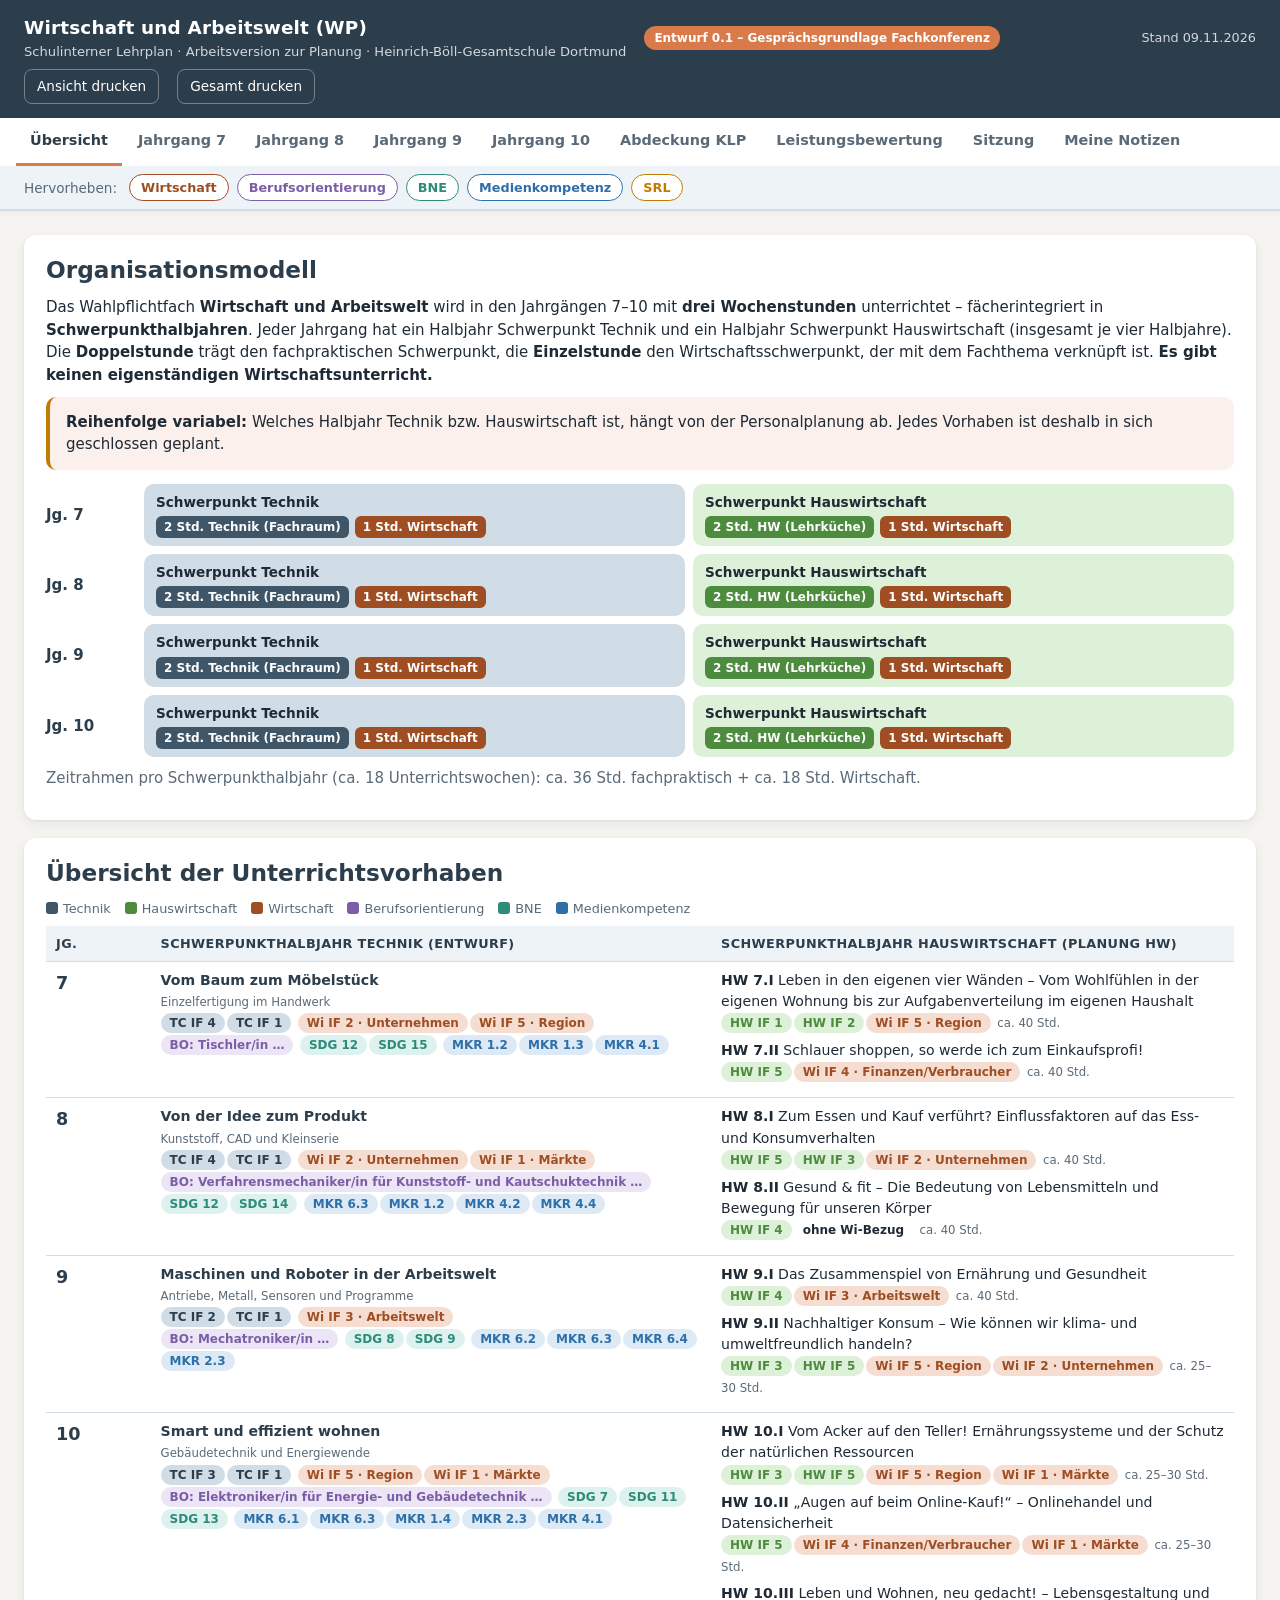
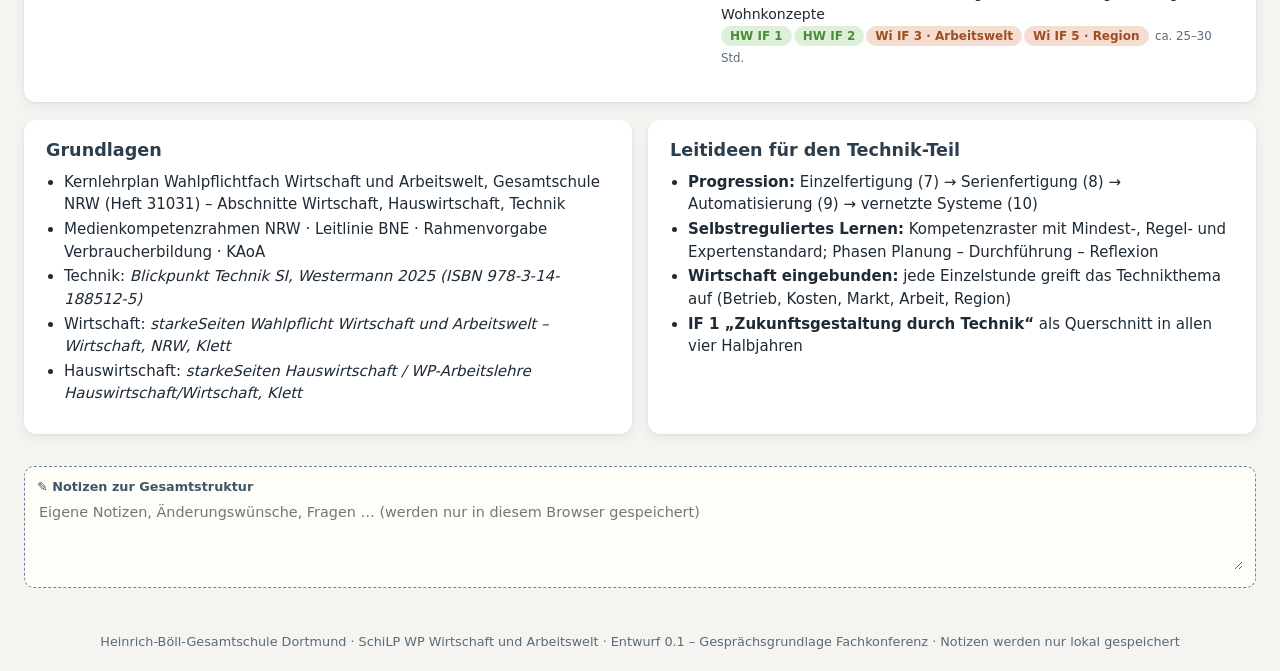
==== index.html @ 0ed5b022 "Arbeitsversion index.html: Technik-Entwurf 7–10, HW-Planung, Abdeckung, Notizen Co-Authored-By: Clau" ====
<!DOCTYPE html>
<html lang="de">
<head>
<meta charset="utf-8">
<meta name="viewport" content="width=device-width, initial-scale=1">
<title>Wirtschaft und Arbeitswelt – SchiLP Arbeitsversion</title>
<meta name="robots" content="noindex">
<style>
:root {
  --slate-dark:#2C3D4C; --slate-base:#3E5668; --slate-mid:#6A8599; --slate-pale:#D0DCE6; --slate-ghost:#EEF3F7;
  --rust-dark:#9E4E22; --rust-base:#D97A4A; --rust-mid:#EBA882; --rust-pale:#F5DDD1; --rust-ghost:#FBF0EB;
  --sage-dark:#4D8B3F; --sage-base:#7DBB6F; --sage-mid:#A8D49D; --sage-pale:#DDF0D8; --sage-ghost:#F0FAF0;
  --color-warning:#C17B00; --color-error:#C0392B;
  --bg:#F5F4F1; --text:#1E2A35; --text-muted:#5A6A78; --white:#fff;
  /* Fachfarben */
  --tc:#3E5668; --tc-pale:#D0DCE6; --hw:#4D8B3F; --hw-pale:#DDF0D8; --wi:#9E4E22; --wi-pale:#F5DDD1;
  /* Querschnitt-Markierungen */
  --bo:#7B5EA7; --bo-pale:#ECE5F5; --bne:#2E8B7A; --bne-pale:#DDF2EE; --mkr:#2F6FA8; --mkr-pale:#DDEAF6; --srl:#C17B00; --srl-pale:#FBF0D9;
  --radius:12px; --shadow:0 1px 3px rgba(30,42,53,.08),0 4px 14px rgba(30,42,53,.06);
}
*{box-sizing:border-box}
html{scroll-behavior:smooth}
body{margin:0;font-family:"Segoe UI",system-ui,-apple-system,Roboto,"Helvetica Neue",Arial,sans-serif;background:var(--bg);color:var(--text);line-height:1.5;font-size:15px}
a{color:var(--slate-base)}
h1,h2,h3,h4{line-height:1.25;margin:0 0 .5em}
h2{font-size:1.45rem;color:var(--slate-dark)}
h3{font-size:1.1rem;color:var(--slate-dark)}
h4{font-size:.95rem;color:var(--slate-dark);text-transform:uppercase;letter-spacing:.04em}
p{margin:.3em 0 .7em}
ul{margin:.2em 0 .6em;padding-left:1.2em}
li{margin:.15em 0}
small,.muted{color:var(--text-muted)}

/* ---------- Header ---------- */
.topbar{background:var(--slate-dark);color:#fff;padding:14px 24px;display:flex;align-items:center;gap:18px;flex-wrap:wrap}
.topbar .brand{display:flex;flex-direction:column}
.topbar .brand b{font-size:1.15rem;letter-spacing:.01em}
.topbar .brand span{font-size:.82rem;opacity:.8}
.topbar{row-gap:8px}
.topbar button{white-space:nowrap}
.topbar .badge-draft{background:var(--rust-base);color:#fff;border-radius:999px;padding:3px 10px;font-size:.75rem;font-weight:600}
.topbar .spacer{flex:1}
.topbar button,.btn{font:inherit;font-size:.85rem;border:1px solid rgba(255,255,255,.35);background:transparent;color:#fff;padding:6px 12px;border-radius:8px;cursor:pointer}
.topbar button:hover{background:rgba(255,255,255,.12)}
.btn{border-color:var(--slate-mid);color:var(--slate-base);background:#fff}
.btn:hover{background:var(--slate-ghost)}
.btn.primary{background:var(--rust-base);border-color:var(--rust-base);color:#fff}
.btn.primary:hover{background:var(--rust-dark)}

/* ---------- Navigation ---------- */
nav.tabs{position:sticky;top:0;z-index:20;background:#fff;border-bottom:1px solid var(--slate-pale);box-shadow:0 2px 6px rgba(0,0,0,.04)}
nav.tabs .inner{display:flex;gap:2px;overflow-x:auto;padding:0 16px}
nav.tabs a{display:block;padding:12px 14px;text-decoration:none;color:var(--text-muted);font-weight:600;font-size:.9rem;border-bottom:3px solid transparent;white-space:nowrap}
nav.tabs a:hover{color:var(--slate-dark)}
nav.tabs a.active{color:var(--slate-dark);border-bottom-color:var(--rust-base)}
.filterbar{display:flex;align-items:center;gap:8px;flex-wrap:wrap;padding:8px 24px;background:var(--slate-ghost);border-bottom:1px solid var(--slate-pale);font-size:.85rem}
.filterbar .lbl{color:var(--text-muted);margin-right:4px}
.fchip{border:1.5px solid currentColor;background:#fff;border-radius:999px;padding:3px 11px;font:inherit;font-size:.8rem;font-weight:600;cursor:pointer}
.fchip[data-f=bo]{color:var(--bo)} .fchip[data-f=bne]{color:var(--bne)} .fchip[data-f=mkr]{color:var(--mkr)} .fchip[data-f=wi]{color:var(--wi)} .fchip[data-f=srl]{color:var(--srl)}
.fchip.on{color:#fff!important}
.fchip.on[data-f=bo]{background:var(--bo);border-color:var(--bo)} .fchip.on[data-f=bne]{background:var(--bne);border-color:var(--bne)} .fchip.on[data-f=mkr]{background:var(--mkr);border-color:var(--mkr)} .fchip.on[data-f=wi]{background:var(--wi);border-color:var(--wi)} .fchip.on[data-f=srl]{background:var(--srl);border-color:var(--srl)}

main{max-width:1280px;margin:0 auto;padding:24px}
section.view{display:none}
section.view.active{display:block}

/* ---------- Karten ---------- */
.card{background:#fff;border-radius:var(--radius);box-shadow:var(--shadow);padding:20px 22px;margin-bottom:18px}
.card.tight{padding:14px 16px}
.grid{display:grid;gap:16px}
.g2{grid-template-columns:repeat(2,minmax(0,1fr))}
.g3{grid-template-columns:repeat(3,minmax(0,1fr))}
.g4{grid-template-columns:repeat(4,minmax(0,1fr))}
@media (max-width:900px){.g2,.g3,.g4{grid-template-columns:1fr}}
.box{border-radius:10px;padding:14px 16px;background:var(--slate-ghost);border-left:4px solid var(--slate-mid)}
.box h4{margin-bottom:.4em}
.box.tc{background:var(--slate-ghost);border-color:var(--tc)}
.box.hw{background:var(--sage-ghost);border-color:var(--hw)}
.box.wi{background:var(--rust-ghost);border-color:var(--wi)}
.box.bo{background:var(--bo-pale);border-color:var(--bo)}
.box.bne{background:var(--bne-pale);border-color:var(--bne)}
.box.mkr{background:var(--mkr-pale);border-color:var(--mkr)}
.box.srl{background:var(--srl-pale);border-color:var(--srl)}
.box.warn{background:var(--rust-ghost);border-color:var(--color-warning)}

/* ---------- Chips ---------- */
.chip{display:inline-block;border-radius:999px;padding:1px 9px;font-size:.75rem;font-weight:600;margin:1px 2px 1px 0;white-space:nowrap;vertical-align:middle}
.chip.tc{background:var(--tc-pale);color:var(--slate-dark)}
.chip.hw{background:var(--hw-pale);color:var(--sage-dark)}
.chip.wi{background:var(--wi-pale);color:var(--wi)}
.chip.bo{background:var(--bo-pale);color:var(--bo)}
.chip.bne{background:var(--bne-pale);color:var(--bne)}
.chip.mkr{background:var(--mkr-pale);color:var(--mkr)}
.chip.srl{background:var(--srl-pale);color:var(--srl)}
.chip.code{background:#fff;border:1px solid var(--slate-pale);color:var(--slate-base);cursor:help}
.chip.time{background:var(--slate-dark);color:#fff}
.chip.time.es{background:var(--wi)}

/* ---------- Hero ---------- */
.hero{display:flex;gap:18px;align-items:flex-start}
.hero .jg{flex:0 0 auto;width:74px;height:74px;border-radius:16px;background:var(--tc);color:#fff;display:flex;flex-direction:column;align-items:center;justify-content:center;font-weight:700}
.hero .jg small{color:#fff;opacity:.8;font-size:.7rem;font-weight:600}
.hero .jg b{font-size:1.8rem;line-height:1}
.hero.hwh .jg{background:var(--hw)}
.hero .ttl{flex:1}
.hero .ttl h2{margin-bottom:2px}
.hero .ttl .sub{color:var(--text-muted);font-weight:600;margin-bottom:8px}
.leitfrage{font-style:italic;background:var(--rust-ghost);border-left:4px solid var(--rust-base);padding:8px 12px;border-radius:8px;margin:8px 0}
.status{font:inherit;font-size:.82rem;padding:5px 8px;border-radius:8px;border:1px solid var(--slate-pale);background:#fff}
.status[data-v=diskutiert]{background:var(--rust-ghost);border-color:var(--rust-mid)}
.status[data-v=beschlossen]{background:var(--sage-pale);border-color:var(--sage-base)}
.status[data-v=zurückgestellt]{background:#eee}

/* ---------- Tabellen ---------- */
table{border-collapse:collapse;width:100%;font-size:.88rem}
th,td{padding:8px 10px;border-bottom:1px solid var(--slate-pale);vertical-align:top;text-align:left}
th{background:var(--slate-ghost);color:var(--slate-dark);font-weight:700;font-size:.8rem;text-transform:uppercase;letter-spacing:.03em}
tr:last-child td{border-bottom:none}
.tablewrap{overflow-x:auto}
.seq td:first-child{font-weight:700;color:var(--slate-dark);width:22%}
.seq .h{font-weight:700;font-size:.78rem;display:block;margin-bottom:2px}
.seq td.wi{background:var(--rust-ghost)}
.seq tfoot td{font-weight:700;background:var(--slate-ghost)}
.raster th.m{background:var(--slate-pale)} .raster th.r{background:var(--rust-pale)} .raster th.e{background:var(--sage-pale)}
.raster td.b{font-weight:700;width:18%}
.raster td.b small{display:block;font-weight:600}
.raster tr.wi td.b{color:var(--wi)} .raster tr.bo td.b{color:var(--bo)} .raster tr.bne td.b{color:var(--bne)}
.matrix td,.matrix th{text-align:center} .matrix td:first-child,.matrix th:first-child{text-align:left}
.dot{display:inline-block;width:14px;height:14px;border-radius:50%;background:var(--tc)}
.dot.q{background:transparent;border:2px solid var(--tc)}
.zero{color:var(--color-error);font-weight:700}

/* ---------- Übersicht ---------- */
.modell{display:grid;grid-template-columns:90px repeat(2,minmax(0,1fr));gap:8px;align-items:stretch}
.modell .jgl{display:flex;align-items:center;font-weight:700;color:var(--slate-dark)}
.hj{border-radius:10px;padding:8px 12px;font-size:.85rem;display:flex;flex-direction:column;gap:4px}
.hj.tc{background:var(--tc-pale)} .hj.hw{background:var(--hw-pale)}
.hj .row{display:flex;gap:6px;align-items:center}
.hj .bar{border-radius:6px;padding:2px 8px;color:#fff;font-weight:600;font-size:.75rem}
.hj .bar.ds.tc{background:var(--tc)} .hj .bar.ds.hw{background:var(--hw)} .hj .bar.es{background:var(--wi)}
.ov td{width:40%} .ov td:first-child{width:8%;font-weight:700;font-size:1.1rem;color:var(--slate-dark)}
.ov .t{font-weight:700;color:var(--slate-dark);text-decoration:none;display:block}
.ov .t:hover{text-decoration:underline}
.ov .hwitem{margin-bottom:6px}

/* ---------- HW-Details ---------- */
details.hwuv{background:#fff;border-radius:var(--radius);box-shadow:var(--shadow);margin-bottom:12px;border-left:5px solid var(--hw)}
details.hwuv summary{cursor:pointer;padding:14px 18px;font-weight:700;color:var(--slate-dark);list-style:none;display:flex;gap:10px;align-items:baseline}
details.hwuv summary::-webkit-details-marker{display:none}
details.hwuv summary:before{content:"▸";color:var(--hw);transition:transform .2s}
details.hwuv[open] summary:before{transform:rotate(90deg)}
details.hwuv .body{padding:0 18px 16px}

/* ---------- Notizen ---------- */
.note{margin-top:14px;border:1.5px dashed var(--slate-mid);border-radius:10px;padding:10px 12px;background:#FFFDF7}
.note label{display:flex;justify-content:space-between;font-size:.8rem;font-weight:700;color:var(--slate-base);margin-bottom:4px}
.note label .saved{font-weight:500;color:var(--sage-dark);opacity:0;transition:opacity .3s}
.note label .saved.show{opacity:1}
.note textarea{width:100%;min-height:70px;font:inherit;font-size:.9rem;border:none;background:transparent;resize:vertical;outline:none;color:var(--text)}
.note.has{border-style:solid;border-color:var(--rust-base);background:var(--rust-ghost)}
.notelist .item{border-bottom:1px solid var(--slate-pale);padding:10px 0}
.notelist .item b{color:var(--slate-dark)}
.notelist pre{white-space:pre-wrap;font:inherit;margin:4px 0 0}

/* ---------- Diskussion ---------- */
.disc{display:grid;grid-template-columns:1fr auto;gap:8px 16px;align-items:start}
.disc .tagline{grid-column:1/-1}

/* ---------- Highlight-Filter ---------- */
.t-bo,.t-bne,.t-mkr,.t-wi,.t-srl{transition:box-shadow .2s,outline .2s}
body.hl-bo .t-bo{outline:3px solid var(--bo);outline-offset:2px;border-radius:8px}
body.hl-bne .t-bne{outline:3px solid var(--bne);outline-offset:2px;border-radius:8px}
body.hl-mkr .t-mkr{outline:3px solid var(--mkr);outline-offset:2px;border-radius:8px}
body.hl-wi .t-wi{outline:3px solid var(--wi);outline-offset:2px;border-radius:8px}
body.hl-srl .t-srl{outline:3px solid var(--srl);outline-offset:2px;border-radius:8px}

.legend{display:flex;gap:14px;flex-wrap:wrap;font-size:.8rem;color:var(--text-muted)}
.legend span{display:inline-flex;align-items:center;gap:5px}
.sw{width:12px;height:12px;border-radius:3px;display:inline-block}
.toast{position:fixed;bottom:20px;right:20px;background:var(--slate-dark);color:#fff;padding:10px 16px;border-radius:10px;box-shadow:var(--shadow);opacity:0;transform:translateY(10px);transition:all .3s;z-index:50;font-size:.9rem}
.toast.show{opacity:1;transform:none}
.foot{text-align:center;color:var(--text-muted);font-size:.8rem;padding:20px}

/* ---------- Druck ---------- */
@media print{
  body{background:#fff;font-size:10.5pt}
  .topbar,nav.tabs,.filterbar,.noprint,.toast{display:none!important}
  main{padding:0;max-width:none}
  .card,details.hwuv{box-shadow:none;border:1px solid #ccc;break-inside:avoid-page}
  section.view{display:none} section.view.active{display:block}
  body.printall section.view{display:block;break-before:page}
  details.hwuv .body{display:block!important}
  .note textarea{min-height:0}
  .note:not(.has){display:none}
  table{font-size:9pt} tr{break-inside:avoid}
  a{text-decoration:none;color:inherit}
}

</style>
</head>
<body>
<div id="app"></div>
<script>
/* =========================================================================
   SchiLP WP Wirtschaft und Arbeitswelt – HBG Dortmund
   Datenbasis der Arbeitsversion (Technik-Entwurf + HW-Planung)
   Hier werden Inhalte gepflegt; app.js rendert daraus die Seite.
   ========================================================================= */

const META = {
  titel: "Wirtschaft und Arbeitswelt (WP)",
  untertitel: "Schulinterner Lehrplan · Arbeitsversion zur Planung",
  schule: "Heinrich-Böll-Gesamtschule Dortmund",
  stand: "09.11.2026",
  version: "Entwurf 0.1 – Gesprächsgrundlage Fachkonferenz",
  lehrwerkTC: "Blickpunkt Technik SI, Westermann 2025 (ISBN 978-3-14-188512-5)",
  lehrwerkWI: "starkeSeiten Wahlpflicht Wirtschaft und Arbeitswelt – Wirtschaft, NRW, Klett",
  lehrwerkHW: "starkeSeiten Hauswirtschaft / WP-Arbeitslehre Hauswirtschaft/Wirtschaft, Klett",
};

/* ---------- Kernlehrplan: Technik-Kompetenzen (Kurzfassung, Wortlaut s. KLP) ---------- */
const KLP_TC = {
  SK1: "Sachverhalte unter Verwendung zentraler Fachbegriffe bildungssprachlich korrekt darstellen",
  SK2: "Elemente und Funktionen technischer Systeme beschreiben",
  SK3: "technische Prozesse und Strukturen analysieren, auch mit digitalen Werkzeugen",
  SK4: "technische Sachverhalte in übergreifende Zusammenhänge einordnen",
  SK5: "technische Berufe beschreiben",
  MK1: "Einzelmaterialien Informationen entnehmen, gliedern und in Beziehung setzen",
  MK2: "Recherchen mit digitalen Medien durchführen",
  MK3: "Daten durch Beobachtung, Erkundung und Messverfahren erheben",
  MK4: "Eigenschaften von Materialien und technischen Systemen identifizieren",
  MK5: "technische Darstellungen, Schaltpläne und Diagramme interpretieren",
  MK6: "Fragestellungen/Hypothesen durch Experimente, Erkundungen und Analysen überprüfen",
  MK7: "Kriterien für die Qualität von Werkstücken, Systemen und Verfahren entwickeln",
  MK8: "technische Skizzen, Zeichnungen und Dokumentationen – auch digital – erstellen",
  MK9: "Arbeitsergebnisse adressatengerecht nach Kriterien präsentieren",
  UK1: "technische Sachverhalte, Systeme und Verfahren kriteriengeleitet beurteilen",
  UK2: "einen eigenen Standpunkt unter Berücksichtigung soziotechnischer Aspekte begründen",
  UK3: "Möglichkeiten, Grenzen und Folgen technischen Handelns erörtern",
  UK4: "Konsumentscheidungen hinsichtlich Motiven, Bedürfnissen und Interessen analysieren",
  UK5: "in technischen Handlungssituationen eigenständig entscheiden und begründen",
  UK6: "technische Berufe auch im Hinblick auf Digitalisierung analysieren",
  HK1: "Werkstoffe nach vorgegebenen Verfahren verarbeiten",
  HK2: "Werkzeuge, Messgeräte und Maschinen sachgerecht und sicher bedienen",
  HK3: "Lösungen und Lösungswege (u. a. algorithmische Sequenzen) entwickeln",
  HK4: "Werkstücke, technische Systeme oder Teilsysteme erstellen",
  HK5: "Hard- und Software bedienen und konfigurieren",
  HK6: "Arbeitsabläufe technischer Berufe simulieren",
};

/* ---------- HW-Kompetenzcodes (Wortlaut aus SchiLP Hauswirtschaft) ---------- */
const KLP_HW = {
  SK1: "stellen fachbezogene Sachverhalte unter Verwendung zentraler Fachbegriffe bildungssprachlich korrekt dar",
  SK2: "beschreiben Elemente und Funktionen von Haushaltssystemen",
  SK4: "ordnen fachbezogene Sachverhalte in übergreifende Zusammenhänge ein",
  MK1: "entnehmen Einzelmaterialien thematisch relevante Informationen, gliedern und setzen sie in Beziehung",
  MK2: "führen Recherchen auch mit digitalen Medien durch",
  MK3: "erheben Daten u. a. durch Beobachtungen, Erkundungen und Umfragen",
  MK6: "interpretieren diskontinuierliche Texte wie Grafiken, Rezepte, Bilder und Diagramme",
  MK7: "überprüfen Fragestellungen und Hypothesen durch Testverfahren, Experimente, Erkundungen, Befragungen",
  MK8: "identifizieren unterschiedliche Standpunkte und analysieren diese anhand von Fallbeispielen",
  MK10: "erstellen und gestalten fachbezogene Medienprodukte nach vorgegebenen Kriterien",
  MK11: "präsentieren Arbeitsergebnisse auch digital nach formulierten Kriterien",
  UK1: "beurteilen kriteriengeleitet fachbezogene Sachverhalte, Systeme und Verfahren",
  UK2: "begründen einen eigenen Standpunkt unter Berücksichtigung fachbezogener Aspekte",
  UK3: "erörtern Möglichkeiten, Grenzen und Folgen haushaltsbezogenen Handelns",
  UK4: "analysieren Konsumentscheidungen hinsichtlich Motiven, Bedürfnissen und Interessen",
  HK1: "verarbeiten Lebensmittel nach vorgegebenen Verfahren",
  HK3: "entwickeln Lösungen und Lösungswege, auch algorithmische Sequenzen",
  HK5: "planen und realisieren fachbezogene Vorhaben anhand vorgegebener Kriterien",
};

/* ---------- Inhaltsfelder ---------- */
const IF_TC = {
  1: { name: "Zukunftsgestaltung durch Technik", sp: ["Energieeffizienz und regenerative Energieträger", "kreislauforientierte Wertschöpfung", "Technik im Alltag"], hinweis: "wird mit den Inhaltsfeldern 2–4 kombiniert (Querschnitt)" },
  2: { name: "Maschinen und Roboter in der Arbeitswelt", sp: ["Eingabe – Verarbeitung – Ausgabe", "sichere Nutzung von Maschinen und Robotern", "Antriebe und Kraftübertragung", "Wartung"] },
  3: { name: "Gebäudetechnik", sp: ["Stoff-, Energie- und Informationsflüsse in Gebäuden", "Stromkreise und Schutzeinrichtungen", "automatisierte Gebäudetechnik"] },
  4: { name: "Produktionsprozessgestaltung", sp: ["klassische und moderne Fertigungsverfahren", "Produktentwicklung mit digitalen Werkzeugen", "Einzel- und Serienfertigung"] },
};
const IF_WI = {
  1: { name: "Grundprinzipien, Funktionen und Versagen von Märkten", kurz: "Märkte" },
  2: { name: "Wirtschaftliches Handeln in Unternehmen", kurz: "Unternehmen" },
  3: { name: "Wandel in der Arbeitswelt", kurz: "Arbeitswelt" },
  4: { name: "Verantwortliches finanzielles Handeln als Verbraucherinnen und Verbraucher", kurz: "Finanzen/Verbraucher" },
  5: { name: "Nachhaltiges wirtschaftliches Handeln in der Region", kurz: "Region" },
};
const IF_HW = {
  1: "Haushaltsmanagement",
  2: "Leben im Haushalt",
  3: "Haushalt und Globalisierung",
  4: "Gesundheit und Ernährung",
  5: "Konsum und Verantwortung",
};

/* ---------- Medienkompetenzrahmen NRW ---------- */
const MKR = {
  "1": "Bedienen und Anwenden", "1.1": "Medienausstattung", "1.2": "Digitale Werkzeuge", "1.3": "Datenorganisation", "1.4": "Datenschutz und Informationssicherheit",
  "2": "Informieren und Recherchieren", "2.1": "Informationsrecherche", "2.2": "Informationsauswertung", "2.3": "Informationsbewertung", "2.4": "Informationskritik",
  "3": "Kommunizieren und Kooperieren", "3.1": "Kommunikations- und Kooperationsprozesse", "3.2": "Kommunikations- und Kooperationsregeln", "3.3": "Kommunikation und Kooperation in der Gesellschaft", "3.4": "Cybergewalt und -kriminalität",
  "4": "Produzieren und Präsentieren", "4.1": "Medienproduktion und Präsentation", "4.2": "Gestaltungsmittel", "4.3": "Quellendokumentation", "4.4": "Rechtliche Grundlagen",
  "5": "Analysieren und Reflektieren", "5.1": "Medienanalyse", "5.2": "Meinungsbildung", "5.3": "Identitätsbildung", "5.4": "Selbstregulierte Mediennutzung",
  "6": "Problemlösen und Modellieren", "6.1": "Prinzipien der digitalen Welt", "6.2": "Algorithmen erkennen", "6.3": "Modellieren und Programmieren", "6.4": "Bedeutung von Algorithmen",
};

const SDG = {
  2: "Kein Hunger", 3: "Gesundheit und Wohlergehen", 4: "Hochwertige Bildung", 5: "Geschlechtergleichheit", 6: "Sauberes Wasser und Sanitäreinrichtungen", 7: "Bezahlbare und saubere Energie", 8: "Menschenwürdige Arbeit und Wirtschaftswachstum",
  9: "Industrie, Innovation und Infrastruktur", 11: "Nachhaltige Städte und Gemeinden", 12: "Nachhaltiger Konsum und Produktion",
  13: "Maßnahmen zum Klimaschutz", 14: "Leben unter Wasser", 15: "Leben an Land",
};

/* =========================================================================
   TECHNIK – ein Schwerpunkthalbjahr pro Jahrgang
   Zeitrahmen: ca. 36 Std. Doppelstunde (Technik) + ca. 18 Std. Einzelstunde (Wirtschaft)
   BP = Blickpunkt Technik SI (Westermann 2025) · SS = starkeSeiten WAW Wirtschaft (Klett, Seiten laut HW-Plan)
   ========================================================================= */
const TC = [
  {
    jg: 7, id: "tc7",
    titel: "Vom Baum zum Möbelstück",
    untertitel: "Einzelfertigung im Handwerk",
    leitfrage: "Wie wird aus einem Baum ein Möbelstück – und was kostet das?",
    tcIF: [4, 1], wiIF: [2, 5],
    tcSP: ["klassische Fertigungsverfahren (Trennen, Fügen, Oberflächen)", "Einzelfertigung nach eigenem Plan", "kreislauforientierte Wertschöpfung: Holz als nachwachsender Rohstoff"],
    wiSP: ["Kleine und mittlere Unternehmen und Handwerk", "Grundentscheidungen eines Betriebs (Material, Personal, Preis)", "regionale Betriebe und Produkte"],
    kompetenzen: ["SK1", "SK2", "SK5", "MK4", "MK5", "MK7", "MK8", "UK1", "UK5", "HK1", "HK2", "HK4"],
    wiKompetenzen: [
      "beschreiben Aufbau und Aufgaben eines Handwerksbetriebs in der Region (SK)",
      "erläutern, wie sich der Preis eines Produkts aus Material-, Arbeits- und Gemeinkosten sowie Gewinn zusammensetzt (SK)",
      "beurteilen Einzelfertigung im Handwerk und Massenfertigung im Möbelhandel aus Sicht von Kundschaft und Betrieb (UK)",
    ],
    sequenzen: [
      { titel: "Sicher starten im Technikraum", ds: 4, es: 2,
        praxis: ["Werkraumregeln, Einrichtung des Technikraums", "Lehrgang Tischbohrmaschine („Bohrmaschinenschein“)"],
        wirtschaft: ["Was ist ein Betrieb? Handwerk in unserer Umgebung (Mindmap, Branchen)"],
        bp: "S. 8–11, 40–43", ss: "" },
      { titel: "Vom Baum zum Brett", ds: 6, es: 4,
        praxis: ["Rohstoff Holz, Baumarten, Tropenholz", "Werkstoff Holz und Handelsformen (Baumscheibe-App)"],
        wirtschaft: ["Wertschöpfungskette Forst – Sägewerk – Tischlerei: Wer verdient am Holz?", "Siegel FSC/PEFC, regionale Holzwirtschaft"],
        bp: "S. 12–19", ss: "S. 58–59 „Gut für die Region“" },
      { titel: "Planen wie Profis", ds: 6, es: 4,
        praxis: ["Skizze, technische Zeichnung, räumliche Darstellung", "Stückliste und Fertigungsplan, Schnittplan-Simulator"],
        wirtschaft: ["Was kostet mein Möbelstück? Material- und Arbeitskosten, Stundensatz, Preis", "Geht es nur um Gewinn? Ziele eines Betriebs"],
        bp: "S. 64–67, 70–76", ss: "S. 52–53 „Geht es nur um Gewinn?“" },
      { titel: "Möbelbau-Projekt", ds: 20, es: 6,
        praxis: ["Weg A: Modellbau (Eisstiele) · Weg B: Originalmöbel (Dachlatte)", "Holz trennen und fügen, Messen und Anreißen, Oberflächenschutz", "buchbare Kurz-Lehrgänge als Voraussetzung für Maschinen"],
        wirtschaft: ["Ein Handwerksbetrieb von innen: Betriebserkundung oder Expertenbesuch Tischlerei", "Berufe rund um Holz und Konstruieren (Steckbriefe)", "Ein Unternehmen gründen? Was braucht eine Tischlerei?"],
        bp: "S. 30–39, 48–55, 77, 87", ss: "S. 50–51 „Ein Unternehmen gründen?“" },
      { titel: "Ausstellung und Reflexion", ds: 0, es: 2,
        praxis: ["Beurteilungsbogen, Abgleich mit dem Kompetenzraster"],
        wirtschaft: ["Preisschild für das eigene Werkstück: Kalkulation präsentieren"],
        bp: "S. 67", ss: "" },
    ],
    produkte: ["Werkstück (Modell oder Originalmöbel)", "digitale Projektdokumentation (TaskCards: Skizze, Lehrgänge, Protokoll)", "Lernerfolgskontrolle Holz (Open Book, 30 Min.)", "Kalkulation des eigenen Werkstücks"],
    leistung: "Werkstück + Dokumentation als Projektarbeit (bisherige Praxis: 60 % Werkstück / 40 % Dokumentation) und eine schriftliche Lernerfolgskontrolle.",
    bo: { berufe: ["Tischler/in", "Holzmechaniker/in", "Forstwirt/in", "Technische/r Produktdesigner/in"], elemente: ["Betriebserkundung oder Expertenbesuch Tischlerei", "Berufesteckbriefe (BP S. 77)", "Arbeitsplanung wie im Handwerk (Fertigungsplan)"] },
    bne: { sdg: [12, 15], punkte: ["Holz als nachwachsender Rohstoff, Tropenholz-Problematik", "Zertifikate FSC/PEFC beurteilen", "Verschnitt minimieren (Schnittplan), Reste sinnvoll nutzen"] },
    mkr: [
      { code: "1.2", text: "digitale Werkzeuge: Baumscheibe-App, Schnittplan-Simulator" },
      { code: "1.3", text: "Datenorganisation: eigene Projektliste in TaskCards führen" },
      { code: "4.1", text: "Arbeitsprozess mit Fotos und Kurztexten dokumentieren" },
    ],
    srl: {
      planung: ["Selbsteinschätzung im Kompetenzraster zu Beginn", "Projektwahl: Weg A (Modell) oder Weg B (Original), allein oder im Team (max. 3)", "Stückliste und Fertigungsplan als eigener Plan"],
      durchfuehrung: ["Arbeitspakete im eigenen Tempo", "buchbare Kurz-Lehrgänge bei der Lehrkraft", "Lösungsleiter bei Problemen", "Stundenprotokoll in TaskCards"],
      reflexion: ["Beurteilungsbogen (BP S. 67)", "erneute Selbsteinschätzung im Kompetenzraster", "kurzes Lerngespräch zum Werkstück"],
    },
    raster: [
      { bereich: "Werkstoff Holz", codes: "SK1 · MK4",
        m: "Ich kann Laub- und Nadelholz unterscheiden und drei Handelsformen nennen.",
        r: "Ich kann Eigenschaften von Holzarten beschreiben und begründet ein Holz für mein Werkstück auswählen.",
        e: "Ich kann Holzwerkstoffe vergleichen und meine Wahl unter Nachhaltigkeitsaspekten (Tropenholz, Siegel) beurteilen." },
      { bereich: "Planen und Zeichnen", codes: "MK5 · MK8",
        m: "Ich kann eine beschriftete Skizze meines Werkstücks anfertigen.",
        r: "Ich kann eine Stückliste und einen Fertigungsplan erstellen.",
        e: "Ich kann eine maßstäbliche technische Zeichnung erstellen und den Verschnitt optimieren." },
      { bereich: "Sicher arbeiten", codes: "HK2",
        m: "Ich halte die Werkraumregeln ein und nutze Handwerkzeuge unter Anleitung.",
        r: "Ich bediene Werkzeuge und die Tischbohrmaschine nach dem Lehrgang selbstständig und sicher.",
        e: "Ich erkenne Gefahren selbst und kann anderen die sichere Bedienung erklären." },
      { bereich: "Fertigen", codes: "HK1 · HK4",
        m: "Ich kann Holz nach Anleitung sägen, feilen und verbinden.",
        r: "Ich fertige mein Werkstück nach eigenem Plan maßgenau.",
        e: "Ich erkenne Fertigungsfehler, korrigiere sie und verbessere mein Vorgehen." },
      { bereich: "Qualität beurteilen", codes: "MK7 · UK1 · UK5",
        m: "Ich bewerte mein Werkstück mit dem Beurteilungsbogen.",
        r: "Ich stelle Qualitätskriterien selbst auf und wende sie begründet an.",
        e: "Ich leite aus meiner Bewertung Verbesserungen für eine zweite Fertigung ab." },
      { bereich: "Wirtschaft: Betrieb und Preis", codes: "Wi IF 2 · IF 5", wi: true,
        m: "Ich kann die Materialkosten meines Werkstücks berechnen.",
        r: "Ich kann einen Verkaufspreis aus Material-, Arbeitskosten und Gewinn kalkulieren.",
        e: "Ich kann erklären, warum ein Handwerksbetrieb andere Preise verlangen muss als ein Möbelhaus." },
      { bereich: "Berufe", codes: "SK5", bo: true,
        m: "Ich kann zwei Berufe rund um Holz nennen.",
        r: "Ich kann Tätigkeiten und Anforderungen dieser Berufe beschreiben.",
        e: "Ich kann die Anforderungen mit meinen eigenen Stärken vergleichen." },
    ],
    lernorte: ["Tischlerei/Schreinerei in Lütgendortmund und Umgebung", "Revierförsterei / Stadtwald", "ggf. Freilichtmuseum Hagen (bisherige Kooperation)"],
    hwBezug: "HW 7.I (Wohnen, Wohnraumgestaltung, Standortfaktoren) und HW 7.II (Preise, Bezahlung): Kalkulation im Technik-Halbjahr baut nicht auf HW auf, ergänzt sie aber.",
    bisher: "Ersetzt WP 7 „Werkstofftechnik I: Holz“; bestehende SRL-Reihe „Vom Baum zum fertigen Möbelstück“ (Repo wp7ur1-holz) wird übernommen und um die Wirtschafts-Einzelstunde ergänzt.",
  },

  {
    jg: 8, id: "tc8",
    titel: "Von der Idee zum Produkt",
    untertitel: "Kunststoff, CAD und Kleinserie",
    leitfrage: "Wie wird aus einer Idee ein Produkt, das wir in Serie herstellen und verkaufen können?",
    tcIF: [4, 1], wiIF: [2, 1],
    tcSP: ["Produktentwicklung mit digitalen Werkzeugen (CAD, 3D-Druck)", "Einzel- und Serienfertigung, Vorrichtungsbau", "moderne Fertigungsverfahren (Warmumformen, Spritzguss, Rapid Prototyping)", "kreislauforientierte Wertschöpfung: Produktlebenszyklus, Kunststoffrecycling"],
    wiSP: ["Unternehmensziele und Grundentscheidungen (Idee, Produktion, Marketing)", "Businessplan (vereinfacht)", "Markt: Angebot, Nachfrage, Preisbildung", "nachhaltiges Wirtschaften in Unternehmen"],
    kompetenzen: ["SK3", "SK4", "MK2", "MK6", "MK8", "MK9", "UK3", "UK4", "HK3", "HK4", "HK5"],
    wiKompetenzen: [
      "beschreiben Grundentscheidungen bei der Gründung eines (Schüler-)Unternehmens (SK)",
      "erläutern den Zusammenhang von Fixkosten, variablen Kosten, Stückzahl und Preis (SK)",
      "erklären die Preisbildung durch Angebot und Nachfrage an einem selbst erlebten Beispiel (SK)",
      "beurteilen eine Geschäftsidee unter ökonomischen und ökologischen Kriterien (UK)",
    ],
    sequenzen: [
      { titel: "Kunststoffe – Alleskönner mit Folgen", ds: 6, es: 4,
        praxis: ["Kunststoffarten durch Versuche unterscheiden (Thermoplast, Duroplast, Elastomer)", "Recyclingcodes, Kunststoffe recyceln"],
        wirtschaft: ["Wirtschaftskreisläufe und Produktlebenszyklus", "Nachhaltig wirtschaften: Was tun Unternehmen gegen Plastikmüll?"],
        bp: "S. 26–29, 90–93", ss: "S. 60–61 „Nachhaltig wirtschaften“" },
      { titel: "Vom Entwurf zum Prototyp", ds: 10, es: 4,
        praxis: ["räumliche Darstellung", "CAD-Lernpfad (z. B. Tinkercad) mit drei Niveaus", "3D-Druck und Rapid Prototyping: Prototyp drucken und testen"],
        wirtschaft: ["Geschäftsidee und Zielgruppe finden", "Businessplan light: Produkt, Kundschaft, Kosten, Preis"],
        bp: "S. 74–76, 80–83, 95", ss: "S. 50–51, 54–55 „Businessplan entwickeln“" },
      { titel: "Wir fertigen in Serie", ds: 16, es: 6,
        praxis: ["Einzel- und Mehrfachfertigung vergleichen", "Vorrichtung bauen (vgl. Projekt Sägevorrichtung)", "Acrylglas warmumformen (vgl. Projekt Gewächshaus), Spritzguss als Industrieverfahren", "arbeitsteilige Kleinserie mit Qualitätskontrolle"],
        wirtschaft: ["Was kostet ein Stück? Fixe und variable Kosten, Stückkosten bei steigender Menge", "Am Markt treffen Angebot und Nachfrage aufeinander – Preisfindung für unser Produkt"],
        bp: "S. 68, 84–86, 94, 98–99", ss: "S. 10–13 (Markt, Preise)" },
      { titel: "Markttag und Auswertung", ds: 4, es: 4,
        praxis: ["Qualitätsprüfung der Serie", "Produktpräsentation (Pitch)"],
        wirtschaft: ["Verkauf am Markttag/Schulfest", "Auswertung: Gewinn? Nachhaltig? Was würden wir ändern?"],
        bp: "S. 88–89", ss: "S. 52–53" },
    ],
    produkte: ["CAD-Modell und 3D-gedruckter Prototyp", "Kleinserie eines Gruppenprodukts", "Produktsteckbrief / Businessplan light", "Klassenarbeit: Kunststoffe und Fertigungsverfahren"],
    leistung: "Eine Klassenarbeit (Kunststoffe, Fertigungsverfahren, Stückkosten) und eine Projektarbeit (Prototyp + Serienanteil + Produktsteckbrief).",
    bo: { berufe: ["Verfahrensmechaniker/in für Kunststoff- und Kautschuktechnik", "Technische/r Produktdesigner/in", "Industriekaufmann/-frau", "Mediengestalter/in"], elemente: ["Bezug zur KAoA-Berufsfelderkundung in Jg. 8", "Rollen in der Serienfertigung (Planung, Fertigung, Qualität, Vertrieb)", "Berufe im Wandel der Zeit (BP S. 88)"] },
    bne: { sdg: [12, 14], punkte: ["Plastikmüll und Meere", "Produktlebenszyklus und Design for Recycling", "Ressourcenverbrauch Einzel- vs. Serienfertigung"] },
    mkr: [
      { code: "6.3", text: "Modellieren: Bauteile im CAD konstruieren" },
      { code: "1.2", text: "Slicer-Software und 3D-Drucker bedienen" },
      { code: "4.2", text: "Produktflyer/Pitch gestalten" },
      { code: "4.4", text: "Lizenzen fremder 3D-Modelle (Creative Commons) beachten" },
    ],
    srl: {
      planung: ["Anforderungsliste für das eigene Produkt", "CAD-Lernpfad mit Niveauwahl (Mindest-, Regel-, Expertenpfad)", "Rollenverteilung für die Serie"],
      durchfuehrung: ["Arbeitspakete mit Checkpunkten", "Lösungsleiter für CAD-Probleme", "Qualitätsprüfung im Team nach selbst aufgestellten Kriterien"],
      reflexion: ["Stückzeiten messen und Ablauf optimieren", "Team-Rückblick nach dem Markttag", "Selbsteinschätzung im Kompetenzraster"],
    },
    raster: [
      { bereich: "Werkstoff Kunststoff", codes: "SK1 · MK6",
        m: "Ich erkenne Kunststoffe im Alltag und nenne zwei Eigenschaften.",
        r: "Ich unterscheide Thermoplaste, Duroplaste und Elastomere durch Versuche.",
        e: "Ich bewerte Recyclingwege und schlage Alternativen vor." },
      { bereich: "Digitale Produktentwicklung", codes: "MK8 · HK5",
        m: "Ich erstelle ein einfaches Objekt im CAD aus Grundkörpern.",
        r: "Ich konstruiere ein maßgenaues Bauteil und bereite es für den 3D-Druck vor.",
        e: "Ich verbessere meinen Entwurf nach Tests und wähle Druckeinstellungen begründet." },
      { bereich: "Einzel- und Serienfertigung", codes: "SK3 · SK4",
        m: "Ich kann Einzel- und Serienfertigung unterscheiden.",
        r: "Ich beschreibe Vor- und Nachteile und nutze eine Vorrichtung für die Serie.",
        e: "Ich analysiere einen Fertigungsablauf und optimiere ihn nach Zeit und Qualität." },
      { bereich: "Fertigen im Team", codes: "HK3 · HK4",
        m: "Ich führe einen Arbeitsschritt der Serie nach Anleitung aus.",
        r: "Ich führe meinen Arbeitsschritt in gleichbleibender Qualität aus und prüfe ihn.",
        e: "Ich koordiniere den Ablauf und löse Qualitätsprobleme." },
      { bereich: "Wirtschaft: Kosten und Preis", codes: "Wi IF 2 · IF 1", wi: true,
        m: "Ich liste die Kosten für ein Produkt auf.",
        r: "Ich berechne Stückkosten und begründe einen Verkaufspreis.",
        e: "Ich erkläre, wie Angebot, Nachfrage und Stückzahl den Preis beeinflussen." },
      { bereich: "Nachhaltigkeit beurteilen", codes: "UK3 · UK4", bne: true,
        m: "Ich kann sagen, was mit einem Produkt am Ende passiert.",
        r: "Ich beschreibe und bewerte den Lebenszyklus unseres Produkts.",
        e: "Ich verbessere unser Produkt nach Kriterien der Kreislaufwirtschaft." },
      { bereich: "Präsentieren", codes: "MK9",
        m: "Ich stelle unser Produkt mit Hilfe eines Steckbriefs vor.",
        r: "Ich präsentiere Produkt, Kosten und Preis nach Kriterien.",
        e: "Ich überzeuge im Pitch adressatengerecht und reagiere auf Rückfragen." },
    ],
    lernorte: ["kunststoffverarbeitender Betrieb in der Region", "FabLab / Makerspace", "Schulfest oder Weihnachtsmarkt als Markttag"],
    hwBezug: "HW 8.I behandelt ebenfalls Wirtschaft IF 2 (Unternehmensziele, Marketing, Werbung). Absprache: Technik = Produktion, Kosten, Preis; HW = Marketing, Werbung, Verbraucherschutz.",
    bisher: "Ersetzt WP 8 „Werkstofftechnik II: Kunststoff“; Elemente aus „Fertigungstechnik III“ (Projektarbeit) und 3D-Druck-Arbeitsbereich.",
  },

  {
    jg: 9, id: "tc9",
    titel: "Maschinen und Roboter in der Arbeitswelt",
    untertitel: "Antriebe, Metall, Sensoren und Programme",
    leitfrage: "Wie verändern Maschinen und Roboter die Arbeit – und welchen Platz haben wir Menschen darin?",
    tcIF: [2, 1], wiIF: [3],
    tcSP: ["Eingabe – Verarbeitung – Ausgabe, Sensoren und Aktoren", "Antriebe, Getriebe und Kraftübertragung", "sichere Nutzung von Maschinen und Robotern, Wartung", "Technik im Alltag: Reparieren und Instandhalten"],
    wiSP: ["Arbeits- und Erwerbsformen in der digitalen Wirtschaft", "Arbeitszeitmodelle, mobiles Arbeiten", "Chancen und Herausforderungen flexibler Arbeit, Work-Life-Balance"],
    kompetenzen: ["SK2", "SK3", "SK5", "MK3", "MK5", "MK6", "UK2", "UK6", "HK2", "HK3", "HK5", "HK6"],
    wiKompetenzen: [
      "unterscheiden Erwerbsarbeit, Hausarbeit und ehrenamtliche Arbeit (SK)",
      "erläutern Veränderungen der Arbeitswelt durch Automatisierung und Digitalisierung (SK)",
      "beschreiben Arbeitszeitmodelle und Formen mobiler Arbeit (SK)",
      "beurteilen Chancen und Risiken der Automatisierung für Beschäftigte, auch am Beispiel des eigenen Praktikumsbetriebs (UK)",
    ],
    sequenzen: [
      { titel: "Was steckt in einer Maschine?", ds: 8, es: 4,
        praxis: ["Maschinenbegriff, Demontieren und Remontieren (z. B. Akkuschrauber, Handrührgerät)", "Getriebe und Übersetzung, Riemenantrieb", "Funktionsmodell eines Getriebes"],
        wirtschaft: ["Arbeit ist nicht gleich Arbeit: Erwerbsarbeit, Hausarbeit, Ehrenamt"],
        bp: "S. 106–115", ss: "S. 78–79 „Arbeit ist nicht gleich Arbeit“" },
      { titel: "Metall bearbeiten – ein Bauteil für unsere Maschine", ds: 10, es: 4,
        praxis: ["Werkstoff Metall, Metalle recyceln", "Anreißen, Sägen, Feilen, Bohren, Gewinde; Messschieber", "Metallschutz, Entsorgung von Problemstoffen", "Werkstück: Bauteil/Halterung für das Getriebe oder Schlüsselanhänger"],
        wirtschaft: ["Die Arbeitswelt der Zukunft: Digitalisierung verändert", "Industrie 4.0"],
        bp: "S. 20–25, 33, 56–63, 100–101, 305", ss: "S. 80–83" },
      { titel: "Maschinen lernen fühlen: Sensoren, Aktoren, Programme", ds: 14, es: 6,
        praxis: ["Regelkreise, EVA-Prinzip, Sensor-Aktor-Systeme", "Roboter in der Arbeitswelt", "Calliope mini / Open Roberta: Steuerung programmieren (z. B. Förderband mit Lichtschranke, Greifer)", "ergänzend: SPS-Werkstatt"],
        wirtschaft: ["Mensch und Roboter: Wer macht welche Arbeit?", "New Work, Arbeitszeitmodelle, Schichtarbeit", "Praktikum: Erkundungsauftrag „Automatisierung in meinem Betrieb“"],
        bp: "S. 244–273", ss: "S. 84–85 „New Work“" },
      { titel: "Sicher und gerecht arbeiten", ds: 4, es: 4,
        praxis: ["Arbeitsschutz an Maschinen, Wartung und Instandhaltung", "ergonomische und gendergerechte Arbeitsplätze"],
        wirtschaft: ["Berufe im Wandel: Steckbrief zum Praktikumsberuf", "Präsentation der Praktikumserkundung"],
        bp: "S. 10–11, 88–89", ss: "" },
    ],
    produkte: ["Getriebemodell mit selbst gefertigtem Metallbauteil", "programmiertes Sensor-Aktor-System", "Steckbrief „Mein Praktikumsberuf und die Automatisierung“", "Klassenarbeit: Maschinen, Getriebe, EVA"],
    leistung: "Eine Klassenarbeit (Maschinen, Getriebe, EVA, Wandel der Arbeit) und eine Projektarbeit (Metallbauteil + programmiertes System mit Dokumentation).",
    bo: { berufe: ["Mechatroniker/in", "Industriemechaniker/in", "Elektroniker/in für Automatisierungstechnik", "Fachkraft für Lagerlogistik"], elemente: ["Vor- und Nachbereitung des dreiwöchigen Betriebspraktikums", "Erkundungsauftrag Automatisierung im Praktikumsbetrieb", "DASA-Besuch (Arbeitswelt-Ausstellung)"] },
    bne: { sdg: [8, 9], punkte: ["menschenwürdige Arbeit, Arbeitsschutz", "Reparieren und Warten statt Wegwerfen", "Metallrecycling"] },
    mkr: [
      { code: "6.2", text: "Algorithmen in Steuerungen erkennen und als Ablaufplan darstellen" },
      { code: "6.3", text: "Calliope/Open Roberta programmieren" },
      { code: "6.4", text: "Bedeutung von Algorithmen und Automatisierung für Arbeit beurteilen" },
      { code: "2.3", text: "Prognosen zur „Zukunft der Arbeit“ bewerten" },
    ],
    srl: {
      planung: ["Programmier-Lernpfad mit Niveauwahl", "Erkundungsauftrag für das Praktikum selbst planen", "Fertigungsplan für das Metallbauteil"],
      durchfuehrung: ["Stationen Demontage/Getriebe", "Code-Challenges mit Lösungsleiter", "Lehrgänge Metallbearbeitung"],
      reflexion: ["Praktikumsreflexion mit Bezug zum Wandel der Arbeit", "Selbsteinschätzung im Kompetenzraster", "Lerngespräch zur Berufswahl"],
    },
    raster: [
      { bereich: "Aufbau von Maschinen", codes: "SK2",
        m: "Ich kann Bauteile einer Maschine benennen.",
        r: "Ich beschreibe das Zusammenwirken von Antrieb, Getriebe und Arbeitsteil.",
        e: "Ich berechne Übersetzungen und wähle ein passendes Getriebe für eine Aufgabe." },
      { bereich: "Metall bearbeiten", codes: "HK2 · MK3",
        m: "Ich kann Metall nach Anleitung anreißen, sägen und feilen.",
        r: "Ich fertige ein Bauteil mit dem Messschieber maßgenau (± 0,5 mm).",
        e: "Ich wähle Fertigungsverfahren begründet und schütze Oberflächen fachgerecht." },
      { bereich: "EVA und Sensoren", codes: "SK3 · MK5",
        m: "Ich zeige Eingabe, Verarbeitung und Ausgabe an einem Beispiel.",
        r: "Ich beschreibe ein Sensor-Aktor-System und stelle es als Ablaufplan dar.",
        e: "Ich unterscheide Steuerung und Regelung und erkläre einen Regelkreis." },
      { bereich: "Programmieren", codes: "HK3 · HK5 · MK6",
        m: "Ich übertrage ein vorgegebenes Programm und verändere es.",
        r: "Ich schreibe mit Verzweigungen und Variablen ein Programm für eine Steuerung.",
        e: "Ich plane, programmiere und teste ein eigenes automatisiertes System." },
      { bereich: "Wirtschaft: Wandel der Arbeit", codes: "Wi IF 3 · UK6", wi: true,
        m: "Ich nenne Beispiele, wo Maschinen und Roboter Arbeit übernehmen.",
        r: "Ich beschreibe Chancen und Risiken der Automatisierung für Beschäftigte.",
        e: "Ich beurteile die Zukunft eines Berufs unter dem Aspekt der Digitalisierung." },
      { bereich: "Sicher und gerecht arbeiten", codes: "UK2 · HK6",
        m: "Ich nenne Schutzvorrichtungen an Maschinen.",
        r: "Ich beurteile einen Arbeitsplatz nach Sicherheit und Ergonomie.",
        e: "Ich schlage Verbesserungen für einen sicheren, gendergerechten Arbeitsplatz vor." },
      { bereich: "Berufe", codes: "SK5", bo: true,
        m: "Ich nenne Berufe, in denen mit Maschinen gearbeitet wird.",
        r: "Ich beschreibe Tätigkeiten meines Praktikumsberufs und den Einsatz von Technik.",
        e: "Ich vergleiche Anforderungen verschiedener technischer Berufe mit meinen Stärken." },
    ],
    lernorte: ["DASA Arbeitswelt Ausstellung Dortmund", "Industriebetrieb (z. B. bisherige Kooperation wilo)", "Praktikumsbetriebe"],
    hwBezug: "HW 9.I behandelt Wirtschaft IF 3 am Beispiel Gesundheits- und Ernährungsberufe. Gemeinsame Praktikumsreflexion möglich; Technik-Perspektive: Automatisierung und Industrie.",
    bisher: "Ersetzt WP 9 „Werkstofftechnik III: Metall“ und „Fahrzeugtechnik“; nimmt Teile aus WP 10 „Digitaltechnik“ auf. Fahrzeugantriebe (BP S. 116–131) ggf. als Expertenmodul.",
  },

  {
    jg: 10, id: "tc10",
    titel: "Smart und effizient wohnen",
    untertitel: "Gebäudetechnik und Energiewende",
    leitfrage: "Wie planen und steuern wir Gebäude, die wenig Energie brauchen – und was bedeutet die Energiewende für unsere Region?",
    tcIF: [3, 1], wiIF: [5, 1],
    tcSP: ["Stoff-, Energie- und Informationsflüsse in Gebäuden", "Stromkreise und Schutzeinrichtungen, Elektroinstallation", "automatisierte Gebäudetechnik (Smart Home)", "Energieeffizienz, regenerative Energieträger und Speicher"],
    wiSP: ["Strukturwandel und nachhaltige Entwicklung im Ruhrgebiet", "regionale Wirtschaftsförderung und Unternehmen der Energiewende", "Marktversagen: externe Effekte, CO₂-Preis, Rolle des Staates"],
    kompetenzen: ["SK1", "SK4", "SK5", "MK1", "MK2", "MK3", "MK9", "UK1", "UK2", "UK3", "UK4", "HK3", "HK4", "HK5"],
    wiKompetenzen: [
      "beschreiben den Strukturwandel im Ruhrgebiet vom Kohlebergbau zur Energiewende (SK)",
      "erläutern, wie regionale Unternehmen und Arbeitsplätze von der Energiewende betroffen sind (SK)",
      "erklären Umweltbelastungen als Marktversagen und staatliche Eingriffe wie CO₂-Preis und Förderprogramme (SK)",
      "beurteilen die Wirtschaftlichkeit einer Energiesparmaßnahme für einen Haushalt (UK)",
    ],
    sequenzen: [
      { titel: "Was ein Haus zum Leben braucht", ds: 6, es: 4,
        praxis: ["Phasen des Hausbaus, Anschlüsse am Haus", "Zentralheizung, Wärmepumpe, Energieeffizienz von Häusern", "Wärmeverluste messen (Temperaturlogger, Wärmebild)"],
        wirtschaft: ["Vom Kohlenpott zur Energiewende: Strukturwandel im Ruhrgebiet", "Wo wohnst du? Standortfaktoren"],
        bp: "S. 192–217", ss: "S. 124–127, 130–131" },
      { titel: "Strom im Haus – sicher installieren", ds: 10, es: 4,
        praxis: ["Stromkreis, Spannung, Stromstärke, Widerstand, Leistung", "Schaltpläne lesen, Aus-, Wechsel- und Kreuzschaltung", "Schutzeinrichtungen, Elektroinstallation am Hausmodell (Kleinspannung)"],
        wirtschaft: ["Was kostet Energie? Strompreis im Haushalt", "Wenn Märkte versagen: Wer zahlt für CO₂?"],
        bp: "S. 136–161, 232–235, 238–239", ss: "S. 16–17 „Wenn Märkte versagen“" },
      { titel: "Energie von morgen", ds: 8, es: 4,
        praxis: ["Energiespeicherung, Kraftwerke, fossile und nachhaltige Energie", "Experimente und Schaltung mit Solarzellen", "Wasser- und Windkraft"],
        wirtschaft: ["Gute Aussichten für meine Region? Unternehmen der Energiewende", "Förderung der heimischen Wirtschaft, Standorte untersuchen"],
        bp: "S. 218–237", ss: "S. 128–129, 134–137" },
      { titel: "Smart Home: Das Haus denkt mit", ds: 12, es: 6,
        praxis: ["Sensoren, Internet of Things", "Hausmodell automatisieren: Licht, Lüftung, Heizung mit Calliope", "Datenschutz im Smart Home"],
        wirtschaft: ["Projekt Energieberatung: Wir beraten einen Haushalt (Kosten, Einsparung, Amortisation)", "Berufe der Energie- und Gebäudetechnik"],
        bp: "S. 161, 172–173, 246–249, 270–273, 304", ss: "" },
    ],
    produkte: ["Hausmodell mit Elektroinstallation (inkl. Wechselschaltung) und Smart-Home-Steuerung", "Präsentation „Energieberatung“", "Klassenarbeit: Elektro- und Energietechnik"],
    leistung: "Eine Klassenarbeit (Stromkreise, Schutzeinrichtungen, Energie) und eine Projektarbeit (Hausmodell + Energieberatung mit Präsentation).",
    bo: { berufe: ["Elektroniker/in für Energie- und Gebäudetechnik", "Anlagenmechaniker/in SHK", "Gebäudeenergieberater/in", "Bauzeichner/in"], elemente: ["Anschlussperspektiven nach Klasse 10 (Ausbildung, Berufskolleg)", "Expertenbesuch Elektro-/SHK-Handwerk", "Berufe rund um den Strom (BP S. 161)"] },
    bne: { sdg: [7, 11, 13], punkte: ["Energiewende im Gebäudesektor", "Energiesparen und Suffizienz im Haushalt", "fossile und erneuerbare Energieträger abwägen"] },
    mkr: [
      { code: "6.1", text: "Prinzipien vernetzter Systeme (IoT, Smart Home) verstehen" },
      { code: "6.3", text: "Gebäudesteuerung programmieren" },
      { code: "1.4", text: "Datenschutz und Informationssicherheit im Smart Home" },
      { code: "2.3", text: "Energiedaten und Interessen von Quellen bewerten" },
      { code: "4.1", text: "Energieberatung präsentieren" },
    ],
    srl: {
      planung: ["Projektauftrag Energieberatung mit Zeitplan und Rollen", "Auswahl der Smart-Home-Funktionen nach Niveau", "Selbsteinschätzung im Kompetenzraster"],
      durchfuehrung: ["Lehrgänge Elektroinstallation", "Experimentierstationen Solar/Speicher", "Lösungsleiter bei Schaltungsfehlern (BP S. 187)"],
      reflexion: ["Peer-Feedback zur Präsentation", "Abschlussreflexion: Was nehme ich aus vier Technik-Halbjahren mit?", "Blick auf die eigene Anschlussperspektive"],
    },
    raster: [
      { bereich: "Gebäude und Versorgung", codes: "SK1 · SK4",
        m: "Ich nenne die Anschlüsse eines Hauses.",
        r: "Ich beschreibe Energieflüsse in einem Haus und erkläre Wärmeverluste.",
        e: "Ich vergleiche Maßnahmen zur Energieeffizienz und empfehle sie begründet." },
      { bereich: "Elektroinstallation", codes: "HK4 · MK1",
        m: "Ich baue einen einfachen Stromkreis nach Schaltplan auf.",
        r: "Ich plane und baue eine Wechselschaltung und erkläre Schutzeinrichtungen.",
        e: "Ich finde Fehler in Schaltungen systematisch und behebe sie." },
      { bereich: "Messen und Experimentieren", codes: "MK3",
        m: "Ich messe Spannung und Stromstärke mit dem Multimeter.",
        r: "Ich führe Experimente zu Solarzellen durch und werte sie aus.",
        e: "Ich prüfe eigene Fragestellungen experimentell und diskutiere die Ergebnisse." },
      { bereich: "Gebäudeautomation", codes: "HK3 · HK5",
        m: "Ich programmiere ein sensorgesteuertes Licht.",
        r: "Ich automatisiere mehrere Funktionen am Hausmodell.",
        e: "Ich entwickle ein Smart-Home-Konzept und bewerte Datenschutzfragen." },
      { bereich: "Wirtschaft: Region und Energiewende", codes: "Wi IF 5 · IF 1", wi: true,
        m: "Ich nenne Beispiele für den Strukturwandel im Ruhrgebiet.",
        r: "Ich erkläre, wie die Energiewende Unternehmen und Arbeitsplätze in der Region verändert.",
        e: "Ich beurteile, warum der Staat mit Preisen und Förderung in den Energiemarkt eingreift." },
      { bereich: "Beurteilen und präsentieren", codes: "UK1 · UK2 · UK3 · MK9", bne: true,
        m: "Ich nenne Vor- und Nachteile einer Energieform.",
        r: "Ich präsentiere eine Energieberatung kriteriengeleitet.",
        e: "Ich wäge ökologische, ökonomische und soziale Folgen ab und vertrete einen begründeten Standpunkt." },
      { bereich: "Berufe", codes: "SK5", bo: true,
        m: "Ich nenne Berufe der Energie- und Gebäudetechnik.",
        r: "Ich beschreibe Ausbildungswege in diesen Berufen.",
        e: "Ich prüfe, ob ein solcher Beruf zu meiner Anschlussplanung passt." },
    ],
    lernorte: ["LWL-Museum Zeche Zollern (Strukturwandel)", "Stadtwerke / Energieberatung der Verbraucherzentrale", "Elektro- oder SHK-Handwerksbetrieb", "DASA"],
    hwBezug: "HW 10.III (Leben und Wohnen, neu gedacht; Wi IF 5) und HW 10.I (Marktversagen, Wi IF 1). Absprache: Technik = Energie und Gebäude; HW = Ernährungssysteme, Wohnkonzepte.",
    bisher: "Ersetzt WP 10 „Digitaltechnik“ (teilweise) und nimmt Energietechnik (WP 8) sowie Haustechnik (Jg. 10.2) auf. Statik ggf. als Expertenaufgabe (Papierbrücke, BP S. 69, 202).",
  },
];

/* =========================================================================
   HAUSWIRTSCHAFT – Planung der Fachschaft HW (SchiLP, Stand 31.08.2026)
   ========================================================================= */
const HW = [
  { jg: 7, nr: "I", id: "hw7-1", titel: "Leben in den eigenen vier Wänden – Vom Wohlfühlen in der eigenen Wohnung bis zur Aufgabenverteilung im eigenen Haushalt",
    hwIF: [1, 2], wiIF: [5], zeit: "ca. 40 Std.",
    kompetenzen: ["SK2", "MK1", "MK6", "MK8", "UK1", "UK3"],
    wi: ["beschreiben Veränderungen im Bereich Wohnen und Haushaltsführung im Kontext gesellschaftlicher und technologischer Entwicklungen (SK)", "erläutern Ansätze nachhaltiger Entwicklung im privaten Haushalt, z. B. Energieeinsparung und Ressourcenschonung (SK)", "beurteilen Wohn- und Haushaltsformen im Hinblick auf ökologische und ökonomische Auswirkungen (UK)"],
    inhalteHW: ["Haushaltsführung: Aufgaben zur Bewältigung des Alltags", "Lebensgestaltung der Mitglieder im privaten Haushalt", "Lebensqualität und Wohnen"],
    inhalteWi: ["Strukturwandel und nachhaltige Entwicklung: Wirtschaftssektoren, Beschäftigungsstruktur, Infrastruktur"],
    mkrText: ["Erklärvideo „Richtig lüften“", "Erklärvideo zum Einsatz von Haushaltsgeräten"], mkr: ["4.1", "4.2"],
    sequenzen: [{ titel: "Zuhause ist’s am schönsten! Wohlfühlen in den eigenen vier Wänden", std: "16–20" }, { titel: "Haushalt leicht gemacht! Arten und Verteilung von Haushaltsaufgaben", std: "18–22" }],
    bo: "Berufsbilder rund um Haushalt, Dienstleistung und Care-Arbeit", bne: "Energieeinsparung und Ressourcenschonung im Haushalt", sdg: [11, 12] },
  { jg: 7, nr: "II", id: "hw7-2", titel: "Schlauer shoppen, so werde ich zum Einkaufsprofi!",
    hwIF: [5], wiIF: [4], zeit: "ca. 40 Std.",
    kompetenzen: ["SK1", "SK4", "MK1", "MK3", "MK6", "MK7", "MK11", "UK1", "UK4", "HK5"],
    wi: ["beschreiben Formen der Bezahlung (bar, bargeldlos, digital) (SK)", "erläutern Zusammenhänge zwischen Konsumentscheidungen und verfügbaren finanziellen Mitteln (SK)", "analysieren Kaufentscheidungen unter finanziellen Rahmenbedingungen (UK)", "beurteilen einen verantwortungsvollen und nachhaltigen Umgang mit Geld (UK)"],
    inhalteHW: ["Individuelle und gemeinschaftliche Konsumentscheidungen", "Zielgruppenorientiertes Marketing für Lebensmittel und Artikel des täglichen Bedarfs"],
    inhalteWi: ["Formen der Bezahlung", "Girokonto als Grundlage des Zahlungsverkehrs", "Konsum, Bedürfnisse und finanzielle Möglichkeiten", "Sparen, Ausgaben planen"],
    mkrText: ["Apps als elektronische Einkaufszettel erproben", "Supermarkterkundung digital auswerten"], mkr: ["1.2", "2.2"],
    sequenzen: [{ titel: "Einkaufsprofi werden!", std: "10–15" }, { titel: "Lebensmittelverpackungen unter der Lupe!", std: "10–12" }, { titel: "Wir gehen in den Supermarkt! Eine Erkundung durchführen", std: "10–15" }],
    bo: "Erkundung Verbrauchermarkt (Einzelhandel)", bne: "nachhaltiger Umgang mit Geld, Verpackungen", sdg: [12] },
  { jg: 8, nr: "I", id: "hw8-1", titel: "Zum Essen und Kauf verführt? Einflussfaktoren auf das Ess- und Konsumverhalten",
    hwIF: [5, 3], wiIF: [2], zeit: "ca. 40 Std.",
    kompetenzen: ["SK1", "MK1", "MK6", "MK10", "MK11", "UK4", "HK5"],
    wi: ["stellen Zielsetzungen unternehmerischen Handelns dar (SK)", "erläutern, wie Unternehmen durch Produktgestaltung, Werbung und Marketing Kaufentscheidungen beeinflussen (SK)", "beurteilen unternehmerische Entscheidungen zwischen Gewinn, Verbraucherinteressen und Nachhaltigkeit (UK)"],
    inhalteHW: ["Konsumentscheidungen im privaten Haushalt", "Zielgruppenorientiertes Marketing", "Verbraucherschutz und Datensicherheit", "Gütesiegel", "Lebensmittelsicherheit und -qualität"],
    inhalteWi: ["Unternehmerische Zielsetzungen und Marketingentscheidungen", "Produktgestaltung und Zielgruppenorientierung", "Werbung", "Nachhaltiges Handeln in Unternehmen", "Verantwortung von Unternehmen"],
    mkrText: ["Werbespot zu einem Produkt gestalten", "Internetrecherche zu Lebensmittelsiegeln, Warnungen und Rückrufen"], mkr: ["4.1", "4.2", "2.1", "2.3"],
    sequenzen: [{ titel: "Wer oder was hat Einfluss auf mein Essverhalten?", std: "8–10" }, { titel: "Zum Kauf verführt durch Werbung?", std: "16–18" }, { titel: "Lebensmittelqualität und Durchblick im Siegel-Dschungel", std: "12–14" }],
    bo: "Berufe in Marketing und Lebensmittelproduktion (implizit)", bne: "Gütesiegel, nachhaltiges Handeln in Unternehmen", sdg: [12] },
  { jg: 8, nr: "II", id: "hw8-2", titel: "Gesund & fit – Die Bedeutung von Lebensmitteln und Bewegung für unseren Körper",
    hwIF: [4], wiIF: [], zeit: "ca. 40 Std.",
    kompetenzen: ["SK1", "MK1", "MK6", "UK2"],
    wi: [],
    inhalteHW: ["Gesundheitsförderliche Lebensweise", "Lebensmittel und ihre Inhaltsstoffe", "Energiebedarf und Bewegung", "Ernährungsempfehlungen und -modelle", "Qualitätsstandards für Schulverpflegung"],
    inhalteWi: [],
    mkrText: ["Internetrecherche „Qualitätsstandards für die Schulverpflegung“"], mkr: ["2.1"],
    sequenzen: [{ titel: "Was ist Gesundheit und wie halte ich mich gesund?", std: "10–15" }, { titel: "Was steckt in unserer Nahrung? Lebensmittel und ihre Inhaltsstoffe", std: "20" }, { titel: "Ohne Energie geht nichts! Energiebedarf und Ernährung", std: "5–10" }],
    bo: "", bne: "Gesundheit und Wohlergehen", sdg: [3] },
  { jg: 9, nr: "I", id: "hw9-1", titel: "Das Zusammenspiel von Ernährung und Gesundheit",
    hwIF: [4], wiIF: [3], zeit: "ca. 40 Std.",
    kompetenzen: ["SK1", "MK1", "MK2", "MK6", "MK11", "UK2"],
    wi: ["beschreiben Berufsfelder im Bereich Gesundheit, Ernährung und Pflege (SK)", "erläutern Veränderungen der Arbeitswelt in diesem Bereich, auch durch Digitalisierung (SK)", "beurteilen Anforderungen und Entwicklungsmöglichkeiten ausgewählter Berufe (UK)"],
    inhalteHW: ["Gesundheitsförderliche Lebensweise", "Lebensmittel und ihre Inhaltsstoffe", "Ernährungsmitbedingte Krankheiten und Essstörungen", "Ernährung in unterschiedlichen Lebenssituationen", "Berufe im Bereich Gesundheit und Ernährung"],
    inhalteWi: ["Wandel der Arbeitswelt im Gesundheits- und Ernährungsbereich", "Berufsbilder, Tätigkeiten, Anforderungen", "Digitalisierung und veränderte Arbeitsprozesse", "Vereinbarkeit von Arbeit, Gesundheit und Lebensgestaltung"],
    mkrText: ["Online-Recherche zu Ernährungstrends, Erkrankungen, Berufen in der Rehaklinik", "digitale Präsentation", "Meinungsbildung „Gesundheit per App“", "digitale Pinnwand zu Essstörungen"], mkr: ["2.1", "4.1", "5.2", "3.1"],
    sequenzen: [{ titel: "Jeder Mensch is(st) anders", std: "10–15" }, { titel: "Ernährungsmitbedingte Krankheiten und Essstörungen", std: "15–20" }, { titel: "Berufe im Bereich Gesundheit und Ernährung", std: "5–10" }],
    bo: "Berufe in Gesundheit, Ernährung und Pflege (Rehaklinik)", bne: "Gesundheit und Wohlergehen", sdg: [3, 8] },
  { jg: 9, nr: "II", id: "hw9-2", titel: "Nachhaltiger Konsum – Wie können wir klima- und umweltfreundlich handeln?",
    hwIF: [3, 5], wiIF: [5, 2], zeit: "ca. 25–30 Std.",
    kompetenzen: ["SK1", "MK1", "MK2", "MK3", "MK6", "MK7", "UK1", "HK1"],
    wi: ["beschreiben Merkmale nachhaltigen wirtschaftlichen Handelns in der Region (SK)", "erläutern Zusammenhänge zwischen regionalen Produkten, Direktvermarktung, globalen Lieferketten und nachhaltigem Konsum (SK)", "stellen Ziele und Handlungsmöglichkeiten von Unternehmen bei nachhaltiger Produktion dar (SK)", "beurteilen nachhaltige Konsum- und Unternehmensentscheidungen (UK)"],
    inhalteHW: ["Ernährungssysteme und planetare Grenzen", "Nachhaltige Ernährung", "Gütesiegel", "Nachhaltiges Handeln in privaten Haushalten", "Fairer Handel und globale Ernährungswelten", "Ernährung außer Haus"],
    inhalteWi: ["Nachhaltiges wirtschaftliches Handeln in der Region", "Regionale Produkte und Direktvermarktung", "Globale Lieferketten und fairer Handel", "Nachhaltiges Handeln in Unternehmen"],
    mkrText: ["Internetrecherche zu Fair-Trade-Produkten", "digitale Informationen zu regionalen und globalen Lebensmitteln vergleichen", "Erkundung (Wochenmarkt) dokumentieren und präsentieren"], mkr: ["2.1", "2.3", "4.1"],
    sequenzen: [{ titel: "Nachhaltigkeit – Was bedeutet der Begriff und welche Ziele werden verfolgt?", std: "2–5" }, { titel: "So geht’s nachhaltig! Von der Ernährung bis zum fairen Handel", std: "25–30" }],
    bo: "Erkundung Wochenmarkt/Verkaufsstelle, regionale Erzeuger", bne: "planetare Grenzen, fairer Handel, regionale Produkte", sdg: [2, 12, 13] },
  { jg: 10, nr: "I", id: "hw10-1", titel: "Vom Acker auf den Teller! Ernährungssysteme und der Schutz der natürlichen Ressourcen",
    hwIF: [3, 5], wiIF: [5, 1], zeit: "ca. 25–30 Std.",
    kompetenzen: ["SK1", "SK4", "MK1", "MK6", "UK1", "UK3", "HK1", "HK5"],
    wi: ["beschreiben regionale Ernährungssysteme und ihre Bedeutung für nachhaltiges Wirtschaften (SK)", "erläutern Zusammenhänge zwischen Lieferketten, Direktvermarktung, Ressourcenverbrauch und Konsum (SK)", "erklären Fälle von Marktversagen, z. B. Umweltbelastungen (SK)", "beurteilen nachhaltige Konsumentscheidungen und regionale Wirtschaftsstrukturen (UK)"],
    inhalteHW: ["Ernährungssysteme und planetare Grenzen", "Gütesiegel", "Nachhaltiges Handeln in privaten Haushalten", "Konsumentscheidungen", "Wasserverbrauch und Schutz natürlicher Ressourcen"],
    inhalteWi: ["Regionale Ernährungssysteme und Direktvermarktung", "Globale Lieferketten", "Marktversagen am Beispiel von Umwelt- und Ressourcenbelastungen", "Verantwortung von Konsumierenden, Betrieben und Staat"],
    mkrText: ["Informationsvideo „Wasserverbrauch und Tipps zum Wassersparen“", "Online-Recherche zu Tafel, Containern, Sattmacher-Rezepten", "digitale Informationen zu Ernährungssystemen vergleichen"], mkr: ["4.1", "2.1", "2.3"],
    sequenzen: [{ titel: "Ernährungssysteme gegen Ausfälle stärken", std: "5–10" }, { titel: "Internationaler Lebensmittelhandel", std: "5–10" }, { titel: "Zugang zu sauberem Wasser – ein Menschenrecht", std: "5–10" }, { titel: "Ernährungsarmut und ein Rezept gegen den Welthunger", std: "5–10" }],
    bo: "", bne: "Ressourcenschutz, Wasser, Welthunger", sdg: [2, 6, 12] },
  { jg: 10, nr: "II", id: "hw10-2", titel: "„Augen auf beim Online-Kauf!“ – Onlinehandel und Datensicherheit",
    hwIF: [5], wiIF: [4, 1], zeit: "ca. 25–30 Std.",
    kompetenzen: ["SK1", "MK1", "MK2", "MK3", "MK7", "UK1", "HK3"],
    wi: ["beschreiben digitale Zahlungsformen und Finanzdienstleistungen (SK)", "erläutern Chancen und Risiken digitaler Konsum- und Zahlungsformen (SK)", "erklären Auswirkungen digitaler Märkte, Plattformen und Algorithmen auf Preise und Werbung (SK)", "beurteilen Online-Kaufentscheidungen und Schutzmaßnahmen (UK)"],
    inhalteHW: ["Konsumentscheidungen", "Verbraucherschutz und Datensicherheit", "Onlinehandel und Kundenkarten", "Datenschutz, Cookies, digitale Datenspuren", "Marketing im Onlinehandel"],
    inhalteWi: ["Finanzielles Handeln beim Onlinekauf", "Digitale Zahlungsformen", "Digitale Märkte, Plattformen und Preisbildung", "Algorithmen und personalisierte Angebote", "Marktmacht und Verbraucherschutz"],
    mkrText: ["Algorithmen und deren Funktion erkennen", "Recherche „Cookie-Einstellungen verändern“", "Preisentwicklung und Werbung über längeren Zeitraum beobachten"], mkr: ["6.2", "6.4", "1.4", "5.1"],
    sequenzen: [{ titel: "Augen auf beim Online-Kauf!", std: "–" }, { titel: "Datenspuren im Netz und wie man sich schützen kann!", std: "–" }],
    bo: "", bne: "Verbraucherschutz, verantwortlicher Konsum", sdg: [12] },
  { jg: 10, nr: "III", id: "hw10-3", titel: "Leben und Wohnen, neu gedacht! – Lebensgestaltung und Wohnkonzepte",
    hwIF: [1, 2], wiIF: [3, 5], zeit: "ca. 25–30 Std.",
    kompetenzen: ["SK1", "SK2", "MK1", "MK6", "UK2"],
    wi: ["beschreiben Veränderungen der Arbeitswelt durch Digitalisierung und flexible Arbeitsorte (SK)", "erläutern Zusammenhänge zwischen neuen Arbeitsformen, Lebensgestaltung und Wohnkonzepten (SK)", "beurteilen neue Wohn- und Arbeitsformen für Haushalte, Gemeinschaft und Region (UK)", "beurteilen Möglichkeiten nachhaltiger Gestaltung des Wohnumfelds (UK)"],
    inhalteHW: ["Gender-Care-Gap", "Lebensgestaltung im privaten Haushalt", "Lebensqualität und Wohnen", "Care-Arbeit und Aufgabenverteilung", "Neue Wohnkonzepte"],
    inhalteWi: ["Wandel der Arbeitswelt und neue Arbeitsformen", "Homeoffice und Co-Working", "Vereinbarkeit von Arbeit, Haushalt und Lebensgestaltung", "Wohnort, Infrastruktur und regionale Entwicklung", "Nachhaltige Wohn- und Lebenskonzepte"],
    mkrText: ["digitales Vision Board „Mein Leben in 5 Jahren“", "Recherche zu neuen Wohn- und Arbeitskonzepten", "Co-Living und Co-Working digital vergleichen"], mkr: ["4.1", "5.3", "2.1", "2.3"],
    sequenzen: [{ titel: "Wie gestalte ich mein Leben?", std: "–" }, { titel: "Care-Arbeit und Gender Care Gap", std: "–" }, { titel: "Co-Living und Co-Working – neue Wohn- und Arbeitskonzepte", std: "–" }],
    bo: "Lebens- und Berufsplanung, neue Arbeitsformen", bne: "nachhaltige Wohn- und Lebenskonzepte", sdg: [5, 11] },
];

/* =========================================================================
   Diskussionspunkte für die Fachkonferenz
   ========================================================================= */
const DISKUSSION = [
  { id: "d1", titel: "Stundenmodell im HW-Plan anpassen",
    text: "Der SchiLP Hauswirtschaft beschreibt noch eine „durchgehende Wochenstunde Wirtschaft“. Beschlossenes Modell: Einzelstunde mit Wirtschaftsschwerpunkt innerhalb des jeweiligen Schwerpunkthalbjahres, kein eigenständiger Wirtschaftsunterricht. Kapitel 1 des HW-Plans sollte angeglichen werden.", tag: "organisation" },
  { id: "d2", titel: "Zeitbedarf Hauswirtschaft",
    text: "Der HW-Plan sieht pro Jahrgang ca. 80 Std. (7–9: zwei Vorhaben à 40 Std.; 10: drei Vorhaben à 25–30 Std.) vor. Ein Schwerpunkthalbjahr umfasst ca. 54 Std. (36 Doppelstunde + 18 Einzelstunde). Kürzung oder Priorisierung in HW nötig.", tag: "organisation" },
  { id: "d3", titel: "Halbjahre müssen unabhängig funktionieren",
    text: "Welches Halbjahr Technik bzw. HW ist, hängt von der Personalplanung ab. Vorhaben eines Jahrgangs dürfen daher nicht aufeinander aufbauen; Querbezüge nur als Option („wenn HW schon war …“).", tag: "organisation" },
  { id: "d4", titel: "Verteilung der Wirtschafts-Inhaltsfelder",
    text: "Vorschlag: IF 4 (Finanzen/Verbraucher) bleibt bei HW. Doppelungen sind gewollt, aber mit verschiedener Perspektive: IF 2 (TC 7/8 Produktion & Kosten – HW 8 Marketing), IF 3 (TC 9 Automatisierung – HW 9/10 Gesundheitsberufe, neue Arbeitsformen), IF 5 (TC 7/10 Handwerk, Energiewende – HW 7/9/10 Wohnen, Ernährung), IF 1 (TC 8 Preisbildung, TC 10 CO₂ – HW 10 Ernährungssysteme, Onlinehandel).", tag: "wirtschaft" },
  { id: "d5", titel: "Wirtschafts-Lehrwerk: Seitenüberschneidungen",
    text: "starkeSeiten WAW Wirtschaft S. 124–129 werden in HW 7.I und TC 10 genutzt. Seitenverweise im Technik-Teil sind aus dem HW-Plan übernommen und noch am Buch zu prüfen.", tag: "wirtschaft" },
  { id: "d6", titel: "Wegfall Statik und Fahrzeugtechnik",
    text: "Durch die Halbierung der Technikzeit entfallen Statik (WP 8) und Fahrzeugtechnik (WP 9) als eigene Vorhaben. Optionen: Statik als Expertenaufgabe in Jg. 10 (Papierbrücke, BP S. 69/202), Antriebe/Mobilität als Expertenmodul in Jg. 9 (BP S. 116–131).", tag: "technik" },
  { id: "d7", titel: "Kompetenzcodes prüfen",
    text: "Technik-Codes (SK1–5, MK1–9, UK1–6, HK1–6) nach KLP WAW Abschnitt Technik; vor Beschluss gegen die Gesamtschul-Fassung (Heft 31031) abgleichen. HW nutzt eigene HW-Codes (z. B. MK 11) – im Gesamtdokument getrennt ausgewiesen.", tag: "technik" },
  { id: "d8", titel: "Leistungsbewertung angleichen",
    text: "HW: 50 % schriftliche Arbeiten / 50 % sonstige Leistungen, vier Klassenarbeiten pro Schuljahr → zwei pro Schwerpunkthalbjahr. Technik-Vorschlag: eine Klassenarbeit + eine Projektarbeit (Werkstück + Dokumentation). Zu klären: Zulässigkeit des Ersatzes einer Klassenarbeit gem. APO-S I, Zusammensetzung der Zeugnisnote aus Doppel- und Einzelstunde.", tag: "leistung" },
  { id: "d9", titel: "Personal: Doppel- und Einzelstunde in einer Hand",
    text: "Empfehlung: Die Lehrkraft der Doppelstunde unterrichtet auch die Einzelstunde, damit Wirtschaft wirklich mit dem Fachthema verknüpft ist.", tag: "organisation" },
  { id: "d10", titel: "KAoA und außerschulische Partner",
    text: "Abstimmung mit der Berufsorientierung: Berufsfelderkundung Jg. 8 (TC 8), Praktikum Jg. 9 (TC 9, HW 9.I), Anschlussplanung Jg. 10 (TC 10, HW 10.III). Partner: DASA, wilo, Handwerksbetriebe, Freilichtmuseum Hagen.", tag: "bo" },
];

/* =========================================================================
   Leistungsbewertung (gemeinsame Grundsätze laut HW-Plan + Technik-Ergänzung)
   ========================================================================= */
const LEISTUNG = {
  gewichtung: "Schriftliche Arbeiten 50 % · Sonstige Leistungen 50 %",
  schluessel: [["100–87 %", "1"], ["86–73 %", "2"], ["72–59 %", "3"], ["58–45 %", "4"], ["44–18 %", "5"], ["17–0 %", "6"]],
  schriftlich: ["Klassenarbeiten (in der Regel vier pro Schuljahr)", "materialgebundene Aufgaben, Darstellungs-, Analyse-, Erörterungs- und Gestaltungsaufgaben", "handlungsorientierte Aufgaben mit schriftlicher Reflexion"],
  sonstigeTC: ["fachpraktische Leistungen: Werkstück, technisches System", "Projektdokumentation (digital, z. B. TaskCards), Skizzen, Stücklisten, Fertigungspläne", "Einhaltung der Sicherheitsregeln, Umgang mit Werkzeugen und Maschinen", "Lehrgangsnachweise (z. B. Bohrmaschinenschein)", "Präsentationen, Pitch, Energieberatung", "Erkundungsberichte (Betrieb, Praktikum)", "Selbsteinschätzung und Reflexion im Kompetenzraster (nicht benotet, aber Grundlage für Lerngespräche)"],
  kriterienPraxisTC: ["Planung und Arbeitsvorbereitung", "Maßhaltigkeit und Qualität des Werkstücks", "sicherer und sachgerechter Umgang mit Werkzeugen und Maschinen", "Selbstständigkeit und Zeitmanagement", "Ordnung am Arbeitsplatz, Hinterlassen des Fachraums", "Zusammenarbeit im Team", "Reflexion des Arbeitsprozesses"],
};

</script>
<script>
/* =========================================================================
   SchiLP WAW – Rendering, Navigation, Filter, Notizen (localStorage)
   ========================================================================= */
(function () {
  "use strict";

  /* ---------- Speicher (localStorage mit Fallback) ---------- */
  const PREFIX = "schilp-waw:";
  const mem = {};
  const store = {
    get(k) { try { const v = localStorage.getItem(PREFIX + k); return v === null ? (mem[k] ?? "") : v; } catch (e) { return mem[k] ?? ""; } },
    set(k, v) { mem[k] = v; try { if (v === "" || v == null) localStorage.removeItem(PREFIX + k); else localStorage.setItem(PREFIX + k, v); } catch (e) { /* privat/gesperrt */ } },
    all() {
      const out = {};
      try { for (let i = 0; i < localStorage.length; i++) { const k = localStorage.key(i); if (k && k.startsWith(PREFIX)) out[k.slice(PREFIX.length)] = localStorage.getItem(k); } } catch (e) { Object.assign(out, mem); }
      return out;
    },
  };

  /* ---------- Hilfen ---------- */
  const esc = (s) => String(s ?? "").replace(/[&<>"']/g, (c) => ({ "&": "&amp;", "<": "&lt;", ">": "&gt;", '"': "&quot;", "'": "&#39;" }[c]));
  const ul = (arr, cls = "") => arr && arr.length ? `<ul class="${cls}">${arr.map((x) => `<li>${esc(x)}</li>`).join("")}</ul>` : `<p class="muted">–</p>`;
  const sum = (arr, k) => arr.reduce((a, x) => a + (x[k] || 0), 0);
  const chipTC = (n) => `<span class="chip tc" title="${esc(IF_TC[n].name)}">TC IF ${n} · ${esc(IF_TC[n].name)}</span>`;
  const chipWI = (n, short) => `<span class="chip wi t-wi" title="${esc(IF_WI[n].name)}">Wi IF ${n}${short ? " · " + esc(IF_WI[n].kurz) : " · " + esc(IF_WI[n].name)}</span>`;
  const chipHW = (n) => `<span class="chip hw" title="${esc(IF_HW[n])}">HW IF ${n} · ${esc(IF_HW[n])}</span>`;
  const chipCode = (c, dict) => `<span class="chip code" title="${esc(dict[c] || "")}">${c.replace(/(\D+)(\d+)/, "$1 $2")}</span>`;
  const chipMKR = (c) => `<span class="chip mkr t-mkr" title="${esc(MKR[c] || "")}">MKR ${c}</span>`;
  const chipSDG = (n) => `<span class="chip bne" title="${esc(SDG[n] || "")}">SDG ${n}${SDG[n] ? " · " + esc(SDG[n]) : ""}</span>`;
  const hwLabel = (h) => `HW ${h.jg}.${h.nr}`;

  const STATI = ["offen", "diskutiert", "beschlossen", "zurückgestellt"];
  function statusSelect(key) {
    const v = store.get("status:" + key) || "offen";
    return `<select class="status noprint-ok" data-status="${key}" data-v="${v}" title="Bearbeitungsstand (lokal gespeichert)">${STATI.map((s) => `<option ${s === v ? "selected" : ""}>${s}</option>`).join("")}</select>`;
  }
  function noteBox(key, label) {
    const v = store.get("note:" + key);
    return `<div class="note ${v ? "has" : ""}"><label><span>✎ ${esc(label || "Notizen")}</span><span class="saved">gespeichert ✓</span></label><textarea data-note="${key}" data-label="${esc(label || "")}" placeholder="Eigene Notizen, Änderungswünsche, Fragen … (werden nur in diesem Browser gespeichert)">${esc(v)}</textarea></div>`;
  }

  /* ---------- Ansichten ---------- */
  function viewUebersicht() {
    const modell = [7, 8, 9, 10].map((jg) => `
      <div class="jgl">Jg. ${jg}</div>
      <div class="hj tc"><b>Schwerpunkt Technik</b><div class="row"><span class="bar ds tc">2 Std. Technik (Fachraum)</span><span class="bar es">1 Std. Wirtschaft</span></div></div>
      <div class="hj hw"><b>Schwerpunkt Hauswirtschaft</b><div class="row"><span class="bar ds hw">2 Std. HW (Lehrküche)</span><span class="bar es">1 Std. Wirtschaft</span></div></div>`).join("");

    const rows = [7, 8, 9, 10].map((jg) => {
      const t = TC.find((x) => x.jg === jg);
      const hws = HW.filter((x) => x.jg === jg);
      return `<tr>
        <td>${jg}</td>
        <td>
          <a class="t" href="#jg${jg}">${esc(t.titel)}</a><small>${esc(t.untertitel)}</small><br>
          ${t.tcIF.map((n) => `<span class="chip tc">TC IF ${n}</span>`).join("")}
          ${t.wiIF.map((n) => chipWI(n, true)).join("")}<br>
          <span class="chip bo t-bo">BO: ${esc(t.bo.berufe[0])} …</span>
          ${t.bne.sdg.map((n) => `<span class="chip bne t-bne">SDG ${n}</span>`).join("")}
          ${t.mkr.map((m) => chipMKR(m.code)).join("")}
        </td>
        <td>${hws.map((h) => `<div class="hwitem"><b>${hwLabel(h)}</b> ${esc(h.titel)}<br>${h.hwIF.map((n) => `<span class="chip hw">HW IF ${n}</span>`).join("")}${h.wiIF.map((n) => chipWI(n, true)).join("") || '<span class="chip">ohne Wi-Bezug</span>'} <small>${esc(h.zeit)}</small></div>`).join("")}</td>
      </tr>`;
    }).join("");

    return `
    <div class="card">
      <h2>Organisationsmodell</h2>
      <p>Das Wahlpflichtfach <b>Wirtschaft und Arbeitswelt</b> wird in den Jahrgängen 7–10 mit <b>drei Wochenstunden</b> unterrichtet – fächerintegriert in <b>Schwerpunkthalbjahren</b>. Jeder Jahrgang hat ein Halbjahr Schwerpunkt Technik und ein Halbjahr Schwerpunkt Hauswirtschaft (insgesamt je vier Halbjahre). Die <b>Doppelstunde</b> trägt den fachpraktischen Schwerpunkt, die <b>Einzelstunde</b> den Wirtschaftsschwerpunkt, der mit dem Fachthema verknüpft ist. <b>Es gibt keinen eigenständigen Wirtschaftsunterricht.</b></p>
      <div class="box warn"><b>Reihenfolge variabel:</b> Welches Halbjahr Technik bzw. Hauswirtschaft ist, hängt von der Personalplanung ab. Jedes Vorhaben ist deshalb in sich geschlossen geplant.</div>
      <div class="modell" style="margin-top:14px">${modell}</div>
      <p class="muted" style="margin-top:10px">Zeitrahmen pro Schwerpunkthalbjahr (ca. 18 Unterrichtswochen): ca. 36 Std. fachpraktisch + ca. 18 Std. Wirtschaft.</p>
    </div>

    <div class="card">
      <h2>Übersicht der Unterrichtsvorhaben</h2>
      <div class="legend" style="margin-bottom:8px"><span><i class="sw" style="background:var(--tc)"></i>Technik</span><span><i class="sw" style="background:var(--hw)"></i>Hauswirtschaft</span><span><i class="sw" style="background:var(--wi)"></i>Wirtschaft</span><span><i class="sw" style="background:var(--bo)"></i>Berufsorientierung</span><span><i class="sw" style="background:var(--bne)"></i>BNE</span><span><i class="sw" style="background:var(--mkr)"></i>Medienkompetenz</span></div>
      <div class="tablewrap"><table class="ov">
        <thead><tr><th>Jg.</th><th>Schwerpunkthalbjahr Technik (Entwurf)</th><th>Schwerpunkthalbjahr Hauswirtschaft (Planung HW)</th></tr></thead>
        <tbody>${rows}</tbody>
      </table></div>
    </div>

    <div class="grid g2">
      <div class="card">
        <h3>Grundlagen</h3>
        <ul>
          <li>Kernlehrplan Wahlpflichtfach Wirtschaft und Arbeitswelt, Gesamtschule NRW (Heft 31031) – Abschnitte Wirtschaft, Hauswirtschaft, Technik</li>
          <li>Medienkompetenzrahmen NRW · Leitlinie BNE · Rahmenvorgabe Verbraucherbildung · KAoA</li>
          <li>Technik: <i>${esc(META.lehrwerkTC)}</i></li>
          <li>Wirtschaft: <i>${esc(META.lehrwerkWI)}</i></li>
          <li>Hauswirtschaft: <i>${esc(META.lehrwerkHW)}</i></li>
        </ul>
      </div>
      <div class="card">
        <h3>Leitideen für den Technik-Teil</h3>
        <ul>
          <li><b>Progression:</b> Einzelfertigung (7) → Serienfertigung (8) → Automatisierung (9) → vernetzte Systeme (10)</li>
          <li><b>Selbstreguliertes Lernen:</b> Kompetenzraster mit Mindest-, Regel- und Expertenstandard; Phasen Planung – Durchführung – Reflexion</li>
          <li><b>Wirtschaft eingebunden:</b> jede Einzelstunde greift das Technikthema auf (Betrieb, Kosten, Markt, Arbeit, Region)</li>
          <li><b>IF 1 „Zukunftsgestaltung durch Technik“</b> als Querschnitt in allen vier Halbjahren</li>
        </ul>
      </div>
    </div>
    ${noteBox("uebersicht", "Notizen zur Gesamtstruktur")}`;
  }

  function viewTC(t) {
    const ds = sum(t.sequenzen, "ds"), es = sum(t.sequenzen, "es");
    const seqRows = t.sequenzen.map((s, i) => `<tr>
        <td>${i + 1}. ${esc(s.titel)}</td>
        <td>${s.ds ? `<span class="chip time">${s.ds} Std.</span>` : '<span class="muted">–</span>'}${ul(s.praxis)}</td>
        <td class="wi t-wi">${s.es ? `<span class="chip time es">${s.es} Std.</span>` : ""}${ul(s.wirtschaft)}</td>
        <td>${s.bp ? `<span class="h">Blickpunkt Technik</span>${esc(s.bp)}` : ""}${s.ss ? `<span class="h" style="margin-top:6px">starkeSeiten Wirtschaft</span>${esc(s.ss)}` : ""}</td>
      </tr>`).join("");

    const raster = t.raster.map((r) => `<tr class="${r.wi ? "wi t-wi" : ""}${r.bo ? " bo t-bo" : ""}${r.bne ? " bne t-bne" : ""}">
        <td class="b">${esc(r.bereich)}<small>${esc(r.codes)}</small></td><td>${esc(r.m)}</td><td>${esc(r.r)}</td><td>${esc(r.e)}</td></tr>`).join("");

    const hws = HW.filter((h) => h.jg === t.jg);

    return `
    <div class="card">
      <div class="hero">
        <div class="jg"><small>Jg.</small><b>${t.jg}</b></div>
        <div class="ttl">
          <h2>${esc(t.titel)}</h2>
          <div class="sub">Schwerpunkthalbjahr Technik · ${esc(t.untertitel)}</div>
          <div><span class="chip time">${ds} Std. Doppelstunde Technik</span> <span class="chip time es">${es} Std. Einzelstunde Wirtschaft</span></div>
          <div class="leitfrage">Leitfrage: ${esc(t.leitfrage)}</div>
        </div>
        <div class="noprint">${statusSelect(t.id)}</div>
      </div>
    </div>

    <div class="grid g2">
      <div class="box tc"><h4>Inhaltsfelder Technik</h4>
        ${t.tcIF.map(chipTC).join("<br>")}
        <p style="margin-top:8px"><b>Inhaltliche Schwerpunkte</b></p>${ul(t.tcSP)}
        <p><b>Schwerpunkte der Kompetenzentwicklung</b></p>
        <div>${t.kompetenzen.map((c) => chipCode(c, KLP_TC)).join("")}</div>
        <details class="noprint" style="margin-top:6px"><summary class="muted" style="cursor:pointer">Kompetenzen ausformuliert</summary>
          <ul>${t.kompetenzen.map((c) => `<li><b>${c}</b> – ${esc(KLP_TC[c])}</li>`).join("")}</ul></details>
      </div>
      <div class="box wi t-wi"><h4>Ergänzend Wirtschaft (Einzelstunde)</h4>
        ${t.wiIF.map((n) => chipWI(n)).join("<br>")}
        <p style="margin-top:8px"><b>Inhaltliche Schwerpunkte</b></p>${ul(t.wiSP)}
        <p><b>Die Lernenden …</b></p>${ul(t.wiKompetenzen)}
      </div>
    </div>

    <div class="card" style="margin-top:18px">
      <h3>Sequenzplanung</h3>
      <div class="tablewrap"><table class="seq">
        <thead><tr><th>Sequenz</th><th>Doppelstunde: Technik</th><th>Einzelstunde: Wirtschaft</th><th>Lehrwerk</th></tr></thead>
        <tbody>${seqRows}</tbody>
        <tfoot><tr><td>Summe</td><td>${ds} Std.</td><td>${es} Std.</td><td></td></tr></tfoot>
      </table></div>
    </div>

    <div class="grid g3">
      <div class="box bo t-bo"><h4>Berufsorientierung</h4>
        <p><b>Berufe</b></p>${ul(t.bo.berufe)}<p><b>Elemente</b></p>${ul(t.bo.elemente)}</div>
      <div class="box bne t-bne"><h4>Bildung für nachhaltige Entwicklung</h4>
        <div>${t.bne.sdg.map(chipSDG).join("<br>")}</div>${ul(t.bne.punkte)}</div>
      <div class="box mkr t-mkr"><h4>Medienkompetenzrahmen</h4>
        <ul>${t.mkr.map((m) => `<li><b>${m.code} ${esc(MKR[m.code])}</b><br><small>${esc(m.text)}</small></li>`).join("")}</ul></div>
    </div>

    <div class="card t-srl" style="margin-top:18px">
      <h3>Selbstreguliertes Lernen</h3>
      <div class="grid g3">
        <div class="box srl"><h4>Planung</h4>${ul(t.srl.planung)}</div>
        <div class="box srl"><h4>Durchführung</h4>${ul(t.srl.durchfuehrung)}</div>
        <div class="box srl"><h4>Reflexion</h4>${ul(t.srl.reflexion)}</div>
      </div>
    </div>

    <div class="card t-srl">
      <h3>Kompetenzraster <small class="muted">– „Ich kann …“ für Selbsteinschätzung und Lerngespräche</small></h3>
      <div class="tablewrap"><table class="raster">
        <thead><tr><th>Bereich</th><th class="m">Mindeststandard</th><th class="r">Regelstandard</th><th class="e">Expertenstandard</th></tr></thead>
        <tbody>${raster}</tbody>
      </table></div>
    </div>

    <div class="grid g2">
      <div class="card tight"><h3>Produkte und Leistungsnachweise</h3>${ul(t.produkte)}<p class="muted">${esc(t.leistung)}</p></div>
      <div class="card tight"><h3>Außerschulische Lernorte</h3>${ul(t.lernorte)}</div>
    </div>
    <div class="grid g2">
      <div class="box hw"><h4>Bezug zur Hauswirtschaft</h4><p>${esc(t.hwBezug)}</p></div>
      <div class="box"><h4>Bezug zum bisherigen Plan</h4><p>${esc(t.bisher)}</p></div>
    </div>
    ${noteBox(t.id, `Notizen Technik Jg. ${t.jg}`)}

    <h2 style="margin-top:34px">Schwerpunkthalbjahr Hauswirtschaft · Jg. ${t.jg}</h2>
    <p class="muted">Planung der Fachschaft Hauswirtschaft (SchiLP, Stand 31.08.2026), hier zusammengefasst. Kompetenzcodes = HW-Codes.</p>
    ${hws.map(viewHW).join("")}`;
  }

  function viewHW(h) {
    return `<details class="hwuv" id="${h.id}">
      <summary><span class="chip hw">${hwLabel(h)}</span> ${esc(h.titel)} <small class="muted">${esc(h.zeit)}</small></summary>
      <div class="body">
        <div class="grid g2">
          <div class="box hw"><h4>Inhaltsfelder Hauswirtschaft</h4>${h.hwIF.map(chipHW).join("<br>")}
            <p style="margin-top:8px"><b>Inhaltliche Schwerpunkte</b></p>${ul(h.inhalteHW)}
            <p><b>Kompetenzschwerpunkte</b></p><div>${h.kompetenzen.map((c) => chipCode(c, KLP_HW)).join("")}</div></div>
          <div class="box wi t-wi"><h4>Ergänzend Wirtschaft</h4>${h.wiIF.length ? h.wiIF.map((n) => chipWI(n)).join("<br>") : '<p class="muted">kein Wirtschaftsbezug ausgewiesen</p>'}
            ${h.inhalteWi.length ? `<p style="margin-top:8px"><b>Inhaltliche Schwerpunkte</b></p>${ul(h.inhalteWi)}` : ""}
            ${h.wi.length ? `<p><b>Die Lernenden …</b></p>${ul(h.wi)}` : ""}</div>
        </div>
        <div class="grid g3" style="margin-top:12px">
          <div class="box"><h4>Sequenzen</h4><ul>${h.sequenzen.map((s) => `<li>${esc(s.titel)} <small class="muted">${s.std !== "–" ? "(" + esc(s.std) + " Std.)" : ""}</small></li>`).join("")}</ul></div>
          <div class="box mkr t-mkr"><h4>Medienkompetenz</h4>${ul(h.mkrText)}<div>${h.mkr.map(chipMKR).join("")}</div><small class="muted">Codes: Zuordnung als Vorschlag</small></div>
          <div class="box bne"><h4>BO · BNE</h4>
            <div class="t-bo"><b>BO:</b> ${h.bo ? esc(h.bo) : '<span class="muted">nicht explizit</span>'}</div>
            <div class="t-bne" style="margin-top:6px"><b>BNE:</b> ${esc(h.bne)}<br>${h.sdg.map((n) => `<span class="chip bne">SDG ${n}</span>`).join("")}</div>
            <small class="muted">abgeleitet aus dem HW-Plan</small></div>
        </div>
        ${noteBox(h.id, `Notizen ${hwLabel(h)}`)}
      </div></details>`;
  }

  function viewAbdeckung() {
    const jgs = [7, 8, 9, 10];
    // Technik-Kompetenzen
    const kRows = Object.keys(KLP_TC).map((c) => {
      const hits = jgs.map((jg) => TC.find((t) => t.jg === jg).kompetenzen.includes(c));
      const n = hits.filter(Boolean).length;
      return `<tr><td><b>${c}</b> <small>${esc(KLP_TC[c])}</small></td>${hits.map((h) => `<td>${h ? '<span class="dot"></span>' : ""}</td>`).join("")}<td class="${n ? "" : "zero"}">${n}</td></tr>`;
    }).join("");
    // Technik-IF
    const ifRows = Object.keys(IF_TC).map((k) => {
      const n = +k;
      return `<tr><td><b>IF ${n}</b> ${esc(IF_TC[n].name)}</td>${jgs.map((jg) => { const t = TC.find((x) => x.jg === jg); const i = t.tcIF.indexOf(n); return `<td>${i === 0 ? '<span class="dot" title="Schwerpunkt"></span>' : i > 0 ? '<span class="dot q" title="Querschnitt"></span>' : ""}</td>`; }).join("")}</tr>`;
    }).join("");
    // Wirtschaft-IF
    const wiRows = Object.keys(IF_WI).map((k) => {
      const n = +k;
      const cells = jgs.map((jg) => {
        const t = TC.find((x) => x.jg === jg);
        const tc = t.wiIF.includes(n) ? `<span class="chip tc">TC ${jg}</span>` : "";
        const hw = HW.filter((h) => h.jg === jg && h.wiIF.includes(n)).map((h) => `<span class="chip hw">${hwLabel(h)}</span>`).join("");
        return `<td>${tc}${hw}</td>`;
      }).join("");
      return `<tr><td><b>IF ${n}</b> ${esc(IF_WI[n].name)}</td>${cells}</tr>`;
    }).join("");
    // MKR
    const mkrCodes = Object.keys(MKR).filter((c) => c.includes("."));
    const mkrRows = mkrCodes.map((c) => {
      const cells = jgs.map((jg) => {
        const t = TC.find((x) => x.jg === jg);
        const tc = t.mkr.some((m) => m.code === c) ? `<span class="chip tc">TC</span>` : "";
        const hw = HW.filter((h) => h.jg === jg && h.mkr.includes(c)).map((h) => `<span class="chip hw">${h.jg}.${h.nr}</span>`).join("");
        return `<td>${tc}${hw}</td>`;
      }).join("");
      const any = /chip/.test(cells);
      return `<tr><td><b>${c}</b> ${esc(MKR[c])}</td>${cells}<td class="${any ? "" : "muted"}">${any ? "✓" : "–"}</td></tr>`;
    }).join("");
    // Stundenbilanz
    const bil = jgs.map((jg) => {
      const t = TC.find((x) => x.jg === jg);
      const hws = HW.filter((h) => h.jg === jg);
      const hwStd = hws.map((h) => h.zeit.replace("ca. ", "")).join(" + ");
      return `<tr><td><b>${jg}</b></td><td>${sum(t.sequenzen, "ds")} + ${sum(t.sequenzen, "es")} = <b>${sum(t.sequenzen, "ds") + sum(t.sequenzen, "es")} Std.</b></td><td>${esc(hwStd)}</td><td>ca. 54 Std.</td></tr>`;
    }).join("");
    // BO/BNE
    const bobne = jgs.map((jg) => {
      const t = TC.find((x) => x.jg === jg);
      const hws = HW.filter((h) => h.jg === jg);
      return `<tr><td><b>${jg}</b></td>
        <td class="t-bo">${esc(t.bo.berufe.join(", "))}<br><small>${esc(t.bo.elemente[0])}</small></td>
        <td class="t-bo">${hws.map((h) => h.bo ? `<b>${hwLabel(h)}:</b> ${esc(h.bo)}` : "").filter(Boolean).join("<br>") || '<span class="muted">–</span>'}</td>
        <td class="t-bne">${t.bne.sdg.map((n) => `<span class="chip tc">SDG ${n}</span>`).join("")} ${hws.flatMap((h) => h.sdg).filter((v, i, a) => a.indexOf(v) === i).map((n) => `<span class="chip hw">SDG ${n}</span>`).join("")}</td></tr>`;
    }).join("");

    return `
    <div class="card"><h2>Abdeckung des Kernlehrplans</h2>
      <p class="muted">Wird automatisch aus den Planungsdaten berechnet. Rote „0“ = Kompetenz in keinem Technik-Halbjahr ausgewiesen.</p></div>
    <div class="grid g2">
      <div class="card"><h3>Technik: übergeordnete Kompetenzen</h3><div class="tablewrap"><table class="matrix">
        <thead><tr><th>Kompetenz</th>${jgs.map((j) => `<th>Jg. ${j}</th>`).join("")}<th>Σ</th></tr></thead><tbody>${kRows}</tbody></table></div>
        <small class="muted">Kurzfassungen; Wortlaut und Nummerierung gegen KLP Gesamtschule prüfen.</small></div>
      <div>
        <div class="card"><h3>Technik: Inhaltsfelder</h3><div class="tablewrap"><table class="matrix">
          <thead><tr><th>Inhaltsfeld</th>${jgs.map((j) => `<th>Jg. ${j}</th>`).join("")}</tr></thead><tbody>${ifRows}</tbody></table></div>
          <div class="legend" style="margin-top:6px"><span><span class="dot"></span> Schwerpunkt</span><span><span class="dot q"></span> Querschnitt</span></div></div>
        <div class="card"><h3>Stundenbilanz pro Schwerpunkthalbjahr</h3><div class="tablewrap"><table>
          <thead><tr><th>Jg.</th><th>Technik (DS + ES)</th><th>HW geplant</th><th>verfügbar</th></tr></thead><tbody>${bil}</tbody></table></div>
          <small class="muted">HW-Planung übersteigt den Zeitrahmen eines Halbjahres → siehe Sitzung, Punkt 2.</small></div>
      </div>
    </div>
    <div class="card t-wi"><h3>Wirtschaft: Inhaltsfelder nach Jahrgang und Fach</h3><div class="tablewrap"><table class="matrix">
      <thead><tr><th>Inhaltsfeld Wirtschaft</th>${jgs.map((j) => `<th>Jg. ${j}</th>`).join("")}</tr></thead><tbody>${wiRows}</tbody></table></div></div>
    <div class="card t-mkr"><h3>Medienkompetenzrahmen nach Jahrgang und Fach</h3><div class="tablewrap"><table class="matrix">
      <thead><tr><th>Teilkompetenz</th>${jgs.map((j) => `<th>Jg. ${j}</th>`).join("")}<th></th></tr></thead><tbody>${mkrRows}</tbody></table></div></div>
    <div class="card"><h3>Berufsorientierung und BNE</h3><div class="tablewrap"><table>
      <thead><tr><th>Jg.</th><th>BO Technik</th><th>BO Hauswirtschaft</th><th>BNE (SDG) – <span class="chip tc">TC</span><span class="chip hw">HW</span></th></tr></thead><tbody>${bobne}</tbody></table></div></div>
    ${noteBox("abdeckung", "Notizen zur Abdeckung")}`;
  }

  function viewLeistung() {
    return `
    <div class="card"><h2>Grundsätze der Leistungsbewertung</h2>
      <p>Gemeinsame Grundsätze für den Wahlpflichtbereich Wirtschaft und Arbeitswelt (aus dem SchiLP Hauswirtschaft übernommen), ergänzt um technikspezifische Formen.</p>
      <div class="box wi"><b>Gewichtung:</b> ${esc(LEISTUNG.gewichtung)}</div></div>
    <div class="grid g3">
      <div class="card"><h3>Schriftliche Arbeiten</h3>${ul(LEISTUNG.schriftlich)}
        <div class="box warn"><b>Vorschlag Technik:</b> pro Schwerpunkthalbjahr eine Klassenarbeit und eine Projektarbeit (Werkstück + Dokumentation). Rechtliche Prüfung des Ersatzes nötig.</div></div>
      <div class="card"><h3>Sonstige Leistungen Technik</h3>${ul(LEISTUNG.sonstigeTC)}</div>
      <div class="card"><h3>Kriterien fachpraktischer Arbeit</h3>${ul(LEISTUNG.kriterienPraxisTC)}</div>
    </div>
    <div class="grid g2">
      <div class="card"><h3>Notenschlüssel</h3><table><thead><tr><th>Prozent</th><th>Note</th></tr></thead>
        <tbody>${LEISTUNG.schluessel.map(([p, n]) => `<tr><td>${p}</td><td>${n}</td></tr>`).join("")}</tbody></table></div>
      <div class="card"><h3>Leistungsnachweise je Technik-Halbjahr</h3>
        <table><tbody>${TC.map((t) => `<tr><td><b>Jg. ${t.jg}</b></td><td>${esc(t.leistung)}</td></tr>`).join("")}</tbody></table></div>
    </div>
    ${noteBox("leistung", "Notizen zur Leistungsbewertung")}`;
  }

  function viewSitzung() {
    const tags = { organisation: ["Organisation", "tc"], wirtschaft: ["Wirtschaft", "wi"], technik: ["Technik", "tc"], leistung: ["Leistung", "srl"], bo: ["Berufsorientierung", "bo"] };
    return `
    <div class="card"><h2>Gesprächsgrundlage für die Sitzung</h2>
      <p>Offene Punkte, die sich aus dem Abgleich von Technik-Entwurf und HW-Planung ergeben. Status und Notizen werden lokal in diesem Browser gespeichert – vor der Sitzung ggf. exportieren.</p></div>
    ${DISKUSSION.map((d, i) => `<div class="card tight disc">
        <div><h3>${i + 1}. ${esc(d.titel)} <span class="chip ${tags[d.tag][1]}">${tags[d.tag][0]}</span></h3><p>${esc(d.text)}</p></div>
        <div class="noprint">${statusSelect(d.id)}</div>
        <div class="tagline">${noteBox(d.id, "Ergebnis / Notiz")}</div>
      </div>`).join("")}
    <div class="card">${noteBox("protokoll", "Protokoll / weitere Punkte")}</div>`;
  }

  function collectNotes() {
    const all = store.all();
    const labels = {};
    document.querySelectorAll("textarea[data-note]").forEach((t) => { labels[t.dataset.note] = t.dataset.label; });
    return Object.keys(all).filter((k) => k.startsWith("note:") && all[k]).map((k) => {
      const id = k.slice(5);
      return { id, label: labels[id] || id, text: all[k], status: all["status:" + id] || "" };
    });
  }

  function viewNotizen() {
    return `
    <div class="card"><h2>Meine Notizen</h2>
      <p>Alle Notizen und Bearbeitungsstände werden <b>nur lokal in diesem Browser</b> gespeichert (localStorage). Sie gehen verloren, wenn der Browserspeicher gelöscht wird. Zum Teilen oder Sichern exportieren.</p>
      <div class="noprint" style="display:flex;gap:8px;flex-wrap:wrap">
        <button class="btn primary" data-act="export-md">Notizen als Markdown herunterladen</button>
        <button class="btn" data-act="export-json">Sicherung (JSON) herunterladen</button>
        <button class="btn" data-act="import-json">Sicherung einlesen</button>
        <button class="btn" data-act="clear" style="border-color:var(--color-error);color:var(--color-error)">Alle Notizen löschen</button>
      </div></div>
    <div class="card notelist" id="notelist"></div>`;
  }
  function fillNotelist() {
    const el = document.getElementById("notelist");
    if (!el) return;
    const notes = collectNotes();
    el.innerHTML = notes.length ? notes.map((n) => `<div class="item"><b>${esc(n.label)}</b> ${n.status ? `<span class="chip srl">${esc(n.status)}</span>` : ""}<pre>${esc(n.text)}</pre></div>`).join("") : `<p class="muted">Noch keine Notizen. Notizfelder gibt es in jedem Abschnitt.</p>`;
  }

  /* ---------- Aufbau ---------- */
  const VIEWS = [
    { id: "uebersicht", label: "Übersicht", render: viewUebersicht },
    ...TC.map((t) => ({ id: "jg" + t.jg, label: "Jahrgang " + t.jg, render: () => viewTC(t) })),
    { id: "abdeckung", label: "Abdeckung KLP", render: viewAbdeckung },
    { id: "leistung", label: "Leistungsbewertung", render: viewLeistung },
    { id: "sitzung", label: "Sitzung", render: viewSitzung },
    { id: "notizen", label: "Meine Notizen", render: viewNotizen },
  ];

  function build() {
    document.title = `${META.titel} – SchiLP Arbeitsversion`;
    document.getElementById("app").innerHTML = `
      <header class="topbar">
        <div class="brand"><b>${esc(META.titel)}</b><span>${esc(META.untertitel)} · ${esc(META.schule)}</span></div>
        <span class="badge-draft">${esc(META.version)}</span>
        <span class="spacer"></span>
        <span style="font-size:.8rem;opacity:.8">Stand ${esc(META.stand)}</span>
        <button data-act="print">Ansicht drucken</button>
        <button data-act="printall">Gesamt drucken</button>
      </header>
      <nav class="tabs"><div class="inner">${VIEWS.map((v) => `<a href="#${v.id}" data-view="${v.id}">${v.label}</a>`).join("")}</div>
        <div class="filterbar"><span class="lbl">Hervorheben:</span>
          <button class="fchip" data-f="wi">Wirtschaft</button>
          <button class="fchip" data-f="bo">Berufsorientierung</button>
          <button class="fchip" data-f="bne">BNE</button>
          <button class="fchip" data-f="mkr">Medienkompetenz</button>
          <button class="fchip" data-f="srl">SRL</button>
        </div></nav>
      <main>${VIEWS.map((v) => `<section class="view" id="view-${v.id}">${v.render()}</section>`).join("")}</main>
      <div class="foot">${esc(META.schule)} · SchiLP WP Wirtschaft und Arbeitswelt · ${esc(META.version)} · Notizen werden nur lokal gespeichert</div>
      <div class="toast" id="toast"></div>
      <input type="file" id="importfile" accept="application/json" hidden>`;
  }

  function show(id) {
    if (!VIEWS.some((v) => v.id === id)) id = "uebersicht";
    document.querySelectorAll("section.view").forEach((s) => s.classList.toggle("active", s.id === "view-" + id));
    document.querySelectorAll("nav.tabs a").forEach((a) => a.classList.toggle("active", a.dataset.view === id));
    if (id === "notizen") fillNotelist();
    store.set("ui:view", id);
  }

  function toast(msg) {
    const t = document.getElementById("toast"); t.textContent = msg; t.classList.add("show");
    clearTimeout(toast._t); toast._t = setTimeout(() => t.classList.remove("show"), 2200);
  }
  function download(name, text, type) {
    const blob = new Blob([text], { type }); const a = document.createElement("a");
    a.href = URL.createObjectURL(blob); a.download = name; document.body.appendChild(a); a.click();
    setTimeout(() => { URL.revokeObjectURL(a.href); a.remove(); }, 500);
  }

  function bind() {
    const timers = {};
    document.addEventListener("input", (e) => {
      const ta = e.target.closest("textarea[data-note]");
      if (!ta) return;
      const key = ta.dataset.note;
      clearTimeout(timers[key]);
      timers[key] = setTimeout(() => {
        store.set("note:" + key, ta.value);
        const box = ta.closest(".note"); box.classList.toggle("has", !!ta.value);
        const s = box.querySelector(".saved"); s.classList.add("show"); setTimeout(() => s.classList.remove("show"), 1200);
        // gleiche Notiz an anderer Stelle (Druckansicht) synchron halten
        document.querySelectorAll(`textarea[data-note="${key}"]`).forEach((o) => { if (o !== ta) o.value = ta.value; });
      }, 400);
    });
    document.addEventListener("change", (e) => {
      const sel = e.target.closest("select[data-status]");
      if (sel) { store.set("status:" + sel.dataset.status, sel.value === "offen" ? "" : sel.value); sel.dataset.v = sel.value; toast("Status gespeichert"); }
    });
    document.addEventListener("click", (e) => {
      const f = e.target.closest(".fchip");
      if (f) {
        f.classList.toggle("on"); document.body.classList.toggle("hl-" + f.dataset.f, f.classList.contains("on"));
        const on = [...document.querySelectorAll(".fchip.on")].map((x) => x.dataset.f).join(",");
        store.set("ui:filter", on); return;
      }
      const b = e.target.closest("[data-act]");
      if (!b) return;
      const act = b.dataset.act;
      if (act === "print") { document.body.classList.remove("printall"); document.querySelectorAll("section.view.active details.hwuv").forEach((d) => d.open = true); window.print(); }
      if (act === "printall") { document.body.classList.add("printall"); document.querySelectorAll("details.hwuv").forEach((d) => d.open = true); window.print(); setTimeout(() => document.body.classList.remove("printall"), 500); }
      if (act === "export-md") {
        const notes = collectNotes();
        const md = `# Notizen SchiLP WAW (${new Date().toLocaleDateString("de-DE")})\n\n` + (notes.map((n) => `## ${n.label}${n.status ? ` _(Status: ${n.status})_` : ""}\n\n${n.text}\n`).join("\n") || "_keine Notizen_\n");
        download(`schilp-waw-notizen-${new Date().toISOString().slice(0, 10)}.md`, md, "text/markdown");
      }
      if (act === "export-json") download(`schilp-waw-sicherung-${new Date().toISOString().slice(0, 10)}.json`, JSON.stringify(store.all(), null, 2), "application/json");
      if (act === "import-json") document.getElementById("importfile").click();
      if (act === "clear" && confirmClear()) {
        Object.keys(store.all()).forEach((k) => { if (k.startsWith("note:") || k.startsWith("status:")) store.set(k, ""); });
        rerender(); toast("Notizen gelöscht");
      }
    });
    document.getElementById("importfile").addEventListener("change", (e) => {
      const file = e.target.files[0]; if (!file) return;
      const r = new FileReader();
      r.onload = () => {
        try { const data = JSON.parse(r.result); Object.entries(data).forEach(([k, v]) => { if (/^(note|status|ui):/.test(k)) store.set(k, v); }); rerender(); toast("Sicherung eingelesen"); }
        catch (err) { toast("Datei konnte nicht gelesen werden"); }
      };
      r.readAsText(file); e.target.value = "";
    });
    window.addEventListener("hashchange", () => show(location.hash.slice(1)));
  }
  // Sicherheitsabfrage ohne blockierenden Browser-Dialog: zweimal klicken
  let clearArmed = 0;
  function confirmClear() {
    if (Date.now() - clearArmed < 4000) { clearArmed = 0; return true; }
    clearArmed = Date.now(); toast("Zum Löschen innerhalb von 4 Sekunden erneut klicken"); return false;
  }
  function rerender() {
    const cur = location.hash.slice(1) || store.get("ui:view") || "uebersicht";
    VIEWS.forEach((v) => { document.getElementById("view-" + v.id).innerHTML = v.render(); });
    show(cur);
  }
  function restoreFilters() {
    (store.get("ui:filter") || "").split(",").filter(Boolean).forEach((f) => {
      const b = document.querySelector(`.fchip[data-f="${f}"]`); if (b) { b.classList.add("on"); document.body.classList.add("hl-" + f); }
    });
  }

  build(); bind(); restoreFilters();
  show(location.hash.slice(1) || store.get("ui:view") || "uebersicht");
})();

</script>
</body>
</html>
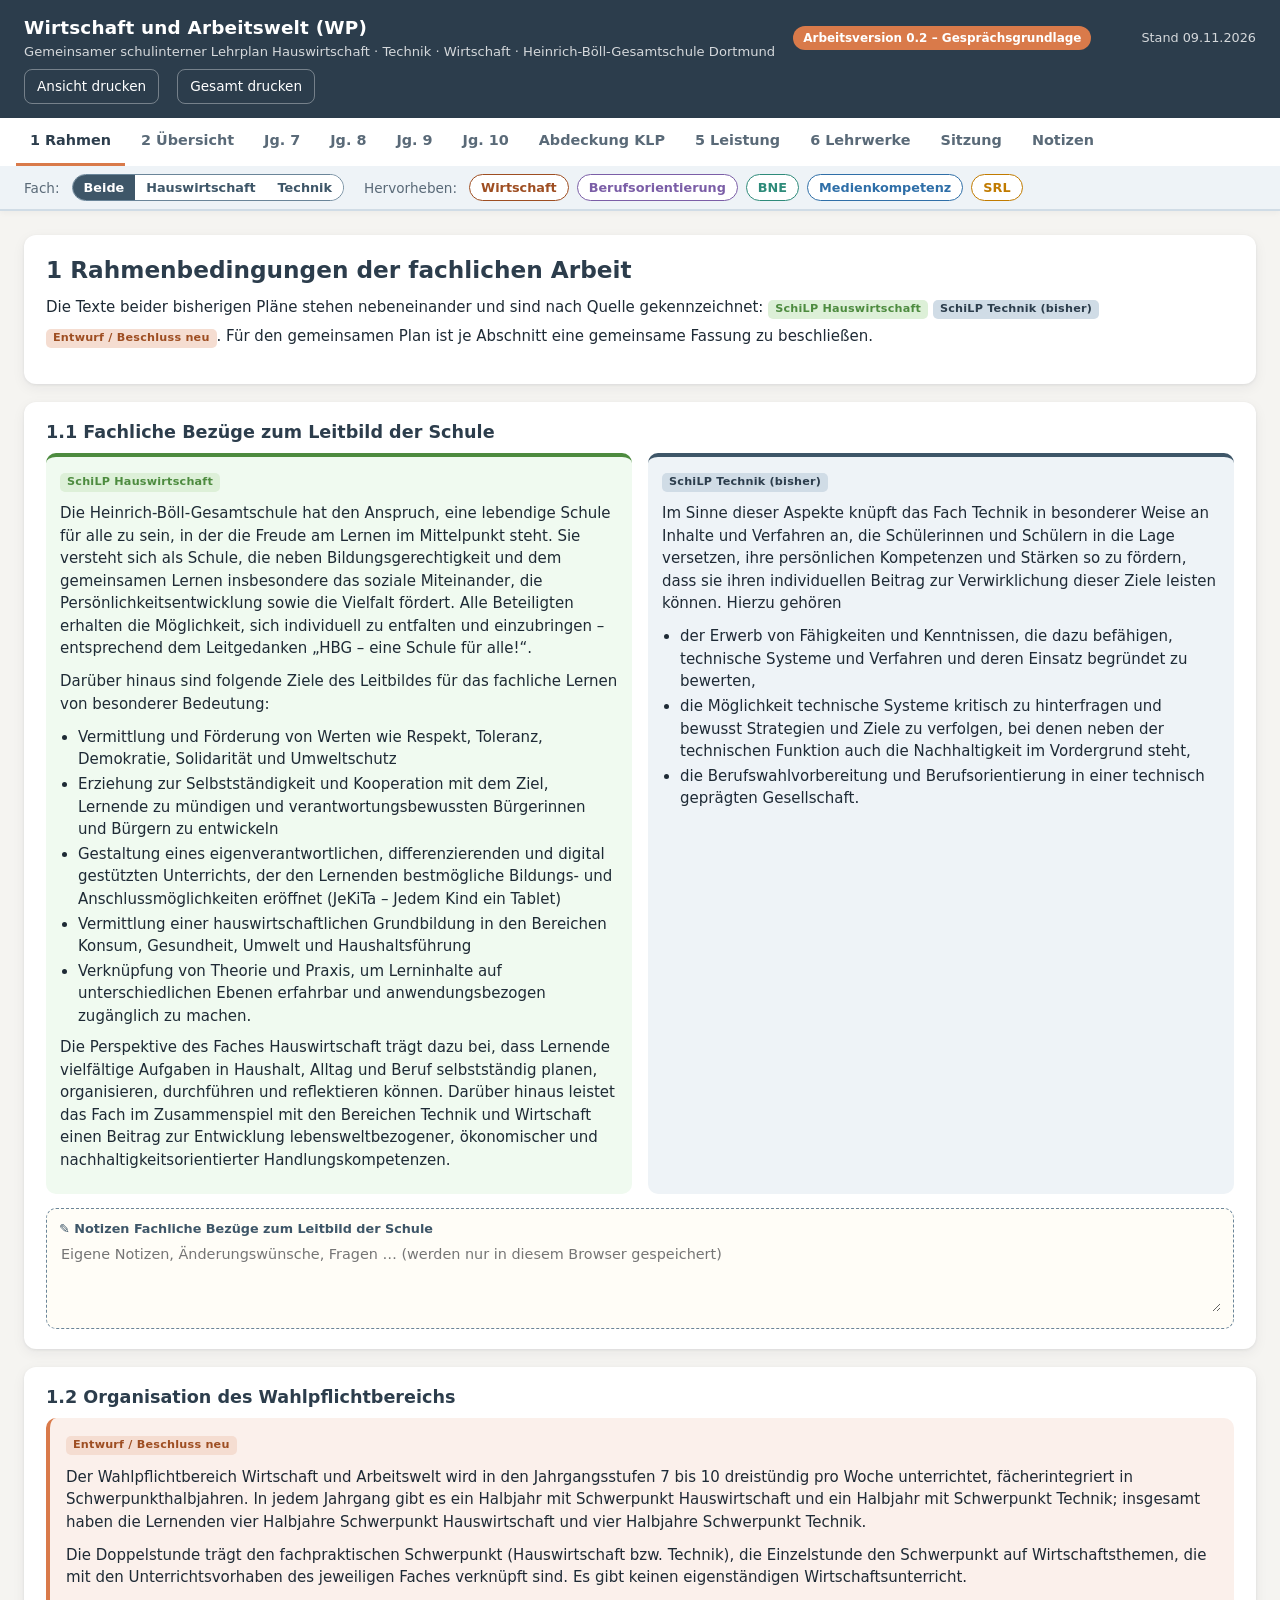
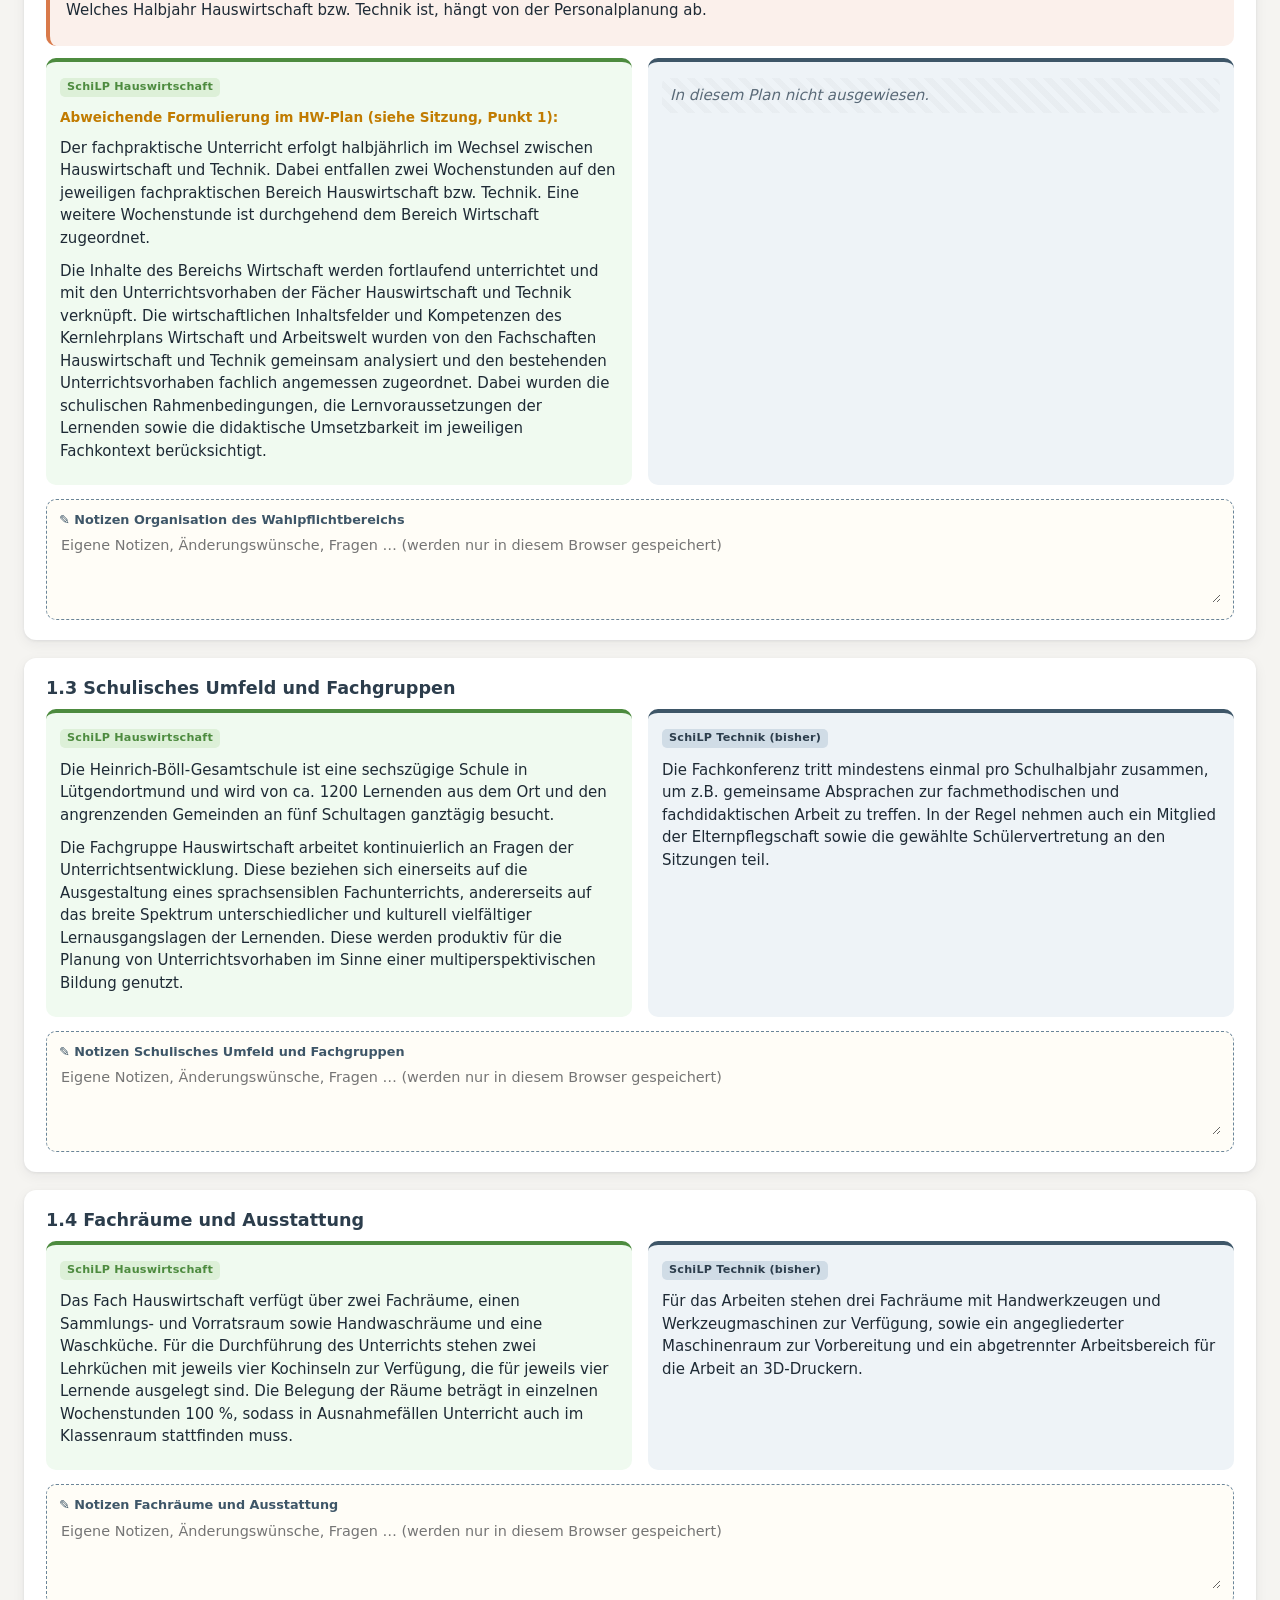
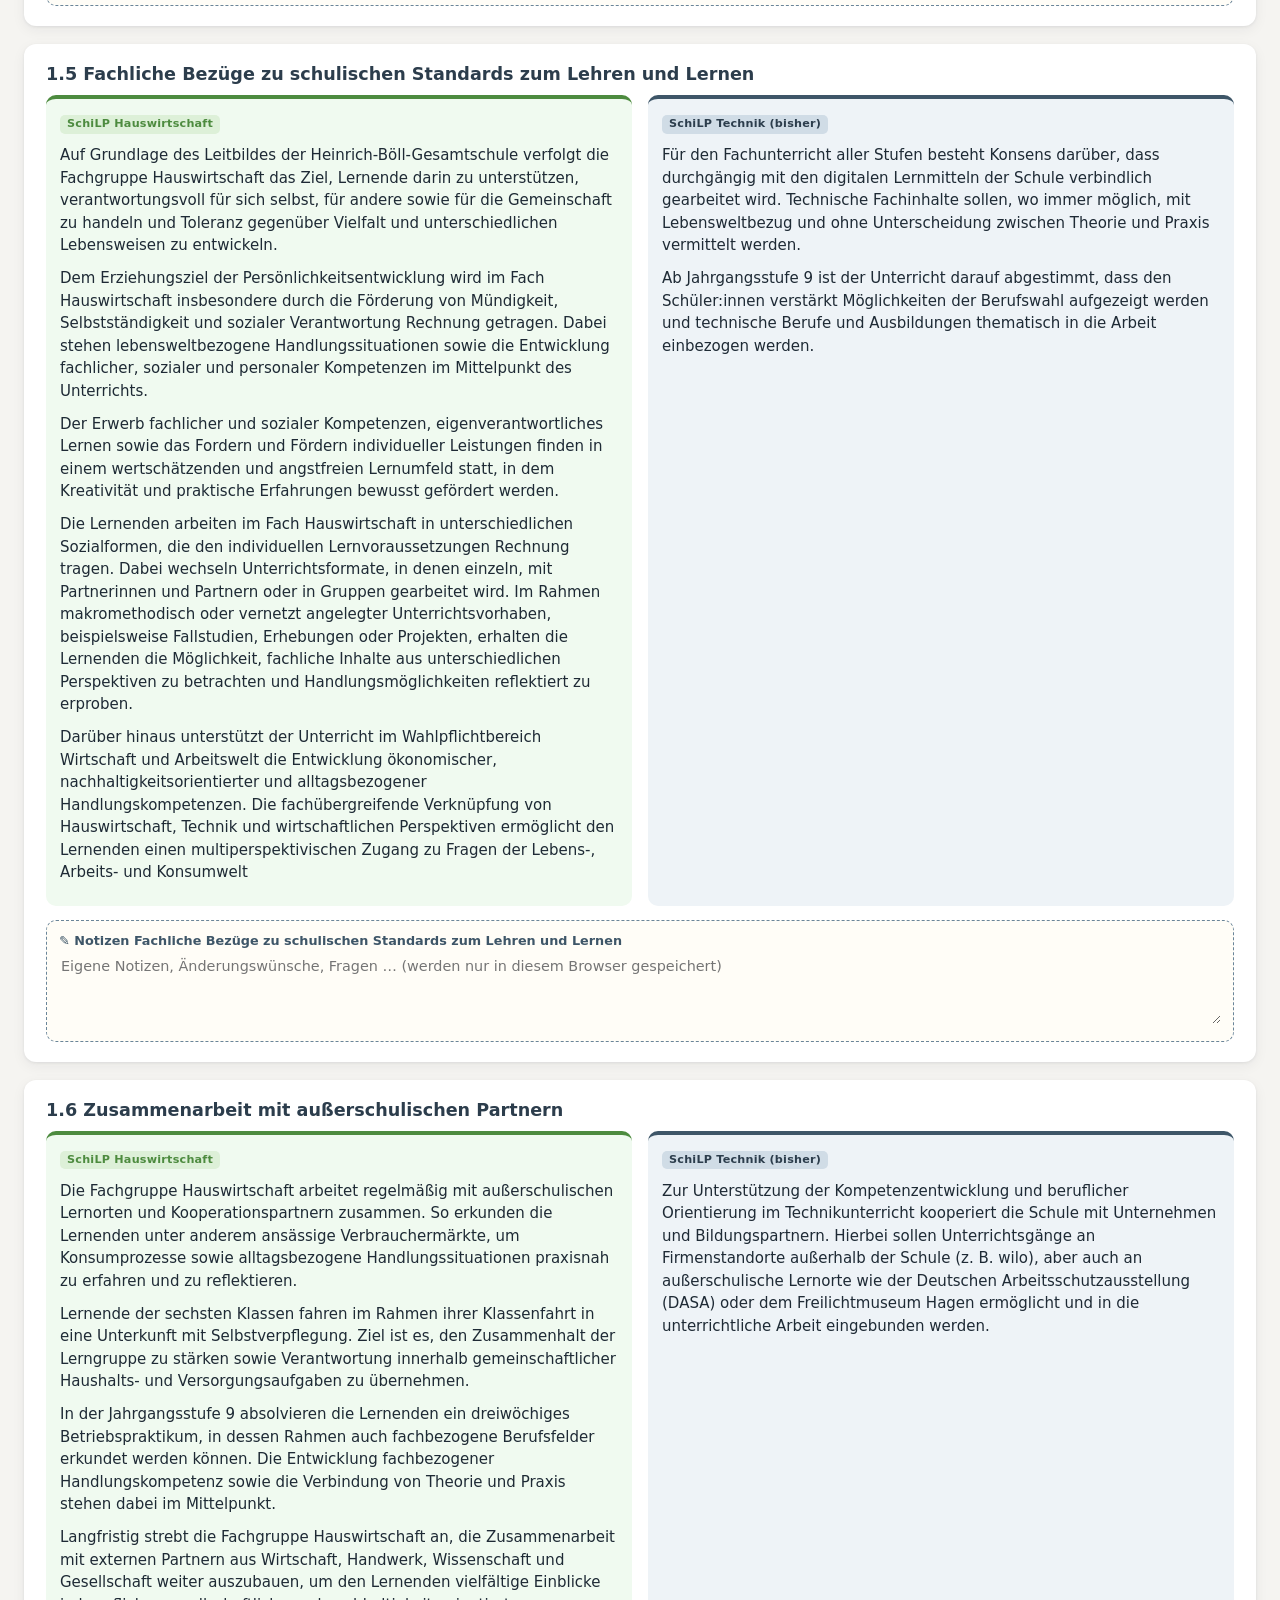
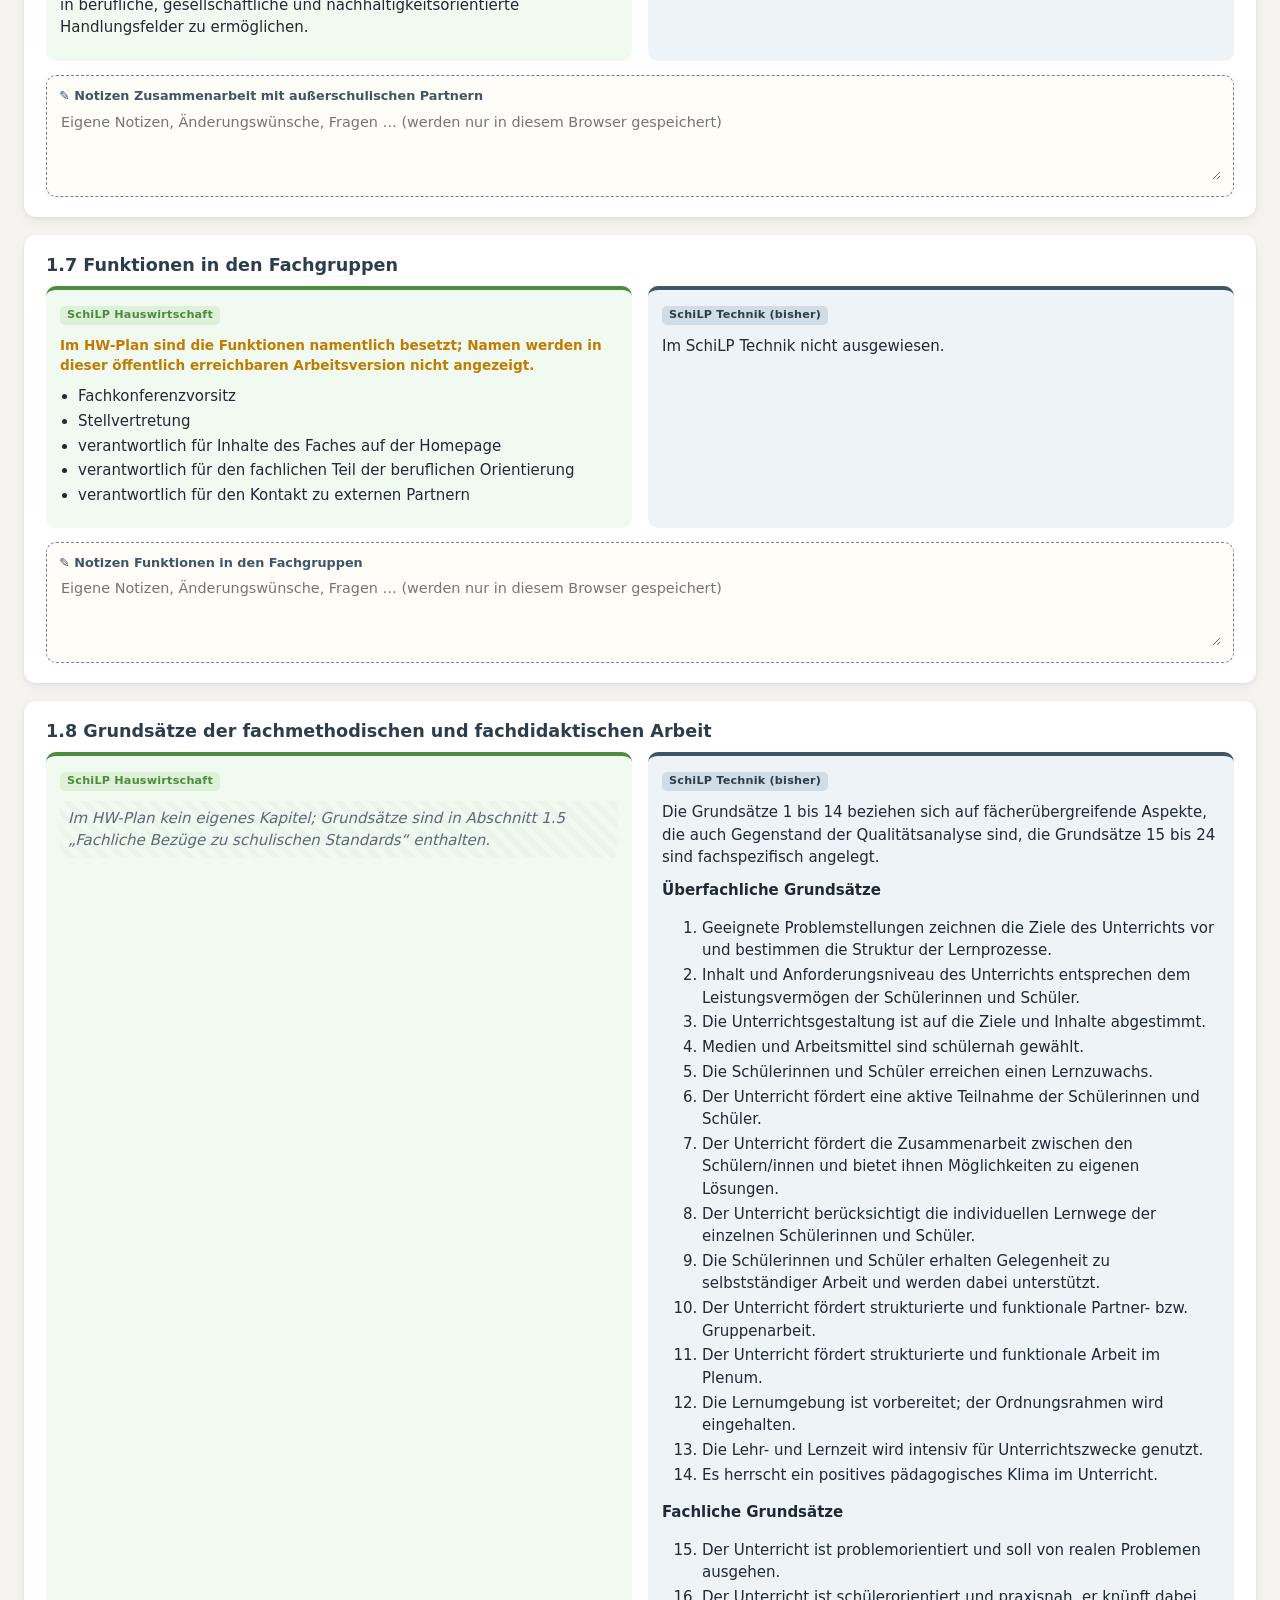
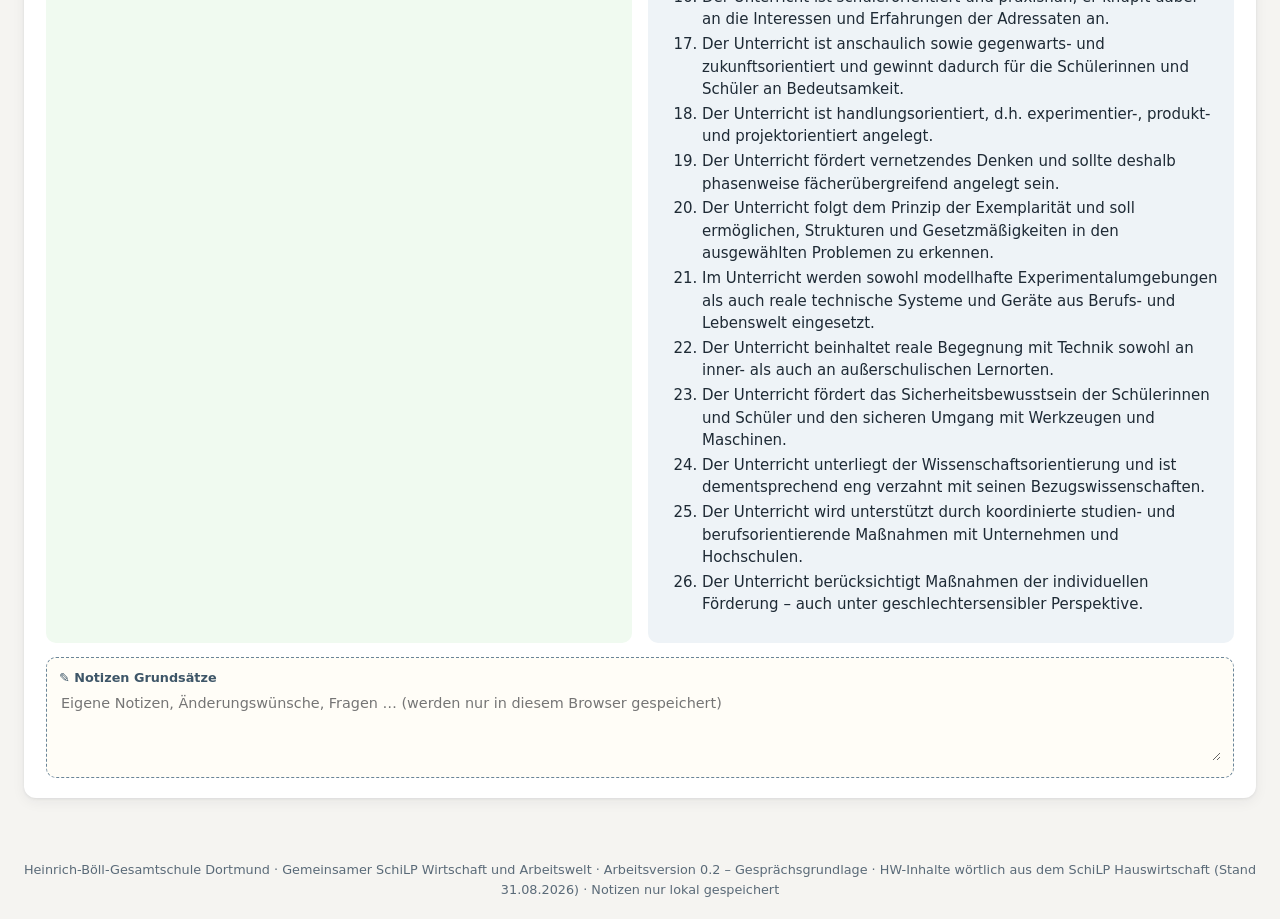
==== commit fa17e54a: "Gemeinsamer Lehrplan: HW gleichrangig und wörtlich aus dem PDF - HW-Vorhaben inkl. Sequenzen, Kompet" ====
--- a/index.html
+++ b/index.html
@@ -196,10 +196,1553 @@
   a{text-decoration:none;color:inherit}
 }
 
+/* ===== Gemeinsamer Plan: gleichrangige Fächer ===== */
+h5{font-size:.85rem;color:var(--slate-dark);text-transform:uppercase;letter-spacing:.04em;margin:0 0 .4em}
+h4.sec{margin:20px 0 8px;color:var(--slate-dark)}
+.grid.tight{gap:8px}
+.grid + .grid{margin-top:12px}
+.src{display:inline-block;font-size:.7rem;font-weight:700;border-radius:5px;padding:1px 7px;margin-bottom:6px;letter-spacing:.02em}
+.src.hw{background:var(--hw-pale);color:var(--sage-dark)}
+.src.tc{background:var(--tc-pale);color:var(--slate-dark)}
+.src.neu{background:var(--rust-pale);color:var(--rust-dark)}
+.col{border-radius:10px;padding:12px 14px}
+.col.hw{background:var(--sage-ghost);border-top:4px solid var(--hw)}
+.col.tc{background:var(--slate-ghost);border-top:4px solid var(--tc)}
+.box.neu{background:var(--rust-ghost);border-color:var(--rust-base)}
+.box.hw{background:var(--sage-ghost);border-color:var(--hw)}
+.nicht{color:var(--text-muted);font-style:italic;background:repeating-linear-gradient(45deg,transparent,transparent 6px,rgba(0,0,0,.025) 6px,rgba(0,0,0,.025) 12px);border-radius:6px;padding:6px 8px;margin:4px 0}
+.hinweis{font-size:.85rem;color:var(--color-warning);font-weight:600}
+.btn.danger{border-color:var(--color-error);color:var(--color-error)}
+.card.inner{box-shadow:none;border:1px solid var(--slate-pale);margin-top:12px}
+
+/* Fachkennzeichnung */
+.fbadge{display:inline-block;border-radius:6px;padding:2px 9px;font-size:.75rem;font-weight:700;color:#fff;white-space:nowrap}
+.fbadge.hw{background:var(--hw)} .fbadge.tc{background:var(--tc)}
+.chip.time.hw{background:var(--hw)} .chip.time.tc{background:var(--tc)}
+.h{display:block;font-weight:700;font-size:.72rem;text-transform:uppercase;letter-spacing:.04em;margin:4px 0 2px;color:var(--text-muted)}
+.h.hw{color:var(--sage-dark)} .h.tc{color:var(--slate-base)} .h.wi{color:var(--wi)}
+th.hw{background:var(--sage-pale)} th.tc{background:var(--tc-pale)}
+td.fcol.hw{background:var(--sage-ghost)} td.fcol.tc{background:var(--slate-ghost)}
+.dot.hw{background:var(--hw)} .dot.tc{background:var(--tc)}
+div.wi{background:var(--rust-ghost);border-radius:6px;padding:2px 8px;margin-top:6px}
+
+/* Jahrgangskopf */
+.jgcard{border-radius:12px;padding:14px 16px}
+.jgcard.hw{background:var(--sage-ghost);border:2px solid var(--hw-pale)}
+.jgcard.tc{background:var(--slate-ghost);border:2px solid var(--tc-pale)}
+.jgct{font-weight:700;color:var(--slate-dark);margin-bottom:8px}
+.jgitem{display:block;text-decoration:none;color:var(--text);padding:5px 0;border-bottom:1px dashed var(--slate-pale)}
+.jgitem:hover{color:var(--rust-dark)}
+.fachblock{margin-top:24px}
+.fh{padding:8px 14px;border-radius:10px;color:#fff}
+.fh.hw{background:var(--hw)} .fh.tc{background:var(--tc)}
+
+/* Unterrichtsvorhaben */
+details.uv{background:#fff;border-radius:var(--radius);box-shadow:var(--shadow);margin-bottom:12px}
+details.uv.hw{border-left:6px solid var(--hw)} details.uv.tc{border-left:6px solid var(--tc)}
+details.uv summary{cursor:pointer;padding:14px 18px;list-style:none;display:flex;gap:10px;align-items:center;flex-wrap:wrap}
+details.uv summary::-webkit-details-marker{display:none}
+details.uv summary:before{content:"▸";color:var(--slate-mid);transition:transform .2s;font-size:1.1rem}
+details.uv[open] summary:before{transform:rotate(90deg)}
+details.uv .sumt{flex:1 1 380px;color:var(--slate-dark)}
+details.uv .sumchips{display:flex;flex-wrap:wrap;gap:2px}
+details.uv .body{padding:0 18px 18px}
+.uvhead{display:flex;justify-content:space-between;align-items:flex-start;gap:12px;margin-bottom:10px}
+table.seq td.s1{width:20%} .stitle{font-weight:600;color:var(--slate-dark);margin:2px 0 4px}
+table.seq.hw th{background:var(--sage-pale)} table.seq.tc th{background:var(--tc-pale)}
+table.seq td{font-size:.85rem}
+table.seq ul{padding-left:1.05em}
+.ovitem{margin-bottom:8px}
+.ov td{width:46%} .ov td:first-child{width:8%}
+
+/* Fachfilter */
+.seg{display:inline-flex;border:1.5px solid var(--slate-mid);border-radius:999px;overflow:hidden}
+.seg button{font:inherit;font-size:.8rem;font-weight:600;border:none;background:#fff;color:var(--slate-base);padding:3px 11px;cursor:pointer}
+.seg button.on{background:var(--slate-base);color:#fff}
+body.only-hw .fachblock.tc, body.only-hw details.uv.tc, body.only-hw .col.tc, body.only-hw .jgcard.tc{display:none}
+body.only-tc .fachblock.hw, body.only-tc details.uv.hw, body.only-tc .col.hw, body.only-tc .jgcard.hw{display:none}
+
+@media print{
+  details.uv{box-shadow:none;border:1px solid #ccc}
+  details.uv .body{display:block!important}
+  details.uv summary:before{display:none}
+  .seg,.fchip{display:none}
+}
+
+table.seq td.s1{font-weight:400;color:var(--text)}
+
 </style>
 </head>
 <body>
 <div id="app"></div>
+<script>
+/* AUTOMATISCH ERZEUGT aus dem SchiLP Hauswirtschaft (Stand 31.08.2026) mit tools/extract_hw.py.
+   Wörtliche Übernahme – bitte nicht von Hand ändern, sondern das PDF aktualisieren und neu erzeugen. */
+const HW = [
+ {
+  "id": "hw7-1",
+  "jg": 7,
+  "nr": "I",
+  "titel": "Leben in den eigenen vier Wänden – Vom Wohlfühlen in der eigenen Wohnung bis zur Aufgabenverteilung im eigenen Haushalt",
+  "inhaltsfelder": [
+   "Hauswirtschaft: IF 1 Haushaltsmanagement",
+   "Hauswirtschaft: IF 2 Leben im Haushalt",
+   "Wirtschaft: IF 5 Nachhaltiges wirtschaftliches Handeln in der Region"
+  ],
+  "kompetenzen": [
+   "beschreiben Elemente und Funktionen von Haushaltssystemen (SK 2).",
+   "entnehmen Einzelmaterialien thematisch relevante Informationen, gliedern diese und setzen sie zueinander in Beziehung (MK 1).",
+   "interpretieren diskontinuierliche Texte wie Grafiken, Rezepte, Bilder und Diagramme sowie weitere Medien (MK 6).",
+   "identifizieren unterschiedliche Standpunkte im eigenen Erfahrungsbereich und analysieren diese auch anhand von Fallbeispielen (MK 8).",
+   "beurteilen kriteriengeleitet fachbezogene Sachverhalte, Systeme und Verfahren (UK 1).",
+   "erörtern Möglichkeiten, Grenzen und Folgen haushaltsbezogenen Handelns (UK 3)."
+  ],
+  "wirtschaft": [
+   "beschreiben Veränderungen im Bereich Wohnen und Haushaltsführung im Kontext gesellschaftlicher und technologischer Entwicklungen (SK).",
+   "erläutern Ansätze nachhaltiger Entwicklung im privaten Haushalt, z. B. Energieeinsparung und Ressourcenschonung (SK).",
+   "beurteilen unterschiedliche Wohn- und Haushaltsformen im Hinblick auf ökologische und ökonomische Auswirkungen (UK)."
+  ],
+  "inhalteHW": [
+   "Haushaltsführung: Aufgaben zur Bewältigung des Alltags",
+   "Lebensgestaltung der Mitglieder im privaten Haushalt",
+   "Lebensqualität und Wohnen"
+  ],
+  "inhalteWi": [
+   "Strukturwandel und nachhaltige Entwicklung: Wirtschaftssektoren, Beschäftigungsstruktur, Infrastruktur, steuerliche Entwicklung"
+  ],
+  "mkr": [
+   "Lernende gestalten ein Erklärvideo zum Thema „Richtig lüften“ und präsentieren ihre Ergebnisse",
+   "Lernende gestalten ein Erklärvideo zum Einsatz von Haushaltsgeräten und präsentieren ihre Ergebnisse"
+  ],
+  "zeit": "ca. 40 Std",
+  "sequenzen": [
+   {
+    "nr": 1,
+    "titel": "Zuhause ist’s am schönsten! Wohlfühlen in den eigenen vier Wänden",
+    "themen": [
+     "Was ist Lebensqualität?",
+     "Leben auf dem Land vs. in der Stadt",
+     "Alleine oder zusammen leben? Wohnformen",
+     "Wohnung einrichten/gestalten",
+     "Smart-Home",
+     "Innovation: Intelligenter Kühlschrank",
+     "Wohnort, Infrastruktur und Lebensqualität",
+     "Standortfaktoren im eigenen Lebensumfeld"
+    ],
+    "zeit": "ca. 16-20 Stunden",
+    "ideen": [
+     "Den Zusammenhang zwischen Lebensqualität und Wohnen erläutern",
+     "Vor- und Nachteile zwischen Wohnen in der Stadt und auf dem Land benennen",
+     "Unterschiedliche Wohnformen benennen sowie Vor- und Nachteile aufzeigen",
+     "Das eigene Traumzimmer planen und gestalterische Entscheidungen begründen",
+     "Smart-Home-Anwendungen und digitale Innovationen im Haushalt untersuchen",
+     "Chancen und Grenzen technischer Innovationen für Wohnen, Alltag und Nachhaltigkeit diskutieren",
+     "Den eigenen Wohnort im Hinblick auf Infrastruktur, Versorgung, Mobilität und Lebensqualität betrachten",
+     "Standortfaktoren für Wohnen und Leben in der Region untersuchen",
+     "Erklärvideo: Regeln zum richtigen Lüften"
+    ],
+    "kompHW": [
+     "erläutern unterschiedliche Möglichkeiten der Lebensgestaltung im privaten Haushalt (SK).",
+     "erläutern den Zusammenhang von Lebensqualität und Wohnen (SK).",
+     "diskutieren unterschiedliche Möglichkeiten der Lebensgestaltung (UK).",
+     "erörtern die Einflüsse von Innovationen, unter anderem Digitalität, im Bereich des Wohnens (UK)."
+    ],
+    "kompWI": [
+     "beschreiben Merkmale einer Wirtschaftsregion im Hinblick auf Wohnen, Infrastruktur und Versorgung (SK).",
+     "erläutern Zusammenhänge zwischen Standortfaktoren, Infrastruktur und Lebensqualität in der eigenen Region (SK).",
+     "erklären, wie regionale Entwicklungen das Wohnen und Leben von privaten Haushalten beeinflussen können (SK).",
+     "beurteilen individuelle Möglichkeiten bei der nachhaltigen Gestaltung des eigenen Wohn- und Lebensumfeldes (UK)."
+    ],
+    "matHW": [
+     "S. 10–11: „Wohlfühlen in den eigenen vier Wänden“",
+     "S. 16–17: „Innovation: intelligenter Kühlschrank“"
+    ],
+    "matWI": [
+     "S. 124–125: „Wo wohnst du, wie lebst du?“",
+     "S. 126–127: „Welcher Standort ist der richtige?“",
+     "S. 128–129: „Gute Aussichten für meine Region“",
+     "ggf. S. 136–137: „Standorte untersuchen“"
+    ]
+   },
+   {
+    "nr": 2,
+    "titel": "Haushalt leicht gemacht! Arten und Verteilung von Haushaltsaufgaben",
+    "themen": [
+     "Haushaltsmanagement",
+     "Arten von Haushaltsaufgaben",
+     "Gerechte Aufgabenverteilung im Haushalt",
+     "Care-Arbeit",
+     "Dienstleistungen für den Haushalt",
+     "Trendgeräte im Haushalt",
+     "Arbeitspläne",
+     "Resilienz im privaten Haushalt",
+     "Berufsbilder rund um Haushalt, Dienstleistung und Care-Arbeit",
+     "Digitalisierung und Wandel von Arbeit im Alltag"
+    ],
+    "zeit": "ca. 18-22 Stunden",
+    "ideen": [
+     "Arbeitspläne nach gerechter Aufgabenverteilung im Haushalt untersuchen",
+     "Eigene Arbeitspläne erstellen",
+     "Arten von Haushaltsaufgaben beschreiben und ordnen",
+     "Haushaltsaufgaben unter dem Aspekt von Care-Arbeit und Geschlechterrollen reflektieren",
+     "Einsatz elektrischer Haushaltsgeräte untersuchen",
+     "Erklärvideo: Einsatz von Haushaltsgeräten, z. B. Staubsauger oder Handrührgerät",
+     "Arten von Dienstleistungen für den Haushalt benennen",
+     "Steckbriefe erstellen: Berufe im Dienstleistungsbereich",
+     "Veränderungen von Arbeit durch Digitalisierung und neue Arbeitsformen untersuchen",
+     "Den Zusammenhang zwischen Haushalt, Arbeitsteilung und Resilienz erarbeiten",
+     "Klassenspaziergang zum Thema „Resilienz“"
+    ],
+    "kompHW": [
+     "beschreiben Art und Umfang von Haushaltsaufgaben (SK).",
+     "untersuchen, auch unter Genderaspekten, Möglichkeiten der internen Verteilung von Haushaltsaufgaben oder deren externe Vergabe (SK).",
+     "beschreiben Berufsbilder rund um den Haushalt, auch unter Genderaspekten (SK).",
+     "erläutern die Bedeutung von Resilienz für das Individuum und Faktoren, die zu ihrer Entwicklung führen (SK).",
+     "bewerten Möglichkeiten der internen oder externen Bewältigung von Haushaltsaufgaben kriterienorientiert, auch unter Genderaspekten (UK).",
+     "entscheiden über den zielorientierten Einsatz der Haushaltsmittel zur Bewältigung der Haushaltsaufgaben (UK).",
+     "erörtern die Rolle des privaten Haushalts für die Entstehung von Resilienz (UK)."
+    ],
+    "kompWI": [
+     "beschreiben unterschiedliche Formen von Arbeit im privaten Haushalt, im Dienstleistungsbereich und in der Erwerbsarbeit (SK).",
+     "erläutern Veränderungen der Arbeitswelt durch Digitalisierung, neue Arbeitsformen und veränderte Anforderungen an Berufsbilder (SK).",
+     "stellen Zusammenhänge zwischen haushaltsnahen Dienstleistungen, Care-Arbeit und dem Wandel der Arbeitswelt dar (SK).",
+     "beurteilen Chancen und Herausforderungen digitaler und technischer Entwicklungen für private Haushalte und Arbeitsprozesse (UK).",
+     "diskutieren Möglichkeiten einer gerechten Aufgabenverteilung im Haushalt unter sozialen, ökonomischen und geschlechterbezogenen Gesichtspunkten (UK)."
+    ],
+    "matHW": [
+     "S. 12–13: „Haushaltsmanagement“",
+     "S. 14–15: „Dienstleistungen für den Haushalt“",
+     "S. 16–17: „Innovation: intelligenter Kühlschrank“",
+     "S. 18–19: „Mit Belastungen umgehen“",
+     "S. 24–25: „Care-Arbeit“",
+     "ggf. S. 28–29: „Co-Working und Co-Living“"
+    ],
+    "matWI": [
+     "S. 78–79: „Arbeit ist nicht gleich Arbeit“",
+     "S. 80–81: „Die Arbeitswelt der Zukunft“",
+     "S. 82–83: „Digitalisierung verändert“",
+     "S. 84–85: „New Work“"
+    ]
+   }
+  ]
+ },
+ {
+  "id": "hw7-2",
+  "jg": 7,
+  "nr": "II",
+  "titel": "Schlauer shoppen, so werde ich zum Einkaufsprofi!",
+  "inhaltsfelder": [
+   "Hauswirtschaft: IF 5 Konsum und Verantwortung",
+   "Wirtschaft: IF 4 Verantwortliches finanzielles Handeln als Verbraucherinnen und Verbraucher"
+  ],
+  "kompetenzen": [
+   "stellen fachbezogene Sachverhalte und Problemstellungen unter Verwendung zentraler Fachbegriffe bildungssprachlich korrekt dar (SK 1).",
+   "ordnen fachbezogene Sachverhalte in übergreifende Zusammenhänge ein (SK 4).",
+   "entnehmen Einzelmaterialien thematisch relevante Informationen, gliedern diese und setzen sie zueinander in Beziehung (MK 1).",
+   "erheben Daten u. a. durch Beobachtungen, Erkundungen und Umfragen (MK 3).",
+   "interpretieren diskontinuierliche Texte wie Grafiken, Rezepte, Bilder und Diagramme sowie weitere Medien (MK 6).",
+   "überprüfen Fragestellungen und Hypothesen qualitativ und quantitativ durch Testverfahren, Experimente, Erkundungen und Befragungen (MK 7).",
+   "präsentieren Arbeitsergebnisse auch unter Nutzung digitaler Medien nach formulierten Kriterien (MK 11).",
+   "beurteilen kriteriengeleitet fachbezogene Sachverhalte, Systeme und Verfahren (UK 1).",
+   "analysieren Konsumentscheidungen aus verschiedenen Perspektiven hinsichtlich zugrunde liegender Motive, Bedürfnisse und Interessen (UK 4).",
+   "planen und realisieren fachbezogene Vorhaben anhand vorgegebener Kriterien (HK 5)."
+  ],
+  "wirtschaft": [
+   "beschreiben grundlegende Formen der Bezahlung, zum Beispiel bar, bargeldlos und digital, und deren Einsatzmöglichkeiten (SK).",
+   "erläutern Zusammenhänge zwischen Konsumentscheidungen und verfügbaren finanziellen Mitteln (SK).",
+   "analysieren Kaufentscheidungen unter Berücksichtigung finanzieller Rahmenbedingungen (UK).",
+   "beurteilen Möglichkeiten eines verantwortungsvollen und nachhaltigen Umgangs mit Geld im Alltag (UK)."
+  ],
+  "inhalteHW": [
+   "Individuelle und gemeinschaftliche Konsumentscheidungen im privaten Haushalt",
+   "Zielgruppenorientiertes Marketing: Haushalts-, Gender-, Kinder-, Jugend- und Familienmarketing für Lebensmittel und Artikel des täglichen Bedarfs"
+  ],
+  "inhalteWi": [
+   "Formen der Bezahlung im Alltag, z. B. Bargeld, EC-Karte, Online-Zahlung",
+   "Einfache Finanzdienstleistungen im Alltag, z. B. Girokonto als Grundlage des Zahlungsverkehrs",
+   "Zusammenhang von Konsum, Bedürfnissen und finanziellen Möglichkeiten",
+   "Grundlagen eines verantwortungsvollen Umgangs mit Geld, z. B. Sparen, Planen von Ausgaben"
+  ],
+  "mkr": [
+   "Lernende bedienen und erproben Apps als elektronische Einkaufszettel",
+   "Lernende werten ihre Ergebnisse im Rahmen der Supermarkterkundung digital aus"
+  ],
+  "zeit": "ca. 40 Stunden",
+  "sequenzen": [
+   {
+    "nr": 1,
+    "titel": "Einkaufsprofi werden!",
+    "themen": [
+     "Einkaufsplanung",
+     "Einkaufslisten",
+     "Elektronische Einkaufszettel",
+     "Plankauf, Gewohnheitskauf, Spontankauf",
+     "Bedürfnisse und Kaufentscheidungen",
+     "Geld bewusst ausgeben"
+    ],
+    "zeit": "ca. 10-15 Stunden",
+    "ideen": [
+     "Eigene Einkaufsgewohnheiten sammeln und reflektieren",
+     "Einkaufslisten analog und digital erstellen",
+     "Apps als elektronische Einkaufszettel erproben",
+     "Bedürfnisse, Wünsche und Kaufentscheidungen unterscheiden",
+     "Die Begriffe Plankauf, Gewohnheitskauf und Spontankauf tabellarisch gegenüberstellen",
+     "Ein einfaches Einkaufsbudget planen und begründen",
+     "Kaufentscheidungen unter dem Aspekt „brauche ich das – kann ich mir das leisten – ist es sinnvoll?“ reflektieren"
+    ],
+    "kompHW": [
+     "erläutern den Einfluss der im Haushalt lebenden Individuen auf Konsumentscheidungen privater Haushalte (SK).",
+     "analysieren Konsumentscheidungen aus verschiedenen Perspektiven hinsichtlich zugrunde liegender Motive, Bedürfnisse und Interessen (UK).",
+     "planen und realisieren fachbezogene Vorhaben anhand vorgegebener Kriterien (HK 5)."
+    ],
+    "kompWI": [
+     "beschreiben grundlegende Formen der Bezahlung sowie einfache Möglichkeiten des Sparens im Alltag (SK).",
+     "erläutern Zusammenhänge zwischen Konsumentscheidungen, verfügbaren finanziellen Mitteln und persönlichen Bedürfnissen (SK).",
+     "beurteilen Kaufentscheidungen unter Berücksichtigung finanzieller Rahmenbedingungen (UK)."
+    ],
+    "matHW": [
+     "S. 36–37: „Fair denken, fair kaufen“",
+     "ggf. S. 44–45: „Lokale und globale Ernährungswelten“"
+    ],
+    "matWI": [
+     "S. 104–105: „Geld geben und Geld nehmen – Wie lege ich Vermögen an? (I)“",
+     "S. 106–107: „Geld geben und Geld nehmen – Wie lege ich Vermögen an? (II)“",
+     "ggf. S. 110–111: „Kredite“"
+    ]
+   },
+   {
+    "nr": 2,
+    "titel": "Lebensmittelverpackungen unter der Lupe!",
+    "themen": [
+     "Pflichtangaben",
+     "Freiwillige Angaben",
+     "MHD und Verbrauchsdatum",
+     "Mogelpackungen",
+     "Betrug und Täuschung",
+     "Siegel und Verbraucherinformation"
+    ],
+    "zeit": "ca. 10-12 Stunden",
+    "ideen": [
+     "Lebensmittelverpackungen untersuchen",
+     "Lebensmittelverpackungen miteinander vergleichen",
+     "Pflichtangaben und freiwillige Angaben unterscheiden",
+     "Unterschied zwischen MHD und Verbrauchsdatum erklären",
+     "Mogelpackungen und irreführende Produktinformationen erkennen",
+     "Fallbeispiele zu Betrug und Täuschung auswerten",
+     "Verbraucherinformationen und Siegel als Orientierungshilfe prüfen"
+    ],
+    "kompHW": [
+     "analysieren aspektgeleitet Ziele und Motive zielgruppenspezifischer Marketingstrategien im Hinblick auf die Bedeutung für individuelle Kaufentscheidungen (SK).",
+     "diskutieren die Verantwortung und Möglichkeiten der Einflussnahme der Konsumierenden und Anbietenden unter sozialen, ökologischen und ökonomischen Gesichtspunkten (UK)."
+    ],
+    "kompWI": [
+     "beschreiben grundlegende Funktionen von Märkten im Hinblick auf Angebot, Nachfrage und Preisbildung (SK).",
+     "erläutern, dass unvollständige oder irreführende Informationen zu Nachteilen für Verbraucherinnen und Verbraucher führen können (SK).",
+     "beurteilen ausgewählte Fälle von Marktversagen im Hinblick auf Verbraucherinteressen und staatliche Schutzmöglichkeiten (UK)."
+    ],
+    "matHW": [
+     "S. 34–35: „Nachhaltigkeit in der Ernährung“",
+     "S. 36–37: „Fair denken, fair kaufen“",
+     "ggf. S. 122–123: „Verbraucherstudien“"
+    ],
+    "matWI": [
+     "S. 14–15: „Machtspiele am Markt“",
+     "S. 16–17: „Wenn Märkte versagen“"
+    ]
+   },
+   {
+    "nr": 3,
+    "titel": "Wir gehen in den Supermarkt! Eine Erkundung durchführen",
+    "themen": [
+     "Supermarkterkundung",
+     "Preisvergleiche von Produkten",
+     "Produktplatzierung",
+     "Sonderangebote",
+     "Verkaufsstrategien",
+     "Onlinehandel und Kundenkarten",
+     "digitale Datenerhebung"
+    ],
+    "zeit": "ca. 10-15 Stunden",
+    "ideen": [
+     "Eine Supermarkterkundung planen",
+     "Beobachtungs- und Fragebögen erstellen",
+     "Verkaufsstrategien im Supermarkt untersuchen",
+     "Produktplatzierungen und Sonderangebote analysieren",
+     "Preisvergleiche ausgewählter Produkte durchführen",
+     "Ergebnisse digital erfassen und auswerten",
+     "Ergebnisse adressatengerecht präsentieren",
+     "Einkauf vor Ort und Onlinehandel vergleichend betrachten"
+    ],
+    "kompHW": [
+     "erklären Veränderungen von Konsumprozessen durch Digitalität, auch im Hinblick auf nachhaltiges Handeln (SK).",
+     "analysieren aspektgeleitet Ziele und Motive zielgruppenspezifischer Marketingstrategien im Hinblick auf die Bedeutung für individuelle Kaufentscheidungen (SK).",
+     "setzen sich kritisch mit zielgruppenspezifischem Marketing als Instrument zur Bedürfnisgenese im Onlinehandel und in sozialen Medien auseinander (UK)."
+    ],
+    "kompWI": [
+     "erläutern das Zusammenspiel von Angebot, Nachfrage und Preisbildung an alltagsnahen Beispielen (SK).",
+     "beschreiben Auswirkungen digitaler Märkte auf Konsum- und Kaufentscheidungen (SK).",
+     "beurteilen Chancen und Risiken digitaler Konsumformen für Verbraucherinnen und Verbraucher (UK)."
+    ],
+    "matHW": [
+     "S. 42–43: „METHODE Erkundung durchführen“",
+     "S. 36–37: „Fair denken, fair kaufen“",
+     "S. 44–45: „Lokale und globale Ernährungswelten“",
+     "ggf. S. 122–123: „Verbraucherstudien“"
+    ],
+    "matWI": [
+     "S. 10–11: „Am Markt trifft Angebot auf Nachfrage“",
+     "S. 12–13: „Preise: Ein Mix aus Angebot und Nachfrage“",
+     "S. 14–15: „Machtspiele am Markt“",
+     "S. 16–17: „Wenn Märkte versagen“"
+    ]
+   }
+  ]
+ },
+ {
+  "id": "hw8-1",
+  "jg": 8,
+  "nr": "I",
+  "titel": "Zum Essen und Kauf verführt? Einflussfaktoren auf das Ess- und Konsumverhalten",
+  "inhaltsfelder": [
+   "Hauswirtschaft: IF 5 Konsum und Verantwortung",
+   "Hauswirtschaft: IF 3 Haushalt und Globalisierung",
+   "Wirtschaft: IF 2 Wirtschaftliches Handeln in Unternehmen"
+  ],
+  "kompetenzen": [
+   "stellen fachbezogene Sachverhalte und Problemstellungen unter Verwendung zentraler Fachbegriffe bildungssprachlich korrekt dar (SK 1).",
+   "entnehmen Einzelmaterialien thematisch relevante Informationen, gliedern diese und setzen sie zueinander in Beziehung (MK 1).",
+   "interpretieren diskontinuierliche Texte wie Grafiken, Rezepte, Bilder und Diagramme sowie weitere Medien (MK 6).",
+   "erstellen und gestalten auch unter Nutzung digitaler Medien fachbezogene Medienprodukte nach vorgegebenen Kriterien (MK 10).",
+   "präsentieren Arbeitsergebnisse auch unter Nutzung digitaler Medien nach formulierten Kriterien (MK 11).",
+   "analysieren Konsumentscheidungen aus verschiedenen Perspektiven hinsichtlich zugrunde liegender Motive, Bedürfnisse und Interessen (UK 4).",
+   "planen und realisieren fachbezogene Vorhaben anhand vorgegebener Kriterien (HK 5)."
+  ],
+  "wirtschaft": [
+   "stellen grundlegende Zielsetzungen unternehmerischen Handelns dar (SK).",
+   "erläutern, wie Unternehmen durch Produktgestaltung, Werbung und Marketing Kaufentscheidungen beeinflussen (SK).",
+   "beurteilen unternehmerische Entscheidungen im Spannungsfeld von Gewinnorientierung, Verbraucherinteressen und Nachhaltigkeit (UK)."
+  ],
+  "inhalteHW": [
+   "Individuelle und gemeinschaftliche Konsumentscheidungen im privaten Haushalt",
+   "Zielgruppenorientiertes Marketing: Haushalts-, Gender-, Kinder-, Jugend- und Familienmarketing für Lebensmittel und Artikel des täglichen Bedarfs",
+   "Verbraucherschutz und Datensicherheit",
+   "Gütesiegel",
+   "Lebensmittelsicherheit und Lebensmittelqualität"
+  ],
+  "inhalteWi": [
+   "Unternehmerische Zielsetzungen und Marketingentscheidungen",
+   "Produktgestaltung und Zielgruppenorientierung",
+   "Werbung als Instrument unternehmerischen Handelns",
+   "Nachhaltiges Handeln in Unternehmen",
+   "Verantwortung von Unternehmen gegenüber Verbraucherinnen und Verbrauchern"
+  ],
+  "mkr": [
+   "Lernende gestalten einen Werbespot zu einem ausgewählten Produkt",
+   "Lernende recherchieren im Internet zum Thema „Lebensmittelsiegel“ sowie „Lebensmittelwarnungen und Rückrufaktionen“"
+  ],
+  "zeit": "ca. 40 Stunden",
+  "sequenzen": [
+   {
+    "nr": 1,
+    "titel": "Wer oder was hat Einfluss auf mein Essverhalten?",
+    "themen": [
+     "Das 3-Kompetenzmodell des Essverhaltens",
+     "Innere Signale und äußere Einflüsse auf das Essverhalten",
+     "Essgewohnheiten und Essbiografie",
+     "Ernährungstrends in sozialen Medien",
+     "Bedürfnisse und Konsumentscheidungen"
+    ],
+    "zeit": "ca. 8–10 Stunden",
+    "ideen": [
+     "Das 3-Kompetenzmodell des Essverhaltens anhand einer Grafik beschreiben",
+     "Innere und äußere Einflussfaktoren auf das Essverhalten sammeln und ordnen",
+     "Mit Fallbeispielen zu unterschiedlichen Essgewohnheiten arbeiten",
+     "Eigene Essgewohnheiten reflektieren",
+     "Ernährungstrends in sozialen Medien untersuchen",
+     "Ein Rollenspiel durchführen: Eine Familie überlegt, was am Wochenende gegessen werden soll",
+     "Erste Zusammenhänge zwischen Bedürfnissen, Trends und Konsumentscheidungen herstellen"
+    ],
+    "kompHW": [
+     "erläutern den Einfluss der im Haushalt lebenden Individuen auf Konsumentscheidungen privater Haushalte (SK).",
+     "analysieren Konsumentscheidungen aus verschiedenen Perspektiven hinsichtlich zugrunde liegender Motive, Bedürfnisse und Interessen (UK).",
+     "interpretieren diskontinuierliche Texte wie Grafiken, Rezepte, Bilder und Diagramme sowie weitere Medien (MK 6)."
+    ],
+    "kompWI": [
+     "erläutern, dass Unternehmen Bedürfnisse, Trends und Zielgruppen bei der Entwicklung und Vermarktung von Produkten berücksichtigen (SK).",
+     "beschreiben Zusammenhänge zwischen Konsumtrends und unternehmerischen Entscheidungen im Lebensmittelbereich (SK)."
+    ],
+    "matHW": [
+     "S. 96–97: „Ernährung muss sich anpassen“",
+     "S. 98–99: „Ernährungstrends in Sozialen Medien“",
+     "S. 106–107: „Essbiografie erstellen“"
+    ],
+    "matWI": [
+     "S. 50–51: „Ein Unternehmen gründen?“",
+     "S. 52–53: „Geht es nur um Gewinn?“"
+    ]
+   },
+   {
+    "nr": 2,
+    "titel": "Zum Kauf verführt durch Werbung?",
+    "themen": [
+     "Zielgruppen",
+     "Wirkung der Werbung",
+     "Werbung für Kinder und Jugendliche",
+     "Informierende Werbung und emotionale Werbung",
+     "Deutschlands Werbemarkt",
+     "Produktgestaltung und Markenbildung",
+     "Werbung als Instrument unternehmerischen Handelns"
+    ],
+    "zeit": "ca. 16-18 Stunden",
+    "ideen": [
+     "Werbeanzeigen untersuchen",
+     "Die Grafik „Deutschlands Werbemarkt“ analysieren",
+     "Produkte und deren Marken nennen und vergleichen",
+     "Bedürfnisse und Sehnsüchte von Kindern und Jugendlichen benennen",
+     "Informierende und emotionale Werbung unterscheiden",
+     "Zielgruppen und Werbestrategien ausgewählter Lebensmittelprodukte analysieren",
+     "Produktgestaltung, Verpackung und Markenwirkung untersuchen",
+     "Ein Produkt in einem Werbespot darstellen",
+     "Ein Werbeplakat erstellen und präsentieren",
+     "Unternehmerische Ziele von Werbung reflektieren"
+    ],
+    "kompHW": [
+     "analysieren aspektgeleitet Ziele und Motive zielgruppenspezifischer Marketingstrategien im Hinblick auf die Bedeutung für individuelle Kaufentscheidungen (SK).",
+     "setzen sich kritisch mit zielgruppenspezifischem Marketing als Instrument zur Bedürfnisgenese im Onlinehandel und in sozialen Medien auseinander (UK).",
+     "erstellen und gestalten auch unter Nutzung digitaler Medien fachbezogene Medienprodukte nach vorgegebenen Kriterien (MK 10).",
+     "präsentieren Arbeitsergebnisse auch unter Nutzung digitaler Medien nach formulierten Kriterien (MK 11)."
+    ],
+    "kompWI": [
+     "stellen grundlegende Zielsetzungen unternehmerischen Handelns dar (SK).",
+     "erläutern Marketing, Werbung und Produktgestaltung als Mittel unternehmerischer Entscheidungen (SK).",
+     "beurteilen unternehmerische Marketingentscheidungen im Spannungsfeld von Gewinnorientierung, Verbraucherinteressen und Verantwortung (UK)."
+    ],
+    "matHW": [
+     "S. 98–99: „Ernährungstrends in Sozialen Medien“",
+     "S. 122–123: „Verbraucherstudien“",
+     "ggf. S. 36–37: „Fair denken, fair kaufen“"
+    ],
+    "matWI": [
+     "S. 52–53: „Geht es nur um Gewinn?“",
+     "S. 54–55: „Businessplan entwickeln“",
+     "S. 60–61: „Nachhaltig wirtschaften“"
+    ]
+   },
+   {
+    "nr": 3,
+    "titel": "Lebensmittelqualität und Durchblick im Siegel-Dschungel",
+    "themen": [
+     "Lebensmittelqualität",
+     "Qualitätsfaktoren",
+     "Gütesiegel",
+     "Lebensmittelsicherheit",
+     "Tests und Überwachung",
+     "Geruch, Geschmack und Gefühle",
+     "Duftmarketing",
+     "Nachhaltigkeit und unternehmerische Verantwortung"
+    ],
+    "zeit": "ca. 12-14 Stunden",
+    "ideen": [
+     "Erklären, was Lebensmittelqualität ist",
+     "Qualitätsfaktoren von Lebensmitteln sammeln und ordnen",
+     "Lebensmittelsiegel im Internet recherchieren und Kriterien nennen",
+     "Gründe für Rückrufaktionen und Lebensmittelwarnungen recherchieren",
+     "Lebensmittelsicherheit als Aufgabe von Unternehmen, Kontrolleinrichtungen und Verbraucherinnen und Verbrauchern betrachten",
+     "Verbraucherinformationen und Gütesiegel kritisch prüfen",
+     "Geruch und Geschmack als Einflussfaktoren auf Kaufentscheidungen untersuchen",
+     "Duftmarketing an Beispielen beschreiben",
+     "Nachhaltiges Wirtschaften im Lebensmittelbereich reflektieren"
+    ],
+    "kompHW": [
+     "beschreiben Kriterien für Gütesiegel, auch aus der Perspektive des Trägers (SK).",
+     "bewerten kriteriengeleitet die Intention und Aussagekraft von Gütesiegeln aus unterschiedlichen Perspektiven (UK).",
+     "setzen sich kritisch mit zielgruppenspezifischem Marketing als Instrument zur Bedürfnisgenese im Onlinehandel und in sozialen Medien auseinander (UK)."
+    ],
+    "kompWI": [
+     "erläutern Merkmale nachhaltigen Handelns in Unternehmen am Beispiel von Lebensmittelproduktion und Lebensmittelvermarktung (SK).",
+     "stellen Verantwortung von Unternehmen gegenüber Verbraucherinnen und Verbrauchern dar (SK).",
+     "beurteilen unternehmerische Entscheidungen unter sozialen, ökologischen und ökonomischen Gesichtspunkten (UK)."
+    ],
+    "matHW": [
+     "S. 34–35: „Nachhaltigkeit in der Ernährung“",
+     "S. 36–37: „Fair denken, fair kaufen“",
+     "S. 42–43: „METHODE Erkundung durchführen“",
+     "S. 122–123: „Verbraucherstudien“"
+    ],
+    "matWI": [
+     "S. 52–53: „Geht es nur um Gewinn?“",
+     "S. 58–59: „Gut für die Region“",
+     "S. 60–61: „Nachhaltig wirtschaften“"
+    ]
+   }
+  ]
+ },
+ {
+  "id": "hw8-2",
+  "jg": 8,
+  "nr": "II",
+  "titel": "Gesund & fit – Die Bedeutung von Lebensmitteln und Bewegung für unseren Körper",
+  "inhaltsfelder": [
+   "Hauswirtschaft: IF 4 Gesundheit und Ernährung"
+  ],
+  "kompetenzen": [
+   "stellen fachbezogene Sachverhalte und Problemstellungen unter Verwendung zentraler Fachbegriffe bildungssprachlich korrekt dar (SK 1).",
+   "entnehmen Einzelmaterialien thematisch relevante Informationen, gliedern diese und setzen sie zueinander in Beziehung (MK 1).",
+   "interpretieren diskontinuierliche Texte wie Grafiken, Rezepte, Bilder und Diagramme sowie weitere Medien (MK 6).",
+   "begründen einen eigenen Standpunkt unter Berücksichtigung fachbezogener Aspekte (UK 2)."
+  ],
+  "wirtschaft": [],
+  "inhalteHW": [
+   "Gesundheitsförderliche Lebensweise",
+   "Lebensmittel und ihre Inhaltsstoffe",
+   "Energiebedarf und Bewegung",
+   "Ernährungsempfehlungen und Ernährungsmodelle",
+   "Qualitätsstandards für Schulverpflegung"
+  ],
+  "inhalteWi": [],
+  "mkr": [
+   "Lernende recherchieren im Internet zum Thema „Qualitätsstandards für die Schulverpflegung“"
+  ],
+  "zeit": "ca. 40 Stunden",
+  "sequenzen": [
+   {
+    "nr": 1,
+    "titel": "Was ist Gesundheit und wie halte ich mich gesund?",
+    "themen": [
+     "Definition „Gesundheit“",
+     "Ernährungsmodelle",
+     "Gesundheit durch Bewegung",
+     "Qualitätsstandards für Schulverpflegung",
+     "Gesundheitsförderliche Lebensweise"
+    ],
+    "zeit": "ca. 10-15 Stunden",
+    "ideen": [
+     "Ernährungsmodelle, z. B. 10 Regeln der DGE, Ernährungspyramide und „5 am Tag“, erklären",
+     "Die 10 Regeln der DGE kennenlernen",
+     "Eigenes Ernährungsverhalten anhand der Regeln bewerten",
+     "Vor- und Nachteile der 10 Regeln der DGE beschreiben",
+     "Die Regeln in eine ausgewogene Ernährung einordnen",
+     "Recherche: Was sind Qualitätsstandards für die Schulverpflegung?",
+     "Grafiken zu Bewegung und Ernährung analysieren",
+     "Zusammenhänge zwischen Gesundheit, Ernährung und Bewegung erarbeiten"
+    ],
+    "kompHW": [
+     "analysieren in Ansätzen Zusammenhänge zwischen Essbiografie und Gesundheit (SK).",
+     "erläutern gesundheitsförderliche Ernährung und Lebensweisen in verschiedenen Altersstufen und Lebenssituationen (SK).",
+     "bewerten Ernährungssituationen von Menschen in verschiedenen Lebensphasen (UK)."
+    ],
+    "kompWI": [],
+    "matHW": [
+     "S. 68–69: „Gesundheit – wie bleibe ich fit“",
+     "S. 70–71: „Referenzwerte für die Nährstoffzufuhr“"
+    ],
+    "matWI": []
+   },
+   {
+    "nr": 2,
+    "titel": "Was steckt in unserer Nahrung? Lebensmittel und ihre Inhaltsstoffe",
+    "themen": [
+     "Kleine Ernährungslehre",
+     "Nährstoffe",
+     "Kohlenhydrate",
+     "Eiweiße",
+     "Fette",
+     "Vitamine",
+     "Mineralstoffe",
+     "Wasser"
+    ],
+    "zeit": "ca. 20 Stunden",
+    "ideen": [
+     "Nährstoffe in Lebensmitteln benennen",
+     "Die Funktion und Wirkung der Nährstoffe in unserem Körper erklären",
+     "Mit der Nährwerttabelle arbeiten",
+     "Lebensmittel mithilfe von Nährwertangaben vergleichen",
+     "Experimente durchführen, z. B. Fett-Fleck-Probe oder Stärkenachweis",
+     "Ergebnisse dokumentieren und auswerten",
+     "Flipbook zu Nährstoffen erstellen"
+    ],
+    "kompHW": [
+     "erklären die Bedeutung von Energiebilanz und Lebensmittelinhaltsstoffen für eine gesundheitsförderliche Lebensweise (SK).",
+     "stellen fachbezogene Sachverhalte und Problemstellungen unter Verwendung zentraler Fachbegriffe bildungssprachlich korrekt dar (SK 1).",
+     "interpretieren diskontinuierliche Texte wie Grafiken, Rezepte, Bilder und Diagramme sowie weitere Medien (MK 6)."
+    ],
+    "kompWI": [],
+    "matHW": [
+     "S. 70–71: „Referenzwerte für die Nährstoffzufuhr“",
+     "S. 72–73: „Kleine Ernährungslehre: Kohlenhydrate“",
+     "S. 74–75: „Kleine Ernährungslehre: Eiweiße“",
+     "S. 76–77: „Kleine Ernährungslehre: Fette“",
+     "S. 78–79: „METHODE Fette nachweisen“",
+     "S. 80–81: „Kleine Ernährungslehre: Vitamine“",
+     "S. 82–83: „Kleine Ernährungslehre: Mineralstoffe“",
+     "S. 84–85: „Kleine Ernährungslehre: Wasser“"
+    ],
+    "matWI": []
+   },
+   {
+    "nr": 3,
+    "titel": "Ohne Energie geht nichts! Energiebedarf und Ernährung",
+    "themen": [
+     "Energieliefernde Nährstoffe",
+     "Energiebedarf",
+     "Grundumsatz",
+     "Leistungsumsatz und PAL-Wert",
+     "Bewegungsempfehlungen",
+     "Energiebilanz"
+    ],
+    "zeit": "ca. 5-10 Stunden",
+    "ideen": [
+     "Energieliefernde Nährstoffe nennen",
+     "Beschreiben, wie sich der Gesamtenergiebedarf zusammensetzt",
+     "Den Begriff „PAL-Wert“ erklären",
+     "Bewegungsempfehlungen für Kinder und Jugendliche nennen",
+     "Den eigenen Energiebedarf in Ansätzen berechnen und reflektieren",
+     "Fallbeispiele zu Bewegungsmangel und unausgewogener Ernährung auswerten",
+     "Möglichkeiten für eine gesundheitsförderliche Alltagsgestaltung entwickeln"
+    ],
+    "kompHW": [
+     "erklären die Bedeutung von Energiebilanz und Lebensmittelinhaltsstoffen für eine gesundheitsförderliche Lebensweise (SK).",
+     "erläutern gesundheitsförderliche Ernährung und Lebensweisen in verschiedenen Altersstufen und Lebenssituationen (SK).",
+     "bewerten Ernährungssituationen von Menschen in verschiedenen Lebensphasen (UK)."
+    ],
+    "kompWI": [],
+    "matHW": [
+     "S. 86–87: „Wie viel Energie braucht der Mensch?“",
+     "ggf. S. 68–69: „Gesundheit – wie bleibe ich fit“"
+    ],
+    "matWI": []
+   }
+  ]
+ },
+ {
+  "id": "hw9-1",
+  "jg": 9,
+  "nr": "I",
+  "titel": "Das Zusammenspiel von Ernährung und Gesundheit",
+  "inhaltsfelder": [
+   "Hauswirtschaft: IF 4 Gesundheit und Ernährung",
+   "Wirtschaft: IF 3 Wandel in der Arbeitswelt"
+  ],
+  "kompetenzen": [
+   "stellen fachbezogene Sachverhalte und Problemstellungen unter Verwendung zentraler Fachbegriffe bildungssprachlich korrekt dar (SK 1).",
+   "entnehmen Einzelmaterialien thematisch relevante Informationen, gliedern diese und setzen sie zueinander in Beziehung (MK 1).",
+   "führen Recherchen auch mit digitalen Medien durch (MK 2).",
+   "interpretieren diskontinuierliche Texte wie Grafiken, Rezepte, Bilder und Diagramme sowie weitere Medien (MK 6).",
+   "präsentieren Arbeitsergebnisse auch unter Nutzung digitaler Medien nach formulierten Kriterien (MK 11).",
+   "begründen einen eigenen Standpunkt unter Berücksichtigung fachbezogener Aspekte (UK 2)."
+  ],
+  "wirtschaft": [
+   "beschreiben Berufsfelder und Tätigkeiten im Bereich Gesundheit, Ernährung und Pflege (SK).",
+   "erläutern Veränderungen der Arbeitswelt im Gesundheits- und Ernährungsbereich, auch im Hinblick auf Digitalisierung und neue Anforderungen (SK).",
+   "beurteilen Anforderungen und Entwicklungsmöglichkeiten ausgewählter Berufe im Bereich Gesundheit und Ernährung (UK)."
+  ],
+  "inhalteHW": [
+   "Gesundheitsförderliche Lebensweise",
+   "Lebensmittel und ihre Inhaltsstoffe",
+   "Ernährungsmitbedingte Krankheiten und Essstörungen",
+   "Gesundheitsförderliche Ernährung in unterschiedlichen Lebenssituationen",
+   "Berufe im Bereich Gesundheit und Ernährung"
+  ],
+  "inhalteWi": [
+   "Wandel der Arbeitswelt im Gesundheits- und Ernährungsbereich",
+   "Berufsbilder, Tätigkeiten und Anforderungen",
+   "Digitalisierung und veränderte Arbeitsprozesse",
+   "Vereinbarkeit von Arbeit, Gesundheit und Lebensgestaltung"
+  ],
+  "mkr": [
+   "Lernende recherchieren online zu den Themen „Ernährungstrends“, „ernährungsmitbedingte Erkrankungen“ und „Berufe in der Rehaklinik“",
+   "Lernende präsentieren ihre Arbeitsergebnisse unter Nutzung digitaler Medien",
+   "Lernende bilden sich eine Meinung zum Thema „Gesundheit per App“",
+   "Lernende gestalten eine digitale Pinnwand zum Thema „Ursachen und Folgen von Essstörungen“"
+  ],
+  "zeit": "ca. 40 Stunden",
+  "sequenzen": [
+   {
+    "nr": 1,
+    "titel": "Jeder Mensch is(st) anders",
+    "themen": [
+     "Ernährung muss sich anpassen",
+     "Ernährungstrends in den sozialen Medien",
+     "Gesundheit per App",
+     "Ich esse vegetarisch, weil ...",
+     "Essbiografie"
+    ],
+    "zeit": "ca. 10-15 Stunden",
+    "ideen": [
+     "Ernährung in unterschiedlichen Lebensphasen kennen und erläutern",
+     "Einfluss sozialer Medien auf Ernährungstrends herausstellen",
+     "Digitale Pinnwand zum Thema „Ernährungstrends“ entwickeln",
+     "Nutzen von Gesundheits-Apps erläutern",
+     "Diskussion zum Thema „Gesundheit per App“ durchführen",
+     "Gruppenpuzzle: Vegetarische Ernährung",
+     "Eine Essbiografie erstellen"
+    ],
+    "kompHW": [
+     "analysieren in Ansätzen Zusammenhänge zwischen Essbiografie und Gesundheit (SK).",
+     "erläutern gesundheitsförderliche Ernährung und Lebensweisen in verschiedenen Altersstufen und Lebenssituationen (SK).",
+     "beurteilen den Nutzen digitaler Werkzeuge im Gesundheits- und Ernährungsbereich (UK).",
+     "diskutieren Ernährungstrends, die auch über soziale Netzwerke verbreitet werden (UK).",
+     "bewerten Ernährungssituationen von Menschen in verschiedenen Lebensphasen (UK)."
+    ],
+    "kompWI": [
+     "beschreiben Veränderungen von Konsum- und Gesundheitsverhalten durch digitale Angebote (SK).",
+     "erläutern Chancen und Herausforderungen digitaler Angebote im Gesundheits- und Ernährungsbereich (SK)."
+    ],
+    "matHW": [
+     "S. 96–97: „Ernährung muss sich anpassen“",
+     "S. 98–99: „Ernährungstrends in Sozialen Medien“",
+     "S. 100–101: „Ernährungsberatung per App“",
+     "S. 104–105: „Ich esse vegetarisch, weil ...“",
+     "S. 106–107: „Essbiografie erstellen“"
+    ],
+    "matWI": [
+     "S. 84–85: „Digitalisierung verändert“",
+     "ggf. S. 86–87: „New Work“"
+    ]
+   },
+   {
+    "nr": 2,
+    "titel": "Ernährungsmitbedingte Krankheiten und Essstörungen",
+    "themen": [
+     "Ernährungsmitbedingte Erkrankungen",
+     "Nahrungsmittelallergien",
+     "Nahrungsmittelunverträglichkeiten",
+     "Essstörungen",
+     "Ursachen und Folgen"
+    ],
+    "zeit": "ca. 15-20 Stunden",
+    "ideen": [
+     "Wie entstehen ernährungsmitbedingte Erkrankungen?",
+     "Internetrecherche zu ernährungsmitbedingten Erkrankungen und ihren Ursachen",
+     "Folgen von Übergewicht und Adipositas sowie Therapiemaßnahmen erläutern",
+     "Arbeit mit Fallbeispielen",
+     "Wie entstehen Zivilisationskrankheiten?",
+     "Die Entstehung einer allergischen Reaktion erklären",
+     "14 Hauptallergene benennen",
+     "Mit einer Nahrungsmittelallergie leben",
+     "Zusammenhang zwischen Nahrungsmittelallergie und Nahrungsmittelunverträglichkeit herausstellen",
+     "Formen von Essstörungen unterscheiden",
+     "Erstellung einer digitalen Pinnwand zum Thema „Ursachen und Folgen von Essstörungen“"
+    ],
+    "kompHW": [
+     "erklären Merkmale und Auswirkungen von Nahrungsmittelunverträglichkeiten (SK).",
+     "erläutern die Bedeutung von Körperwahrnehmungen in Bezug auf Essstörungen (SK).",
+     "erklären mögliche Ursachen und Folgen von Essstörungen (SK).",
+     "bewerten die Bedeutung von Nahrungsmittelunverträglichkeiten für die tägliche Nahrungsaufnahme (UK)."
+    ],
+    "kompWI": [
+     "beschreiben Auswirkungen von Gesundheit, Ernährung und Erkrankungen auf Alltag, Schule und Arbeitsleben (SK).",
+     "erläutern die Bedeutung gesundheitsförderlicher Lebensweisen für gesellschaftliche und berufliche Teilhabe (SK"
+    ],
+    "matHW": [
+     "S. 110–111: „Ernährungsmitbedingte Krankheiten“",
+     "S. 112–113: „Nahrungsmittelallergie“",
+     "S. 114–115: „Nahrungsmittelintoleranz“",
+     "S. 116–117: „REHA-Klinik“"
+    ],
+    "matWI": []
+   },
+   {
+    "nr": 3,
+    "titel": "Berufe im Bereich Gesundheit und Ernährung",
+    "themen": [
+     "Berufe in der Rehaklinik",
+     "Weitere Berufe im Bereich „Gesundheit und Ernährung“",
+     "Anforderungen an Berufe",
+     "Praktikum und Berufswahl",
+     "Wandel der Arbeitswelt im Gesundheitsbereich"
+    ],
+    "zeit": "ca. 5-10 Stunden",
+    "ideen": [
+     "Lexikonartikel verfassen: Was ist eine Rehaklinik?",
+     "Internetrecherche: Berufe in der Rehaklinik und ihre Anforderungen",
+     "Vorstellung der Berufe in einem Steckbrief",
+     "Weitere Berufe im Bereich Gesundheit und Ernährung recherchieren",
+     "Anforderungen, Tätigkeiten und Entwicklungsmöglichkeiten ausgewählter Berufe vergleichen",
+     "Diskussion: In welchem Beruf im Gesundheitswesen würdest du ein Praktikum absolvieren?",
+     "Veränderungen der Arbeitswelt im Gesundheitsbereich beschreiben"
+    ],
+    "kompHW": [
+     "beschreiben Berufsbilder im Bereich Gesundheit und Ernährung, auch unter Genderaspekten (SK).",
+     "erörtern die Anforderungen zur Ausübung eines Berufs im Bereich Gesundheit und Ernährung (UK)."
+    ],
+    "kompWI": [
+     "beschreiben unterschiedliche Formen von Arbeit und Berufsfelder im Gesundheits- und Ernährungsbereich (SK).",
+     "erläutern Veränderungen der Arbeitswelt durch Digitalisierung, neue Arbeitsformen und veränderte Anforderungen an Berufsbilder (SK).",
+     "beurteilen Anforderungen und Entwicklungsmöglichkeiten ausgewählter Berufe im Bereich Gesundheit und Ernährung (UK)."
+    ],
+    "matHW": [
+     "S. 116–117: „REHA-Klinik“",
+     "ggf. S. 118–119: „TRAINING“"
+    ],
+    "matWI": [
+     "S. 80–81: „Arbeit ist nicht gleich Arbeit“",
+     "S. 82–83: „Die Arbeitswelt der Zukunft“",
+     "S. 84–85: „Digitalisierung verändert“",
+     "ggf. S. 86–87: „New Work“"
+    ]
+   }
+  ]
+ },
+ {
+  "id": "hw9-2",
+  "jg": 9,
+  "nr": "II",
+  "titel": "Nachhaltiger Konsum – Wie können wir klima- und umweltfreundlich handeln?",
+  "inhaltsfelder": [
+   "Hauswirtschaft: IF 3 Haushalt und Globalisierung",
+   "Hauswirtschaft: IF 5 Konsum und Verantwortung",
+   "Wirtschaft: IF 5 Nachhaltiges wirtschaftliches Handeln in der Region",
+   "(Wirtschaft: IF 2 Wirtschaftliches Handeln in Unternehmen)"
+  ],
+  "kompetenzen": [
+   "stellen fachbezogene Sachverhalte und Problemstellungen unter Verwendung zentraler Fachbegriffe bildungssprachlich korrekt dar (SK 1).",
+   "entnehmen Einzelmaterialien thematisch relevante Informationen, gliedern diese und setzen sie zueinander in Beziehung (MK 1).",
+   "führen Recherchen auch mit digitalen Medien durch (MK 2).",
+   "erheben Daten u. a. durch Beobachtungen, Erkundungen und Umfragen (MK 3).",
+   "interpretieren diskontinuierliche Texte wie Grafiken, Rezepte, Bilder und Diagramme sowie weitere Medien (MK 6).",
+   "überprüfen Fragestellungen und Hypothesen qualitativ und quantitativ durch Testverfahren, Experimente, Erkundungen und Befragungen (MK 7).",
+   "beurteilen kriteriengeleitet fachbezogene Sachverhalte, Systeme und Verfahren (UK 1).",
+   "verarbeiten Lebensmittel nach vorgegebenen Verfahren (HK 1)."
+  ],
+  "wirtschaft": [
+   "beschreiben Merkmale nachhaltigen wirtschaftlichen Handelns in der Region (SK).",
+   "erläutern Zusammenhänge zwischen regionalen Produkten, Direktvermarktung, globalen Lieferketten und nachhaltigem Konsum (SK).",
+   "stellen Zielsetzungen und Handlungsmöglichkeiten von Unternehmen im Kontext nachhaltiger Produktion und Vermarktung dar (SK).",
+   "beurteilen Möglichkeiten und Grenzen nachhaltiger Konsumentscheidungen unter ökologischen, sozialen und ökonomischen Gesichtspunkten (UK).",
+   "beurteilen unternehmerische Entscheidungen im Spannungsfeld von Wirtschaftlichkeit, sozialer Verantwortung und ökologischer Nachhaltigkeit (UK)."
+  ],
+  "inhalteHW": [
+   "Ernährungssysteme und planetare Grenzen",
+   "Nachhaltige Ernährung",
+   "Gütesiegel",
+   "Nachhaltiges Handeln in privaten Haushalten",
+   "Fairer Handel und globale Ernährungswelten",
+   "Ernährung außer Haus"
+  ],
+  "inhalteWi": [
+   "Nachhaltiges wirtschaftliches Handeln in der Region",
+   "Regionale Produkte und Direktvermarktung",
+   "Globale Lieferketten und fairer Handel",
+   "Unternehmerische Zielsetzungen und nachhaltiges Handeln in Unternehmen",
+   "Verantwortung von Unternehmen gegenüber Konsumierenden, Produzierenden und Umwelt",
+   "Nachhaltige Unternehmens- und Konsumentscheidungen"
+  ],
+  "mkr": [
+   "Lernende recherchieren im Internet zu „Fair-Trade-Produkten“",
+   "Lernende vergleichen digitale Informationen zu regionalen, fair gehandelten und global erzeugten Lebensmitteln",
+   "Lernende dokumentieren und präsentieren Ergebnisse einer Erkundung, z. B. Wochenmarkt oder Verkaufsstelle"
+  ],
+  "zeit": "ca. 25-30 Stunden",
+  "sequenzen": [
+   {
+    "nr": 1,
+    "titel": "Nachhaltigkeit – Was bedeutet der Begriff und welche Ziele werden verfolgt?",
+    "themen": [
+     "Der Begriff der Nachhaltigkeit",
+     "Das Dreieck der Nachhaltigkeit",
+     "Global Goals",
+     "Planetare Grenzen",
+     "Nachhaltiges Handeln im Alltag"
+    ],
+    "zeit": "ca. 2-5 Stunden",
+    "ideen": [
+     "Den Begriff „Nachhaltigkeit“ erklären",
+     "Das Dreieck der Nachhaltigkeit beschreiben",
+     "Ökologische, soziale und ökonomische Aspekte von Nachhaltigkeit unterscheiden",
+     "Die Global Goals kennenlernen",
+     "Möglichkeiten nennen, wie die Global Goals erreicht werden können",
+     "Ideen sammeln, um im Alltag einen Beitrag zur Nachhaltigkeit zu leisten"
+    ],
+    "kompHW": [
+     "erläutern ernährungsspezifische Herausforderungen und Chancen im Kontext von Gesundheit, Ökonomie und nachhaltiger Entwicklung (SK)."
+    ],
+    "kompWI": [
+     "beschreiben ökologische, soziale und ökonomische Dimensionen nachhaltigen wirtschaftlichen Handelns (SK).",
+     "erläutern die Bedeutung nachhaltigen Handelns für private Haushalte, Unternehmen und Regionen (SK)."
+    ],
+    "matHW": [
+     "S. 32–33: „Global Goals“",
+     "S. 34–35: „Nachhaltigkeit in der Ernährung“"
+    ],
+    "matWI": [
+     "S. 58–59: „Gut für die Region“",
+     "S. 60–61: „Nachhaltig wirtschaften“"
+    ]
+   },
+   {
+    "nr": 2,
+    "titel": "Von der Ernährung bis zum fairen Handel! So geht’s nachhaltig!",
+    "themen": [
+     "Nachhaltige Ernährung",
+     "Planetary Health Diet",
+     "Ziele des Fair-Trade-Handels",
+     "Gütesiegel und Siegelbewertung",
+     "Regionale Produkte und Wochenmarkt",
+     "Globaler Lebensmittelhandel",
+     "Ernährung außer Haus",
+     "Gesund und klimafreundlich essen"
+    ],
+    "zeit": "ca. 25-30 Stunden",
+    "ideen": [
+     "Vier Aspekte einer nachhaltigen Ernährung beschreiben",
+     "Planetary Health Diet erklären",
+     "Fair-Trade-Produkte recherchieren",
+     "Fair-Trade-Siegel benennen und untersuchen",
+     "Gütesiegel nach Kriterien bewerten",
+     "Einen Wochenmarkt oder eine Verkaufsstelle erkunden",
+     "Regionale, faire und globale Produkte vergleichen",
+     "Chancen und Grenzen regionaler Produkte diskutieren",
+     "Ernährung außer Haus unter Nachhaltigkeitsaspekten betrachten",
+     "Probleme und Ursachen im Hinblick auf Lebensmittelfälle nennen",
+     "Umsetzung eines gesunden und klimafreundlichen Gerichts planen und durchführen"
+    ],
+    "kompHW": [
+     "erläutern ernährungsspezifische Herausforderungen und Chancen im Kontext von Gesundheit, Ökonomie und nachhaltiger Entwicklung (SK).",
+     "beschreiben Kriterien für Gütesiegel, auch aus der Perspektive des Trägers (SK).",
+     "erläutern unterschiedliche Handlungsoptionen privater Haushalte bei der Beschaffung und Verwendung von Lebensmitteln und Artikeln des täglichen Bedarfs (SK).",
+     "bewerten kriteriengeleitet die Intention und Aussagekraft von Gütesiegeln unterschiedlicher Urheber (UK).",
+     "bewerten in Ansätzen die Wirksamkeit und Realisierbarkeit von individuellen Handlungsoptionen im Hinblick auf nachhaltige Entwicklung bei der Beschaffung und Verwendung von Lebensmitteln und Artikeln des täglichen Bedarfs (UK)."
+    ],
+    "kompWI": [
+     "erläutern Zusammenhänge zwischen regionalen Produkten, Direktvermarktung, globalen Lieferketten und nachhaltigem Konsum (SK).",
+     "beschreiben Möglichkeiten nachhaltigen wirtschaftlichen Handelns von Betrieben und Konsumierenden in der Region (SK).",
+     "stellen Zielsetzungen und Handlungsmöglichkeiten von Unternehmen im Kontext nachhaltiger Produktion, Vermarktung und Beschaffung dar (SK).",
+     "beurteilen regionale, faire und globale Produkte unter ökologischen, sozialen und ökonomischen Gesichtspunkten (UK).",
+     "beurteilen unternehmerische Entscheidungen im Spannungsfeld von Wirtschaftlichkeit, sozialer Verantwortung und ökologischer Nachhaltigkeit (UK)."
+    ],
+    "matHW": [
+     "S. 34–35: „Nachhaltigkeit in der Ernährung“",
+     "S. 36–37: „Fair denken, fair kaufen“",
+     "S. 38–39: „Ernährungsstile und Kostformen“",
+     "S. 40–41: „Ernährung außer Haus“",
+     "S. 42–43: „METHODE Erkundung durchführen“",
+     "S. 44–45: „Lokale und globale Ernährungswelten“",
+     "S. 46–47: „Internationaler Lebensmittelhandel“"
+    ],
+    "matWI": [
+     "S. 58–59: „Gut für die Region“",
+     "S. 60–61: „Nachhaltig wirtschaften“",
+     "ggf. S. 68–69: „Internationale Handelsströme und -abkommen“",
+     "ggf. S. 72–73: „Globalisierung: Was ist das?“"
+    ]
+   }
+  ]
+ },
+ {
+  "id": "hw10-1",
+  "jg": 10,
+  "nr": "I",
+  "titel": "Vom Acker auf den Teller! Ernährungssysteme und der Schutz der natürlichen Ressourcen",
+  "inhaltsfelder": [
+   "Hauswirtschaft: IF 3 Haushalt und Globalisierung",
+   "Hauswirtschaft: IF 5 Konsum und Verantwortung",
+   "Wirtschaft: IF 5 Nachhaltiges wirtschaftliches Handeln in der Region",
+   "Wirtschaft: IF 1 Grundprinzipien, Funktionen und Versagen von Märkten"
+  ],
+  "kompetenzen": [
+   "stellen fachbezogene Sachverhalte und Problemstellungen unter Verwendung zentraler Fachbegriffe bildungssprachlich korrekt dar (SK 1).",
+   "ordnen fachbezogene Sachverhalte in übergreifende Zusammenhänge ein (SK 4).",
+   "entnehmen Einzelmaterialien thematisch relevante Informationen, gliedern diese und setzen sie zueinander in Beziehung (MK 1).",
+   "interpretieren diskontinuierliche Texte wie Grafiken, Rezepte, Bilder und Diagramme sowie weitere Medien (MK 6).",
+   "beurteilen kriteriengeleitet fachbezogene Sachverhalte, Systeme und Verfahren (UK 1).",
+   "erörtern Möglichkeiten, Grenzen und Folgen haushaltsbezogenen Handelns (UK 3).",
+   "verarbeiten Lebensmittel nach vorgegebenen Verfahren (HK 1).",
+   "planen und realisieren fachbezogene Vorhaben anhand vorgegebener Kriterien (HK 5)."
+  ],
+  "wirtschaft": [
+   "beschreiben Merkmale und Entwicklungen regionaler Ernährungssysteme sowie deren Bedeutung für nachhaltiges wirtschaftliches Handeln (SK).",
+   "erläutern Zusammenhänge zwischen globalen Lieferketten, regionaler Direktvermarktung, Ressourcenverbrauch und nachhaltigem Konsum (SK).",
+   "erklären ausgewählte Fälle von Marktversagen, zum Beispiel Umweltbelastungen oder Ressourcenverbrauch, im Zusammenhang mit Ernährungssystemen (SK).",
+   "beurteilen Möglichkeiten und Grenzen nachhaltiger Konsumentscheidungen und regionaler Wirtschaftsstrukturen unter ökologischen, sozialen und ökonomischen Gesichtspunkten (UK)."
+  ],
+  "inhalteHW": [
+   "Ernährungssysteme und planetare Grenzen",
+   "Gütesiegel",
+   "Nachhaltiges Handeln in privaten Haushalten",
+   "Individuelle und gemeinschaftliche Konsumentscheidungen im privaten Haushalt",
+   "Wasserverbrauch und Schutz natürlicher Ressourcen"
+  ],
+  "inhalteWi": [
+   "Regionale Ernährungssysteme und Direktvermarktung",
+   "Globale Lieferketten und internationaler Lebensmittelhandel",
+   "Marktversagen am Beispiel von Umwelt- und Ressourcenbelastungen",
+   "Nachhaltiges wirtschaftliches Handeln in der Region",
+   "Verantwortung von Konsumierenden, Betrieben und Staat"
+  ],
+  "mkr": [
+   "Lernende gestalten ein Informationsvideo zum Thema „Wasserverbrauch und Tipps zum Wasser sparen“",
+   "Lernende recherchieren online zu den Themen „Die Tafel“, „Containern“ und „Sattmacher-Rezepte“",
+   "Lernende vergleichen digitale Informationen zu regionalen und globalen Ernährungssystemen"
+  ],
+  "zeit": "ca. 25-30 Stunden",
+  "sequenzen": [
+   {
+    "nr": 1,
+    "titel": "Ernährungssysteme gegen Ausfälle stärken",
+    "themen": [
+     "Was ist eine Lieferkette?",
+     "Zusammenwirken der Bereiche des Ernährungssystems",
+     "Auswirkungen von Naturkatastrophen und Ernteausfällen",
+     "Resiliente Ernährungssysteme",
+     "Regionale Versorgung und Direktvermarktung"
+    ],
+    "zeit": "ca. 5-10 Stunden",
+    "ideen": [
+     "Den Begriff „Lieferkette“ beschreiben",
+     "Das Zusammenwirken der verschiedenen Bereiche eines Ernährungssystems erläutern",
+     "Auswirkungen von Naturkatastrophen und Ernteausfällen beschreiben",
+     "Diskussion zum Thema „Ernährungssysteme künftig regionaler gestalten?“ durchführen",
+     "Möglichkeiten regionaler Versorgung und Direktvermarktung untersuchen",
+     "Chancen und Grenzen resilienter Ernährungssysteme diskutieren"
+    ],
+    "kompHW": [
+     "beschreiben die Merkmale und Auswirkungen von Ernährungssystemen (SK).",
+     "beurteilen Empfehlungen für zukünftige Ernährungssysteme im Hinblick auf Gesundheit, Ökonomie, nachhaltige Entwicklung und die individuelle Umsetzbarkeit (UK)."
+    ],
+    "kompWI": [
+     "beschreiben Merkmale nachhaltigen wirtschaftlichen Handelns in der Region am Beispiel regionaler Ernährungssysteme (SK).",
+     "erläutern Zusammenhänge zwischen regionaler Versorgung, Direktvermarktung und nachhaltigem Konsum (SK).",
+     "beurteilen Chancen und Grenzen regionaler Ernährungssysteme unter ökologischen, sozialen und ökonomischen Gesichtspunkten (UK)."
+    ],
+    "matHW": [
+     "S. 44–45: „Lokale und globale Ernährungswelten“",
+     "ggf. S. 48–49: „METHODE Mystery entschlüsseln“"
+    ],
+    "matWI": [
+     "S. 130–131: „Regionen entwickeln sich“",
+     "S. 132–133: „Direktvermarktung“",
+     "S. 134–135: „Förderung der heimischen Wirtschaft“"
+    ]
+   },
+   {
+    "nr": 2,
+    "titel": "Internationaler Lebensmittelhandel",
+    "themen": [
+     "Bedeutung des globalen Handels",
+     "Veränderte Nachfrage",
+     "Herkunft und Produktion von Lebensmitteln",
+     "Globale Lieferketten",
+     "Beispiel Schokolade",
+     "Verantwortung in globalen Ernährungssystemen"
+    ],
+    "zeit": "ca. 5-10 Stunden",
+    "ideen": [
+     "Lebensmittelherkunft vor ca. 70 Jahren beschreiben",
+     "Die Bedeutung des globalen Handels erklären",
+     "Ursachen veränderter Nachfrage untersuchen",
+     "Projektarbeit: Herkunft, Produktion und Konsum eines bestimmten Lebensmittels, z. B. Schokolade",
+     "Globale Lieferketten exemplarisch darstellen",
+     "Soziale, ökologische und ökonomische Auswirkungen des internationalen Lebensmittelhandels diskutieren"
+    ],
+    "kompHW": [
+     "erläutern ernährungsspezifische Herausforderungen und Chancen im Kontext von Gesundheit, Ökonomie und nachhaltiger Entwicklung (SK).",
+     "bewerten in Ansätzen die Wirksamkeit und Realisierbarkeit von individuellen Handlungsoptionen im Hinblick auf nachhaltige Entwicklung bei der Beschaffung und Verwendung von Lebensmitteln und Artikeln des täglichen Bedarfs (UK)."
+    ],
+    "kompWI": [
+     "erläutern Zusammenhänge zwischen globalen Lieferketten, internationalem Handel und Konsumentscheidungen privater Haushalte (SK).",
+     "beschreiben Auswirkungen globaler Handelsstrukturen auf Produzierende, Unternehmen und Konsumierende (SK).",
+     "beurteilen globale Lebensmittelprodukte im Hinblick auf Preis, Herkunft, Produktionsbedingungen und Nachhaltigkeit (UK)."
+    ],
+    "matHW": [
+     "S. 46–47: „Internationaler Lebensmittelhandel“",
+     "ggf. S. 36–37: „Fair denken, fair kaufen“"
+    ],
+    "matWI": [
+     "S. 68–69: „Internationale Handelsströme und",
+     "abkommen“",
+     "S. 72–73: „Globalisierung: Was ist das?“",
+     "ggf. S. 74–75: „Globale Wertschöpfungsprozesse“"
+    ]
+   },
+   {
+    "nr": 3,
+    "titel": "Zugang zu sauberem Wasser – ein Menschenrecht",
+    "themen": [
+     "„Sicheres“ Wasser",
+     "Trinkwasserverbrauch",
+     "Virtuelles Wasser",
+     "Wasserfußabdruck",
+     "Wasserverbrauch in Ernährungssystemen",
+     "Marktversagen und Ressourcenverbrauch"
+    ],
+    "zeit": "ca. 5-10 Stunden",
+    "ideen": [
+     "Wasserverbrauch in deutschen Haushalten untersuchen",
+     "Virtuelles Wasser für die Erzeugung einzelner Produkte aufzeigen",
+     "Den Wasserfußabdruck erklären",
+     "Tipps zum Thema „Wasser sparen“ zusammenstellen",
+     "Informationsflyer oder Informationsvideo erstellen",
+     "Wasserverbrauch und Ressourcenbelastung als Beispiel für Marktversagen untersuchen",
+     "Verantwortung von Konsumierenden, Unternehmen und Staat diskutieren"
+    ],
+    "kompHW": [
+     "erläutern ernährungsspezifische Herausforderungen und Chancen im Kontext von Gesundheit, Ökonomie und nachhaltiger Entwicklung (SK).",
+     "erläutern unterschiedliche Handlungsoptionen privater Haushalte bei der Beschaffung und Verwendung von Lebensmitteln und Artikeln des täglichen Bedarfs (UK).",
+     "diskutieren die Verantwortung und Möglichkeiten der Einflussnahme der Konsumierenden und Anbietenden unter sozialen, ökologischen und ökonomischen Gesichtspunkten (UK)."
+    ],
+    "kompWI": [
+     "erklären ausgewählte Fälle von Marktversagen am Beispiel von Umweltbelastungen und Ressourcenverbrauch (SK).",
+     "erläutern die Rolle des Staates und der Konsumierenden bei der Begrenzung ökologischer Folgekosten (SK).",
+     "beurteilen Möglichkeiten und Grenzen eines verantwortungsvollen Umgangs mit natürlichen Ressourcen (UK)."
+    ],
+    "matHW": [
+     "S. 50–51: „Sauberes Trinkwasser“"
+    ],
+    "matWI": [
+     "S. 16–17: „Wenn Märkte versagen“",
+     "ggf. S. 60–61: „Nachhaltig wirtschaften“"
+    ]
+   },
+   {
+    "nr": 4,
+    "titel": "Ernährungsarmut und ein Rezept gegen den Welthunger",
+    "themen": [
+     "Ausgewogene Ernährung mit wenig Geld",
+     "Hunger und Ernährungsarmut",
+     "Die Tafel",
+     "Saisonkalender",
+     "Containern",
+     "Sattmacher-Rezepte",
+     "Lebensmittelverschwendung"
+    ],
+    "zeit": "ca. 5-10 Stunden",
+    "ideen": [
+     "Grafiken analysieren: Ernährungsarmut in Deutschland",
+     "Internetrecherche: Berechtigung zur Teilnahme an einer Tafel",
+     "Möglichkeiten für eine ausgewogene Ernährung mit wenig Geld nennen",
+     "Mit dem Saisonkalender arbeiten",
+     "Internetrecherche: Was bedeutet „Containern“?",
+     "„Sattmacher-Rezepte“ recherchieren und in der Praxis umsetzen",
+     "Lebensmittelverschwendung und soziale Folgen diskutieren",
+     "Handlungsmöglichkeiten privater Haushalte entwickeln"
+    ],
+    "kompHW": [
+     "erläutern ernährungsspezifische Herausforderungen und Chancen im Kontext von Gesundheit, Ökonomie und nachhaltiger Entwicklung (SK).",
+     "beschreiben die Merkmale und Auswirkungen von Ernährungssystemen (SK).",
+     "beurteilen Empfehlungen für zukünftige Ernährungssysteme im Hinblick auf Gesundheit, Ökonomie, nachhaltige Entwicklung und die individuelle Umsetzbarkeit (UK)."
+    ],
+    "kompWI": [
+     "erläutern Zusammenhänge zwischen Einkommen, Konsummöglichkeiten und Ernährungsteilhabe (SK).",
+     "beschreiben Möglichkeiten nachhaltigen wirtschaftlichen Handelns in der Region, zum Beispiel Direktvermarktung, Tafeln oder Vermeidung von Lebensmittelverschwendung (SK).",
+     "beurteilen Maßnahmen gegen Ernährungsarmut und Lebensmittelverschwendung unter sozialen, ökologischen und ökonomischen Gesichtspunkten (UK)."
+    ],
+    "matHW": [
+     "S. 52–53: „Hunger“",
+     "ggf. S. 54–55: „Entomophagie – eine Alternative“",
+     "ggf. S. 60–61: „Bedeutung des Ackers“",
+     "ggf. S. 62–63: „Urban gardening, Mietacker, Crowdgardening“"
+    ],
+    "matWI": [
+     "S. 58–59: „Gut für die Region“",
+     "S. 60–61: „Nachhaltig wirtschaften“",
+     "S. 132–133: „Direktvermarktung“"
+    ]
+   }
+  ]
+ },
+ {
+  "id": "hw10-2",
+  "jg": 10,
+  "nr": "II",
+  "titel": "„Augen auf beim Online-Kauf!“ – Onlinehandel und Datensicherheit",
+  "inhaltsfelder": [
+   "Hauswirtschaft: IF 5 Konsum und Verantwortung",
+   "Wirtschaft: IF 4 Verantwortliches finanzielles Handeln als Verbraucherinnen und Verbraucher",
+   "Wirtschaft: IF 1 Grundprinzipien, Funktionen und Versagen von Märkten"
+  ],
+  "kompetenzen": [
+   "stellen fachbezogene Sachverhalte und Problemstellungen unter Verwendung zentraler Fachbegriffe bildungssprachlich korrekt dar (SK 1).",
+   "entnehmen Einzelmaterialien thematisch relevante Informationen, gliedern diese und setzen sie zueinander in Beziehung (MK 1).",
+   "führen Recherchen auch mit digitalen Medien durch (MK 2).",
+   "erheben Daten u. a. durch Beobachtungen, Erkundungen und Umfragen (MK 3).",
+   "überprüfen Fragestellungen und Hypothesen qualitativ und quantitativ durch Testverfahren, Experimente, Erkundungen und Befragungen (MK 7).",
+   "beurteilen kriteriengeleitet fachbezogene Sachverhalte, Systeme und Verfahren (UK 1).",
+   "entwickeln Lösungen und Lösungswege, auch algorithmische Sequenzen, fachbezogener Probleme (HK 3)."
+  ],
+  "wirtschaft": [
+   "beschreiben Formen der Bezahlung und Finanzdienstleistungen im digitalen Alltag, z. B. Online-Zahlung, Kauf auf Rechnung und Zahlungsdienstleister (SK).",
+   "erläutern Chancen und Risiken digitaler Konsum- und Zahlungsformen für Verbraucherinnen und Verbraucher (SK).",
+   "erklären Auswirkungen digitaler Märkte, Plattformen und Algorithmen auf Preise, Werbung und Kaufentscheidungen (SK).",
+   "beurteilen Online-Kaufentscheidungen unter Berücksichtigung von Preis, Datenschutz, Verbraucherschutz und finanziellen Risiken (UK).",
+   "beurteilen Chancen und Grenzen staatlicher und verbraucherbezogener Schutzmaßnahmen im Onlinehandel (UK)."
+  ],
+  "inhalteHW": [
+   "Individuelle und gemeinschaftliche Konsumentscheidungen im privaten Haushalt",
+   "Verbraucherschutz und Datensicherheit",
+   "Onlinehandel und Kundenkarten",
+   "Datenschutz, Cookies und digitale Datenspuren",
+   "Zielgruppenorientiertes Marketing im Onlinehandel"
+  ],
+  "inhalteWi": [
+   "Verantwortliches finanzielles Handeln beim Onlinekauf",
+   "Digitale Zahlungsformen und Finanzdienstleistungen",
+   "Digitale Märkte, Plattformen und Preisbildung",
+   "Algorithmen, Werbung und personalisierte Angebote",
+   "Marktmacht, Verbraucherrechte und Verbraucherschutz"
+  ],
+  "mkr": [
+   "Lernende erkennen Algorithmen und deren Funktion.",
+   "Lernende recherchieren im Internet zum Thema „Cookies-Einstellungen verändern“",
+   "Lernende analysieren und reflektieren die Preisentwicklung eines Produktes und Schaltung von Werbung über einen längeren Beobachtungszeitraum"
+  ],
+  "zeit": "ca. 25-30 Stunden",
+  "sequenzen": [
+   {
+    "nr": 1,
+    "titel": "Augen auf beim Online-Kauf!",
+    "themen": [
+     "Fake-Shops",
+     "Rechte und Pflichten der Verbraucherinnen und Verbraucher",
+     "Widerrufsrecht",
+     "Auf und Ab der Preise",
+     "Kundenkarte mit Bonussystem",
+     "Zahlungsformen im Onlinehandel",
+     "Kauf auf Rechnung und Ratenzahlung"
+    ],
+    "zeit": "ca. 10-15 Stunden",
+    "ideen": [
+     "Verkaufsstrategien im Onlinehandel analysieren",
+     "Fake-Shops untersuchen und erkennen",
+     "Traditionellen Einzelhandel und Onlinekauf vergleichen",
+     "Chancen und Risiken des Online-Einkaufs erarbeiten",
+     "Online-Einkaufsmöglichkeiten hinsichtlich rechtlicher Grundlagen bewerten",
+     "Eigene Erfahrungen mit dem Online-Kauf reflektieren",
+     "Kundenkarten, Apps und Newsletter hinsichtlich Datenschutz und Sicherheit bewerten",
+     "Zahlungsarten im Onlinehandel vergleichen",
+     "Risiken von Kauf auf Rechnung, Ratenzahlung und spontanen Onlinekäufen diskutieren"
+    ],
+    "kompHW": [
+     "erklären Veränderungen von Konsumprozessen durch Digitalität, auch im Hinblick auf nachhaltiges Handeln (SK).",
+     "analysieren aspektgeleitet Ziele und Motive zielgruppenspezifischer Marketingstrategien im Hinblick auf die Bedeutung für individuelle Kaufentscheidungen (SK).",
+     "stellen grundlegende Verbraucherrechte und Aspekte des Datenschutzes bei der Nutzung von Kundenkarten und Bonussystemen sowie beim Onlinekauf dar (SK)."
+    ],
+    "kompWI": [
+     "beschreiben Formen der Bezahlung und Finanzdienstleistungen im digitalen Alltag (SK).",
+     "erläutern Chancen und Risiken von Online-Zahlungen, Kauf auf Rechnung und Ratenzahlung (SK).",
+     "beurteilen Online-Kaufentscheidungen unter Berücksichtigung finanzieller Rahmenbedingungen und möglicher Risiken (UK)."
+    ],
+    "matHW": [
+     "S. 140–141: „Onlinehandel und Kundenkarten“",
+     "ggf. S. 160–173"
+    ],
+    "matWI": [
+     "S. 104–105: „Geld geben und Geld nehmen – Wie lege ich Vermögen an? (I)“",
+     "S. 106–107: „Geld geben und Geld nehmen – Wie lege ich Vermögen an? (II)“",
+     "S. 110–111: „Kredite“"
+    ]
+   },
+   {
+    "nr": 2,
+    "titel": "Datenspuren im Netz und wie man sich schützen kann!",
+    "themen": [
+     "Big Data und Datenspuren",
+     "Cookies und Algorithmen",
+     "Datenspuren in sozialen Netzwerken",
+     "Influencer-Marketing",
+     "Datenschutz",
+     "personalisierte Werbung",
+     "dynamische Preise"
+    ],
+    "zeit": "ca. 5-10 Stunden",
+    "ideen": [
+     "Kundenkarten und Daten, die erfasst werden, nennen",
+     "Die Funktion von Algorithmen erklären",
+     "Internetrecherche: Cookies-Einstellungen verändern",
+     "Finanzierungsmöglichkeiten auf dem Influencer-Markt beschreiben",
+     "Versuch: Produktrecherche zu festgelegten Zeitpunkten und Beobachtung der Preisentwicklung und Werbeschaltung",
+     "Personalisierte Werbung und dynamische Preise untersuchen",
+     "Den Zusammenhang von Daten, Werbung, Konsum und Marktmechanismen erläutern"
+    ],
+    "kompHW": [
+     "erklären Veränderungen von Konsumprozessen durch Digitalität, auch im Hinblick auf nachhaltiges Handeln (SK).",
+     "stellen grundlegende Verbraucherrechte und Aspekte des Datenschutzes bei der Nutzung von Kundenkarten und Bonussystemen sowie beim Onlinekauf dar (SK).",
+     "bewerten Chancen und Risiken nachhaltigen Handelns durch Digitalität (UK).",
+     "setzen sich kritisch mit zielgruppenspezifischem Marketing als Instrument zur Bedürfnisgenese im Onlinehandel und in sozialen Medien auseinander (UK).",
+     "beurteilen den Umgang mit persönlichen Daten in fachbezogenen Kontexten (UK)."
+    ],
+    "kompWI": [
+     "erklären Auswirkungen digitaler Märkte, Plattformen und Algorithmen auf Preise, Werbung und Kaufentscheidungen (SK).",
+     "beschreiben die Bedeutung von Daten für Unternehmen im Onlinehandel (SK).",
+     "beurteilen Chancen und Risiken digitaler Märkte für Verbraucherinnen und Verbraucher (UK)."
+    ],
+    "matHW": [
+     "S. 132–133: „Datenspuren für die Werbung nutzen“",
+     "ggf. S. 170–171"
+    ],
+    "matWI": [
+     "S. 10–11: „Am Markt trifft Angebot auf Nachfrage“",
+     "S. 12–13: „Preise: Ein Mix aus Angebot und Nachfrage“",
+     "S. 14–15: „Machtspiele am Markt“",
+     "S. 16–17: „Wenn Märkte versagen“"
+    ]
+   }
+  ]
+ },
+ {
+  "id": "hw10-3",
+  "jg": 10,
+  "nr": "III",
+  "titel": "Leben und Wohnen, neu gedacht! - Lebensgestaltung und Wohnkonzepte",
+  "inhaltsfelder": [
+   "Hauswirtschaft: IF 1 Haushaltsmanagement",
+   "Hauswirtschaft: IF 2 Leben im Haushalt",
+   "Wirtschaft: IF 3 Wandel in der Arbeitswelt",
+   "Wirtschaft: IF 5 Nachhaltiges wirtschaftliches Handeln in der Region"
+  ],
+  "kompetenzen": [
+   "stellen fachbezogene Sachverhalte und Problemstellungen unter Verwendung zentraler Fachbegriffe bildungssprachlich korrekt dar (SK 1).",
+   "beschreiben Elemente und Funktionen von Haushaltssystemen (SK 2).",
+   "entnehmen Einzelmaterialien thematisch relevante Informationen, gliedern diese und setzen sie zueinander in Beziehung (MK 1).",
+   "interpretieren diskontinuierliche Texte wie Grafiken, Rezepte, Bilder und Diagramme sowie weitere Medien (MK 6).",
+   "begründen einen eigenen Standpunkt unter Berücksichtigung fachbezogener Aspekte (UK 2)."
+  ],
+  "wirtschaft": [
+   "beschreiben Veränderungen der Arbeitswelt im Hinblick auf Digitalisierung, flexible Arbeitsorte und neue Formen der Zusammenarbeit (SK).",
+   "erläutern Zusammenhänge zwischen neuen Arbeitsformen, Lebensgestaltung und Wohnkonzepten (SK).",
+   "beurteilen Chancen und Herausforderungen neuer Wohn- und Arbeitsformen für private Haushalte, Gemeinschaft und Region (UK).",
+   "beurteilen individuelle Möglichkeiten bei der nachhaltigen Gestaltung des eigenen Wohn- und Lebensumfeldes (UK)."
+  ],
+  "inhalteHW": [
+   "Gender-Care-Gap im privaten Haushalt",
+   "Lebensgestaltung der Mitglieder im privaten Haushalt",
+   "Lebensqualität und Wohnen",
+   "Care-Arbeit und Aufgabenverteilung",
+   "Neue Wohnkonzepte und gemeinschaftliches Leben"
+  ],
+  "inhalteWi": [
+   "Wandel der Arbeitswelt und neue Arbeitsformen",
+   "Digitalisierung, Homeoffice und Co-Working",
+   "Vereinbarkeit von Arbeit, Haushalt und Lebensgestaltung",
+   "Wohnort, Infrastruktur und regionale Entwicklung",
+   "Nachhaltige Wohn- und Lebenskonzepte"
+  ],
+  "mkr": [
+   "SuS gestalten ein digitales Vision Board zu ihrer eigenen Lebensgestaltung (in 5 Jahren).",
+   "Lernende recherchieren digitale Informationen zu neuen Wohn- und Arbeitskonzepten",
+   "Lernende vergleichen Co-Living- und Co-Working-Konzepte anhand digitaler Quellen"
+  ],
+  "zeit": "ca. 25-30 Stunden",
+  "sequenzen": [
+   {
+    "nr": 1,
+    "titel": "Wie gestalte ich mein Leben?",
+    "themen": [
+     "Möglichkeiten der Lebensgestaltung",
+     "Einfluss des Haushalts auf die Lebensgestaltung",
+     "Eigene Zukunftsvorstellungen",
+     "Wohnen, Arbeiten und Leben in fünf Jahren"
+    ],
+    "zeit": "ca. 5-10 Stunden",
+    "ideen": [
+     "Eigene Lebensgestaltung analysieren und untereinander diskutieren",
+     "Einfluss von Haushalt, Wohnform, Beruf und Familie auf die Lebensgestaltung herausarbeiten",
+     "Vision Board zur Lebensgestaltung in fünf Jahren erstellen und präsentieren",
+     "Zukunftsvorstellungen im Hinblick auf Wohnen, Arbeit, Freizeit und Verantwortung reflektieren"
+    ],
+    "kompHW": [
+     "erläutern unterschiedliche Möglichkeiten der Lebensgestaltung im privaten Haushalt (SK).",
+     "erläutern den Zusammenhang von Lebensqualität und Wohnen (SK).",
+     "diskutieren unterschiedliche Möglichkeiten der Lebensgestaltung (UK)."
+    ],
+    "kompWI": [
+     "beschreiben Zusammenhänge zwischen Lebensgestaltung, Berufswahl, Einkommen und Wohnform (SK).",
+     "erläutern, wie Veränderungen der Arbeitswelt individuelle Lebensentwürfe beeinflussen können (SK).",
+     "beurteilen Chancen und Herausforderungen unterschiedlicher Lebensentwürfe im Hinblick auf Arbeit, Wohnen und Alltag (UK)."
+    ],
+    "matHW": [
+     "S. 22–23: „Wie gestalte ich meinen Alltag“"
+    ],
+    "matWI": [
+     "S. 78–79: „Arbeit ist nicht gleich Arbeit“",
+     "S. 80–81: „Die Arbeitswelt der Zukunft“"
+    ]
+   },
+   {
+    "nr": 2,
+    "titel": "Care-Arbeit und Gender Care Gap – ein wichtiger Teil der Lebensgestaltung?",
+    "themen": [
+     "Ehrenamtliche Tätigkeiten",
+     "Arten von Care-Arbeit",
+     "Ursachen und Folgen des Gender-Care-Gaps",
+     "Maßnahmen zur Reduzierung des Gender-Care-Gaps",
+     "Pflegearbeit und gesellschaftliche Verantwortung"
+    ],
+    "zeit": "ca. 5-10 Stunden",
+    "ideen": [
+     "Den Begriff „Care-Arbeit“ erklären",
+     "Ursachen und Folgen des Gender-Care-Gaps erklären",
+     "Maßnahmen zur Reduzierung des Gender-Care-Gaps erläutern",
+     "Arbeit mit Fallbeispielen",
+     "Internetrecherche: Bedingungen für die Anstellung einer ausländischen Pflegekraft",
+     "Care-Arbeit im Spannungsfeld von Haushalt, Familie, Beruf und Gesellschaft diskutieren"
+    ],
+    "kompHW": [
+     "erläutern unterschiedliche Arten von Care-Arbeit (SK).",
+     "erläutern Ursachen und Folgen des Gender-Care-Gaps (SK).",
+     "erörtern die Anforderungen zur Ausübung eines Berufs rund um den Haushalt, auch unter Genderaspekten (UK).",
+     "bewerten Möglichkeiten der internen oder externen Bewältigung von Haushaltsaufgaben kriterienorientiert, auch unter Genderaspekten (UK).",
+     "erörtern Maßnahmen und Optionen zur Reduzierung des Gender-Care-Gaps (UK)."
+    ],
+    "kompWI": [
+     "beschreiben Care-Arbeit als Teil gesellschaftlicher und wirtschaftlicher Arbeitsteilung (SK).",
+     "erläutern Zusammenhänge zwischen unbezahlter Care-Arbeit, Erwerbsarbeit und geschlechterbezogenen Ungleichheiten (SK).",
+     "beurteilen Auswirkungen des Gender-Care-Gaps auf Lebensgestaltung, Erwerbsbiografien und soziale Teilhabe (UK)."
+    ],
+    "matHW": [
+     "S. 24–25: „Care-Arbeit“"
+    ],
+    "matWI": [
+     "S. 78–79: „Arbeit ist nicht gleich Arbeit“",
+     "ggf. S. 92–93: „Einkommensarten unter der Lupe“",
+     "ggf. S. 94–95: „Brutto- und Nettoeinkommen“"
+    ]
+   },
+   {
+    "nr": 3,
+    "titel": "Co-Living und Co-Working – neue Wohn- und Arbeitskonzepte",
+    "themen": [
+     "Co-Working-Büros",
+     "Co-Living-Konzepte",
+     "Homeoffice und flexible Arbeitsorte",
+     "Wohnen und Arbeiten an einem Ort",
+     "Infrastruktur und Standortfaktoren",
+     "Chancen und Grenzen neuer Wohn- und Arbeitsformen"
+    ],
+    "zeit": "ca. 5-10 Stunden",
+    "ideen": [
+     "Vorteile von Co-Working-Büros benennen",
+     "Konflikte beschreiben, die in Co-Working-Büros entstehen können",
+     "Co-Living-Konzepte erläutern",
+     "Neue Wohn- und Arbeitskonzepte recherchieren und vergleichen",
+     "Informationsflyer über neue Wohn- und Arbeitskonzepte erstellen",
+     "Standortfaktoren für neue Wohn- und Arbeitsformen untersuchen",
+     "Chancen und Grenzen von Co-Living und Co-Working diskutieren"
+    ],
+    "kompHW": [
+     "erläutern den Zusammenhang von Lebensqualität und Wohnen (SK).",
+     "erörtern die Einflüsse von Innovationen, unter anderem Digitalität, im Bereich des Wohnens (UK)."
+    ],
+    "kompWI": [
+     "erläutern Veränderungen der Arbeitswelt durch Digitalisierung, mobile Arbeit und neue Arbeitsformen (SK).",
+     "beschreiben Zusammenhänge zwischen Co-Working, Co-Living, Infrastruktur und Standortfaktoren (SK).",
+     "beurteilen Chancen und Herausforderungen neuer Wohn- und Arbeitsformen für private Haushalte und Regionen (UK)"
+    ],
+    "matHW": [
+     "S. 28–29: „Co-Working und Co-Living“"
+    ],
+    "matWI": [
+     "S. 82–83: „Digitalisierung verändert“",
+     "S. 84–85: „New Work“",
+     "S. 124–125: „Wo wohnst du, wie lebst du?“",
+     "S. 126–127: „Welcher Standort ist der richtige?“"
+    ]
+   }
+  ]
+ }
+];
+
+</script>
 <script>
 /* =========================================================================
    SchiLP WP Wirtschaft und Arbeitswelt – HBG Dortmund
@@ -209,10 +1752,10 @@
 
 const META = {
   titel: "Wirtschaft und Arbeitswelt (WP)",
-  untertitel: "Schulinterner Lehrplan · Arbeitsversion zur Planung",
+  untertitel: "Gemeinsamer schulinterner Lehrplan Hauswirtschaft · Technik · Wirtschaft",
   schule: "Heinrich-Böll-Gesamtschule Dortmund",
   stand: "09.11.2026",
-  version: "Entwurf 0.1 – Gesprächsgrundlage Fachkonferenz",
+  version: "Arbeitsversion 0.2 – Gesprächsgrundlage",
   lehrwerkTC: "Blickpunkt Technik SI, Westermann 2025 (ISBN 978-3-14-188512-5)",
   lehrwerkWI: "starkeSeiten Wahlpflicht Wirtschaft und Arbeitswelt – Wirtschaft, NRW, Klett",
   lehrwerkHW: "starkeSeiten Hauswirtschaft / WP-Arbeitslehre Hauswirtschaft/Wirtschaft, Klett",
@@ -248,28 +1791,6 @@
   HK6: "Arbeitsabläufe technischer Berufe simulieren",
 };
 
-/* ---------- HW-Kompetenzcodes (Wortlaut aus SchiLP Hauswirtschaft) ---------- */
-const KLP_HW = {
-  SK1: "stellen fachbezogene Sachverhalte unter Verwendung zentraler Fachbegriffe bildungssprachlich korrekt dar",
-  SK2: "beschreiben Elemente und Funktionen von Haushaltssystemen",
-  SK4: "ordnen fachbezogene Sachverhalte in übergreifende Zusammenhänge ein",
-  MK1: "entnehmen Einzelmaterialien thematisch relevante Informationen, gliedern und setzen sie in Beziehung",
-  MK2: "führen Recherchen auch mit digitalen Medien durch",
-  MK3: "erheben Daten u. a. durch Beobachtungen, Erkundungen und Umfragen",
-  MK6: "interpretieren diskontinuierliche Texte wie Grafiken, Rezepte, Bilder und Diagramme",
-  MK7: "überprüfen Fragestellungen und Hypothesen durch Testverfahren, Experimente, Erkundungen, Befragungen",
-  MK8: "identifizieren unterschiedliche Standpunkte und analysieren diese anhand von Fallbeispielen",
-  MK10: "erstellen und gestalten fachbezogene Medienprodukte nach vorgegebenen Kriterien",
-  MK11: "präsentieren Arbeitsergebnisse auch digital nach formulierten Kriterien",
-  UK1: "beurteilen kriteriengeleitet fachbezogene Sachverhalte, Systeme und Verfahren",
-  UK2: "begründen einen eigenen Standpunkt unter Berücksichtigung fachbezogener Aspekte",
-  UK3: "erörtern Möglichkeiten, Grenzen und Folgen haushaltsbezogenen Handelns",
-  UK4: "analysieren Konsumentscheidungen hinsichtlich Motiven, Bedürfnissen und Interessen",
-  HK1: "verarbeiten Lebensmittel nach vorgegebenen Verfahren",
-  HK3: "entwickeln Lösungen und Lösungswege, auch algorithmische Sequenzen",
-  HK5: "planen und realisieren fachbezogene Vorhaben anhand vorgegebener Kriterien",
-};
-
 /* ---------- Inhaltsfelder ---------- */
 const IF_TC = {
   1: { name: "Zukunftsgestaltung durch Technik", sp: ["Energieeffizienz und regenerative Energieträger", "kreislauforientierte Wertschöpfung", "Technik im Alltag"], hinweis: "wird mit den Inhaltsfeldern 2–4 kombiniert (Querschnitt)" },
@@ -329,23 +1850,23 @@
       "beurteilen Einzelfertigung im Handwerk und Massenfertigung im Möbelhandel aus Sicht von Kundschaft und Betrieb (UK)",
     ],
     sequenzen: [
-      { titel: "Sicher starten im Technikraum", ds: 4, es: 2,
+      { titel: "Sicher starten im Technikraum", k: ['SK2', 'HK2'], wk: [0], ds: 4, es: 2,
         praxis: ["Werkraumregeln, Einrichtung des Technikraums", "Lehrgang Tischbohrmaschine („Bohrmaschinenschein“)"],
         wirtschaft: ["Was ist ein Betrieb? Handwerk in unserer Umgebung (Mindmap, Branchen)"],
         bp: "S. 8–11, 40–43", ss: "" },
-      { titel: "Vom Baum zum Brett", ds: 6, es: 4,
+      { titel: "Vom Baum zum Brett", k: ['SK1', 'MK4', 'UK1'], wk: [0], ds: 6, es: 4,
         praxis: ["Rohstoff Holz, Baumarten, Tropenholz", "Werkstoff Holz und Handelsformen (Baumscheibe-App)"],
         wirtschaft: ["Wertschöpfungskette Forst – Sägewerk – Tischlerei: Wer verdient am Holz?", "Siegel FSC/PEFC, regionale Holzwirtschaft"],
         bp: "S. 12–19", ss: "S. 58–59 „Gut für die Region“" },
-      { titel: "Planen wie Profis", ds: 6, es: 4,
+      { titel: "Planen wie Profis", k: ['MK5', 'MK8'], wk: [1], ds: 6, es: 4,
         praxis: ["Skizze, technische Zeichnung, räumliche Darstellung", "Stückliste und Fertigungsplan, Schnittplan-Simulator"],
         wirtschaft: ["Was kostet mein Möbelstück? Material- und Arbeitskosten, Stundensatz, Preis", "Geht es nur um Gewinn? Ziele eines Betriebs"],
         bp: "S. 64–67, 70–76", ss: "S. 52–53 „Geht es nur um Gewinn?“" },
-      { titel: "Möbelbau-Projekt", ds: 20, es: 6,
+      { titel: "Möbelbau-Projekt", k: ['HK1', 'HK2', 'HK4', 'UK5', 'SK5'], wk: [0, 2], ds: 20, es: 6,
         praxis: ["Weg A: Modellbau (Eisstiele) · Weg B: Originalmöbel (Dachlatte)", "Holz trennen und fügen, Messen und Anreißen, Oberflächenschutz", "buchbare Kurz-Lehrgänge als Voraussetzung für Maschinen"],
         wirtschaft: ["Ein Handwerksbetrieb von innen: Betriebserkundung oder Expertenbesuch Tischlerei", "Berufe rund um Holz und Konstruieren (Steckbriefe)", "Ein Unternehmen gründen? Was braucht eine Tischlerei?"],
         bp: "S. 30–39, 48–55, 77, 87", ss: "S. 50–51 „Ein Unternehmen gründen?“" },
-      { titel: "Ausstellung und Reflexion", ds: 0, es: 2,
+      { titel: "Ausstellung und Reflexion", k: ['MK7', 'UK1'], wk: [1], ds: 0, es: 2,
         praxis: ["Beurteilungsbogen, Abgleich mit dem Kompetenzraster"],
         wirtschaft: ["Preisschild für das eigene Werkstück: Kalkulation präsentieren"],
         bp: "S. 67", ss: "" },
@@ -415,19 +1936,19 @@
       "beurteilen eine Geschäftsidee unter ökonomischen und ökologischen Kriterien (UK)",
     ],
     sequenzen: [
-      { titel: "Kunststoffe – Alleskönner mit Folgen", ds: 6, es: 4,
+      { titel: "Kunststoffe – Alleskönner mit Folgen", k: ['MK6', 'UK3', 'UK4'], wk: [3], ds: 6, es: 4,
         praxis: ["Kunststoffarten durch Versuche unterscheiden (Thermoplast, Duroplast, Elastomer)", "Recyclingcodes, Kunststoffe recyceln"],
         wirtschaft: ["Wirtschaftskreisläufe und Produktlebenszyklus", "Nachhaltig wirtschaften: Was tun Unternehmen gegen Plastikmüll?"],
         bp: "S. 26–29, 90–93", ss: "S. 60–61 „Nachhaltig wirtschaften“" },
-      { titel: "Vom Entwurf zum Prototyp", ds: 10, es: 4,
+      { titel: "Vom Entwurf zum Prototyp", k: ['MK2', 'MK8', 'HK3', 'HK5'], wk: [0], ds: 10, es: 4,
         praxis: ["räumliche Darstellung", "CAD-Lernpfad (z. B. Tinkercad) mit drei Niveaus", "3D-Druck und Rapid Prototyping: Prototyp drucken und testen"],
         wirtschaft: ["Geschäftsidee und Zielgruppe finden", "Businessplan light: Produkt, Kundschaft, Kosten, Preis"],
         bp: "S. 74–76, 80–83, 95", ss: "S. 50–51, 54–55 „Businessplan entwickeln“" },
-      { titel: "Wir fertigen in Serie", ds: 16, es: 6,
+      { titel: "Wir fertigen in Serie", k: ['SK3', 'SK4', 'HK4'], wk: [1, 2], ds: 16, es: 6,
         praxis: ["Einzel- und Mehrfachfertigung vergleichen", "Vorrichtung bauen (vgl. Projekt Sägevorrichtung)", "Acrylglas warmumformen (vgl. Projekt Gewächshaus), Spritzguss als Industrieverfahren", "arbeitsteilige Kleinserie mit Qualitätskontrolle"],
         wirtschaft: ["Was kostet ein Stück? Fixe und variable Kosten, Stückkosten bei steigender Menge", "Am Markt treffen Angebot und Nachfrage aufeinander – Preisfindung für unser Produkt"],
         bp: "S. 68, 84–86, 94, 98–99", ss: "S. 10–13 (Markt, Preise)" },
-      { titel: "Markttag und Auswertung", ds: 4, es: 4,
+      { titel: "Markttag und Auswertung", k: ['MK9', 'UK3'], wk: [2, 3], ds: 4, es: 4,
         praxis: ["Qualitätsprüfung der Serie", "Produktpräsentation (Pitch)"],
         wirtschaft: ["Verkauf am Markttag/Schulfest", "Auswertung: Gewinn? Nachhaltig? Was würden wir ändern?"],
         bp: "S. 88–89", ss: "S. 52–53" },
@@ -498,19 +2019,19 @@
       "beurteilen Chancen und Risiken der Automatisierung für Beschäftigte, auch am Beispiel des eigenen Praktikumsbetriebs (UK)",
     ],
     sequenzen: [
-      { titel: "Was steckt in einer Maschine?", ds: 8, es: 4,
+      { titel: "Was steckt in einer Maschine?", k: ['SK2', 'MK5', 'MK6'], wk: [0], ds: 8, es: 4,
         praxis: ["Maschinenbegriff, Demontieren und Remontieren (z. B. Akkuschrauber, Handrührgerät)", "Getriebe und Übersetzung, Riemenantrieb", "Funktionsmodell eines Getriebes"],
         wirtschaft: ["Arbeit ist nicht gleich Arbeit: Erwerbsarbeit, Hausarbeit, Ehrenamt"],
         bp: "S. 106–115", ss: "S. 78–79 „Arbeit ist nicht gleich Arbeit“" },
-      { titel: "Metall bearbeiten – ein Bauteil für unsere Maschine", ds: 10, es: 4,
+      { titel: "Metall bearbeiten – ein Bauteil für unsere Maschine", k: ['HK2', 'MK3'], wk: [1], ds: 10, es: 4,
         praxis: ["Werkstoff Metall, Metalle recyceln", "Anreißen, Sägen, Feilen, Bohren, Gewinde; Messschieber", "Metallschutz, Entsorgung von Problemstoffen", "Werkstück: Bauteil/Halterung für das Getriebe oder Schlüsselanhänger"],
         wirtschaft: ["Die Arbeitswelt der Zukunft: Digitalisierung verändert", "Industrie 4.0"],
         bp: "S. 20–25, 33, 56–63, 100–101, 305", ss: "S. 80–83" },
-      { titel: "Maschinen lernen fühlen: Sensoren, Aktoren, Programme", ds: 14, es: 6,
+      { titel: "Maschinen lernen fühlen: Sensoren, Aktoren, Programme", k: ['SK3', 'HK3', 'HK5'], wk: [2, 3], ds: 14, es: 6,
         praxis: ["Regelkreise, EVA-Prinzip, Sensor-Aktor-Systeme", "Roboter in der Arbeitswelt", "Calliope mini / Open Roberta: Steuerung programmieren (z. B. Förderband mit Lichtschranke, Greifer)", "ergänzend: SPS-Werkstatt"],
         wirtschaft: ["Mensch und Roboter: Wer macht welche Arbeit?", "New Work, Arbeitszeitmodelle, Schichtarbeit", "Praktikum: Erkundungsauftrag „Automatisierung in meinem Betrieb“"],
         bp: "S. 244–273", ss: "S. 84–85 „New Work“" },
-      { titel: "Sicher und gerecht arbeiten", ds: 4, es: 4,
+      { titel: "Sicher und gerecht arbeiten", k: ['UK2', 'UK6', 'HK6', 'SK5'], wk: [3], ds: 4, es: 4,
         praxis: ["Arbeitsschutz an Maschinen, Wartung und Instandhaltung", "ergonomische und gendergerechte Arbeitsplätze"],
         wirtschaft: ["Berufe im Wandel: Steckbrief zum Praktikumsberuf", "Präsentation der Praktikumserkundung"],
         bp: "S. 10–11, 88–89", ss: "" },
@@ -581,19 +2102,19 @@
       "beurteilen die Wirtschaftlichkeit einer Energiesparmaßnahme für einen Haushalt (UK)",
     ],
     sequenzen: [
-      { titel: "Was ein Haus zum Leben braucht", ds: 6, es: 4,
+      { titel: "Was ein Haus zum Leben braucht", k: ['SK1', 'SK4', 'MK3'], wk: [0], ds: 6, es: 4,
         praxis: ["Phasen des Hausbaus, Anschlüsse am Haus", "Zentralheizung, Wärmepumpe, Energieeffizienz von Häusern", "Wärmeverluste messen (Temperaturlogger, Wärmebild)"],
         wirtschaft: ["Vom Kohlenpott zur Energiewende: Strukturwandel im Ruhrgebiet", "Wo wohnst du? Standortfaktoren"],
         bp: "S. 192–217", ss: "S. 124–127, 130–131" },
-      { titel: "Strom im Haus – sicher installieren", ds: 10, es: 4,
+      { titel: "Strom im Haus – sicher installieren", k: ['HK4', 'MK1'], wk: [2], ds: 10, es: 4,
         praxis: ["Stromkreis, Spannung, Stromstärke, Widerstand, Leistung", "Schaltpläne lesen, Aus-, Wechsel- und Kreuzschaltung", "Schutzeinrichtungen, Elektroinstallation am Hausmodell (Kleinspannung)"],
         wirtschaft: ["Was kostet Energie? Strompreis im Haushalt", "Wenn Märkte versagen: Wer zahlt für CO₂?"],
         bp: "S. 136–161, 232–235, 238–239", ss: "S. 16–17 „Wenn Märkte versagen“" },
-      { titel: "Energie von morgen", ds: 8, es: 4,
+      { titel: "Energie von morgen", k: ['MK2', 'MK3', 'UK3'], wk: [1], ds: 8, es: 4,
         praxis: ["Energiespeicherung, Kraftwerke, fossile und nachhaltige Energie", "Experimente und Schaltung mit Solarzellen", "Wasser- und Windkraft"],
         wirtschaft: ["Gute Aussichten für meine Region? Unternehmen der Energiewende", "Förderung der heimischen Wirtschaft, Standorte untersuchen"],
         bp: "S. 218–237", ss: "S. 128–129, 134–137" },
-      { titel: "Smart Home: Das Haus denkt mit", ds: 12, es: 6,
+      { titel: "Smart Home: Das Haus denkt mit", k: ['HK3', 'HK5', 'MK9', 'UK1', 'UK2', 'UK4', 'SK5'], wk: [3], ds: 12, es: 6,
         praxis: ["Sensoren, Internet of Things", "Hausmodell automatisieren: Licht, Lüftung, Heizung mit Calliope", "Datenschutz im Smart Home"],
         wirtschaft: ["Projekt Energieberatung: Wir beraten einen Haushalt (Kosten, Einsparung, Amortisation)", "Berufe der Energie- und Gebäudetechnik"],
         bp: "S. 161, 172–173, 246–249, 270–273, 304", ss: "" },
@@ -651,133 +2172,119 @@
 ];
 
 /* =========================================================================
-   HAUSWIRTSCHAFT – Planung der Fachschaft HW (SchiLP, Stand 31.08.2026)
+   Kapitel 1: Rahmenbedingungen – Quellen: SchiLP HW (Stand 31.08.2026), SchiLP Technik (bisher)
+   q: "hw" = wörtlich aus SchiLP Hauswirtschaft, "tc" = wörtlich aus SchiLP Technik (bisher),
+      "neu" = Beschluss/Entwurf für den gemeinsamen Plan
    ========================================================================= */
-const HW = [
-  { jg: 7, nr: "I", id: "hw7-1", titel: "Leben in den eigenen vier Wänden – Vom Wohlfühlen in der eigenen Wohnung bis zur Aufgabenverteilung im eigenen Haushalt",
-    hwIF: [1, 2], wiIF: [5], zeit: "ca. 40 Std.",
-    kompetenzen: ["SK2", "MK1", "MK6", "MK8", "UK1", "UK3"],
-    wi: ["beschreiben Veränderungen im Bereich Wohnen und Haushaltsführung im Kontext gesellschaftlicher und technologischer Entwicklungen (SK)", "erläutern Ansätze nachhaltiger Entwicklung im privaten Haushalt, z. B. Energieeinsparung und Ressourcenschonung (SK)", "beurteilen Wohn- und Haushaltsformen im Hinblick auf ökologische und ökonomische Auswirkungen (UK)"],
-    inhalteHW: ["Haushaltsführung: Aufgaben zur Bewältigung des Alltags", "Lebensgestaltung der Mitglieder im privaten Haushalt", "Lebensqualität und Wohnen"],
-    inhalteWi: ["Strukturwandel und nachhaltige Entwicklung: Wirtschaftssektoren, Beschäftigungsstruktur, Infrastruktur"],
-    mkrText: ["Erklärvideo „Richtig lüften“", "Erklärvideo zum Einsatz von Haushaltsgeräten"], mkr: ["4.1", "4.2"],
-    sequenzen: [{ titel: "Zuhause ist’s am schönsten! Wohlfühlen in den eigenen vier Wänden", std: "16–20" }, { titel: "Haushalt leicht gemacht! Arten und Verteilung von Haushaltsaufgaben", std: "18–22" }],
-    bo: "Berufsbilder rund um Haushalt, Dienstleistung und Care-Arbeit", bne: "Energieeinsparung und Ressourcenschonung im Haushalt", sdg: [11, 12] },
-  { jg: 7, nr: "II", id: "hw7-2", titel: "Schlauer shoppen, so werde ich zum Einkaufsprofi!",
-    hwIF: [5], wiIF: [4], zeit: "ca. 40 Std.",
-    kompetenzen: ["SK1", "SK4", "MK1", "MK3", "MK6", "MK7", "MK11", "UK1", "UK4", "HK5"],
-    wi: ["beschreiben Formen der Bezahlung (bar, bargeldlos, digital) (SK)", "erläutern Zusammenhänge zwischen Konsumentscheidungen und verfügbaren finanziellen Mitteln (SK)", "analysieren Kaufentscheidungen unter finanziellen Rahmenbedingungen (UK)", "beurteilen einen verantwortungsvollen und nachhaltigen Umgang mit Geld (UK)"],
-    inhalteHW: ["Individuelle und gemeinschaftliche Konsumentscheidungen", "Zielgruppenorientiertes Marketing für Lebensmittel und Artikel des täglichen Bedarfs"],
-    inhalteWi: ["Formen der Bezahlung", "Girokonto als Grundlage des Zahlungsverkehrs", "Konsum, Bedürfnisse und finanzielle Möglichkeiten", "Sparen, Ausgaben planen"],
-    mkrText: ["Apps als elektronische Einkaufszettel erproben", "Supermarkterkundung digital auswerten"], mkr: ["1.2", "2.2"],
-    sequenzen: [{ titel: "Einkaufsprofi werden!", std: "10–15" }, { titel: "Lebensmittelverpackungen unter der Lupe!", std: "10–12" }, { titel: "Wir gehen in den Supermarkt! Eine Erkundung durchführen", std: "10–15" }],
-    bo: "Erkundung Verbrauchermarkt (Einzelhandel)", bne: "nachhaltiger Umgang mit Geld, Verpackungen", sdg: [12] },
-  { jg: 8, nr: "I", id: "hw8-1", titel: "Zum Essen und Kauf verführt? Einflussfaktoren auf das Ess- und Konsumverhalten",
-    hwIF: [5, 3], wiIF: [2], zeit: "ca. 40 Std.",
-    kompetenzen: ["SK1", "MK1", "MK6", "MK10", "MK11", "UK4", "HK5"],
-    wi: ["stellen Zielsetzungen unternehmerischen Handelns dar (SK)", "erläutern, wie Unternehmen durch Produktgestaltung, Werbung und Marketing Kaufentscheidungen beeinflussen (SK)", "beurteilen unternehmerische Entscheidungen zwischen Gewinn, Verbraucherinteressen und Nachhaltigkeit (UK)"],
-    inhalteHW: ["Konsumentscheidungen im privaten Haushalt", "Zielgruppenorientiertes Marketing", "Verbraucherschutz und Datensicherheit", "Gütesiegel", "Lebensmittelsicherheit und -qualität"],
-    inhalteWi: ["Unternehmerische Zielsetzungen und Marketingentscheidungen", "Produktgestaltung und Zielgruppenorientierung", "Werbung", "Nachhaltiges Handeln in Unternehmen", "Verantwortung von Unternehmen"],
-    mkrText: ["Werbespot zu einem Produkt gestalten", "Internetrecherche zu Lebensmittelsiegeln, Warnungen und Rückrufen"], mkr: ["4.1", "4.2", "2.1", "2.3"],
-    sequenzen: [{ titel: "Wer oder was hat Einfluss auf mein Essverhalten?", std: "8–10" }, { titel: "Zum Kauf verführt durch Werbung?", std: "16–18" }, { titel: "Lebensmittelqualität und Durchblick im Siegel-Dschungel", std: "12–14" }],
-    bo: "Berufe in Marketing und Lebensmittelproduktion (implizit)", bne: "Gütesiegel, nachhaltiges Handeln in Unternehmen", sdg: [12] },
-  { jg: 8, nr: "II", id: "hw8-2", titel: "Gesund & fit – Die Bedeutung von Lebensmitteln und Bewegung für unseren Körper",
-    hwIF: [4], wiIF: [], zeit: "ca. 40 Std.",
-    kompetenzen: ["SK1", "MK1", "MK6", "UK2"],
-    wi: [],
-    inhalteHW: ["Gesundheitsförderliche Lebensweise", "Lebensmittel und ihre Inhaltsstoffe", "Energiebedarf und Bewegung", "Ernährungsempfehlungen und -modelle", "Qualitätsstandards für Schulverpflegung"],
-    inhalteWi: [],
-    mkrText: ["Internetrecherche „Qualitätsstandards für die Schulverpflegung“"], mkr: ["2.1"],
-    sequenzen: [{ titel: "Was ist Gesundheit und wie halte ich mich gesund?", std: "10–15" }, { titel: "Was steckt in unserer Nahrung? Lebensmittel und ihre Inhaltsstoffe", std: "20" }, { titel: "Ohne Energie geht nichts! Energiebedarf und Ernährung", std: "5–10" }],
-    bo: "", bne: "Gesundheit und Wohlergehen", sdg: [3] },
-  { jg: 9, nr: "I", id: "hw9-1", titel: "Das Zusammenspiel von Ernährung und Gesundheit",
-    hwIF: [4], wiIF: [3], zeit: "ca. 40 Std.",
-    kompetenzen: ["SK1", "MK1", "MK2", "MK6", "MK11", "UK2"],
-    wi: ["beschreiben Berufsfelder im Bereich Gesundheit, Ernährung und Pflege (SK)", "erläutern Veränderungen der Arbeitswelt in diesem Bereich, auch durch Digitalisierung (SK)", "beurteilen Anforderungen und Entwicklungsmöglichkeiten ausgewählter Berufe (UK)"],
-    inhalteHW: ["Gesundheitsförderliche Lebensweise", "Lebensmittel und ihre Inhaltsstoffe", "Ernährungsmitbedingte Krankheiten und Essstörungen", "Ernährung in unterschiedlichen Lebenssituationen", "Berufe im Bereich Gesundheit und Ernährung"],
-    inhalteWi: ["Wandel der Arbeitswelt im Gesundheits- und Ernährungsbereich", "Berufsbilder, Tätigkeiten, Anforderungen", "Digitalisierung und veränderte Arbeitsprozesse", "Vereinbarkeit von Arbeit, Gesundheit und Lebensgestaltung"],
-    mkrText: ["Online-Recherche zu Ernährungstrends, Erkrankungen, Berufen in der Rehaklinik", "digitale Präsentation", "Meinungsbildung „Gesundheit per App“", "digitale Pinnwand zu Essstörungen"], mkr: ["2.1", "4.1", "5.2", "3.1"],
-    sequenzen: [{ titel: "Jeder Mensch is(st) anders", std: "10–15" }, { titel: "Ernährungsmitbedingte Krankheiten und Essstörungen", std: "15–20" }, { titel: "Berufe im Bereich Gesundheit und Ernährung", std: "5–10" }],
-    bo: "Berufe in Gesundheit, Ernährung und Pflege (Rehaklinik)", bne: "Gesundheit und Wohlergehen", sdg: [3, 8] },
-  { jg: 9, nr: "II", id: "hw9-2", titel: "Nachhaltiger Konsum – Wie können wir klima- und umweltfreundlich handeln?",
-    hwIF: [3, 5], wiIF: [5, 2], zeit: "ca. 25–30 Std.",
-    kompetenzen: ["SK1", "MK1", "MK2", "MK3", "MK6", "MK7", "UK1", "HK1"],
-    wi: ["beschreiben Merkmale nachhaltigen wirtschaftlichen Handelns in der Region (SK)", "erläutern Zusammenhänge zwischen regionalen Produkten, Direktvermarktung, globalen Lieferketten und nachhaltigem Konsum (SK)", "stellen Ziele und Handlungsmöglichkeiten von Unternehmen bei nachhaltiger Produktion dar (SK)", "beurteilen nachhaltige Konsum- und Unternehmensentscheidungen (UK)"],
-    inhalteHW: ["Ernährungssysteme und planetare Grenzen", "Nachhaltige Ernährung", "Gütesiegel", "Nachhaltiges Handeln in privaten Haushalten", "Fairer Handel und globale Ernährungswelten", "Ernährung außer Haus"],
-    inhalteWi: ["Nachhaltiges wirtschaftliches Handeln in der Region", "Regionale Produkte und Direktvermarktung", "Globale Lieferketten und fairer Handel", "Nachhaltiges Handeln in Unternehmen"],
-    mkrText: ["Internetrecherche zu Fair-Trade-Produkten", "digitale Informationen zu regionalen und globalen Lebensmitteln vergleichen", "Erkundung (Wochenmarkt) dokumentieren und präsentieren"], mkr: ["2.1", "2.3", "4.1"],
-    sequenzen: [{ titel: "Nachhaltigkeit – Was bedeutet der Begriff und welche Ziele werden verfolgt?", std: "2–5" }, { titel: "So geht’s nachhaltig! Von der Ernährung bis zum fairen Handel", std: "25–30" }],
-    bo: "Erkundung Wochenmarkt/Verkaufsstelle, regionale Erzeuger", bne: "planetare Grenzen, fairer Handel, regionale Produkte", sdg: [2, 12, 13] },
-  { jg: 10, nr: "I", id: "hw10-1", titel: "Vom Acker auf den Teller! Ernährungssysteme und der Schutz der natürlichen Ressourcen",
-    hwIF: [3, 5], wiIF: [5, 1], zeit: "ca. 25–30 Std.",
-    kompetenzen: ["SK1", "SK4", "MK1", "MK6", "UK1", "UK3", "HK1", "HK5"],
-    wi: ["beschreiben regionale Ernährungssysteme und ihre Bedeutung für nachhaltiges Wirtschaften (SK)", "erläutern Zusammenhänge zwischen Lieferketten, Direktvermarktung, Ressourcenverbrauch und Konsum (SK)", "erklären Fälle von Marktversagen, z. B. Umweltbelastungen (SK)", "beurteilen nachhaltige Konsumentscheidungen und regionale Wirtschaftsstrukturen (UK)"],
-    inhalteHW: ["Ernährungssysteme und planetare Grenzen", "Gütesiegel", "Nachhaltiges Handeln in privaten Haushalten", "Konsumentscheidungen", "Wasserverbrauch und Schutz natürlicher Ressourcen"],
-    inhalteWi: ["Regionale Ernährungssysteme und Direktvermarktung", "Globale Lieferketten", "Marktversagen am Beispiel von Umwelt- und Ressourcenbelastungen", "Verantwortung von Konsumierenden, Betrieben und Staat"],
-    mkrText: ["Informationsvideo „Wasserverbrauch und Tipps zum Wassersparen“", "Online-Recherche zu Tafel, Containern, Sattmacher-Rezepten", "digitale Informationen zu Ernährungssystemen vergleichen"], mkr: ["4.1", "2.1", "2.3"],
-    sequenzen: [{ titel: "Ernährungssysteme gegen Ausfälle stärken", std: "5–10" }, { titel: "Internationaler Lebensmittelhandel", std: "5–10" }, { titel: "Zugang zu sauberem Wasser – ein Menschenrecht", std: "5–10" }, { titel: "Ernährungsarmut und ein Rezept gegen den Welthunger", std: "5–10" }],
-    bo: "", bne: "Ressourcenschutz, Wasser, Welthunger", sdg: [2, 6, 12] },
-  { jg: 10, nr: "II", id: "hw10-2", titel: "„Augen auf beim Online-Kauf!“ – Onlinehandel und Datensicherheit",
-    hwIF: [5], wiIF: [4, 1], zeit: "ca. 25–30 Std.",
-    kompetenzen: ["SK1", "MK1", "MK2", "MK3", "MK7", "UK1", "HK3"],
-    wi: ["beschreiben digitale Zahlungsformen und Finanzdienstleistungen (SK)", "erläutern Chancen und Risiken digitaler Konsum- und Zahlungsformen (SK)", "erklären Auswirkungen digitaler Märkte, Plattformen und Algorithmen auf Preise und Werbung (SK)", "beurteilen Online-Kaufentscheidungen und Schutzmaßnahmen (UK)"],
-    inhalteHW: ["Konsumentscheidungen", "Verbraucherschutz und Datensicherheit", "Onlinehandel und Kundenkarten", "Datenschutz, Cookies, digitale Datenspuren", "Marketing im Onlinehandel"],
-    inhalteWi: ["Finanzielles Handeln beim Onlinekauf", "Digitale Zahlungsformen", "Digitale Märkte, Plattformen und Preisbildung", "Algorithmen und personalisierte Angebote", "Marktmacht und Verbraucherschutz"],
-    mkrText: ["Algorithmen und deren Funktion erkennen", "Recherche „Cookie-Einstellungen verändern“", "Preisentwicklung und Werbung über längeren Zeitraum beobachten"], mkr: ["6.2", "6.4", "1.4", "5.1"],
-    sequenzen: [{ titel: "Augen auf beim Online-Kauf!", std: "–" }, { titel: "Datenspuren im Netz und wie man sich schützen kann!", std: "–" }],
-    bo: "", bne: "Verbraucherschutz, verantwortlicher Konsum", sdg: [12] },
-  { jg: 10, nr: "III", id: "hw10-3", titel: "Leben und Wohnen, neu gedacht! – Lebensgestaltung und Wohnkonzepte",
-    hwIF: [1, 2], wiIF: [3, 5], zeit: "ca. 25–30 Std.",
-    kompetenzen: ["SK1", "SK2", "MK1", "MK6", "UK2"],
-    wi: ["beschreiben Veränderungen der Arbeitswelt durch Digitalisierung und flexible Arbeitsorte (SK)", "erläutern Zusammenhänge zwischen neuen Arbeitsformen, Lebensgestaltung und Wohnkonzepten (SK)", "beurteilen neue Wohn- und Arbeitsformen für Haushalte, Gemeinschaft und Region (UK)", "beurteilen Möglichkeiten nachhaltiger Gestaltung des Wohnumfelds (UK)"],
-    inhalteHW: ["Gender-Care-Gap", "Lebensgestaltung im privaten Haushalt", "Lebensqualität und Wohnen", "Care-Arbeit und Aufgabenverteilung", "Neue Wohnkonzepte"],
-    inhalteWi: ["Wandel der Arbeitswelt und neue Arbeitsformen", "Homeoffice und Co-Working", "Vereinbarkeit von Arbeit, Haushalt und Lebensgestaltung", "Wohnort, Infrastruktur und regionale Entwicklung", "Nachhaltige Wohn- und Lebenskonzepte"],
-    mkrText: ["digitales Vision Board „Mein Leben in 5 Jahren“", "Recherche zu neuen Wohn- und Arbeitskonzepten", "Co-Living und Co-Working digital vergleichen"], mkr: ["4.1", "5.3", "2.1", "2.3"],
-    sequenzen: [{ titel: "Wie gestalte ich mein Leben?", std: "–" }, { titel: "Care-Arbeit und Gender Care Gap", std: "–" }, { titel: "Co-Living und Co-Working – neue Wohn- und Arbeitskonzepte", std: "–" }],
-    bo: "Lebens- und Berufsplanung, neue Arbeitsformen", bne: "nachhaltige Wohn- und Lebenskonzepte", sdg: [5, 11] },
+const RAHMEN = [
+  { titel: "Fachliche Bezüge zum Leitbild der Schule", teile: [
+    { q: "hw", absaetze: ["Die Heinrich-Böll-Gesamtschule hat den Anspruch, eine lebendige Schule für alle zu sein, in der die Freude am Lernen im Mittelpunkt steht. Sie versteht sich als Schule, die neben Bildungsgerechtigkeit und dem gemeinsamen Lernen insbesondere das soziale Miteinander, die Persönlichkeitsentwicklung sowie die Vielfalt fördert. Alle Beteiligten erhalten die Möglichkeit, sich individuell zu entfalten und einzubringen – entsprechend dem Leitgedanken „HBG – eine Schule für alle!“.", "Darüber hinaus sind folgende Ziele des Leitbildes für das fachliche Lernen von besonderer Bedeutung:"],
+      liste: ["Vermittlung und Förderung von Werten wie Respekt, Toleranz, Demokratie, Solidarität und Umweltschutz", "Erziehung zur Selbstständigkeit und Kooperation mit dem Ziel, Lernende zu mündigen und verantwortungsbewussten Bürgerinnen und Bürgern zu entwickeln", "Gestaltung eines eigenverantwortlichen, differenzierenden und digital gestützten Unterrichts, der den Lernenden bestmögliche Bildungs- und Anschlussmöglichkeiten eröffnet (JeKiTa – Jedem Kind ein Tablet)", "Vermittlung einer hauswirtschaftlichen Grundbildung in den Bereichen Konsum, Gesundheit, Umwelt und Haushaltsführung", "Verknüpfung von Theorie und Praxis, um Lerninhalte auf unterschiedlichen Ebenen erfahrbar und anwendungsbezogen zugänglich zu machen."],
+      nach: ["Die Perspektive des Faches Hauswirtschaft trägt dazu bei, dass Lernende vielfältige Aufgaben in Haushalt, Alltag und Beruf selbstständig planen, organisieren, durchführen und reflektieren können. Darüber hinaus leistet das Fach im Zusammenspiel mit den Bereichen Technik und Wirtschaft einen Beitrag zur Entwicklung lebensweltbezogener, ökonomischer und nachhaltigkeitsorientierter Handlungskompetenzen."] },
+    { q: "tc", absaetze: ["Im Sinne dieser Aspekte knüpft das Fach Technik in besonderer Weise an Inhalte und Verfahren an, die Schülerinnen und Schülern in die Lage versetzen, ihre persönlichen Kompetenzen und Stärken so zu fördern, dass sie ihren individuellen Beitrag zur Verwirklichung dieser Ziele leisten können. Hierzu gehören"],
+      liste: ["der Erwerb von Fähigkeiten und Kenntnissen, die dazu befähigen, technische Systeme und Verfahren und deren Einsatz begründet zu bewerten,", "die Möglichkeit technische Systeme kritisch zu hinterfragen und bewusst Strategien und Ziele zu verfolgen, bei denen neben der technischen Funktion auch die Nachhaltigkeit im Vordergrund steht,", "die Berufswahlvorbereitung und Berufsorientierung in einer technisch geprägten Gesellschaft."] },
+  ]},
+  { titel: "Organisation des Wahlpflichtbereichs", teile: [
+    { q: "neu", absaetze: ["Der Wahlpflichtbereich Wirtschaft und Arbeitswelt wird in den Jahrgangsstufen 7 bis 10 dreistündig pro Woche unterrichtet, fächerintegriert in Schwerpunkthalbjahren. In jedem Jahrgang gibt es ein Halbjahr mit Schwerpunkt Hauswirtschaft und ein Halbjahr mit Schwerpunkt Technik; insgesamt haben die Lernenden vier Halbjahre Schwerpunkt Hauswirtschaft und vier Halbjahre Schwerpunkt Technik.", "Die Doppelstunde trägt den fachpraktischen Schwerpunkt (Hauswirtschaft bzw. Technik), die Einzelstunde den Schwerpunkt auf Wirtschaftsthemen, die mit den Unterrichtsvorhaben des jeweiligen Faches verknüpft sind. Es gibt keinen eigenständigen Wirtschaftsunterricht.", "Welches Halbjahr Hauswirtschaft bzw. Technik ist, hängt von der Personalplanung ab."] },
+    { q: "hw", hinweis: "Abweichende Formulierung im HW-Plan (siehe Sitzung, Punkt 1):", absaetze: ["Der fachpraktische Unterricht erfolgt halbjährlich im Wechsel zwischen Hauswirtschaft und Technik. Dabei entfallen zwei Wochenstunden auf den jeweiligen fachpraktischen Bereich Hauswirtschaft bzw. Technik. Eine weitere Wochenstunde ist durchgehend dem Bereich Wirtschaft zugeordnet.", "Die Inhalte des Bereichs Wirtschaft werden fortlaufend unterrichtet und mit den Unterrichtsvorhaben der Fächer Hauswirtschaft und Technik verknüpft. Die wirtschaftlichen Inhaltsfelder und Kompetenzen des Kernlehrplans Wirtschaft und Arbeitswelt wurden von den Fachschaften Hauswirtschaft und Technik gemeinsam analysiert und den bestehenden Unterrichtsvorhaben fachlich angemessen zugeordnet. Dabei wurden die schulischen Rahmenbedingungen, die Lernvoraussetzungen der Lernenden sowie die didaktische Umsetzbarkeit im jeweiligen Fachkontext berücksichtigt."] },
+  ]},
+  { titel: "Schulisches Umfeld und Fachgruppen", teile: [
+    { q: "hw", absaetze: ["Die Heinrich-Böll-Gesamtschule ist eine sechszügige Schule in Lütgendortmund und wird von ca. 1200 Lernenden aus dem Ort und den angrenzenden Gemeinden an fünf Schultagen ganztägig besucht.", "Die Fachgruppe Hauswirtschaft arbeitet kontinuierlich an Fragen der Unterrichtsentwicklung. Diese beziehen sich einerseits auf die Ausgestaltung eines sprachsensiblen Fachunterrichts, andererseits auf das breite Spektrum unterschiedlicher und kulturell vielfältiger Lernausgangslagen der Lernenden. Diese werden produktiv für die Planung von Unterrichtsvorhaben im Sinne einer multiperspektivischen Bildung genutzt."] },
+    { q: "tc", absaetze: ["Die Fachkonferenz tritt mindestens einmal pro Schulhalbjahr zusammen, um z.B. gemeinsame Absprachen zur fachmethodischen und fachdidaktischen Arbeit zu treffen. In der Regel nehmen auch ein Mitglied der Elternpflegschaft sowie die gewählte Schülervertretung an den Sitzungen teil."] },
+  ]},
+  { titel: "Fachräume und Ausstattung", teile: [
+    { q: "hw", absaetze: ["Das Fach Hauswirtschaft verfügt über zwei Fachräume, einen Sammlungs- und Vorratsraum sowie Handwaschräume und eine Waschküche. Für die Durchführung des Unterrichts stehen zwei Lehrküchen mit jeweils vier Kochinseln zur Verfügung, die für jeweils vier Lernende ausgelegt sind. Die Belegung der Räume beträgt in einzelnen Wochenstunden 100 %, sodass in Ausnahmefällen Unterricht auch im Klassenraum stattfinden muss."] },
+    { q: "tc", absaetze: ["Für das Arbeiten stehen drei Fachräume mit Handwerkzeugen und Werkzeugmaschinen zur Verfügung, sowie ein angegliederter Maschinenraum zur Vorbereitung und ein abgetrennter Arbeitsbereich für die Arbeit an 3D-Druckern."] },
+  ]},
+  { titel: "Fachliche Bezüge zu schulischen Standards zum Lehren und Lernen", teile: [
+    { q: "hw", absaetze: ["Auf Grundlage des Leitbildes der Heinrich-Böll-Gesamtschule verfolgt die Fachgruppe Hauswirtschaft das Ziel, Lernende darin zu unterstützen, verantwortungsvoll für sich selbst, für andere sowie für die Gemeinschaft zu handeln und Toleranz gegenüber Vielfalt und unterschiedlichen Lebensweisen zu entwickeln.", "Dem Erziehungsziel der Persönlichkeitsentwicklung wird im Fach Hauswirtschaft insbesondere durch die Förderung von Mündigkeit, Selbstständigkeit und sozialer Verantwortung Rechnung getragen. Dabei stehen lebensweltbezogene Handlungssituationen sowie die Entwicklung fachlicher, sozialer und personaler Kompetenzen im Mittelpunkt des Unterrichts.", "Der Erwerb fachlicher und sozialer Kompetenzen, eigenverantwortliches Lernen sowie das Fordern und Fördern individueller Leistungen finden in einem wertschätzenden und angstfreien Lernumfeld statt, in dem Kreativität und praktische Erfahrungen bewusst gefördert werden.", "Die Lernenden arbeiten im Fach Hauswirtschaft in unterschiedlichen Sozialformen, die den individuellen Lernvoraussetzungen Rechnung tragen. Dabei wechseln Unterrichtsformate, in denen einzeln, mit Partnerinnen und Partnern oder in Gruppen gearbeitet wird. Im Rahmen makromethodisch oder vernetzt angelegter Unterrichtsvorhaben, beispielsweise Fallstudien, Erhebungen oder Projekten, erhalten die Lernenden die Möglichkeit, fachliche Inhalte aus unterschiedlichen Perspektiven zu betrachten und Handlungsmöglichkeiten reflektiert zu erproben.", "Darüber hinaus unterstützt der Unterricht im Wahlpflichtbereich Wirtschaft und Arbeitswelt die Entwicklung ökonomischer, nachhaltigkeitsorientierter und alltagsbezogener Handlungskompetenzen. Die fachübergreifende Verknüpfung von Hauswirtschaft, Technik und wirtschaftlichen Perspektiven ermöglicht den Lernenden einen multiperspektivischen Zugang zu Fragen der Lebens-, Arbeits- und Konsumwelt"] },
+    { q: "tc", absaetze: ["Für den Fachunterricht aller Stufen besteht Konsens darüber, dass durchgängig mit den digitalen Lernmitteln der Schule verbindlich gearbeitet wird. Technische Fachinhalte sollen, wo immer möglich, mit Lebensweltbezug und ohne Unterscheidung zwischen Theorie und Praxis vermittelt werden.", "Ab Jahrgangsstufe 9 ist der Unterricht darauf abgestimmt, dass den Schüler:innen verstärkt Möglichkeiten der Berufswahl aufgezeigt werden und technische Berufe und Ausbildungen thematisch in die Arbeit einbezogen werden."] },
+  ]},
+  { titel: "Zusammenarbeit mit außerschulischen Partnern", teile: [
+    { q: "hw", absaetze: ["Die Fachgruppe Hauswirtschaft arbeitet regelmäßig mit außerschulischen Lernorten und Kooperationspartnern zusammen. So erkunden die Lernenden unter anderem ansässige Verbrauchermärkte, um Konsumprozesse sowie alltagsbezogene Handlungssituationen praxisnah zu erfahren und zu reflektieren.", "Lernende der sechsten Klassen fahren im Rahmen ihrer Klassenfahrt in eine Unterkunft mit Selbstverpflegung. Ziel ist es, den Zusammenhalt der Lerngruppe zu stärken sowie Verantwortung innerhalb gemeinschaftlicher Haushalts- und Versorgungsaufgaben zu übernehmen.", "In der Jahrgangsstufe 9 absolvieren die Lernenden ein dreiwöchiges Betriebspraktikum, in dessen Rahmen auch fachbezogene Berufsfelder erkundet werden können. Die Entwicklung fachbezogener Handlungskompetenz sowie die Verbindung von Theorie und Praxis stehen dabei im Mittelpunkt.", "Langfristig strebt die Fachgruppe Hauswirtschaft an, die Zusammenarbeit mit externen Partnern aus Wirtschaft, Handwerk, Wissenschaft und Gesellschaft weiter auszubauen, um den Lernenden vielfältige Einblicke in berufliche, gesellschaftliche und nachhaltigkeitsorientierte Handlungsfelder zu ermöglichen."] },
+    { q: "tc", absaetze: ["Zur Unterstützung der Kompetenzentwicklung und beruflicher Orientierung im Technikunterricht kooperiert die Schule mit Unternehmen und Bildungspartnern. Hierbei sollen Unterrichtsgänge an Firmenstandorte außerhalb der Schule (z. B. wilo), aber auch an außerschulische Lernorte wie der Deutschen Arbeitsschutzausstellung (DASA) oder dem Freilichtmuseum Hagen ermöglicht und in die unterrichtliche Arbeit eingebunden werden."] },
+  ]},
+  { titel: "Funktionen in den Fachgruppen", teile: [
+    { q: "hw", hinweis: "Im HW-Plan sind die Funktionen namentlich besetzt; Namen werden in dieser öffentlich erreichbaren Arbeitsversion nicht angezeigt.", absaetze: [],
+      liste: ["Fachkonferenzvorsitz", "Stellvertretung", "verantwortlich für Inhalte des Faches auf der Homepage", "verantwortlich für den fachlichen Teil der beruflichen Orientierung", "verantwortlich für den Kontakt zu externen Partnern"] },
+    { q: "tc", absaetze: ["Im SchiLP Technik nicht ausgewiesen."] },
+  ]},
 ];
+
+/* ---------- Grundsätze der fachmethodischen und fachdidaktischen Arbeit (SchiLP Technik, wörtlich) ---------- */
+const GRUNDSAETZE_TC = {
+  einleitung: "Die Grundsätze 1 bis 14 beziehen sich auf fächerübergreifende Aspekte, die auch Gegenstand der Qualitätsanalyse sind, die Grundsätze 15 bis 24 sind fachspezifisch angelegt.",
+  ueberfachlich: ["Geeignete Problemstellungen zeichnen die Ziele des Unterrichts vor und bestimmen die Struktur der Lernprozesse.", "Inhalt und Anforderungsniveau des Unterrichts entsprechen dem Leistungsvermögen der Schülerinnen und Schüler.", "Die Unterrichtsgestaltung ist auf die Ziele und Inhalte abgestimmt.", "Medien und Arbeitsmittel sind schülernah gewählt.", "Die Schülerinnen und Schüler erreichen einen Lernzuwachs.", "Der Unterricht fördert eine aktive Teilnahme der Schülerinnen und Schüler.", "Der Unterricht fördert die Zusammenarbeit zwischen den Schülern/innen und bietet ihnen Möglichkeiten zu eigenen Lösungen.", "Der Unterricht berücksichtigt die individuellen Lernwege der einzelnen Schülerinnen und Schüler.", "Die Schülerinnen und Schüler erhalten Gelegenheit zu selbstständiger Arbeit und werden dabei unterstützt.", "Der Unterricht fördert strukturierte und funktionale Partner- bzw. Gruppenarbeit.", "Der Unterricht fördert strukturierte und funktionale Arbeit im Plenum.", "Die Lernumgebung ist vorbereitet; der Ordnungsrahmen wird eingehalten.", "Die Lehr- und Lernzeit wird intensiv für Unterrichtszwecke genutzt.", "Es herrscht ein positives pädagogisches Klima im Unterricht."],
+  fachlich: ["Der Unterricht ist problemorientiert und soll von realen Problemen ausgehen.", "Der Unterricht ist schülerorientiert und praxisnah, er knüpft dabei an die Interessen und Erfahrungen der Adressaten an.", "Der Unterricht ist anschaulich sowie gegenwarts- und zukunftsorientiert und gewinnt dadurch für die Schülerinnen und Schüler an Bedeutsamkeit.", "Der Unterricht ist handlungsorientiert, d.h. experimentier-, produkt- und projektorientiert angelegt.", "Der Unterricht fördert vernetzendes Denken und sollte deshalb phasenweise fächerübergreifend angelegt sein.", "Der Unterricht folgt dem Prinzip der Exemplarität und soll ermöglichen, Strukturen und Gesetzmäßigkeiten in den ausgewählten Problemen zu erkennen.", "Im Unterricht werden sowohl modellhafte Experimentalumgebungen als auch reale technische Systeme und Geräte aus Berufs- und Lebenswelt eingesetzt.", "Der Unterricht beinhaltet reale Begegnung mit Technik sowohl an inner- als auch an außerschulischen Lernorten.", "Der Unterricht fördert das Sicherheitsbewusstsein der Schülerinnen und Schüler und den sicheren Umgang mit Werkzeugen und Maschinen.", "Der Unterricht unterliegt der Wissenschaftsorientierung und ist dementsprechend eng verzahnt mit seinen Bezugswissenschaften.", "Der Unterricht wird unterstützt durch koordinierte studien- und berufsorientierende Maßnahmen mit Unternehmen und Hochschulen.", "Der Unterricht berücksichtigt Maßnahmen der individuellen Förderung – auch unter geschlechtersensibler Perspektive."],
+};
+
+/* =========================================================================
+   Leistungsbewertung – wörtlich aus SchiLP HW (Kap. 5); Technik-Ergänzungen gekennzeichnet
+   ========================================================================= */
+const LEISTUNG = {
+  einleitung: ["Auf der Grundlage von § 48 SchulG, § 6 APO-S I sowie Kapitel 3 des Kernlehrplans für das Wahlpflichtfach Wirtschaft und Arbeitswelt für die Sekundarstufe I an Gesamtschulen und Sekundarschulen in Nordrhein-Westfalen hat die Fachkonferenz im Einklang mit dem schulbezogenen Leistungskonzept die nachfolgenden Grundsätze zur Leistungsbewertung und Leistungsrückmeldung beschlossen.", "Die Leistungsbewertung im Wahlpflichtbereich Wirtschaft und Arbeitswelt bezieht sich auf die im Unterricht erworbenen Kompetenzen. Dabei werden die Kompetenzbereiche Sachkompetenz, Methodenkompetenz, Urteilskompetenz und Handlungskompetenz angemessen berücksichtigt. Lernerfolgsüberprüfungen sind so anzulegen, dass die Lernenden Gelegenheit erhalten, ihre Kompetenzen wiederholt und in wechselnden Zusammenhängen unter Beweis zu stellen.", "Die Leistungsbewertung erfolgt in den Beurteilungsbereichen „Schriftliche Arbeiten“ sowie „Sonstige Leistungen im Unterricht“. Neben schriftlichen Leistungen werden mündliche, praktische und projektorientierte Beiträge berücksichtigt. Dabei sind Qualität, Quantität und Kontinuität der Beiträge von Bedeutung.", "Die Bewertungskriterien werden den Lernenden sowie den Erziehungsberechtigten transparent gemacht. Die Rückmeldungen zu Leistungen sollen den erreichten Lernstand deutlich machen, Hinweise zum individuellen Lernfortschritt geben und die Lernenden zu weiterem Lernen ermutigen."],
+  grundsaetze: ["Kriterien der Leistungsbewertung werden den Lernenden sowie den Erziehungsberechtigten offengelegt", "Leistungsmaßstäbe werden regelmäßig überprüft und innerhalb der Fachschaft abgestimmt", "Leistungsbewertung erfolgt kompetenzorientiert und berücksichtigt schriftliche, mündliche, praktische und kooperative Leistungen", "Die fördernde Rückmeldung hat Vorrang vor einer rein selektierenden Beurteilung", "Fehler werden als Bestandteil des Lernprozesses verstanden und für individuelle Lernentwicklung genutzt", "Die Bewertung berücksichtigt sowohl den Lernprozess als auch das Lernergebnis"],
+  absprachen: ["Die von allen Lernenden verbindlich zu führende Arbeitsmappe bzw. digitale Dokumentation wird mindestens einmal pro Halbjahr bewertet.", "Alle Lernenden bearbeiten schriftliche Aufgaben in sprachlich angemessener Form und verwenden zentrale Fachbegriffe sachgerecht.", "Alle Lernenden beschreiben in Jahrgangsstufe 7 einfache Handlungsanweisungen, Arbeitsabläufe und fachpraktische Verfahren.", "Alle Lernenden führen im Verlauf der Jahrgangsstufen 8 bis 10 mindestens eine Erkundung, Befragung oder ein Interview durch und stellen die Ergebnisse strukturiert dar.", "Alle Lernenden erstellen im Verlauf der Jahrgangsstufen 9 bis 10 ein fachbezogenes Produkt, z. B. ein Themenmenü, eine Präsentation, ein Erklärvideo, eine digitale Pinnwand, einen Informationsflyer oder ein Portfolio.", "Praktische Arbeitsprozesse werden im Hinblick auf Planung, Durchführung, Zusammenarbeit, Hygiene, sachgerechten Umgang mit Materialien sowie Reflexion bewertet.", "Digitale Medien werden zur Recherche, Dokumentation, Auswertung und Präsentation genutzt und fließen angemessen in die Leistungsbewertung ein."],
+  instrSchriftlich: ["Klassenarbeiten", "schriftliche Aufgabenformate mit materialgebundenen Aufgaben", "Darstellungsaufgaben", "Analyseaufgaben", "Erörterungsaufgaben", "Gestaltungsaufgaben", "handlungsorientierte Aufgaben mit schriftlicher Reflexion"],
+  instrSonstige: ["mündliche Beiträge im Unterricht", "Kurzvorträge und Präsentationen", "Arbeitsmappe, Portfolio oder digitale Dokumentation", "Protokolle, Lerntagebücher und Projektskizzen", "Auswertung von Erkundungen, Befragungen und Interviews", "fachpraktische Leistungen", "Produkte der Nahrungszubereitung", "Medienprodukte, z. B. Erklärvideos, digitale Pinnwände, Präsentationen oder Informationsflyer", "Beiträge in Partner- und Gruppenarbeiten", "Beiträge im Rahmen eigenverantwortlichen, kooperativen und projektorientierten Arbeitens"],
+  schriftlich: ["Schriftliche Arbeiten dienen der Überprüfung von Kompetenzen. Sie sind so anzulegen, dass die Lernenden ihr Wissen sowie ihre Fähigkeiten und Fertigkeiten nachweisen können. Die Aufgabenstellungen müssen klar verständlich sein und die im Unterricht erworbenen Kompetenzen und Arbeitsweisen angemessen berücksichtigen.", "Schriftliche Arbeiten besitzen im Wahlpflichtbereich Wirtschaft und Arbeitswelt eine Gewichtung von 50 % an der Gesamtzensur.", "Es werden in der Regel vier Klassenarbeiten pro Schuljahr geschrieben.", "Die Dauer der schriftlichen Arbeiten umfasst in der Regel 45 bis 60 Minuten.", "Einmal im Schuljahr kann gemäß APO-S I eine schriftliche Arbeit durch eine andere, in der Regel schriftliche, in Ausnahmefällen auch gleichwertige nicht schriftliche Leistungsüberprüfung ersetzt werden.", "Die Bewertung schriftlicher Arbeiten erfolgt kriteriengeleitet. Die Anforderungen orientieren sich an den im Unterricht angebahnten Kompetenzen und Aufgabenformaten."],
+  schluessel: [["100–87 %", "1"], ["86–73 %", "2"], ["72–59 %", "3"], ["58–45 %", "4"], ["44–18 %", "5"], ["17–0 %", "6"]],
+  sonstige: ["Der Beurteilungsbereich „Sonstige Leistungen im Unterricht“ umfasst alle mündlichen, schriftlichen, praktischen und kooperativen Beiträge, die die Kompetenzentwicklung der Lernenden im Unterricht sichtbar machen.", "Die sonstigen Leistungen besitzen im Wahlpflichtbereich Wirtschaft und Arbeitswelt eine Gewichtung von 50 % an der Gesamtzensur."],
+  theoretisch: ["mündliche Mitarbeit", "sachgerechte Verwendung von Fachbegriffen", "Heft-, Mappen- oder Portfolioführung", "digitale Dokumentation von Lern- und Arbeitsprozessen", "schriftliche Übungen", "Referate, Kurzvorträge und Präsentationen", "Auswertung von Materialien, Diagrammen, Tabellen, Rezepten, Bildern und weiteren Medien", "Recherche, Erkundung, Befragung und Interview"],
+  praktisch: ["Verstehen und Ausführen von Arbeitsanweisungen", "sachgerechte Planung von Arbeitsabläufen", "Einhaltung von Hygiene- und Sicherheitsregeln", "sorgfältiger und verantwortungsvoller Umgang mit Lebensmitteln, Geräten und Materialien", "fachgerechte Verarbeitung von Lebensmitteln", "Organisation des Arbeitsplatzes", "Zusammenarbeit in der Gruppe", "Reflexion des Arbeitsprozesses und des Arbeitsergebnisses", "Hinterlassen der Küche und des Arbeitsplatzes in ordnungsgemäßem Zustand"],
+  allgemein: ["sachliche Richtigkeit", "angemessene Verwendung von Fachsprache", "Qualität der Beiträge", "Quantität der Beiträge", "Kontinuität der Mitarbeit", "Komplexität und Grad der Abstraktion", "Selbstständigkeit im Arbeitsprozess", "Strukturierung und Übersichtlichkeit", "Einhaltung gesetzter Fristen", "Ordentlichkeit", "Reflexionsfähigkeit", "Transferfähigkeit auf neue Sachverhalte und Handlungssituationen", "adressatengerechte Darstellung und Präsentation von Ergebnissen"],
+  gruppe: ["Einbringen in die Arbeit der Gruppe", "Übernahme von Verantwortung", "sachgerechte Durchführung fachlicher Arbeitsanteile", "Kooperation mit anderen Lernenden", "Aufnahme und Umsetzung von Beratung", "Zuverlässigkeit im Arbeitsprozess", "Reflexion des eigenen Beitrags", "Beteiligung an der Präsentation oder Auswertung der Ergebnisse"],
+  praxisHW: ["Bereitstellung und sachgerechter Umgang mit Zutaten, Geräten und Materialien", "Planung und Organisation von Arbeitsabläufen", "Einhaltung des Zeitrahmens", "Einhaltung von Hygiene- und Sicherheitsregeln", "fachgerechte Verarbeitung von Lebensmitteln", "sachgerechter Umgang mit Küchengeräten und Arbeitsmitteln", "Arbeitsaufteilung in der Gruppe", "Zusammenarbeit und Kommunikation", "Organisation erforderlicher Nacharbeiten", "Reinigung des Arbeitsplatzes und der Küche", "Bewertung und Reflexion des praktischen Arbeitsergebnisses"],
+  mappe: ["Vollständigkeit der Unterlagen", "nachvollziehbare Ordnung und Struktur", "sachgerechte Bearbeitung von Aufgaben", "eigenständige Anfertigung von Arbeitsergebnissen", "sprachliche Verständlichkeit", "Verwendung fachbezogener Begriffe", "übersichtliche Gestaltung", "Quellenangaben bei recherchierten Materialien", "Pünktlichkeit der Abgabe", "Berücksichtigung von Rechtschreibung, Zeichensetzung und Lesbarkeit", "Reflexion des eigenen Lern- und Arbeitsprozesses"],
+  vortrag: ["sachliche Richtigkeit", "begründete Themenwahl", "angemessene Strukturierung", "Verwendung von Fachbegriffen", "verständliche Erklärung zentraler Inhalte", "adressatengerechte Darstellung", "sinnvoller Medieneinsatz", "freie und verständliche Vortragsweise", "Blickkontakt und Körpersprache", "Einhaltung des Zeitrahmens", "Quellenangaben", "angemessene Beantwortung von Rückfragen", "Reflexion des eigenen Ergebnisses"],
+  rueckmeldung: ["Die Leistungsrückmeldung erfolgt mündlich und schriftlich. Sie kann im Rahmen von Unterrichtsgesprächen, Quartalsfeedbacks, Rückmeldungen zu schriftlichen Arbeiten, praktischen Leistungen, Präsentationen, Portfolios oder Projektergebnissen erfolgen.", "Die Rückmeldungen geben Auskunft über den erreichten Lernstand, zeigen individuelle Stärken auf und benennen konkrete Möglichkeiten zur Weiterarbeit. Sie dienen der Selbsteinschätzung der Lernenden und unterstützen die weitere Kompetenzentwicklung.", "Quartalsübersichten und dokumentierte Leistungsrückmeldungen können als Grundlage für Eltern- und Lernendensprechtage genutzt werden."],
+  /* Technik: aus dem bisherigen SchiLP Technik (Pflichtfach) – Beitragsformen und Kriterien für Beobachtungsbögen */
+  tcBeitraege: ["praktische Beiträge zum Unterricht (z. B. technische Produkte, angefertigte Werkstücke, Entwürfe, Funktionsmodelle)", "mündliche Beiträge zum Unterricht (z. B. Beiträge zum Unterrichtsgespräch, Kurzvorträge und Referate)", "schriftliche Beiträge zum Unterricht (z. B. Protokolle, Materialsammlungen, Hefte/Mappen, Portfolios, Lerntagebücher, Projektskizze, Zeichnungen)", "Beiträge im Rahmen eigenverantwortlichen, schüleraktiven und ggf. kooperativen Handelns (z. B. Recherche, Erkundung, Präsentation, Plakate, Simulation, Projekt)", "kurze schriftliche Übungen"],
+  tcBeobachtung: ["Themenwahl (Begründung, Einordnung, Hintergrundinformationen)", "Grad und Umfang des selbstständigen Erarbeitens", "adressatengerechte Aufbereitung", "sachliche und fachliche Richtigkeit", "Vollständigkeit und Anspruch", "Struktur (Einstieg, Hauptteil, abgerundeter Schluss)", "Erläuterung von Fach- und Fremdwörtern", "Quellennachweis", "Kommunikations-/Präsentationskompetenz", "Medienkompetenz", "Zeitmanagement"],
+  /* Technik: Entwurf für den gemeinsamen Plan */
+  tcPraxisEntwurf: ["Planung und Arbeitsvorbereitung (Skizze, Stückliste, Fertigungsplan)", "Maßhaltigkeit und Qualität des Werkstücks", "sicherer und sachgerechter Umgang mit Werkzeugen und Maschinen", "Selbstständigkeit und Zeitmanagement", "Ordnung am Arbeitsplatz, Hinterlassen des Fachraums", "Zusammenarbeit im Team", "Reflexion des Arbeitsprozesses"],
+};
+
+/* ---------- Lehr- und Lernmittel ---------- */
+const LEHRWERKE = {
+  hw: ["starkeSeiten Wahlpflicht Hauswirtschaft/Wirtschaft und Arbeitswelt, Nordrhein-Westfalen, Klett Verlag", "starkeSeiten Wahlpflicht Wirtschaft und Arbeitswelt – Wirtschaft, Nordrhein-Westfalen, Klett Verlag", "starkeSeiten Hauswirtschaft, Klett Verlag", "starkeSeiten WP-Arbeitslehre Hauswirtschaft/Wirtschaft, Jahrgänge 6/7 und 8–10, Klett Verlag", "SchmExperten 5/6 und 6–8", "aid-Materialien bzw. Materialien zur Ernährungs- und Verbraucherbildung", "Arbeitsblätter Grund- und Aufbauwissen Hauswirtschaft, Verlag an der Ruhr", "Bergedorfer Kopiervorlagen", "schuleigene Arbeitsblätter, Rezepte und fachpraktische Anleitungen der Fachschaft Hauswirtschaft", "Materialien zur Verbraucherbildung, Ernährungsbildung und Berufsorientierung", "digitale Lernmaterialien, Apps und Werkzeuge zur Recherche, Dokumentation, Auswertung und Präsentation"],
+  tc: ["Blickpunkt Technik SI, Westermann 2025 (ISBN 978-3-14-188512-5)", "starkeSeiten Wahlpflicht Wirtschaft und Arbeitswelt – Wirtschaft, Nordrhein-Westfalen, Klett Verlag (für die Wirtschafts-Einzelstunde)", "schuleigene digitale Werkzeuge (u. a. Baumscheibe-App, Schnittplan-Simulator, Messschieber-Simulator, SPS-Werkstatt)", "Calliope mini / Open Roberta Lab"],
+  tcHinweis: "Im bisherigen SchiLP Technik ist Kapitel 2.4 „Lehr- und Lernmittel“ noch nicht ausgefüllt („Fehlt noch“). Die Liste ist ein Entwurf.",
+};
 
 /* =========================================================================
    Diskussionspunkte für die Fachkonferenz
    ========================================================================= */
 const DISKUSSION = [
-  { id: "d1", titel: "Stundenmodell im HW-Plan anpassen",
-    text: "Der SchiLP Hauswirtschaft beschreibt noch eine „durchgehende Wochenstunde Wirtschaft“. Beschlossenes Modell: Einzelstunde mit Wirtschaftsschwerpunkt innerhalb des jeweiligen Schwerpunkthalbjahres, kein eigenständiger Wirtschaftsunterricht. Kapitel 1 des HW-Plans sollte angeglichen werden.", tag: "organisation" },
-  { id: "d2", titel: "Zeitbedarf Hauswirtschaft",
-    text: "Der HW-Plan sieht pro Jahrgang ca. 80 Std. (7–9: zwei Vorhaben à 40 Std.; 10: drei Vorhaben à 25–30 Std.) vor. Ein Schwerpunkthalbjahr umfasst ca. 54 Std. (36 Doppelstunde + 18 Einzelstunde). Kürzung oder Priorisierung in HW nötig.", tag: "organisation" },
-  { id: "d3", titel: "Halbjahre müssen unabhängig funktionieren",
-    text: "Welches Halbjahr Technik bzw. HW ist, hängt von der Personalplanung ab. Vorhaben eines Jahrgangs dürfen daher nicht aufeinander aufbauen; Querbezüge nur als Option („wenn HW schon war …“).", tag: "organisation" },
-  { id: "d4", titel: "Verteilung der Wirtschafts-Inhaltsfelder",
-    text: "Vorschlag: IF 4 (Finanzen/Verbraucher) bleibt bei HW. Doppelungen sind gewollt, aber mit verschiedener Perspektive: IF 2 (TC 7/8 Produktion & Kosten – HW 8 Marketing), IF 3 (TC 9 Automatisierung – HW 9/10 Gesundheitsberufe, neue Arbeitsformen), IF 5 (TC 7/10 Handwerk, Energiewende – HW 7/9/10 Wohnen, Ernährung), IF 1 (TC 8 Preisbildung, TC 10 CO₂ – HW 10 Ernährungssysteme, Onlinehandel).", tag: "wirtschaft" },
-  { id: "d5", titel: "Wirtschafts-Lehrwerk: Seitenüberschneidungen",
-    text: "starkeSeiten WAW Wirtschaft S. 124–129 werden in HW 7.I und TC 10 genutzt. Seitenverweise im Technik-Teil sind aus dem HW-Plan übernommen und noch am Buch zu prüfen.", tag: "wirtschaft" },
-  { id: "d6", titel: "Wegfall Statik und Fahrzeugtechnik",
-    text: "Durch die Halbierung der Technikzeit entfallen Statik (WP 8) und Fahrzeugtechnik (WP 9) als eigene Vorhaben. Optionen: Statik als Expertenaufgabe in Jg. 10 (Papierbrücke, BP S. 69/202), Antriebe/Mobilität als Expertenmodul in Jg. 9 (BP S. 116–131).", tag: "technik" },
-  { id: "d7", titel: "Kompetenzcodes prüfen",
-    text: "Technik-Codes (SK1–5, MK1–9, UK1–6, HK1–6) nach KLP WAW Abschnitt Technik; vor Beschluss gegen die Gesamtschul-Fassung (Heft 31031) abgleichen. HW nutzt eigene HW-Codes (z. B. MK 11) – im Gesamtdokument getrennt ausgewiesen.", tag: "technik" },
-  { id: "d8", titel: "Leistungsbewertung angleichen",
-    text: "HW: 50 % schriftliche Arbeiten / 50 % sonstige Leistungen, vier Klassenarbeiten pro Schuljahr → zwei pro Schwerpunkthalbjahr. Technik-Vorschlag: eine Klassenarbeit + eine Projektarbeit (Werkstück + Dokumentation). Zu klären: Zulässigkeit des Ersatzes einer Klassenarbeit gem. APO-S I, Zusammensetzung der Zeugnisnote aus Doppel- und Einzelstunde.", tag: "leistung" },
-  { id: "d9", titel: "Personal: Doppel- und Einzelstunde in einer Hand",
-    text: "Empfehlung: Die Lehrkraft der Doppelstunde unterrichtet auch die Einzelstunde, damit Wirtschaft wirklich mit dem Fachthema verknüpft ist.", tag: "organisation" },
-  { id: "d10", titel: "KAoA und außerschulische Partner",
-    text: "Abstimmung mit der Berufsorientierung: Berufsfelderkundung Jg. 8 (TC 8), Praktikum Jg. 9 (TC 9, HW 9.I), Anschlussplanung Jg. 10 (TC 10, HW 10.III). Partner: DASA, wilo, Handwerksbetriebe, Freilichtmuseum Hagen.", tag: "bo" },
+  { id: "d1", titel: "Stundenmodell im HW-Plan angleichen", tag: "organisation",
+    text: "Der SchiLP Hauswirtschaft beschreibt eine „durchgehend dem Bereich Wirtschaft zugeordnete“ Wochenstunde. Beschlossenes Modell: Einzelstunde mit Wirtschaftsschwerpunkt innerhalb des jeweiligen Schwerpunkthalbjahres, kein eigenständiger Wirtschaftsunterricht. Formulierung im gemeinsamen Kapitel 1 abstimmen." },
+  { id: "d2", titel: "Zeitbedarf je Schwerpunkthalbjahr", tag: "organisation",
+    text: "Laut HW-Plan: Jg. 7–9 je zwei Vorhaben mit ca. 40 Std. (9.II: 25–30 Std.), Jg. 10 drei Vorhaben mit je 25–30 Std. Ein Schwerpunkthalbjahr umfasst ca. 54 Std. (ca. 36 Doppelstunde + ca. 18 Einzelstunde). Beide Fächer müssen ihre Planung in diesen Rahmen bringen." },
+  { id: "d3", titel: "Halbjahre müssen unabhängig funktionieren", tag: "organisation",
+    text: "Welches Halbjahr Hauswirtschaft bzw. Technik ist, hängt von der Personalplanung ab. Vorhaben eines Jahrgangs dürfen daher nicht fachübergreifend aufeinander aufbauen." },
+  { id: "d4", titel: "Verteilung der Wirtschafts-Inhaltsfelder", tag: "wirtschaft",
+    text: "Siehe Abdeckungsmatrix. HW deckt IF 1–5 ab, IF 4 nur in HW. Doppelungen (IF 2, 3, 5, 1) mit unterschiedlicher Perspektive absprechen; Lehrwerksseiten starkeSeiten Wirtschaft S. 124–129 werden in HW 7.I und im Technik-Entwurf Jg. 10 genutzt." },
+  { id: "d5", titel: "Unterschied Übersicht ↔ konkretisiertes Vorhaben HW 10.III", tag: "wirtschaft",
+    text: "In der Übersichtstabelle des HW-Plans steht für UV 10.3 „IF 2 Leben im Haushalt“ und „IF 3 Wandel in der Arbeitswelt / ggf. zusätzlich IF 5“; im konkretisierten Vorhaben „IF 1 Haushaltsmanagement, IF 2 Leben im Haushalt, Wi IF 3, Wi IF 5“. In dieser Arbeitsversion wird das konkretisierte Vorhaben angezeigt." },
+  { id: "d6", titel: "Gemeinsame Bausteine je Vorhaben", tag: "struktur",
+    text: "Der Technik-Entwurf weist je Vorhaben Berufsorientierung, BNE, SRL-Elemente, Kompetenzraster, Produkte/Leistungsnachweise und Lernorte aus. Der HW-Plan enthält diese Bausteine nicht je Vorhaben (sie sind in dieser Version als „im HW-Plan nicht ausgewiesen“ gekennzeichnet). Entscheidung: Sollen beide Fächer dasselbe Raster verwenden?" },
+  { id: "d7", titel: "Kompetenzcodes", tag: "struktur",
+    text: "HW verwendet die Codes des Abschnitts Hauswirtschaft (z. B. MK 11, HK 5), Technik die des Abschnitts Technik (SK 1–5, MK 1–9, UK 1–6, HK 1–6). Codes gleicher Bezeichnung meinen in beiden Fächern Verschiedenes. Technik-Codes vor Beschluss gegen die Gesamtschul-Fassung des KLP prüfen." },
+  { id: "d8", titel: "Leistungsbewertung gemeinsam beschließen", tag: "leistung",
+    text: "Kapitel 5 des HW-Plans als gemeinsame Grundlage? Offen: Verteilung der vier Klassenarbeiten auf die beiden Schwerpunkthalbjahre (2 + 2), Nutzung der einmaligen Ersetzungsmöglichkeit (APO-S I) für eine Technik-Projektarbeit, Zusammensetzung der Halbjahres- und Jahresnote, Ergänzung praktischer Kriterien für Technik." },
+  { id: "d9", titel: "Wegfall Statik und Fahrzeugtechnik (Technik)", tag: "technik",
+    text: "Durch die Halbierung der Technikzeit entfallen Statik und Fahrzeugtechnik als eigene Vorhaben. Optionen: Statik als Expertenaufgabe in Jg. 10 (Blickpunkt S. 69/202), Antriebe/Mobilität als Expertenmodul in Jg. 9 (S. 116–131)." },
+  { id: "d10", titel: "Personal: Doppel- und Einzelstunde in einer Hand", tag: "organisation",
+    text: "Damit Wirtschaft mit dem Fachthema verknüpft ist, sollte die Lehrkraft der Doppelstunde auch die Einzelstunde unterrichten." },
+  { id: "d11", titel: "KAoA und außerschulische Partner", tag: "bo",
+    text: "Abstimmung mit der Berufsorientierung: Praktikum Jg. 9 (HW 9.I Berufe Gesundheit/Ernährung, Technik 9 Automatisierung), Anschlussplanung Jg. 10. Partner laut Plänen: Verbrauchermärkte (HW), wilo, DASA, Freilichtmuseum Hagen (Technik)." },
 ];
-
-/* =========================================================================
-   Leistungsbewertung (gemeinsame Grundsätze laut HW-Plan + Technik-Ergänzung)
-   ========================================================================= */
-const LEISTUNG = {
-  gewichtung: "Schriftliche Arbeiten 50 % · Sonstige Leistungen 50 %",
-  schluessel: [["100–87 %", "1"], ["86–73 %", "2"], ["72–59 %", "3"], ["58–45 %", "4"], ["44–18 %", "5"], ["17–0 %", "6"]],
-  schriftlich: ["Klassenarbeiten (in der Regel vier pro Schuljahr)", "materialgebundene Aufgaben, Darstellungs-, Analyse-, Erörterungs- und Gestaltungsaufgaben", "handlungsorientierte Aufgaben mit schriftlicher Reflexion"],
-  sonstigeTC: ["fachpraktische Leistungen: Werkstück, technisches System", "Projektdokumentation (digital, z. B. TaskCards), Skizzen, Stücklisten, Fertigungspläne", "Einhaltung der Sicherheitsregeln, Umgang mit Werkzeugen und Maschinen", "Lehrgangsnachweise (z. B. Bohrmaschinenschein)", "Präsentationen, Pitch, Energieberatung", "Erkundungsberichte (Betrieb, Praktikum)", "Selbsteinschätzung und Reflexion im Kompetenzraster (nicht benotet, aber Grundlage für Lerngespräche)"],
-  kriterienPraxisTC: ["Planung und Arbeitsvorbereitung", "Maßhaltigkeit und Qualität des Werkstücks", "sicherer und sachgerechter Umgang mit Werkzeugen und Maschinen", "Selbstständigkeit und Zeitmanagement", "Ordnung am Arbeitsplatz, Hinterlassen des Fachraums", "Zusammenarbeit im Team", "Reflexion des Arbeitsprozesses"],
-};
 
 </script>
 <script>
 /* =========================================================================
-   SchiLP WAW – Rendering, Navigation, Filter, Notizen (localStorage)
+   Gemeinsamer SchiLP WAW – Rendering, Navigation, Filter, Notizen (localStorage)
+   HW-Inhalte stammen wörtlich aus src/hw-data.js (aus dem PDF erzeugt).
    ========================================================================= */
 (function () {
   "use strict";
@@ -787,7 +2294,7 @@
   const mem = {};
   const store = {
     get(k) { try { const v = localStorage.getItem(PREFIX + k); return v === null ? (mem[k] ?? "") : v; } catch (e) { return mem[k] ?? ""; } },
-    set(k, v) { mem[k] = v; try { if (v === "" || v == null) localStorage.removeItem(PREFIX + k); else localStorage.setItem(PREFIX + k, v); } catch (e) { /* privat/gesperrt */ } },
+    set(k, v) { mem[k] = v; try { if (v === "" || v == null) localStorage.removeItem(PREFIX + k); else localStorage.setItem(PREFIX + k, v); } catch (e) { /* gesperrt */ } },
     all() {
       const out = {};
       try { for (let i = 0; i < localStorage.length; i++) { const k = localStorage.key(i); if (k && k.startsWith(PREFIX)) out[k.slice(PREFIX.length)] = localStorage.getItem(k); } } catch (e) { Object.assign(out, mem); }
@@ -797,362 +2304,346 @@
 
   /* ---------- Hilfen ---------- */
   const esc = (s) => String(s ?? "").replace(/[&<>"']/g, (c) => ({ "&": "&amp;", "<": "&lt;", ">": "&gt;", '"': "&quot;", "'": "&#39;" }[c]));
-  const ul = (arr, cls = "") => arr && arr.length ? `<ul class="${cls}">${arr.map((x) => `<li>${esc(x)}</li>`).join("")}</ul>` : `<p class="muted">–</p>`;
+  const ul = (arr) => arr && arr.length ? `<ul>${arr.map((x) => `<li>${esc(x)}</li>`).join("")}</ul>` : "";
   const sum = (arr, k) => arr.reduce((a, x) => a + (x[k] || 0), 0);
-  const chipTC = (n) => `<span class="chip tc" title="${esc(IF_TC[n].name)}">TC IF ${n} · ${esc(IF_TC[n].name)}</span>`;
-  const chipWI = (n, short) => `<span class="chip wi t-wi" title="${esc(IF_WI[n].name)}">Wi IF ${n}${short ? " · " + esc(IF_WI[n].kurz) : " · " + esc(IF_WI[n].name)}</span>`;
-  const chipHW = (n) => `<span class="chip hw" title="${esc(IF_HW[n])}">HW IF ${n} · ${esc(IF_HW[n])}</span>`;
-  const chipCode = (c, dict) => `<span class="chip code" title="${esc(dict[c] || "")}">${c.replace(/(\D+)(\d+)/, "$1 $2")}</span>`;
-  const chipMKR = (c) => `<span class="chip mkr t-mkr" title="${esc(MKR[c] || "")}">MKR ${c}</span>`;
-  const chipSDG = (n) => `<span class="chip bne" title="${esc(SDG[n] || "")}">SDG ${n}${SDG[n] ? " · " + esc(SDG[n]) : ""}</span>`;
-  const hwLabel = (h) => `HW ${h.jg}.${h.nr}`;
+  const JGS = [7, 8, 9, 10];
+  const FACH = { hw: "Hauswirtschaft", tc: "Technik" };
+  const SRC = { hw: ["SchiLP Hauswirtschaft", "hw"], tc: ["SchiLP Technik (bisher)", "tc"], neu: ["Entwurf / Beschluss neu", "neu"], tcneu: ["Entwurf Technik", "neu"] };
+  const src = (q) => `<span class="src ${SRC[q][1]}">${SRC[q][0]}</span>`;
+  const notGiven = (txt) => `<p class="nicht">${esc(txt || "Im HW-Plan nicht ausgewiesen.")}</p>`;
+  const chipWI = (n, opt) => `<span class="chip wi t-wi" title="${esc(IF_WI[n].name)}">${opt ? "(" : ""}Wi IF ${n} · ${esc(IF_WI[n].kurz)}${opt ? ")" : ""}</span>`;
+  const chipF = (fach, n) => fach === "hw"
+    ? `<span class="chip hw" title="${esc(IF_HW[n])}">HW IF ${n}</span>`
+    : `<span class="chip tc" title="${esc(IF_TC[n].name)}">TC IF ${n}</span>`;
+  const codesOf = (arr) => [...new Set(arr.flatMap((s) => [...s.matchAll(/\((SK|MK|UK|HK)\s?(\d+)\)/g)].map((m) => m[1] + m[2])))];
+
+  /* ---------- Einheitliches Modell für beide Fächer ---------- */
+  function hwModel(h) {
+    const fachIF = [], wiIF = [];
+    h.inhaltsfelder.forEach((s) => {
+      const m = s.match(/(Hauswirtschaft|Wirtschaft):\s*IF\s*(\d)/); if (!m) return;
+      if (m[1] === "Hauswirtschaft") fachIF.push(+m[2]); else wiIF.push({ n: +m[2], opt: s.trim().startsWith("(") });
+    });
+    return {
+      fach: "hw", id: h.id, jg: h.jg, label: `HW ${h.jg}.${h.nr}`, titel: h.titel, zeit: h.zeit,
+      ifText: h.inhaltsfelder, fachIF, wiIF,
+      kompFach: h.kompetenzen, kompWi: h.wirtschaft, inhFach: h.inhalteHW, inhWi: h.inhalteWi, mkr: h.mkr,
+      sequenzen: h.sequenzen.map((s) => ({ nr: s.nr, titel: s.titel, themen: s.themen, zeit: s.zeit,
+        ideen: [{ items: s.ideen }], kompFach: s.kompHW, kompWi: s.kompWI, matFach: s.matHW, matWi: s.matWI })),
+      extras: null, quelle: "hw",
+    };
+  }
+  function tcModel(t) {
+    const ds = sum(t.sequenzen, "ds"), es = sum(t.sequenzen, "es");
+    return {
+      fach: "tc", id: t.id, jg: t.jg, label: `TC ${t.jg}`, titel: t.titel, untertitel: t.untertitel, leitfrage: t.leitfrage,
+      zeit: `ca. ${ds + es} Std. (${ds} Doppelstunde Technik + ${es} Einzelstunde Wirtschaft)`,
+      ifText: [...t.tcIF.map((n) => `Technik: IF ${n} ${IF_TC[n].name}`), ...t.wiIF.map((n) => `Wirtschaft: IF ${n} ${IF_WI[n].name}`)],
+      fachIF: t.tcIF, wiIF: t.wiIF.map((n) => ({ n, opt: false })),
+      kompFach: t.kompetenzen.map((c) => `${KLP_TC[c]} (${c.replace(/(\D+)(\d+)/, "$1 $2")})`),
+      kompWi: t.wiKompetenzen, inhFach: t.tcSP, inhWi: t.wiSP,
+      mkr: t.mkr.map((m) => `${m.text} (MKR ${m.code})`), mkrCodes: t.mkr.map((m) => m.code),
+      sequenzen: t.sequenzen.map((s, i) => ({ nr: i + 1, titel: s.titel, themen: [],
+        zeit: [s.ds ? `${s.ds} Std. Technik` : "", s.es ? `${s.es} Std. Wirtschaft` : ""].filter(Boolean).join(" + "),
+        ideen: [{ label: "Doppelstunde · Technik", items: s.praxis, cls: "" }, { label: "Einzelstunde · Wirtschaft", items: s.wirtschaft, cls: "t-wi wi" }],
+        kompFach: s.k.map((c) => `${KLP_TC[c]} (${c.replace(/(\D+)(\d+)/, "$1 $2")})`), kompWi: s.wk.map((i) => t.wiKompetenzen[i]),
+        matFach: s.bp ? [`Blickpunkt Technik: ${s.bp}`] : [], matWi: s.ss ? [`starkeSeiten Wirtschaft: ${s.ss}`] : [] })),
+      extras: t, quelle: "tcneu",
+    };
+  }
+  const MODELS = [...HW.map(hwModel), ...TC.map(tcModel)];
+  const byJg = (jg, fach) => MODELS.filter((m) => m.jg === jg && m.fach === fach);
+  const zeitText = (jg, fach) => byJg(jg, fach).map((m) => m.zeit.replace(/^ca\.\s*/, "").replace(/\s*\(.*\)/, "").replace(/\s*(Stunden|Std\.?)\s*$/, "")).join(" + ");
 
   const STATI = ["offen", "diskutiert", "beschlossen", "zurückgestellt"];
   function statusSelect(key) {
     const v = store.get("status:" + key) || "offen";
-    return `<select class="status noprint-ok" data-status="${key}" data-v="${v}" title="Bearbeitungsstand (lokal gespeichert)">${STATI.map((s) => `<option ${s === v ? "selected" : ""}>${s}</option>`).join("")}</select>`;
+    return `<select class="status" data-status="${key}" data-v="${v}" title="Bearbeitungsstand (lokal gespeichert)">${STATI.map((s) => `<option ${s === v ? "selected" : ""}>${s}</option>`).join("")}</select>`;
   }
   function noteBox(key, label) {
     const v = store.get("note:" + key);
     return `<div class="note ${v ? "has" : ""}"><label><span>✎ ${esc(label || "Notizen")}</span><span class="saved">gespeichert ✓</span></label><textarea data-note="${key}" data-label="${esc(label || "")}" placeholder="Eigene Notizen, Änderungswünsche, Fragen … (werden nur in diesem Browser gespeichert)">${esc(v)}</textarea></div>`;
   }
 
+  /* ---------- Unterrichtsvorhaben (gleiches Raster für beide Fächer) ---------- */
+  function renderUV(m) {
+    const f = m.fach, F = FACH[f];
+    const seqRows = m.sequenzen.map((s) => `<tr>
+      <td class="s1"><b>${s.nr}. Sequenz</b><div class="stitle">${esc(s.titel)}</div>
+        ${s.themen.length ? `<span class="h">Themen</span>${ul(s.themen)}` : ""}
+        ${s.zeit ? `<span class="chip time ${f}">${esc(s.zeit)}</span>` : ""}</td>
+      <td>${s.ideen.map((g) => `<div class="${g.cls || ""}">${g.label ? `<span class="h">${esc(g.label)}</span>` : ""}${ul(g.items)}</div>`).join("")}</td>
+      <td><span class="h ${f}">${F}</span>${ul(s.kompFach) || '<p class="muted">–</p>'}
+        ${s.kompWi.length ? `<div class="t-wi wi"><span class="h wi">Wirtschaft</span>${ul(s.kompWi)}</div>` : ""}</td>
+      <td>${s.matFach.length ? `<span class="h ${f}">${F}</span>${ul(s.matFach)}` : ""}
+        ${s.matWi.length ? `<div class="t-wi"><span class="h wi">Wirtschaft</span>${ul(s.matWi)}</div>` : ""}</td>
+    </tr>`).join("");
+
+    const x = m.extras;
+    const extras = `
+      <h4 class="sec">Querschnittsaufgaben und Lernorganisation</h4>
+      <div class="grid g3">
+        <div class="box bo t-bo"><h5>Berufsorientierung</h5>${x ? `<p><b>Berufe</b></p>${ul(x.bo.berufe)}<p><b>Elemente</b></p>${ul(x.bo.elemente)}` : notGiven()}</div>
+        <div class="box bne t-bne"><h5>Bildung für nachhaltige Entwicklung</h5>${x ? `<div>${x.bne.sdg.map((n) => `<span class="chip bne">SDG ${n} · ${esc(SDG[n])}</span>`).join(" ")}</div>${ul(x.bne.punkte)}` : notGiven()}</div>
+        <div class="box"><h5>Produkte und Leistungsnachweise</h5>${x ? ul(x.produkte) + `<p class="muted">${esc(x.leistung)}</p>` : notGiven()}</div>
+      </div>
+      <div class="grid g2" style="margin-top:12px">
+        <div class="box srl t-srl"><h5>Selbstreguliertes Lernen</h5>${x ? `<div class="grid g3 tight"><div><b>Planung</b>${ul(x.srl.planung)}</div><div><b>Durchführung</b>${ul(x.srl.durchfuehrung)}</div><div><b>Reflexion</b>${ul(x.srl.reflexion)}</div></div>` : notGiven()}</div>
+        <div class="box"><h5>Außerschulische Lernorte</h5>${x ? ul(x.lernorte) : notGiven()}</div>
+      </div>
+      <div class="card inner t-srl"><h5>Kompetenzraster <small class="muted">„Ich kann …“ – Mindest-, Regel-, Expertenstandard</small></h5>
+        ${x ? `<div class="tablewrap"><table class="raster"><thead><tr><th>Bereich</th><th class="m">Mindeststandard</th><th class="r">Regelstandard</th><th class="e">Expertenstandard</th></tr></thead><tbody>
+          ${x.raster.map((r) => `<tr class="${r.wi ? "wi t-wi" : ""}${r.bo ? " bo t-bo" : ""}${r.bne ? " bne t-bne" : ""}"><td class="b">${esc(r.bereich)}<small>${esc(r.codes)}</small></td><td>${esc(r.m)}</td><td>${esc(r.r)}</td><td>${esc(r.e)}</td></tr>`).join("")}
+        </tbody></table></div>` : notGiven("Im HW-Plan ist kein Kompetenzraster ausgewiesen.")}
+      </div>
+      ${x ? `<div class="grid g2"><div class="box"><h5>Bezug zum anderen Fach</h5><p>${esc(x.hwBezug)}</p></div><div class="box"><h5>Bezug zum bisherigen SchiLP Technik</h5><p>${esc(x.bisher)}</p></div></div>` : ""}`;
+
+    return `<details class="uv ${f}" id="uv-${m.id}" data-fach="${f}">
+      <summary>
+        <span class="fbadge ${f}">${F}</span>
+        <span class="sumt"><b>${esc(m.label)}</b> ${esc(m.titel)}${m.untertitel ? ` <small>– ${esc(m.untertitel)}</small>` : ""}</span>
+        <span class="sumchips">${m.fachIF.map((n) => chipF(f, n)).join("")}${m.wiIF.map((w) => chipWI(w.n, w.opt)).join("")}<span class="chip time ${f}">${esc(m.zeit.replace(/\s*\(.*\)/, ""))}</span></span>
+      </summary>
+      <div class="body">
+        <div class="uvhead">
+          <div>${src(m.quelle)} ${m.leitfrage ? `<div class="leitfrage">Leitfrage: ${esc(m.leitfrage)}</div>` : ""}</div>
+          <div class="noprint">${statusSelect(m.id)}</div>
+        </div>
+        <div class="grid g2">
+          <div class="box ${f}"><h5>Inhaltsfelder</h5>${ul(m.ifText)}<p class="muted">Zeitbedarf: ${esc(m.zeit)}</p></div>
+          <div class="box mkr t-mkr"><h5>Einbindung in den MKR</h5>${ul(m.mkr)}</div>
+        </div>
+        <div class="grid g2">
+          <div class="box ${f}"><h5>Schwerpunkte der Kompetenzentwicklung</h5><p class="muted">Die Lernenden …</p>${ul(m.kompFach)}</div>
+          <div class="box wi t-wi"><h5>Ergänzend Wirtschaft</h5>${m.kompWi.length ? `<p class="muted">Die Lernenden …</p>${ul(m.kompWi)}` : notGiven("Kein Wirtschaftsbezug ausgewiesen.")}</div>
+        </div>
+        <div class="grid g2">
+          <div class="box ${f}"><h5>Inhaltliche Schwerpunkte · Bereich ${F}</h5>${ul(m.inhFach)}</div>
+          <div class="box wi t-wi"><h5>Inhaltliche Schwerpunkte · Bereich Wirtschaft</h5>${m.inhWi.length ? ul(m.inhWi) : notGiven("–")}</div>
+        </div>
+        <h4 class="sec">Sequenzen</h4>
+        <div class="tablewrap"><table class="seq ${f}">
+          <thead><tr><th>Sequenz / Themen / Zeitumfang</th><th>Fachdidaktische Ideen / Inhalte des Lern- und Arbeitsprozesses</th><th>Konkretisierte Kompetenzerwartungen</th><th>Materialvorschläge</th></tr></thead>
+          <tbody>${seqRows}</tbody></table></div>
+        ${extras}
+        ${noteBox(m.id, `Notizen ${m.label}`)}
+      </div></details>`;
+  }
+
   /* ---------- Ansichten ---------- */
+  function viewRahmen() {
+    const sec = RAHMEN.map((r, i) => {
+      const neu = r.teile.filter((t) => t.q === "neu");
+      const hw = r.teile.find((t) => t.q === "hw"), tc = r.teile.find((t) => t.q === "tc");
+      const part = (t) => t ? `${src(t.q)}${t.hinweis ? `<p class="hinweis">${esc(t.hinweis)}</p>` : ""}${(t.absaetze || []).map((a) => `<p>${esc(a)}</p>`).join("")}${ul(t.liste)}${(t.nach || []).map((a) => `<p>${esc(a)}</p>`).join("")}` : notGiven("In diesem Plan nicht ausgewiesen.");
+      return `<div class="card"><h3>1.${i + 1} ${esc(r.titel)}</h3>
+        ${neu.map((t) => `<div class="box neu">${src("neu")}${t.absaetze.map((a) => `<p>${esc(a)}</p>`).join("")}</div>`).join("")}
+        ${hw || tc ? `<div class="grid g2" style="margin-top:${neu.length ? 12 : 0}px"><div class="col hw">${part(hw)}</div><div class="col tc">${part(tc)}</div></div>` : ""}
+        ${noteBox("rahmen-" + i, "Notizen " + r.titel)}</div>`;
+    }).join("");
+    const g = GRUNDSAETZE_TC;
+    return `
+    <div class="card"><h2>1 Rahmenbedingungen der fachlichen Arbeit</h2>
+      <p>Die Texte beider bisherigen Pläne stehen nebeneinander und sind nach Quelle gekennzeichnet: ${src("hw")} ${src("tc")} ${src("neu")}. Für den gemeinsamen Plan ist je Abschnitt eine gemeinsame Fassung zu beschließen.</p></div>
+    ${sec}
+    <div class="card"><h3>1.${RAHMEN.length + 1} Grundsätze der fachmethodischen und fachdidaktischen Arbeit</h3>
+      <div class="grid g2"><div class="col hw">${src("hw")}${notGiven("Im HW-Plan kein eigenes Kapitel; Grundsätze sind in Abschnitt 1.5 „Fachliche Bezüge zu schulischen Standards“ enthalten.")}</div>
+      <div class="col tc">${src("tc")}<p>${esc(g.einleitung)}</p><p><b>Überfachliche Grundsätze</b></p><ol>${g.ueberfachlich.map((x) => `<li>${esc(x)}</li>`).join("")}</ol><p><b>Fachliche Grundsätze</b></p><ol start="15">${g.fachlich.map((x) => `<li>${esc(x)}</li>`).join("")}</ol></div></div>
+      ${noteBox("grundsaetze", "Notizen Grundsätze")}</div>`;
+  }
+
   function viewUebersicht() {
-    const modell = [7, 8, 9, 10].map((jg) => `
+    const modell = JGS.map((jg) => `
       <div class="jgl">Jg. ${jg}</div>
-      <div class="hj tc"><b>Schwerpunkt Technik</b><div class="row"><span class="bar ds tc">2 Std. Technik (Fachraum)</span><span class="bar es">1 Std. Wirtschaft</span></div></div>
-      <div class="hj hw"><b>Schwerpunkt Hauswirtschaft</b><div class="row"><span class="bar ds hw">2 Std. HW (Lehrküche)</span><span class="bar es">1 Std. Wirtschaft</span></div></div>`).join("");
-
-    const rows = [7, 8, 9, 10].map((jg) => {
-      const t = TC.find((x) => x.jg === jg);
-      const hws = HW.filter((x) => x.jg === jg);
-      return `<tr>
-        <td>${jg}</td>
-        <td>
-          <a class="t" href="#jg${jg}">${esc(t.titel)}</a><small>${esc(t.untertitel)}</small><br>
-          ${t.tcIF.map((n) => `<span class="chip tc">TC IF ${n}</span>`).join("")}
-          ${t.wiIF.map((n) => chipWI(n, true)).join("")}<br>
-          <span class="chip bo t-bo">BO: ${esc(t.bo.berufe[0])} …</span>
-          ${t.bne.sdg.map((n) => `<span class="chip bne t-bne">SDG ${n}</span>`).join("")}
-          ${t.mkr.map((m) => chipMKR(m.code)).join("")}
-        </td>
-        <td>${hws.map((h) => `<div class="hwitem"><b>${hwLabel(h)}</b> ${esc(h.titel)}<br>${h.hwIF.map((n) => `<span class="chip hw">HW IF ${n}</span>`).join("")}${h.wiIF.map((n) => chipWI(n, true)).join("") || '<span class="chip">ohne Wi-Bezug</span>'} <small>${esc(h.zeit)}</small></div>`).join("")}</td>
-      </tr>`;
-    }).join("");
-
+      <div class="hj hw"><b>Schwerpunkthalbjahr Hauswirtschaft</b><div class="row"><span class="bar ds hw">2 Std. Hauswirtschaft</span><span class="bar es">1 Std. Wirtschaft</span></div></div>
+      <div class="hj tc"><b>Schwerpunkthalbjahr Technik</b><div class="row"><span class="bar ds tc">2 Std. Technik</span><span class="bar es">1 Std. Wirtschaft</span></div></div>`).join("");
+    const cell = (jg, f) => byJg(jg, f).map((m) => `<div class="ovitem"><a class="t" href="#jg${jg}" data-open="uv-${m.id}"><b>${esc(m.label)}</b> ${esc(m.titel)}</a>
+        <div>${m.fachIF.map((n) => chipF(f, n)).join("")}${m.wiIF.map((w) => chipWI(w.n, w.opt)).join("") || '<span class="chip">ohne Wi-IF</span>'}<small class="muted"> ${esc(m.zeit.replace(/\s*\(.*\)/, ""))}</small></div></div>`).join("");
+    const rows = JGS.map((jg) => `<tr><td>${jg}</td><td class="fcol hw">${cell(jg, "hw")}</td><td class="fcol tc">${cell(jg, "tc")}</td></tr>`).join("");
     return `
+    <div class="card"><h2>2 Übersicht über die Unterrichtsvorhaben</h2>
+      <p>Wirtschaft und Arbeitswelt wird in den Jahrgängen 7–10 dreistündig in <b>Schwerpunkthalbjahren</b> unterrichtet: je Jahrgang ein Halbjahr Hauswirtschaft und ein Halbjahr Technik. Die <b>Doppelstunde</b> trägt den fachpraktischen Schwerpunkt, die <b>Einzelstunde</b> Wirtschaftsthemen, die mit dem Fach verknüpft sind. Die Reihenfolge der Halbjahre hängt von der Personalplanung ab.</p>
+      <div class="modell">${modell}</div>
+    </div>
     <div class="card">
-      <h2>Organisationsmodell</h2>
-      <p>Das Wahlpflichtfach <b>Wirtschaft und Arbeitswelt</b> wird in den Jahrgängen 7–10 mit <b>drei Wochenstunden</b> unterrichtet – fächerintegriert in <b>Schwerpunkthalbjahren</b>. Jeder Jahrgang hat ein Halbjahr Schwerpunkt Technik und ein Halbjahr Schwerpunkt Hauswirtschaft (insgesamt je vier Halbjahre). Die <b>Doppelstunde</b> trägt den fachpraktischen Schwerpunkt, die <b>Einzelstunde</b> den Wirtschaftsschwerpunkt, der mit dem Fachthema verknüpft ist. <b>Es gibt keinen eigenständigen Wirtschaftsunterricht.</b></p>
-      <div class="box warn"><b>Reihenfolge variabel:</b> Welches Halbjahr Technik bzw. Hauswirtschaft ist, hängt von der Personalplanung ab. Jedes Vorhaben ist deshalb in sich geschlossen geplant.</div>
-      <div class="modell" style="margin-top:14px">${modell}</div>
-      <p class="muted" style="margin-top:10px">Zeitrahmen pro Schwerpunkthalbjahr (ca. 18 Unterrichtswochen): ca. 36 Std. fachpraktisch + ca. 18 Std. Wirtschaft.</p>
-    </div>
-
-    <div class="card">
-      <h2>Übersicht der Unterrichtsvorhaben</h2>
-      <div class="legend" style="margin-bottom:8px"><span><i class="sw" style="background:var(--tc)"></i>Technik</span><span><i class="sw" style="background:var(--hw)"></i>Hauswirtschaft</span><span><i class="sw" style="background:var(--wi)"></i>Wirtschaft</span><span><i class="sw" style="background:var(--bo)"></i>Berufsorientierung</span><span><i class="sw" style="background:var(--bne)"></i>BNE</span><span><i class="sw" style="background:var(--mkr)"></i>Medienkompetenz</span></div>
+      <div class="legend" style="margin-bottom:8px"><span><i class="sw" style="background:var(--hw)"></i>Hauswirtschaft</span><span><i class="sw" style="background:var(--tc)"></i>Technik</span><span><i class="sw" style="background:var(--wi)"></i>Wirtschaft</span></div>
       <div class="tablewrap"><table class="ov">
-        <thead><tr><th>Jg.</th><th>Schwerpunkthalbjahr Technik (Entwurf)</th><th>Schwerpunkthalbjahr Hauswirtschaft (Planung HW)</th></tr></thead>
-        <tbody>${rows}</tbody>
-      </table></div>
-    </div>
-
-    <div class="grid g2">
-      <div class="card">
-        <h3>Grundlagen</h3>
-        <ul>
-          <li>Kernlehrplan Wahlpflichtfach Wirtschaft und Arbeitswelt, Gesamtschule NRW (Heft 31031) – Abschnitte Wirtschaft, Hauswirtschaft, Technik</li>
-          <li>Medienkompetenzrahmen NRW · Leitlinie BNE · Rahmenvorgabe Verbraucherbildung · KAoA</li>
-          <li>Technik: <i>${esc(META.lehrwerkTC)}</i></li>
-          <li>Wirtschaft: <i>${esc(META.lehrwerkWI)}</i></li>
-          <li>Hauswirtschaft: <i>${esc(META.lehrwerkHW)}</i></li>
-        </ul>
-      </div>
-      <div class="card">
-        <h3>Leitideen für den Technik-Teil</h3>
-        <ul>
-          <li><b>Progression:</b> Einzelfertigung (7) → Serienfertigung (8) → Automatisierung (9) → vernetzte Systeme (10)</li>
-          <li><b>Selbstreguliertes Lernen:</b> Kompetenzraster mit Mindest-, Regel- und Expertenstandard; Phasen Planung – Durchführung – Reflexion</li>
-          <li><b>Wirtschaft eingebunden:</b> jede Einzelstunde greift das Technikthema auf (Betrieb, Kosten, Markt, Arbeit, Region)</li>
-          <li><b>IF 1 „Zukunftsgestaltung durch Technik“</b> als Querschnitt in allen vier Halbjahren</li>
-        </ul>
-      </div>
+        <thead><tr><th>Jg.</th><th class="hw">Schwerpunkthalbjahr Hauswirtschaft ${src("hw")}</th><th class="tc">Schwerpunkthalbjahr Technik ${src("tcneu")}</th></tr></thead>
+        <tbody>${rows}</tbody></table></div>
     </div>
     ${noteBox("uebersicht", "Notizen zur Gesamtstruktur")}`;
   }
 
-  function viewTC(t) {
-    const ds = sum(t.sequenzen, "ds"), es = sum(t.sequenzen, "es");
-    const seqRows = t.sequenzen.map((s, i) => `<tr>
-        <td>${i + 1}. ${esc(s.titel)}</td>
-        <td>${s.ds ? `<span class="chip time">${s.ds} Std.</span>` : '<span class="muted">–</span>'}${ul(s.praxis)}</td>
-        <td class="wi t-wi">${s.es ? `<span class="chip time es">${s.es} Std.</span>` : ""}${ul(s.wirtschaft)}</td>
-        <td>${s.bp ? `<span class="h">Blickpunkt Technik</span>${esc(s.bp)}` : ""}${s.ss ? `<span class="h" style="margin-top:6px">starkeSeiten Wirtschaft</span>${esc(s.ss)}` : ""}</td>
-      </tr>`).join("");
-
-    const raster = t.raster.map((r) => `<tr class="${r.wi ? "wi t-wi" : ""}${r.bo ? " bo t-bo" : ""}${r.bne ? " bne t-bne" : ""}">
-        <td class="b">${esc(r.bereich)}<small>${esc(r.codes)}</small></td><td>${esc(r.m)}</td><td>${esc(r.r)}</td><td>${esc(r.e)}</td></tr>`).join("");
-
-    const hws = HW.filter((h) => h.jg === t.jg);
-
+  function viewJahrgang(jg) {
+    const card = (f) => {
+      const ms = byJg(jg, f);
+      return `<div class="jgcard ${f}"><div class="jgct"><span class="fbadge ${f}">${FACH[f]}</span> Schwerpunkthalbjahr</div>
+        ${ms.map((m) => `<a href="#uv-${m.id}" data-open="uv-${m.id}" class="jgitem"><b>${esc(m.label)}</b> ${esc(m.titel)}</a>`).join("")}
+        <div class="muted" style="margin-top:6px">Zeitbedarf: ${esc(zeitText(jg, f))} Std. · Rahmen: ca. 54 Std.</div></div>`;
+    };
     return `
-    <div class="card">
-      <div class="hero">
-        <div class="jg"><small>Jg.</small><b>${t.jg}</b></div>
-        <div class="ttl">
-          <h2>${esc(t.titel)}</h2>
-          <div class="sub">Schwerpunkthalbjahr Technik · ${esc(t.untertitel)}</div>
-          <div><span class="chip time">${ds} Std. Doppelstunde Technik</span> <span class="chip time es">${es} Std. Einzelstunde Wirtschaft</span></div>
-          <div class="leitfrage">Leitfrage: ${esc(t.leitfrage)}</div>
-        </div>
-        <div class="noprint">${statusSelect(t.id)}</div>
-      </div>
+    <div class="card"><h2>Jahrgang ${jg}</h2>
+      <div class="grid g2">${card("hw")}${card("tc")}</div>
+      <div class="noprint" style="margin-top:12px;display:flex;gap:8px"><button class="btn" data-act="openall">Alle Vorhaben aufklappen</button><button class="btn" data-act="closeall">Alle zuklappen</button></div>
     </div>
-
+    <div class="fachblock hw"><h3 class="fh hw">Hauswirtschaft · Jahrgang ${jg}</h3>${byJg(jg, "hw").map(renderUV).join("")}</div>
+    <div class="fachblock tc"><h3 class="fh tc">Technik · Jahrgang ${jg}</h3>${byJg(jg, "tc").map(renderUV).join("")}</div>
+    ${noteBox("jg" + jg, `Notizen Jahrgang ${jg} (fachübergreifend)`)}`;
+  }
+
+  function viewAbdeckung() {
+    const head = `<th>Jg. 7</th><th>Jg. 8</th><th>Jg. 9</th><th>Jg. 10</th>`;
+    const wiRows = Object.keys(IF_WI).map((k) => {
+      const n = +k;
+      return `<tr><td><b>IF ${n}</b> ${esc(IF_WI[n].name)}</td>${JGS.map((jg) => `<td>${["hw", "tc"].flatMap((f) => byJg(jg, f).filter((m) => m.wiIF.some((w) => w.n === n)).map((m) => `<span class="chip ${f}">${esc(m.label)}${m.wiIF.find((w) => w.n === n).opt ? " (erg.)" : ""}</span>`)).join("")}</td>`).join("")}</tr>`;
+    }).join("");
+    const fachIF = (f, dict) => Object.keys(dict).map((k) => {
+      const n = +k, name = f === "hw" ? dict[n] : dict[n].name;
+      return `<tr><td><b>IF ${n}</b> ${esc(name)}</td>${JGS.map((jg) => `<td>${byJg(jg, f).filter((m) => m.fachIF.includes(n)).map((m) => `<span class="chip ${f}">${esc(m.label)}</span>`).join("")}</td>`).join("")}</tr>`;
+    }).join("");
+    const kompRows = (f) => {
+      const all = {};
+      JGS.forEach((jg) => byJg(jg, f).forEach((m) => codesOf(m.kompFach).forEach((c) => { (all[c] = all[c] || new Set()).add(jg); })));
+      const order = (c) => ["SK", "MK", "UK", "HK"].indexOf(c.slice(0, 2)) * 100 + +c.slice(2);
+      const codes = f === "tc" ? Object.keys(KLP_TC) : Object.keys(all).sort((a, b) => order(a) - order(b));
+      return codes.map((c) => `<tr><td><b>${c.replace(/(\D+)(\d+)/, "$1 $2")}</b>${f === "tc" ? ` <small>${esc(KLP_TC[c])}</small>` : ""}</td>${JGS.map((jg) => `<td>${all[c] && all[c].has(jg) ? `<span class="dot ${f}"></span>` : ""}</td>`).join("")}<td class="${all[c] ? "" : "zero"}">${all[c] ? all[c].size : 0}</td></tr>`).join("");
+    };
+    const mkrRows = JGS.map((jg) => `<tr><td><b>${jg}</b></td>${["hw", "tc"].map((f) => `<td class="fcol ${f}">${byJg(jg, f).map((m) => `<div><b>${esc(m.label)}</b>${ul(m.mkr)}</div>`).join("")}</td>`).join("")}</tr>`).join("");
+    const kw = (re) => (m) => [...new Set(m.sequenzen.flatMap((s) => [...s.themen, ...s.ideen.flatMap((g) => g.items)]).filter((t) => re.test(t)))];
+    const boHW = kw(/Beruf/i), bneHW = kw(/nachhaltig|klima|Ressourc|fair/i);
+    const qRows = JGS.map((jg) => {
+      const h = byJg(jg, "hw"), t = byJg(jg, "tc")[0].extras;
+      return `<tr><td><b>${jg}</b></td>
+        <td class="fcol hw t-bo">${h.map((m) => { const l = boHW(m); return l.length ? `<div><b>${esc(m.label)}</b>${ul(l)}</div>` : ""; }).join("") || '<span class="muted">keine Fundstelle</span>'}</td>
+        <td class="fcol tc t-bo">${esc(t.bo.berufe.join(", "))}${ul(t.bo.elemente)}</td>
+        <td class="fcol hw t-bne">${h.map((m) => { const l = bneHW(m); return l.length ? `<div><b>${esc(m.label)}</b>${ul(l)}</div>` : ""; }).join("") || '<span class="muted">keine Fundstelle</span>'}</td>
+        <td class="fcol tc t-bne">${t.bne.sdg.map((n) => `<span class="chip bne">SDG ${n}</span>`).join("")}${ul(t.bne.punkte)}</td></tr>`;
+    }).join("");
+    const bil = JGS.map((jg) => `<tr><td><b>${jg}</b></td><td>${esc(zeitText(jg, "hw"))} Std.</td><td>${esc(zeitText(jg, "tc"))} Std.</td><td>ca. 54 Std.</td></tr>`).join("");
+
+    return `
+    <div class="card"><h2>Abdeckung des Kernlehrplans</h2>
+      <p class="muted">Automatisch aus den Planungsdaten berechnet. HW-Werte stammen aus den Angaben des HW-Plans (Inhaltsfelder, Kompetenzcodes in „Schwerpunkte der Kompetenzentwicklung“).</p></div>
+    <div class="card t-wi"><h3>Wirtschaft: Inhaltsfelder nach Jahrgang und Fach</h3><div class="tablewrap"><table class="matrix">
+      <thead><tr><th>Inhaltsfeld Wirtschaft</th>${head}</tr></thead><tbody>${wiRows}</tbody></table></div>
+      <small class="muted">„(erg.)“ = im HW-Plan in Klammern als ergänzend angegeben.</small></div>
     <div class="grid g2">
-      <div class="box tc"><h4>Inhaltsfelder Technik</h4>
-        ${t.tcIF.map(chipTC).join("<br>")}
-        <p style="margin-top:8px"><b>Inhaltliche Schwerpunkte</b></p>${ul(t.tcSP)}
-        <p><b>Schwerpunkte der Kompetenzentwicklung</b></p>
-        <div>${t.kompetenzen.map((c) => chipCode(c, KLP_TC)).join("")}</div>
-        <details class="noprint" style="margin-top:6px"><summary class="muted" style="cursor:pointer">Kompetenzen ausformuliert</summary>
-          <ul>${t.kompetenzen.map((c) => `<li><b>${c}</b> – ${esc(KLP_TC[c])}</li>`).join("")}</ul></details>
-      </div>
-      <div class="box wi t-wi"><h4>Ergänzend Wirtschaft (Einzelstunde)</h4>
-        ${t.wiIF.map((n) => chipWI(n)).join("<br>")}
-        <p style="margin-top:8px"><b>Inhaltliche Schwerpunkte</b></p>${ul(t.wiSP)}
-        <p><b>Die Lernenden …</b></p>${ul(t.wiKompetenzen)}
-      </div>
-    </div>
-
-    <div class="card" style="margin-top:18px">
-      <h3>Sequenzplanung</h3>
-      <div class="tablewrap"><table class="seq">
-        <thead><tr><th>Sequenz</th><th>Doppelstunde: Technik</th><th>Einzelstunde: Wirtschaft</th><th>Lehrwerk</th></tr></thead>
-        <tbody>${seqRows}</tbody>
-        <tfoot><tr><td>Summe</td><td>${ds} Std.</td><td>${es} Std.</td><td></td></tr></tfoot>
-      </table></div>
-    </div>
-
-    <div class="grid g3">
-      <div class="box bo t-bo"><h4>Berufsorientierung</h4>
-        <p><b>Berufe</b></p>${ul(t.bo.berufe)}<p><b>Elemente</b></p>${ul(t.bo.elemente)}</div>
-      <div class="box bne t-bne"><h4>Bildung für nachhaltige Entwicklung</h4>
-        <div>${t.bne.sdg.map(chipSDG).join("<br>")}</div>${ul(t.bne.punkte)}</div>
-      <div class="box mkr t-mkr"><h4>Medienkompetenzrahmen</h4>
-        <ul>${t.mkr.map((m) => `<li><b>${m.code} ${esc(MKR[m.code])}</b><br><small>${esc(m.text)}</small></li>`).join("")}</ul></div>
-    </div>
-
-    <div class="card t-srl" style="margin-top:18px">
-      <h3>Selbstreguliertes Lernen</h3>
-      <div class="grid g3">
-        <div class="box srl"><h4>Planung</h4>${ul(t.srl.planung)}</div>
-        <div class="box srl"><h4>Durchführung</h4>${ul(t.srl.durchfuehrung)}</div>
-        <div class="box srl"><h4>Reflexion</h4>${ul(t.srl.reflexion)}</div>
-      </div>
-    </div>
-
-    <div class="card t-srl">
-      <h3>Kompetenzraster <small class="muted">– „Ich kann …“ für Selbsteinschätzung und Lerngespräche</small></h3>
-      <div class="tablewrap"><table class="raster">
-        <thead><tr><th>Bereich</th><th class="m">Mindeststandard</th><th class="r">Regelstandard</th><th class="e">Expertenstandard</th></tr></thead>
-        <tbody>${raster}</tbody>
-      </table></div>
-    </div>
-
-    <div class="grid g2">
-      <div class="card tight"><h3>Produkte und Leistungsnachweise</h3>${ul(t.produkte)}<p class="muted">${esc(t.leistung)}</p></div>
-      <div class="card tight"><h3>Außerschulische Lernorte</h3>${ul(t.lernorte)}</div>
+      <div class="card"><h3>Hauswirtschaft: Inhaltsfelder</h3><div class="tablewrap"><table class="matrix"><thead><tr><th>Inhaltsfeld</th>${head}</tr></thead><tbody>${fachIF("hw", IF_HW)}</tbody></table></div></div>
+      <div class="card"><h3>Technik: Inhaltsfelder</h3><div class="tablewrap"><table class="matrix"><thead><tr><th>Inhaltsfeld</th>${head}</tr></thead><tbody>${fachIF("tc", IF_TC)}</tbody></table></div></div>
     </div>
     <div class="grid g2">
-      <div class="box hw"><h4>Bezug zur Hauswirtschaft</h4><p>${esc(t.hwBezug)}</p></div>
-      <div class="box"><h4>Bezug zum bisherigen Plan</h4><p>${esc(t.bisher)}</p></div>
+      <div class="card"><h3>Hauswirtschaft: Kompetenzschwerpunkte</h3><div class="tablewrap"><table class="matrix"><thead><tr><th>Code</th>${head}<th>Σ</th></tr></thead><tbody>${kompRows("hw")}</tbody></table></div>
+        <small class="muted">Nur Codes, die im HW-Plan genannt sind (Abschnitt Hauswirtschaft des KLP).</small></div>
+      <div class="card"><h3>Technik: Kompetenzschwerpunkte</h3><div class="tablewrap"><table class="matrix"><thead><tr><th>Code</th>${head}<th>Σ</th></tr></thead><tbody>${kompRows("tc")}</tbody></table></div>
+        <small class="muted">Alle Codes des Abschnitts Technik (Kurzfassung); rote 0 = nicht abgedeckt.</small></div>
     </div>
-    ${noteBox(t.id, `Notizen Technik Jg. ${t.jg}`)}
-
-    <h2 style="margin-top:34px">Schwerpunkthalbjahr Hauswirtschaft · Jg. ${t.jg}</h2>
-    <p class="muted">Planung der Fachschaft Hauswirtschaft (SchiLP, Stand 31.08.2026), hier zusammengefasst. Kompetenzcodes = HW-Codes.</p>
-    ${hws.map(viewHW).join("")}`;
-  }
-
-  function viewHW(h) {
-    return `<details class="hwuv" id="${h.id}">
-      <summary><span class="chip hw">${hwLabel(h)}</span> ${esc(h.titel)} <small class="muted">${esc(h.zeit)}</small></summary>
-      <div class="body">
-        <div class="grid g2">
-          <div class="box hw"><h4>Inhaltsfelder Hauswirtschaft</h4>${h.hwIF.map(chipHW).join("<br>")}
-            <p style="margin-top:8px"><b>Inhaltliche Schwerpunkte</b></p>${ul(h.inhalteHW)}
-            <p><b>Kompetenzschwerpunkte</b></p><div>${h.kompetenzen.map((c) => chipCode(c, KLP_HW)).join("")}</div></div>
-          <div class="box wi t-wi"><h4>Ergänzend Wirtschaft</h4>${h.wiIF.length ? h.wiIF.map((n) => chipWI(n)).join("<br>") : '<p class="muted">kein Wirtschaftsbezug ausgewiesen</p>'}
-            ${h.inhalteWi.length ? `<p style="margin-top:8px"><b>Inhaltliche Schwerpunkte</b></p>${ul(h.inhalteWi)}` : ""}
-            ${h.wi.length ? `<p><b>Die Lernenden …</b></p>${ul(h.wi)}` : ""}</div>
-        </div>
-        <div class="grid g3" style="margin-top:12px">
-          <div class="box"><h4>Sequenzen</h4><ul>${h.sequenzen.map((s) => `<li>${esc(s.titel)} <small class="muted">${s.std !== "–" ? "(" + esc(s.std) + " Std.)" : ""}</small></li>`).join("")}</ul></div>
-          <div class="box mkr t-mkr"><h4>Medienkompetenz</h4>${ul(h.mkrText)}<div>${h.mkr.map(chipMKR).join("")}</div><small class="muted">Codes: Zuordnung als Vorschlag</small></div>
-          <div class="box bne"><h4>BO · BNE</h4>
-            <div class="t-bo"><b>BO:</b> ${h.bo ? esc(h.bo) : '<span class="muted">nicht explizit</span>'}</div>
-            <div class="t-bne" style="margin-top:6px"><b>BNE:</b> ${esc(h.bne)}<br>${h.sdg.map((n) => `<span class="chip bne">SDG ${n}</span>`).join("")}</div>
-            <small class="muted">abgeleitet aus dem HW-Plan</small></div>
-        </div>
-        ${noteBox(h.id, `Notizen ${hwLabel(h)}`)}
-      </div></details>`;
-  }
-
-  function viewAbdeckung() {
-    const jgs = [7, 8, 9, 10];
-    // Technik-Kompetenzen
-    const kRows = Object.keys(KLP_TC).map((c) => {
-      const hits = jgs.map((jg) => TC.find((t) => t.jg === jg).kompetenzen.includes(c));
-      const n = hits.filter(Boolean).length;
-      return `<tr><td><b>${c}</b> <small>${esc(KLP_TC[c])}</small></td>${hits.map((h) => `<td>${h ? '<span class="dot"></span>' : ""}</td>`).join("")}<td class="${n ? "" : "zero"}">${n}</td></tr>`;
-    }).join("");
-    // Technik-IF
-    const ifRows = Object.keys(IF_TC).map((k) => {
-      const n = +k;
-      return `<tr><td><b>IF ${n}</b> ${esc(IF_TC[n].name)}</td>${jgs.map((jg) => { const t = TC.find((x) => x.jg === jg); const i = t.tcIF.indexOf(n); return `<td>${i === 0 ? '<span class="dot" title="Schwerpunkt"></span>' : i > 0 ? '<span class="dot q" title="Querschnitt"></span>' : ""}</td>`; }).join("")}</tr>`;
-    }).join("");
-    // Wirtschaft-IF
-    const wiRows = Object.keys(IF_WI).map((k) => {
-      const n = +k;
-      const cells = jgs.map((jg) => {
-        const t = TC.find((x) => x.jg === jg);
-        const tc = t.wiIF.includes(n) ? `<span class="chip tc">TC ${jg}</span>` : "";
-        const hw = HW.filter((h) => h.jg === jg && h.wiIF.includes(n)).map((h) => `<span class="chip hw">${hwLabel(h)}</span>`).join("");
-        return `<td>${tc}${hw}</td>`;
-      }).join("");
-      return `<tr><td><b>IF ${n}</b> ${esc(IF_WI[n].name)}</td>${cells}</tr>`;
-    }).join("");
-    // MKR
-    const mkrCodes = Object.keys(MKR).filter((c) => c.includes("."));
-    const mkrRows = mkrCodes.map((c) => {
-      const cells = jgs.map((jg) => {
-        const t = TC.find((x) => x.jg === jg);
-        const tc = t.mkr.some((m) => m.code === c) ? `<span class="chip tc">TC</span>` : "";
-        const hw = HW.filter((h) => h.jg === jg && h.mkr.includes(c)).map((h) => `<span class="chip hw">${h.jg}.${h.nr}</span>`).join("");
-        return `<td>${tc}${hw}</td>`;
-      }).join("");
-      const any = /chip/.test(cells);
-      return `<tr><td><b>${c}</b> ${esc(MKR[c])}</td>${cells}<td class="${any ? "" : "muted"}">${any ? "✓" : "–"}</td></tr>`;
-    }).join("");
-    // Stundenbilanz
-    const bil = jgs.map((jg) => {
-      const t = TC.find((x) => x.jg === jg);
-      const hws = HW.filter((h) => h.jg === jg);
-      const hwStd = hws.map((h) => h.zeit.replace("ca. ", "")).join(" + ");
-      return `<tr><td><b>${jg}</b></td><td>${sum(t.sequenzen, "ds")} + ${sum(t.sequenzen, "es")} = <b>${sum(t.sequenzen, "ds") + sum(t.sequenzen, "es")} Std.</b></td><td>${esc(hwStd)}</td><td>ca. 54 Std.</td></tr>`;
-    }).join("");
-    // BO/BNE
-    const bobne = jgs.map((jg) => {
-      const t = TC.find((x) => x.jg === jg);
-      const hws = HW.filter((h) => h.jg === jg);
-      return `<tr><td><b>${jg}</b></td>
-        <td class="t-bo">${esc(t.bo.berufe.join(", "))}<br><small>${esc(t.bo.elemente[0])}</small></td>
-        <td class="t-bo">${hws.map((h) => h.bo ? `<b>${hwLabel(h)}:</b> ${esc(h.bo)}` : "").filter(Boolean).join("<br>") || '<span class="muted">–</span>'}</td>
-        <td class="t-bne">${t.bne.sdg.map((n) => `<span class="chip tc">SDG ${n}</span>`).join("")} ${hws.flatMap((h) => h.sdg).filter((v, i, a) => a.indexOf(v) === i).map((n) => `<span class="chip hw">SDG ${n}</span>`).join("")}</td></tr>`;
-    }).join("");
-
-    return `
-    <div class="card"><h2>Abdeckung des Kernlehrplans</h2>
-      <p class="muted">Wird automatisch aus den Planungsdaten berechnet. Rote „0“ = Kompetenz in keinem Technik-Halbjahr ausgewiesen.</p></div>
-    <div class="grid g2">
-      <div class="card"><h3>Technik: übergeordnete Kompetenzen</h3><div class="tablewrap"><table class="matrix">
-        <thead><tr><th>Kompetenz</th>${jgs.map((j) => `<th>Jg. ${j}</th>`).join("")}<th>Σ</th></tr></thead><tbody>${kRows}</tbody></table></div>
-        <small class="muted">Kurzfassungen; Wortlaut und Nummerierung gegen KLP Gesamtschule prüfen.</small></div>
-      <div>
-        <div class="card"><h3>Technik: Inhaltsfelder</h3><div class="tablewrap"><table class="matrix">
-          <thead><tr><th>Inhaltsfeld</th>${jgs.map((j) => `<th>Jg. ${j}</th>`).join("")}</tr></thead><tbody>${ifRows}</tbody></table></div>
-          <div class="legend" style="margin-top:6px"><span><span class="dot"></span> Schwerpunkt</span><span><span class="dot q"></span> Querschnitt</span></div></div>
-        <div class="card"><h3>Stundenbilanz pro Schwerpunkthalbjahr</h3><div class="tablewrap"><table>
-          <thead><tr><th>Jg.</th><th>Technik (DS + ES)</th><th>HW geplant</th><th>verfügbar</th></tr></thead><tbody>${bil}</tbody></table></div>
-          <small class="muted">HW-Planung übersteigt den Zeitrahmen eines Halbjahres → siehe Sitzung, Punkt 2.</small></div>
-      </div>
-    </div>
-    <div class="card t-wi"><h3>Wirtschaft: Inhaltsfelder nach Jahrgang und Fach</h3><div class="tablewrap"><table class="matrix">
-      <thead><tr><th>Inhaltsfeld Wirtschaft</th>${jgs.map((j) => `<th>Jg. ${j}</th>`).join("")}</tr></thead><tbody>${wiRows}</tbody></table></div></div>
-    <div class="card t-mkr"><h3>Medienkompetenzrahmen nach Jahrgang und Fach</h3><div class="tablewrap"><table class="matrix">
-      <thead><tr><th>Teilkompetenz</th>${jgs.map((j) => `<th>Jg. ${j}</th>`).join("")}<th></th></tr></thead><tbody>${mkrRows}</tbody></table></div></div>
-    <div class="card"><h3>Berufsorientierung und BNE</h3><div class="tablewrap"><table>
-      <thead><tr><th>Jg.</th><th>BO Technik</th><th>BO Hauswirtschaft</th><th>BNE (SDG) – <span class="chip tc">TC</span><span class="chip hw">HW</span></th></tr></thead><tbody>${bobne}</tbody></table></div></div>
+    <div class="card"><h3>Stundenbilanz pro Schwerpunkthalbjahr</h3><table><thead><tr><th>Jg.</th><th class="hw">Hauswirtschaft (laut HW-Plan)</th><th class="tc">Technik (Entwurf)</th><th>Rahmen</th></tr></thead><tbody>${bil}</tbody></table></div>
+    <div class="card t-mkr"><h3>Einbindung in den Medienkompetenzrahmen</h3><div class="tablewrap"><table><thead><tr><th>Jg.</th><th class="hw">Hauswirtschaft</th><th class="tc">Technik</th></tr></thead><tbody>${mkrRows}</tbody></table></div></div>
+    <div class="card"><h3>Berufsorientierung und BNE</h3>
+      <p class="muted">Der HW-Plan weist BO und BNE nicht gesondert aus. Angezeigt werden wörtliche Fundstellen aus den HW-Sequenzen (Suche nach „Beruf“ bzw. „nachhaltig / Klima / Ressourcen / fair“).</p>
+      <div class="tablewrap"><table><thead><tr><th>Jg.</th><th class="hw">BO · HW (Fundstellen)</th><th class="tc">BO · Technik</th><th class="hw">BNE · HW (Fundstellen)</th><th class="tc">BNE · Technik</th></tr></thead><tbody>${qRows}</tbody></table></div></div>
     ${noteBox("abdeckung", "Notizen zur Abdeckung")}`;
   }
 
   function viewLeistung() {
+    const L = LEISTUNG;
     return `
-    <div class="card"><h2>Grundsätze der Leistungsbewertung</h2>
-      <p>Gemeinsame Grundsätze für den Wahlpflichtbereich Wirtschaft und Arbeitswelt (aus dem SchiLP Hauswirtschaft übernommen), ergänzt um technikspezifische Formen.</p>
-      <div class="box wi"><b>Gewichtung:</b> ${esc(LEISTUNG.gewichtung)}</div></div>
-    <div class="grid g3">
-      <div class="card"><h3>Schriftliche Arbeiten</h3>${ul(LEISTUNG.schriftlich)}
-        <div class="box warn"><b>Vorschlag Technik:</b> pro Schwerpunkthalbjahr eine Klassenarbeit und eine Projektarbeit (Werkstück + Dokumentation). Rechtliche Prüfung des Ersatzes nötig.</div></div>
-      <div class="card"><h3>Sonstige Leistungen Technik</h3>${ul(LEISTUNG.sonstigeTC)}</div>
-      <div class="card"><h3>Kriterien fachpraktischer Arbeit</h3>${ul(LEISTUNG.kriterienPraxisTC)}</div>
+    <div class="card"><h2>5 Grundsätze der Leistungsbewertung und Rückmeldung</h2>
+      <div class="box neu">${src("hw")} <b>Vorschlag:</b> Kapitel 5 des HW-Plans ist bereits für den gesamten Wahlpflichtbereich formuliert und wird hier als gemeinsame Grundlage angezeigt. Technikspezifische Ergänzungen stehen am Ende und sind gekennzeichnet.</div>
+      ${L.einleitung.map((p) => `<p>${esc(p)}</p>`).join("")}</div>
+    <div class="grid g2">
+      <div class="card"><h3>Grundsätze</h3>${ul(L.grundsaetze)}</div>
+      <div class="card"><h3>Verbindliche Absprachen</h3><ol>${L.absprachen.map((x) => `<li>${esc(x)}</li>`).join("")}</ol></div>
     </div>
     <div class="grid g2">
-      <div class="card"><h3>Notenschlüssel</h3><table><thead><tr><th>Prozent</th><th>Note</th></tr></thead>
-        <tbody>${LEISTUNG.schluessel.map(([p, n]) => `<tr><td>${p}</td><td>${n}</td></tr>`).join("")}</tbody></table></div>
-      <div class="card"><h3>Leistungsnachweise je Technik-Halbjahr</h3>
-        <table><tbody>${TC.map((t) => `<tr><td><b>Jg. ${t.jg}</b></td><td>${esc(t.leistung)}</td></tr>`).join("")}</tbody></table></div>
+      <div class="card"><h3>Verbindliche Instrumente: Schriftliche Arbeiten</h3>${ul(L.instrSchriftlich)}</div>
+      <div class="card"><h3>Verbindliche Instrumente: Sonstige Leistungen</h3>${ul(L.instrSonstige)}</div>
     </div>
+    <div class="grid g2">
+      <div class="card"><h3>Schriftliche Arbeiten</h3>${L.schriftlich.map((p) => `<p>${esc(p)}</p>`).join("")}
+        <table><thead><tr><th>Prozentpunkte</th><th>Note</th></tr></thead><tbody>${L.schluessel.map(([p, n]) => `<tr><td>${p}</td><td>${n}</td></tr>`).join("")}</tbody></table></div>
+      <div class="card"><h3>Sonstige Leistungen im Unterricht</h3>${L.sonstige.map((p) => `<p>${esc(p)}</p>`).join("")}
+        <div class="grid g2 tight"><div><b>Theoretische Arbeit</b>${ul(L.theoretisch)}</div><div><b>Praktische Arbeit</b>${ul(L.praktisch)}</div></div></div>
+    </div>
+    <div class="grid g2">
+      <div class="card"><h3>Allgemeine Kriterien</h3><p>Die folgenden allgemeinen Kriterien gelten für schriftliche, mündliche, praktische und projektorientierte Formen der Leistungsbewertung:</p>${ul(L.allgemein)}</div>
+      <div class="card"><h3>Kriterien bei Partner- und Gruppenarbeiten</h3><p>Bei Partner- und Gruppenarbeiten kann der individuelle Beitrag zum Ergebnis der Partner- bzw. Gruppenarbeit in die Bewertung einbezogen werden. Bewertet werden insbesondere:</p>${ul(L.gruppe)}</div>
+    </div>
+    <div class="card"><h3>Konkretisierte Kriterien für praktische Leistungen</h3>
+      <div class="grid g2"><div class="col hw">${src("hw")}<p>Für praktische Leistungen, insbesondere im fachpraktischen Unterricht der Hauswirtschaft, gelten folgende Kriterien:</p>${ul(L.praxisHW)}</div>
+      <div class="col tc">${src("tcneu")}<p>Entwurf für den fachpraktischen Unterricht in Technik:</p>${ul(L.tcPraxisEntwurf)}</div></div></div>
+    <div class="grid g2">
+      <div class="card"><h3>Arbeitsmappe, Portfolio oder digitale Dokumentation</h3><p>Bewertet werden insbesondere:</p>${ul(L.mappe)}</div>
+      <div class="card"><h3>Kurzvortrag, Referat oder Präsentation</h3><p>Bewertet werden insbesondere:</p>${ul(L.vortrag)}</div>
+    </div>
+    <div class="card"><h3>Grundsätze der Leistungsrückmeldung und Beratung</h3>${L.rueckmeldung.map((p) => `<p>${esc(p)}</p>`).join("")}</div>
+    <div class="card"><h3>Technik: Ergänzungen</h3>
+      <div class="grid g2"><div class="col tc">${src("tc")}<p><b>Beitragsformen im Fach Technik</b> (bisheriger Plan, Pflichtfach)</p>${ul(L.tcBeitraege)}<p><b>Kriterien für Beobachtungsbögen</b></p>${ul(L.tcBeobachtung)}</div>
+      <div class="col tc">${src("tcneu")}<p><b>Leistungsnachweise je Technik-Halbjahr</b></p><table><tbody>${TC.map((t) => `<tr><td><b>Jg. ${t.jg}</b></td><td>${esc(t.leistung)}</td></tr>`).join("")}</tbody></table></div></div></div>
     ${noteBox("leistung", "Notizen zur Leistungsbewertung")}`;
   }
 
+  function viewLehrwerke() {
+    return `
+    <div class="card"><h2>6 Lehr- und Lernmittel</h2>
+      <div class="grid g2">
+        <div class="col hw"><h3>Hauswirtschaft</h3>${src("hw")}${ul(LEHRWERKE.hw)}</div>
+        <div class="col tc"><h3>Technik</h3>${src("tcneu")}<p class="hinweis">${esc(LEHRWERKE.tcHinweis)}</p>${ul(LEHRWERKE.tc)}</div>
+      </div></div>
+    ${noteBox("lehrwerke", "Notizen Lehrwerke")}`;
+  }
+
   function viewSitzung() {
-    const tags = { organisation: ["Organisation", "tc"], wirtschaft: ["Wirtschaft", "wi"], technik: ["Technik", "tc"], leistung: ["Leistung", "srl"], bo: ["Berufsorientierung", "bo"] };
+    const tags = { organisation: ["Organisation", "neu"], wirtschaft: ["Wirtschaft", "wi"], technik: ["Technik", "tc"], struktur: ["Struktur", "neu"], leistung: ["Leistung", "srl"], bo: ["Berufsorientierung", "bo"] };
     return `
     <div class="card"><h2>Gesprächsgrundlage für die Sitzung</h2>
-      <p>Offene Punkte, die sich aus dem Abgleich von Technik-Entwurf und HW-Planung ergeben. Status und Notizen werden lokal in diesem Browser gespeichert – vor der Sitzung ggf. exportieren.</p></div>
+      <p>Offene Punkte aus dem Abgleich beider Planungen. Status und Notizen werden lokal in diesem Browser gespeichert – vor der Sitzung ggf. exportieren.</p></div>
     ${DISKUSSION.map((d, i) => `<div class="card tight disc">
         <div><h3>${i + 1}. ${esc(d.titel)} <span class="chip ${tags[d.tag][1]}">${tags[d.tag][0]}</span></h3><p>${esc(d.text)}</p></div>
         <div class="noprint">${statusSelect(d.id)}</div>
-        <div class="tagline">${noteBox(d.id, "Ergebnis / Notiz")}</div>
-      </div>`).join("")}
+        <div class="tagline">${noteBox(d.id, "Ergebnis / Notiz")}</div></div>`).join("")}
     <div class="card">${noteBox("protokoll", "Protokoll / weitere Punkte")}</div>`;
   }
 
   function collectNotes() {
-    const all = store.all();
-    const labels = {};
+    const all = store.all(), labels = {};
     document.querySelectorAll("textarea[data-note]").forEach((t) => { labels[t.dataset.note] = t.dataset.label; });
     return Object.keys(all).filter((k) => k.startsWith("note:") && all[k]).map((k) => {
-      const id = k.slice(5);
-      return { id, label: labels[id] || id, text: all[k], status: all["status:" + id] || "" };
+      const id = k.slice(5); return { id, label: labels[id] || id, text: all[k], status: all["status:" + id] || "" };
     });
   }
-
   function viewNotizen() {
     return `
     <div class="card"><h2>Meine Notizen</h2>
-      <p>Alle Notizen und Bearbeitungsstände werden <b>nur lokal in diesem Browser</b> gespeichert (localStorage). Sie gehen verloren, wenn der Browserspeicher gelöscht wird. Zum Teilen oder Sichern exportieren.</p>
+      <p>Alle Notizen und Bearbeitungsstände werden <b>nur lokal in diesem Browser</b> gespeichert (localStorage). Zum Teilen oder Sichern exportieren.</p>
       <div class="noprint" style="display:flex;gap:8px;flex-wrap:wrap">
         <button class="btn primary" data-act="export-md">Notizen als Markdown herunterladen</button>
         <button class="btn" data-act="export-json">Sicherung (JSON) herunterladen</button>
         <button class="btn" data-act="import-json">Sicherung einlesen</button>
-        <button class="btn" data-act="clear" style="border-color:var(--color-error);color:var(--color-error)">Alle Notizen löschen</button>
+        <button class="btn danger" data-act="clear">Alle Notizen löschen</button>
       </div></div>
     <div class="card notelist" id="notelist"></div>`;
   }
   function fillNotelist() {
-    const el = document.getElementById("notelist");
-    if (!el) return;
+    const el = document.getElementById("notelist"); if (!el) return;
     const notes = collectNotes();
     el.innerHTML = notes.length ? notes.map((n) => `<div class="item"><b>${esc(n.label)}</b> ${n.status ? `<span class="chip srl">${esc(n.status)}</span>` : ""}<pre>${esc(n.text)}</pre></div>`).join("") : `<p class="muted">Noch keine Notizen. Notizfelder gibt es in jedem Abschnitt.</p>`;
   }
 
   /* ---------- Aufbau ---------- */
   const VIEWS = [
-    { id: "uebersicht", label: "Übersicht", render: viewUebersicht },
-    ...TC.map((t) => ({ id: "jg" + t.jg, label: "Jahrgang " + t.jg, render: () => viewTC(t) })),
+    { id: "rahmen", label: "1 Rahmen", render: viewRahmen },
+    { id: "uebersicht", label: "2 Übersicht", render: viewUebersicht },
+    ...JGS.map((jg) => ({ id: "jg" + jg, label: "Jg. " + jg, render: () => viewJahrgang(jg) })),
     { id: "abdeckung", label: "Abdeckung KLP", render: viewAbdeckung },
-    { id: "leistung", label: "Leistungsbewertung", render: viewLeistung },
+    { id: "leistung", label: "5 Leistung", render: viewLeistung },
+    { id: "lehrwerke", label: "6 Lehrwerke", render: viewLehrwerke },
     { id: "sitzung", label: "Sitzung", render: viewSitzung },
-    { id: "notizen", label: "Meine Notizen", render: viewNotizen },
+    { id: "notizen", label: "Notizen", render: viewNotizen },
   ];
 
   function build() {
-    document.title = `${META.titel} – SchiLP Arbeitsversion`;
+    document.title = `${META.titel} – gemeinsamer SchiLP (Arbeitsversion)`;
     document.getElementById("app").innerHTML = `
       <header class="topbar">
         <div class="brand"><b>${esc(META.titel)}</b><span>${esc(META.untertitel)} · ${esc(META.schule)}</span></div>
@@ -1163,7 +2654,10 @@
         <button data-act="printall">Gesamt drucken</button>
       </header>
       <nav class="tabs"><div class="inner">${VIEWS.map((v) => `<a href="#${v.id}" data-view="${v.id}">${v.label}</a>`).join("")}</div>
-        <div class="filterbar"><span class="lbl">Hervorheben:</span>
+        <div class="filterbar">
+          <span class="lbl">Fach:</span>
+          <span class="seg"><button data-fach="beide">Beide</button><button data-fach="hw">Hauswirtschaft</button><button data-fach="tc">Technik</button></span>
+          <span class="lbl" style="margin-left:12px">Hervorheben:</span>
           <button class="fchip" data-f="wi">Wirtschaft</button>
           <button class="fchip" data-f="bo">Berufsorientierung</button>
           <button class="fchip" data-f="bne">BNE</button>
@@ -1171,19 +2665,31 @@
           <button class="fchip" data-f="srl">SRL</button>
         </div></nav>
       <main>${VIEWS.map((v) => `<section class="view" id="view-${v.id}">${v.render()}</section>`).join("")}</main>
-      <div class="foot">${esc(META.schule)} · SchiLP WP Wirtschaft und Arbeitswelt · ${esc(META.version)} · Notizen werden nur lokal gespeichert</div>
+      <div class="foot">${esc(META.schule)} · Gemeinsamer SchiLP Wirtschaft und Arbeitswelt · ${esc(META.version)} · HW-Inhalte wörtlich aus dem SchiLP Hauswirtschaft (Stand 31.08.2026) · Notizen nur lokal gespeichert</div>
       <div class="toast" id="toast"></div>
       <input type="file" id="importfile" accept="application/json" hidden>`;
   }
 
   function show(id) {
-    if (!VIEWS.some((v) => v.id === id)) id = "uebersicht";
+    let target = null;
+    if (id && id.startsWith("uv-")) { target = id; const m = MODELS.find((x) => "uv-" + x.id === id); id = m ? "jg" + m.jg : "uebersicht"; }
+    if (!VIEWS.some((v) => v.id === id)) id = "rahmen";
     document.querySelectorAll("section.view").forEach((s) => s.classList.toggle("active", s.id === "view-" + id));
     document.querySelectorAll("nav.tabs a").forEach((a) => a.classList.toggle("active", a.dataset.view === id));
     if (id === "notizen") fillNotelist();
     store.set("ui:view", id);
+    if (target) openUV(target);
   }
-
+  function openUV(domId) {
+    const d = document.getElementById(domId); if (!d) return;
+    d.open = true; setTimeout(() => d.scrollIntoView({ behavior: "smooth", block: "start" }), 50);
+  }
+  function setFach(f) {
+    document.body.classList.remove("only-hw", "only-tc");
+    if (f === "hw" || f === "tc") document.body.classList.add("only-" + f);
+    document.querySelectorAll(".seg button").forEach((b) => b.classList.toggle("on", b.dataset.fach === (f || "beide")));
+    store.set("ui:fach", f === "beide" ? "" : f);
+  }
   function toast(msg) {
     const t = document.getElementById("toast"); t.textContent = msg; t.classList.add("show");
     clearTimeout(toast._t); toast._t = setTimeout(() => t.classList.remove("show"), 2200);
@@ -1197,16 +2703,12 @@
   function bind() {
     const timers = {};
     document.addEventListener("input", (e) => {
-      const ta = e.target.closest("textarea[data-note]");
-      if (!ta) return;
-      const key = ta.dataset.note;
-      clearTimeout(timers[key]);
+      const ta = e.target.closest("textarea[data-note]"); if (!ta) return;
+      const key = ta.dataset.note; clearTimeout(timers[key]);
       timers[key] = setTimeout(() => {
         store.set("note:" + key, ta.value);
         const box = ta.closest(".note"); box.classList.toggle("has", !!ta.value);
         const s = box.querySelector(".saved"); s.classList.add("show"); setTimeout(() => s.classList.remove("show"), 1200);
-        // gleiche Notiz an anderer Stelle (Druckansicht) synchron halten
-        document.querySelectorAll(`textarea[data-note="${key}"]`).forEach((o) => { if (o !== ta) o.value = ta.value; });
       }, 400);
     });
     document.addEventListener("change", (e) => {
@@ -1217,17 +2719,19 @@
       const f = e.target.closest(".fchip");
       if (f) {
         f.classList.toggle("on"); document.body.classList.toggle("hl-" + f.dataset.f, f.classList.contains("on"));
-        const on = [...document.querySelectorAll(".fchip.on")].map((x) => x.dataset.f).join(",");
-        store.set("ui:filter", on); return;
+        store.set("ui:filter", [...document.querySelectorAll(".fchip.on")].map((x) => x.dataset.f).join(",")); return;
       }
-      const b = e.target.closest("[data-act]");
-      if (!b) return;
+      const sg = e.target.closest(".seg button"); if (sg) { setFach(sg.dataset.fach); return; }
+      const op = e.target.closest("[data-open]");
+      if (op) { e.preventDefault(); const id = op.dataset.open; history.replaceState(null, "", "#" + id); show(id); return; }
+      const b = e.target.closest("[data-act]"); if (!b) return;
       const act = b.dataset.act;
-      if (act === "print") { document.body.classList.remove("printall"); document.querySelectorAll("section.view.active details.hwuv").forEach((d) => d.open = true); window.print(); }
-      if (act === "printall") { document.body.classList.add("printall"); document.querySelectorAll("details.hwuv").forEach((d) => d.open = true); window.print(); setTimeout(() => document.body.classList.remove("printall"), 500); }
+      if (act === "openall" || act === "closeall") document.querySelectorAll("section.view.active details.uv").forEach((d) => d.open = act === "openall");
+      if (act === "print") { document.body.classList.remove("printall"); document.querySelectorAll("section.view.active details.uv").forEach((d) => d.open = true); window.print(); }
+      if (act === "printall") { document.body.classList.add("printall"); document.querySelectorAll("details.uv").forEach((d) => d.open = true); window.print(); setTimeout(() => document.body.classList.remove("printall"), 500); }
       if (act === "export-md") {
         const notes = collectNotes();
-        const md = `# Notizen SchiLP WAW (${new Date().toLocaleDateString("de-DE")})\n\n` + (notes.map((n) => `## ${n.label}${n.status ? ` _(Status: ${n.status})_` : ""}\n\n${n.text}\n`).join("\n") || "_keine Notizen_\n");
+        const md = `# Notizen gemeinsamer SchiLP WAW (${new Date().toLocaleDateString("de-DE")})\n\n` + (notes.map((n) => `## ${n.label}${n.status ? ` _(Status: ${n.status})_` : ""}\n\n${n.text}\n`).join("\n") || "_keine Notizen_\n");
         download(`schilp-waw-notizen-${new Date().toISOString().slice(0, 10)}.md`, md, "text/markdown");
       }
       if (act === "export-json") download(`schilp-waw-sicherung-${new Date().toISOString().slice(0, 10)}.json`, JSON.stringify(store.all(), null, 2), "application/json");
@@ -1248,25 +2752,25 @@
     });
     window.addEventListener("hashchange", () => show(location.hash.slice(1)));
   }
-  // Sicherheitsabfrage ohne blockierenden Browser-Dialog: zweimal klicken
   let clearArmed = 0;
   function confirmClear() {
     if (Date.now() - clearArmed < 4000) { clearArmed = 0; return true; }
     clearArmed = Date.now(); toast("Zum Löschen innerhalb von 4 Sekunden erneut klicken"); return false;
   }
   function rerender() {
-    const cur = location.hash.slice(1) || store.get("ui:view") || "uebersicht";
+    const cur = location.hash.slice(1) || store.get("ui:view") || "rahmen";
     VIEWS.forEach((v) => { document.getElementById("view-" + v.id).innerHTML = v.render(); });
     show(cur);
   }
-  function restoreFilters() {
+  function restoreUI() {
     (store.get("ui:filter") || "").split(",").filter(Boolean).forEach((f) => {
       const b = document.querySelector(`.fchip[data-f="${f}"]`); if (b) { b.classList.add("on"); document.body.classList.add("hl-" + f); }
     });
+    setFach(store.get("ui:fach") || "beide");
   }
 
-  build(); bind(); restoreFilters();
-  show(location.hash.slice(1) || store.get("ui:view") || "uebersicht");
+  build(); bind(); restoreUI();
+  show(location.hash.slice(1) || store.get("ui:view") || "rahmen");
 })();
 
 </script>
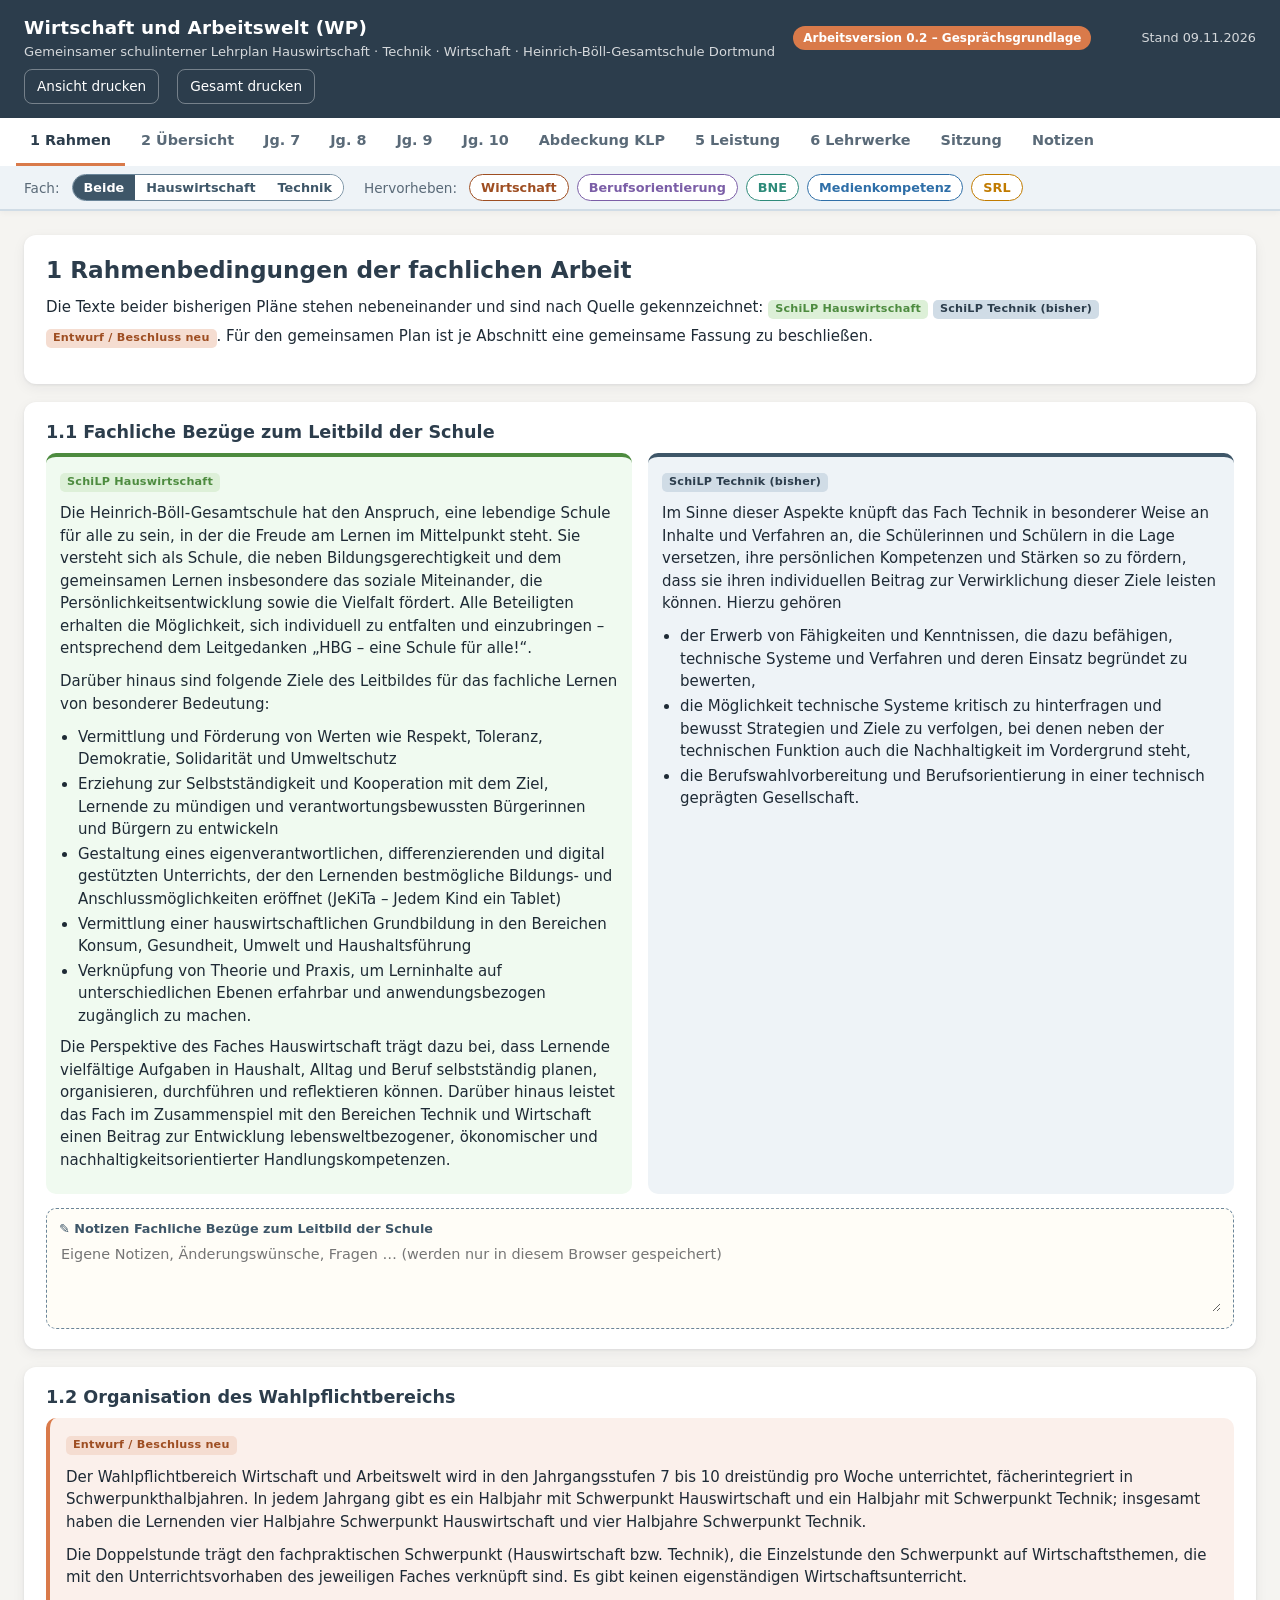
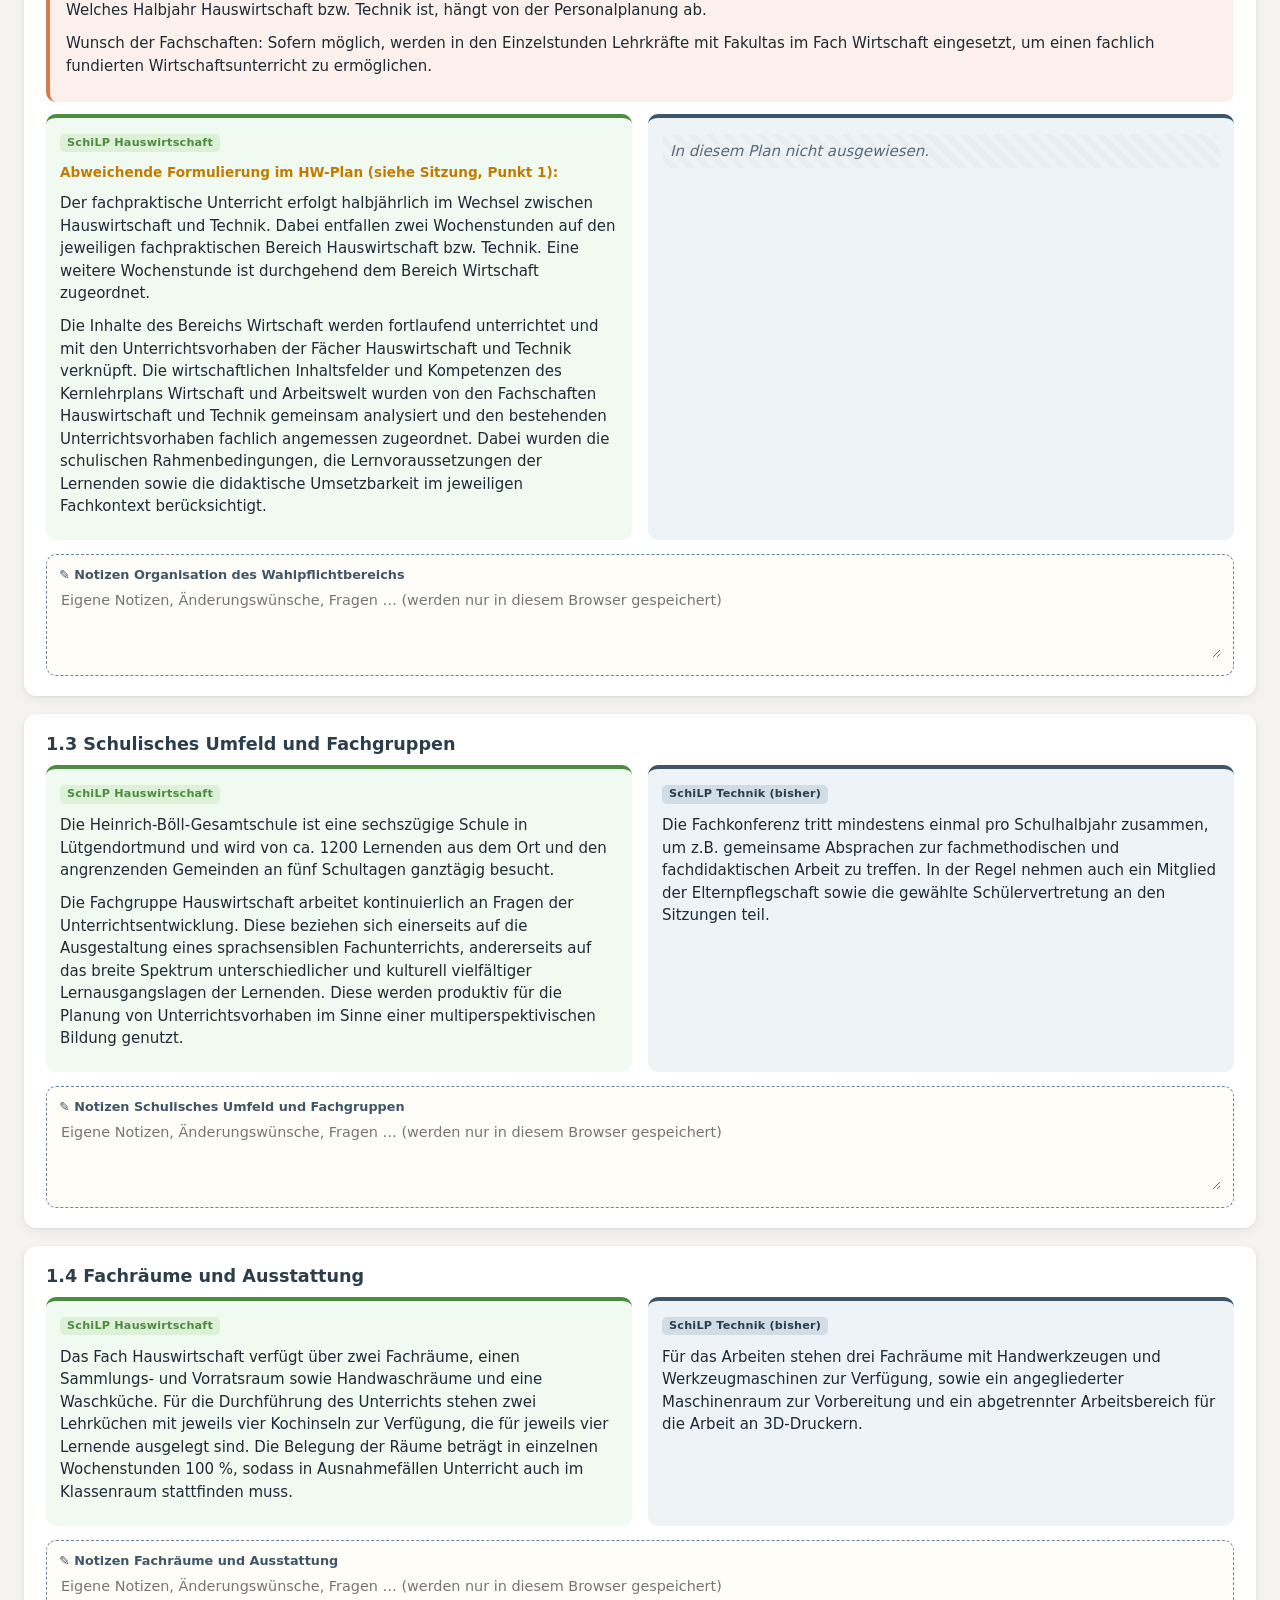
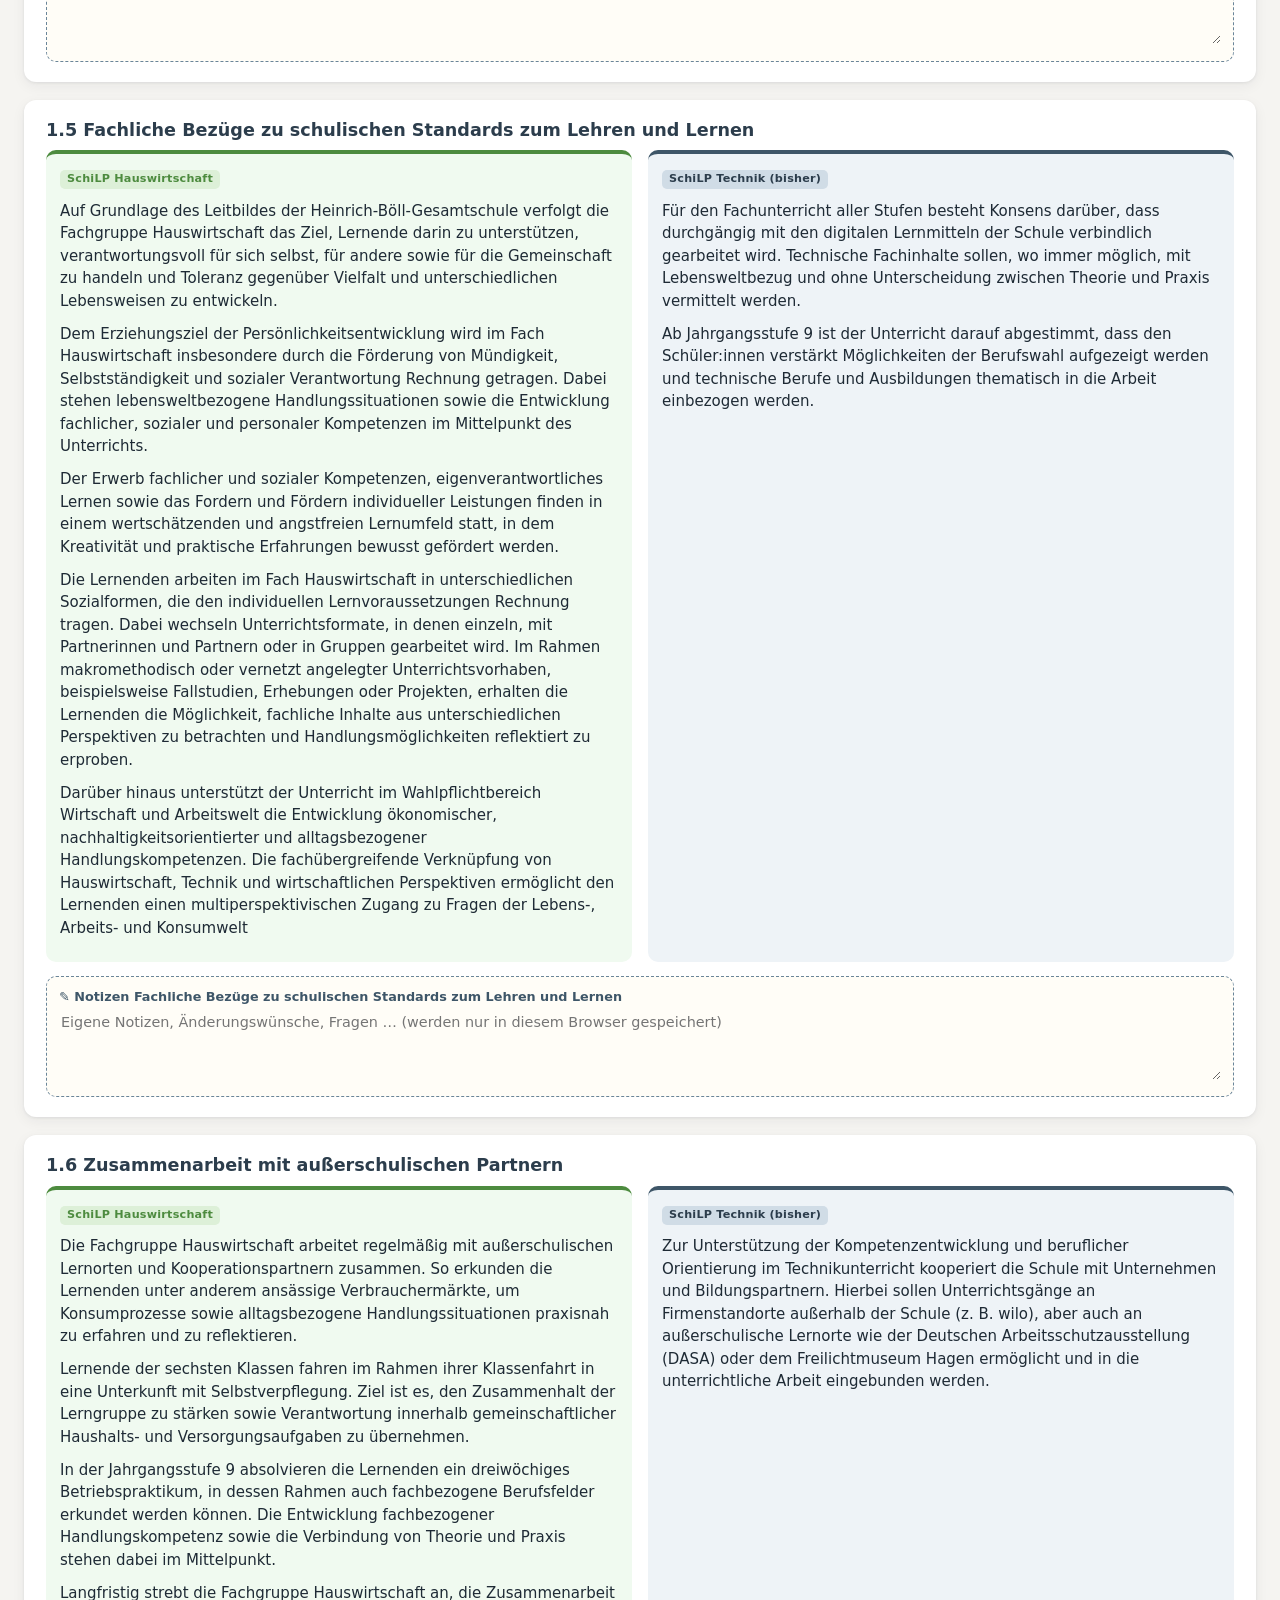
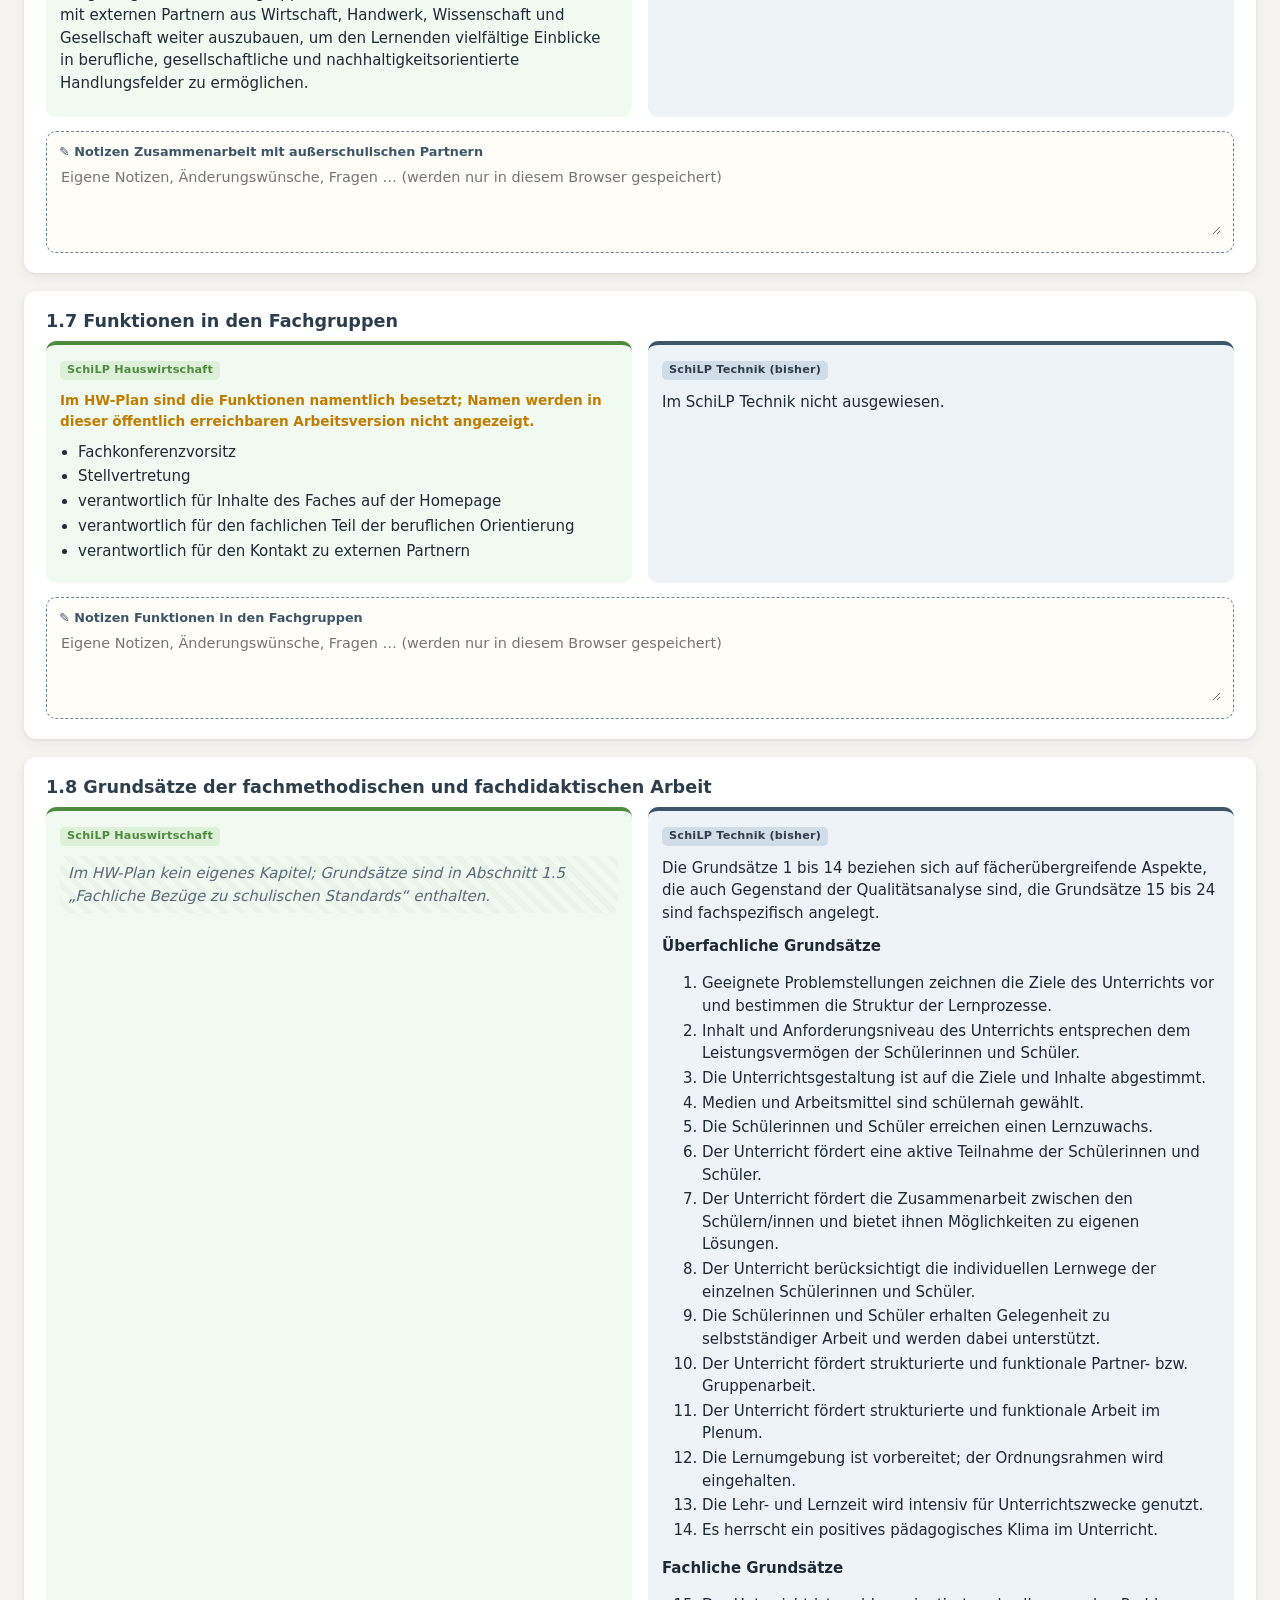
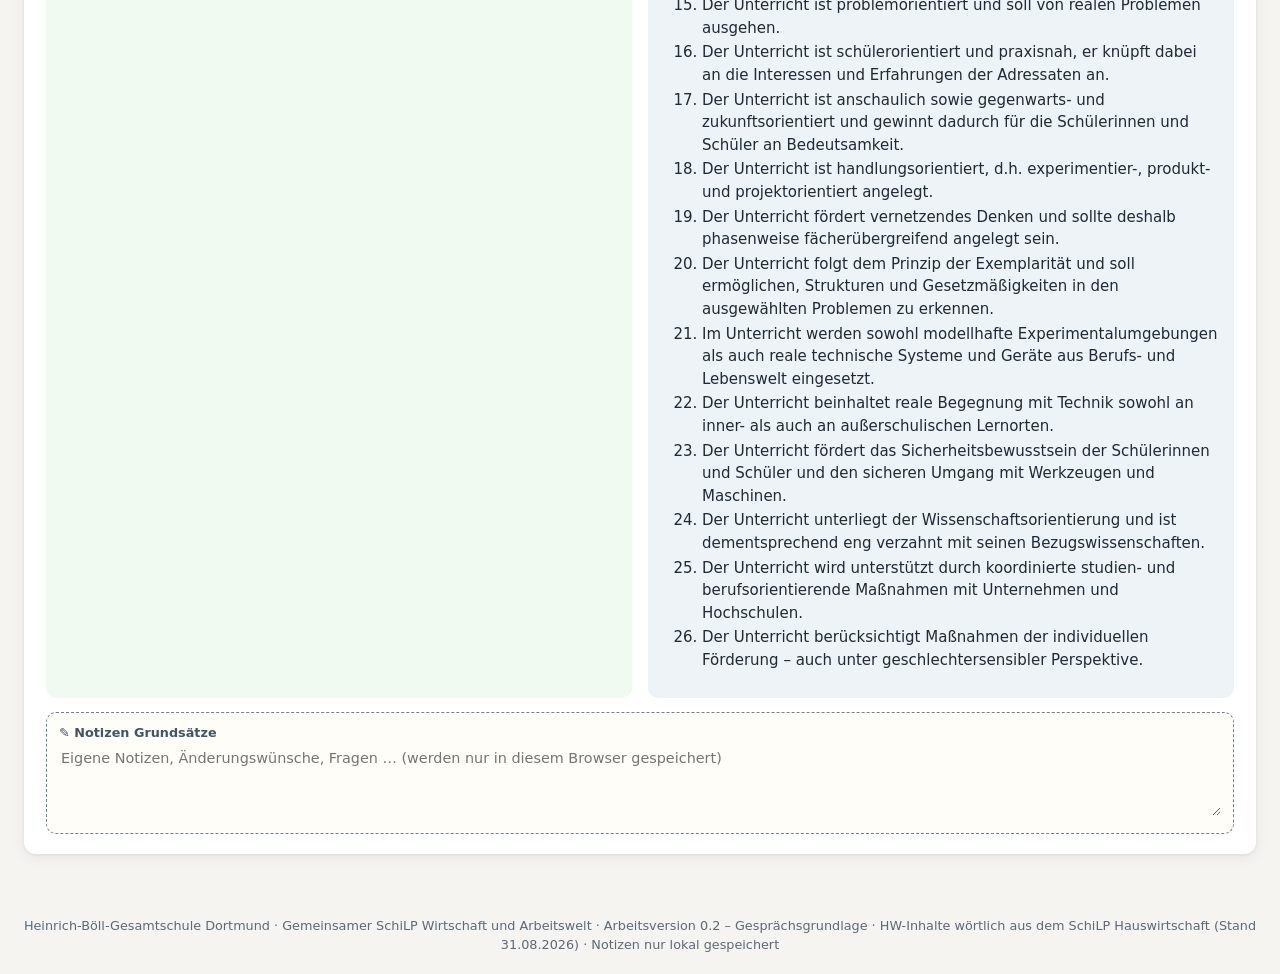
==== commit d9141d3e: "Wunsch der Fachschaften: Wirtschaftslehrkräfte in den Einzelstunden Co-Authored-By: Claude Opus 5.5 " ====
--- a/index.html
+++ b/index.html
@@ -2185,7 +2185,7 @@
       liste: ["der Erwerb von Fähigkeiten und Kenntnissen, die dazu befähigen, technische Systeme und Verfahren und deren Einsatz begründet zu bewerten,", "die Möglichkeit technische Systeme kritisch zu hinterfragen und bewusst Strategien und Ziele zu verfolgen, bei denen neben der technischen Funktion auch die Nachhaltigkeit im Vordergrund steht,", "die Berufswahlvorbereitung und Berufsorientierung in einer technisch geprägten Gesellschaft."] },
   ]},
   { titel: "Organisation des Wahlpflichtbereichs", teile: [
-    { q: "neu", absaetze: ["Der Wahlpflichtbereich Wirtschaft und Arbeitswelt wird in den Jahrgangsstufen 7 bis 10 dreistündig pro Woche unterrichtet, fächerintegriert in Schwerpunkthalbjahren. In jedem Jahrgang gibt es ein Halbjahr mit Schwerpunkt Hauswirtschaft und ein Halbjahr mit Schwerpunkt Technik; insgesamt haben die Lernenden vier Halbjahre Schwerpunkt Hauswirtschaft und vier Halbjahre Schwerpunkt Technik.", "Die Doppelstunde trägt den fachpraktischen Schwerpunkt (Hauswirtschaft bzw. Technik), die Einzelstunde den Schwerpunkt auf Wirtschaftsthemen, die mit den Unterrichtsvorhaben des jeweiligen Faches verknüpft sind. Es gibt keinen eigenständigen Wirtschaftsunterricht.", "Welches Halbjahr Hauswirtschaft bzw. Technik ist, hängt von der Personalplanung ab."] },
+    { q: "neu", absaetze: ["Der Wahlpflichtbereich Wirtschaft und Arbeitswelt wird in den Jahrgangsstufen 7 bis 10 dreistündig pro Woche unterrichtet, fächerintegriert in Schwerpunkthalbjahren. In jedem Jahrgang gibt es ein Halbjahr mit Schwerpunkt Hauswirtschaft und ein Halbjahr mit Schwerpunkt Technik; insgesamt haben die Lernenden vier Halbjahre Schwerpunkt Hauswirtschaft und vier Halbjahre Schwerpunkt Technik.", "Die Doppelstunde trägt den fachpraktischen Schwerpunkt (Hauswirtschaft bzw. Technik), die Einzelstunde den Schwerpunkt auf Wirtschaftsthemen, die mit den Unterrichtsvorhaben des jeweiligen Faches verknüpft sind. Es gibt keinen eigenständigen Wirtschaftsunterricht.", "Welches Halbjahr Hauswirtschaft bzw. Technik ist, hängt von der Personalplanung ab.", "Wunsch der Fachschaften: Sofern möglich, werden in den Einzelstunden Lehrkräfte mit Fakultas im Fach Wirtschaft eingesetzt, um einen fachlich fundierten Wirtschaftsunterricht zu ermöglichen."] },
     { q: "hw", hinweis: "Abweichende Formulierung im HW-Plan (siehe Sitzung, Punkt 1):", absaetze: ["Der fachpraktische Unterricht erfolgt halbjährlich im Wechsel zwischen Hauswirtschaft und Technik. Dabei entfallen zwei Wochenstunden auf den jeweiligen fachpraktischen Bereich Hauswirtschaft bzw. Technik. Eine weitere Wochenstunde ist durchgehend dem Bereich Wirtschaft zugeordnet.", "Die Inhalte des Bereichs Wirtschaft werden fortlaufend unterrichtet und mit den Unterrichtsvorhaben der Fächer Hauswirtschaft und Technik verknüpft. Die wirtschaftlichen Inhaltsfelder und Kompetenzen des Kernlehrplans Wirtschaft und Arbeitswelt wurden von den Fachschaften Hauswirtschaft und Technik gemeinsam analysiert und den bestehenden Unterrichtsvorhaben fachlich angemessen zugeordnet. Dabei wurden die schulischen Rahmenbedingungen, die Lernvoraussetzungen der Lernenden sowie die didaktische Umsetzbarkeit im jeweiligen Fachkontext berücksichtigt."] },
   ]},
   { titel: "Schulisches Umfeld und Fachgruppen", teile: [
@@ -2274,8 +2274,8 @@
     text: "Kapitel 5 des HW-Plans als gemeinsame Grundlage? Offen: Verteilung der vier Klassenarbeiten auf die beiden Schwerpunkthalbjahre (2 + 2), Nutzung der einmaligen Ersetzungsmöglichkeit (APO-S I) für eine Technik-Projektarbeit, Zusammensetzung der Halbjahres- und Jahresnote, Ergänzung praktischer Kriterien für Technik." },
   { id: "d9", titel: "Wegfall Statik und Fahrzeugtechnik (Technik)", tag: "technik",
     text: "Durch die Halbierung der Technikzeit entfallen Statik und Fahrzeugtechnik als eigene Vorhaben. Optionen: Statik als Expertenaufgabe in Jg. 10 (Blickpunkt S. 69/202), Antriebe/Mobilität als Expertenmodul in Jg. 9 (S. 116–131)." },
-  { id: "d10", titel: "Personal: Doppel- und Einzelstunde in einer Hand", tag: "organisation",
-    text: "Damit Wirtschaft mit dem Fachthema verknüpft ist, sollte die Lehrkraft der Doppelstunde auch die Einzelstunde unterrichten." },
+  { id: "d10", titel: "Personal: Einsatz in der Einzelstunde", tag: "organisation",
+    text: "Wunsch der Fachschaften: Sofern möglich, unterrichten Lehrkräfte mit Fakultas im Fach Wirtschaft die Einzelstunden, um einen fachlich fundierten Wirtschaftsunterricht zu ermöglichen. Zu klären: Absprachen zwischen der Lehrkraft der Doppelstunde und der Wirtschaftslehrkraft, damit die Wirtschaftsthemen eng mit dem jeweiligen Unterrichtsvorhaben verknüpft bleiben; Regelung für den Fall, dass keine Wirtschaftslehrkraft zur Verfügung steht." },
   { id: "d11", titel: "KAoA und außerschulische Partner", tag: "bo",
     text: "Abstimmung mit der Berufsorientierung: Praktikum Jg. 9 (HW 9.I Berufe Gesundheit/Ernährung, Technik 9 Automatisierung), Anschlussplanung Jg. 10. Partner laut Plänen: Verbrauchermärkte (HW), wilo, DASA, Freilichtmuseum Hagen (Technik)." },
 ];
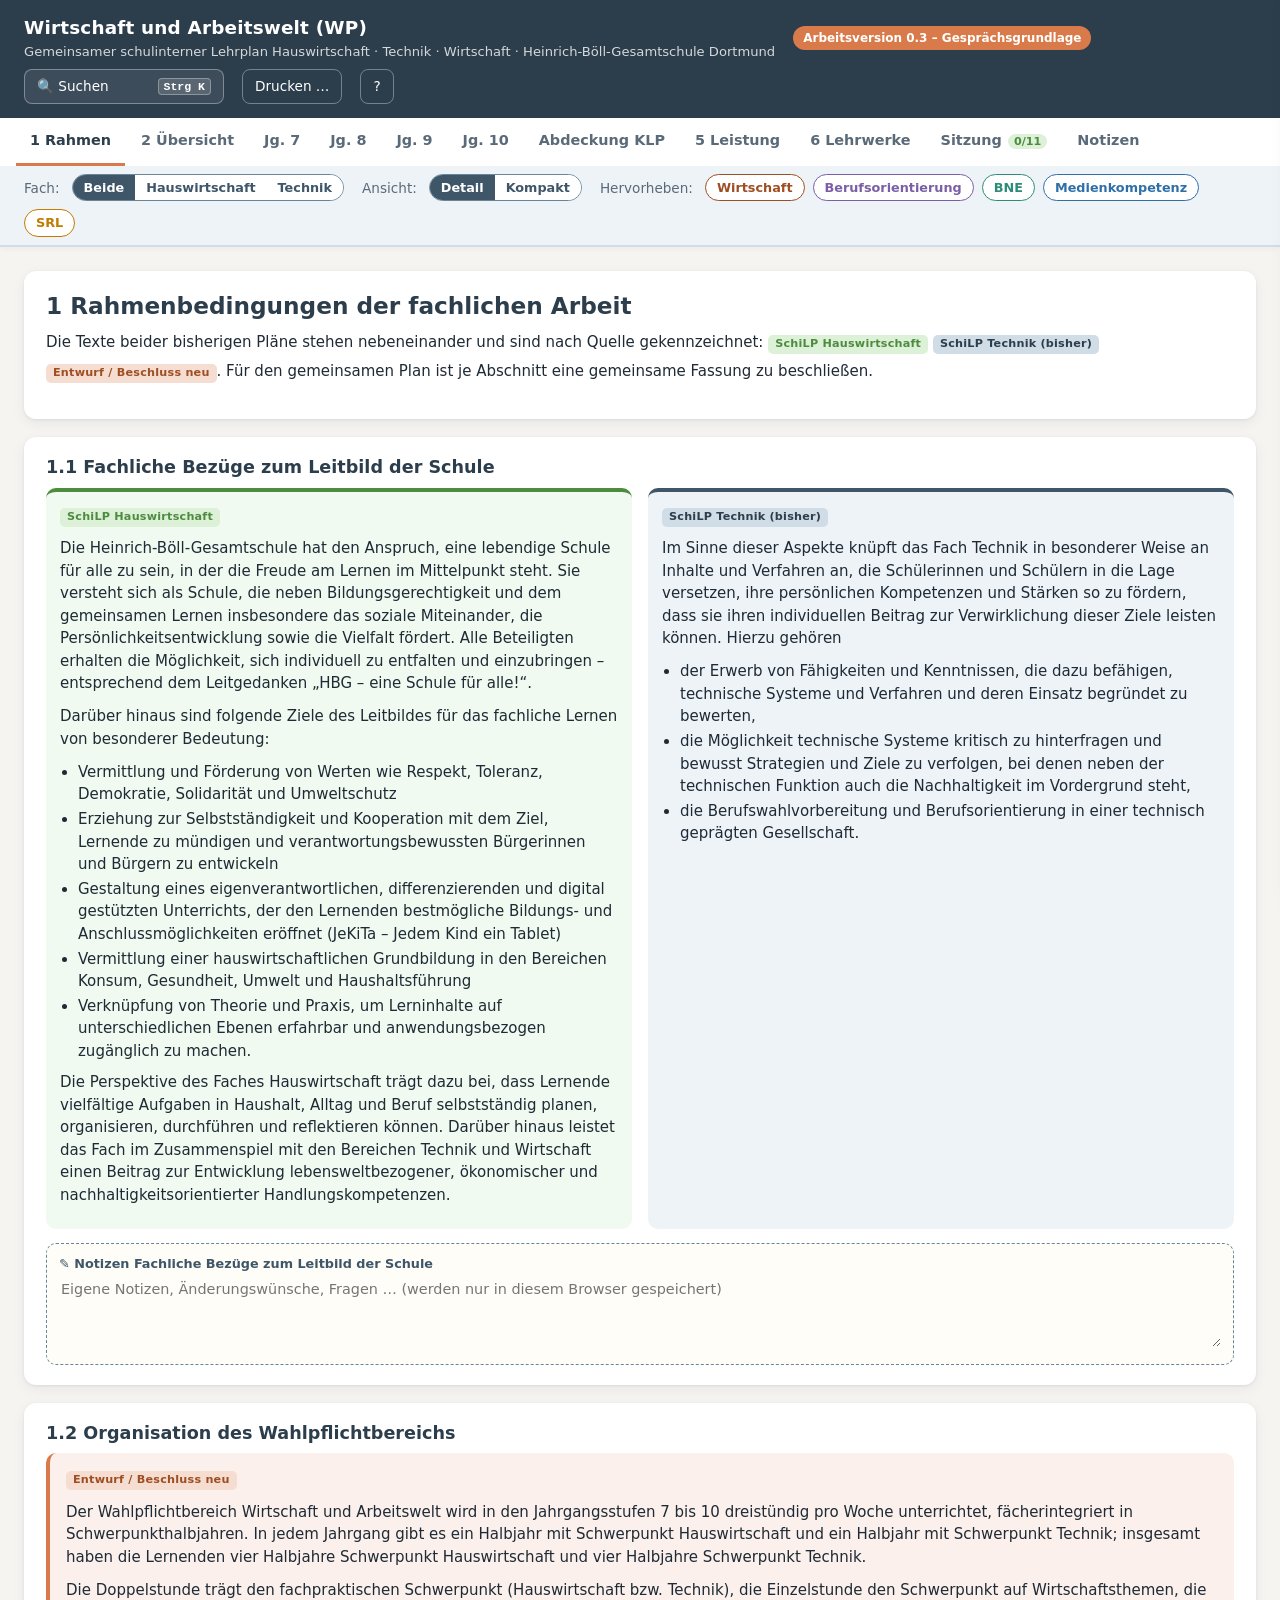
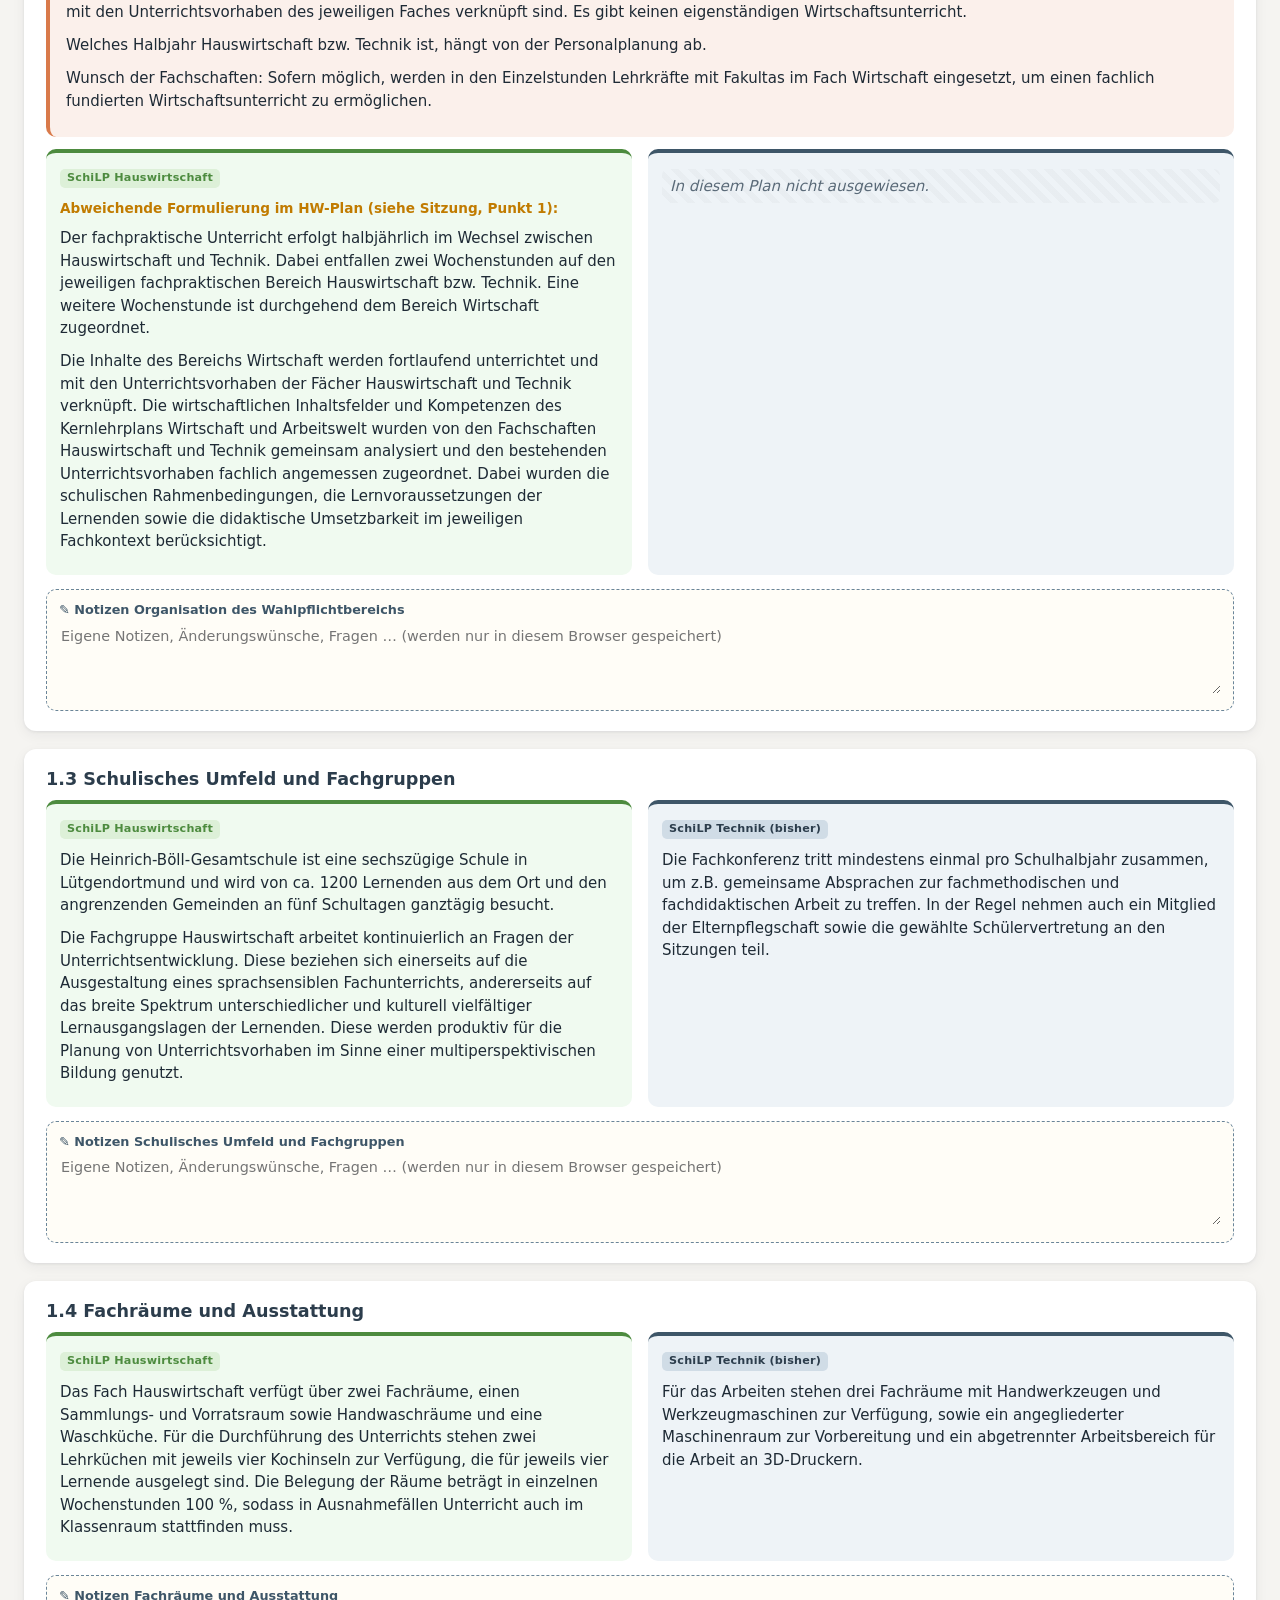
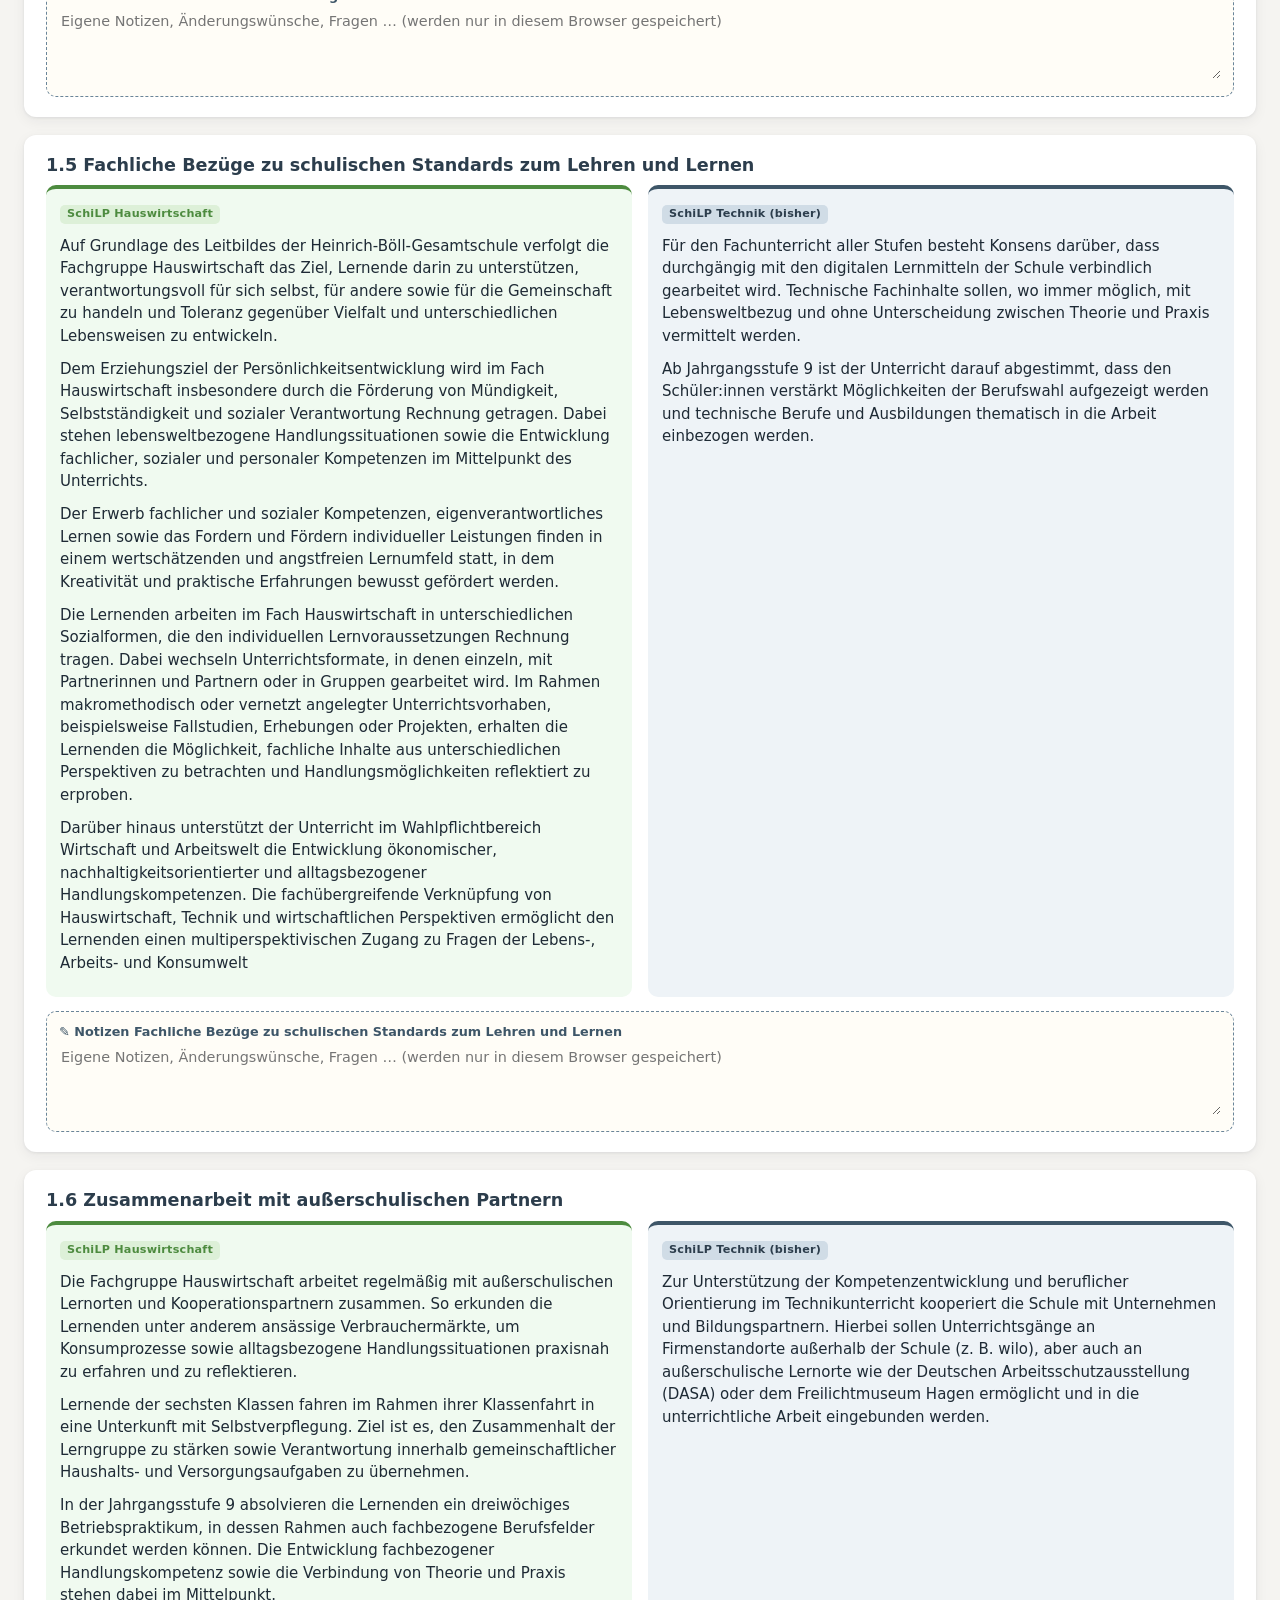
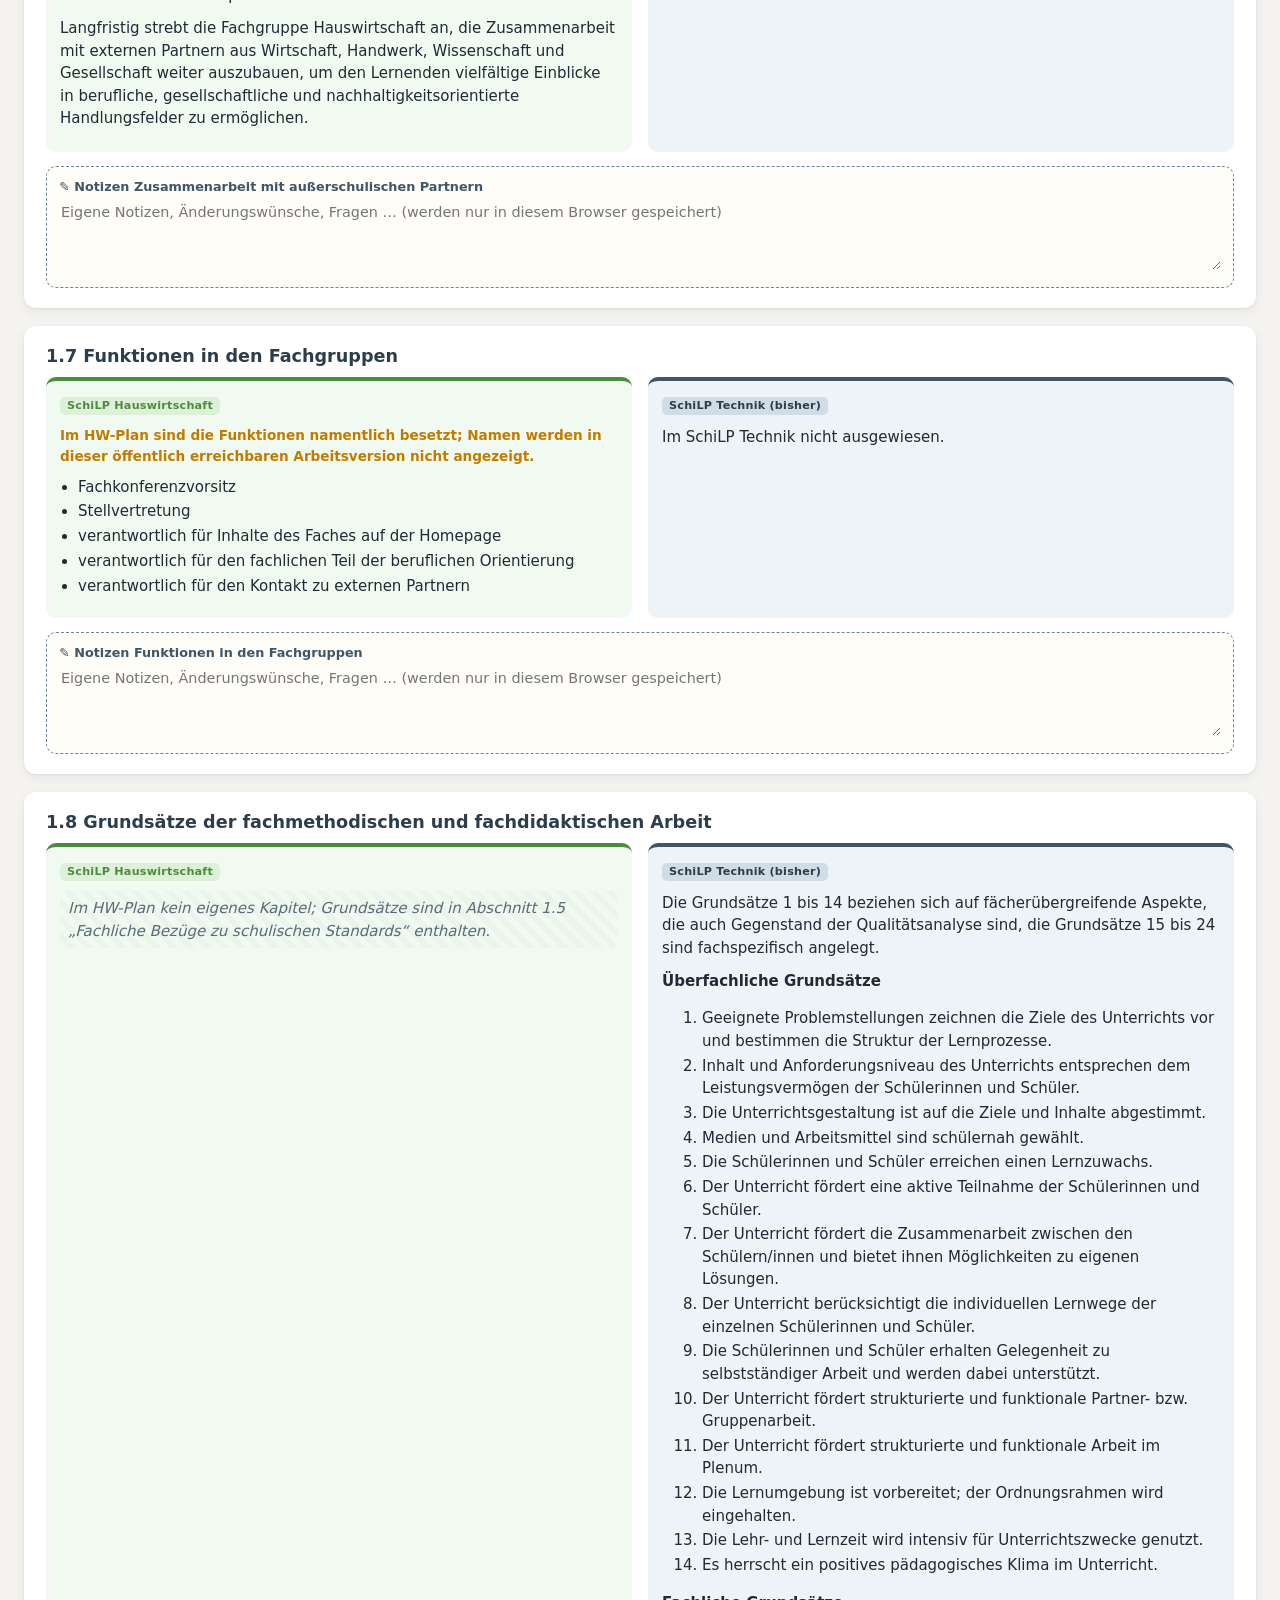
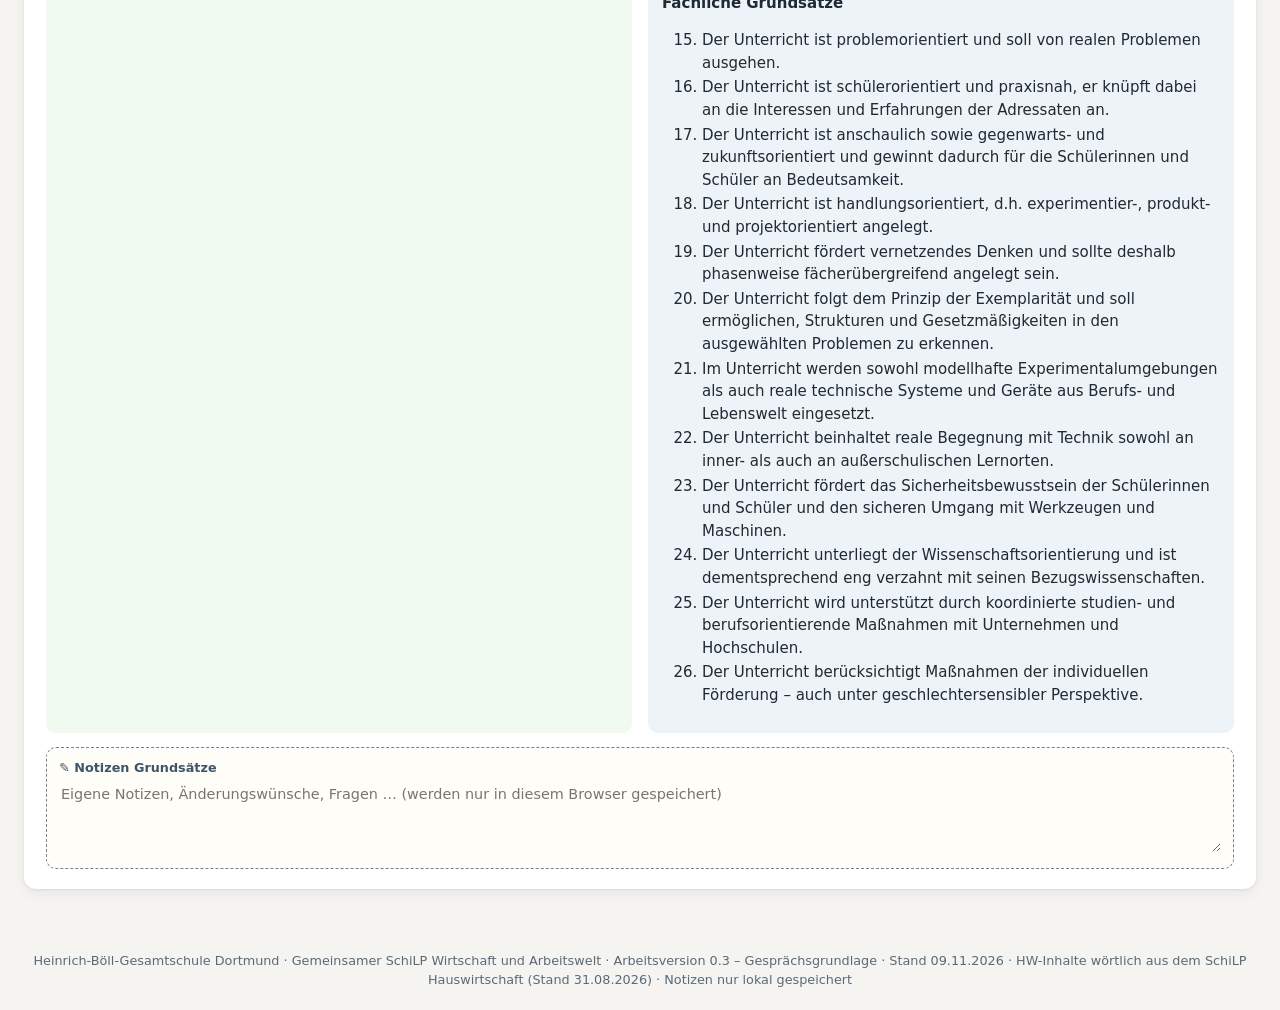
==== commit 1f1fe78d: "Arbeitsversion 0.3: Suche, Seitenleiste, Stundenbalken, Sitzungsmodus u. a. - Volltextsuche (Strg+K)" ====
--- a/index.html
+++ b/index.html
@@ -271,6 +271,167 @@
 
 table.seq td.s1{font-weight:400;color:var(--text)}
 
+/* ===== Interaktion v0.3 ===== */
+button.chip{border:none;cursor:pointer;font-family:inherit}
+button.chip:hover,.code-link:hover{filter:brightness(.93);text-decoration:underline}
+.code-link{font:inherit;font-size:.82em;font-weight:700;border:none;background:var(--slate-ghost);color:var(--slate-base);border-radius:4px;padding:0 4px;cursor:pointer}
+.code-link.hw{background:var(--sage-ghost);color:var(--sage-dark)} .code-link.tc{background:var(--slate-ghost);color:var(--slate-base)}
+.code-link.wi{background:var(--rust-ghost);color:var(--wi)} .code-link.mkr{background:var(--mkr-pale);color:var(--mkr)}
+a.chip.lnk{text-decoration:none} a.dot{display:inline-block;margin:0 2px}
+
+/* Topbar */
+.searchbtn{display:inline-flex;gap:8px;align-items:center;min-width:200px;justify-content:space-between;background:rgba(255,255,255,.08)!important}
+kbd{font:600 .72rem ui-monospace,monospace;background:rgba(255,255,255,.15);border:1px solid rgba(255,255,255,.3);border-radius:4px;padding:1px 5px}
+.dlg kbd{background:var(--slate-ghost);border-color:var(--slate-pale);color:var(--slate-dark)}
+nav.tabs a{position:relative}
+.tabdot{display:none;position:absolute;top:9px;right:4px;width:7px;height:7px;border-radius:50%;background:var(--rust-base)}
+nav.tabs a.hasnotes .tabdot{display:block}
+.tabbadge{margin-left:6px;font-size:.7rem;background:var(--sage-pale);color:var(--sage-dark);border-radius:999px;padding:1px 6px}
+.seg.small button{font-size:.78rem;padding:3px 10px}
+
+/* Stundenbalken */
+.hbar{margin-top:10px}
+.hbar .track{position:relative;height:20px;background:#fff;border:1px solid var(--slate-pale);border-radius:6px;display:flex;overflow:visible}
+.hbar.compact .track{height:14px}
+.seg-b{height:100%;display:flex;align-items:center;justify-content:center;font-size:.66rem;font-weight:700;color:#fff;overflow:hidden;white-space:nowrap;border-right:1px solid rgba(255,255,255,.6)}
+.hbar.compact .seg-b{font-size:0}
+.seg-b.hw{background:var(--hw)} .seg-b.hw.alt{background:#6FA562} .seg-b.tc{background:var(--tc)} .seg-b.wi{background:var(--wi)}
+.seg-b.range{background:repeating-linear-gradient(45deg,var(--sage-mid),var(--sage-mid) 4px,#fff 4px,#fff 8px)}
+.hbar .limit{position:absolute;top:-4px;bottom:-4px;width:0;border-left:2px dashed var(--slate-dark)}
+.hbar .hlabel{font-size:.78rem;color:var(--text-muted);margin-top:4px}
+.hbar.over .hmsg{color:var(--color-error);font-weight:700} .hbar.warn .hmsg{color:var(--color-warning);font-weight:700} .hbar.ok .hmsg{color:var(--sage-dark);font-weight:700}
+.hbar.over .track{border-color:var(--color-error)}
+.limitsw{border:2px dashed var(--slate-dark);background:transparent!important;width:0!important}
+table.bil td{width:45%} table.bil td:first-child{width:10%}
+
+/* Jahrgangsseite: Werkzeuge, Seitennavigation, Gegenüberstellung */
+.jgtools{display:flex;gap:8px;align-items:center;flex-wrap:wrap;margin-top:14px}
+.jgwrap{display:grid;grid-template-columns:minmax(0,1fr) 250px;gap:20px;align-items:start}
+@media (max-width:1150px){.jgwrap{grid-template-columns:1fr}.toc{display:none}}
+.toc{position:sticky;top:110px;max-height:calc(100vh - 130px);overflow:auto}
+.toc-in{background:#fff;border-radius:var(--radius);box-shadow:var(--shadow);padding:12px 12px 14px;font-size:.8rem}
+.toc-title{font-weight:700;color:var(--text-muted);text-transform:uppercase;font-size:.7rem;letter-spacing:.05em;margin-bottom:6px}
+.toc-h{font-weight:700;margin:10px 0 4px;padding-left:6px;border-left:4px solid}
+.toc-h.hw{border-color:var(--hw);color:var(--sage-dark)} .toc-h.tc{border-color:var(--tc);color:var(--slate-dark)}
+.toc a{display:block;text-decoration:none;color:var(--text);padding:3px 6px;border-radius:6px;line-height:1.3}
+.toc a:hover{background:var(--slate-ghost)}
+.toc a.toc-s{padding-left:16px;color:var(--text-muted)}
+.toc a.on{background:var(--rust-ghost);color:var(--rust-dark);font-weight:600}
+.jgmode-vergleich{display:none}
+body.jg-vergleich .jgmode-vergleich{display:block}
+body.jg-vergleich .jgmode-vorhaben{display:none}
+table.cmp th.rowh{width:14%;background:var(--slate-ghost);text-transform:none;letter-spacing:0;font-size:.82rem;vertical-align:top}
+table.cmp td{width:43%}
+.cmpuv{padding:6px 0;border-bottom:1px dashed var(--slate-pale)} .cmpuv:last-child{border-bottom:none}
+.cmpl{font-weight:700;font-size:.78rem;text-decoration:none;display:inline-block;margin-bottom:3px}
+ol.seqlist{margin:0;padding-left:1.2em}
+body.only-hw table.cmp .tc, body.only-tc table.cmp .hw{display:none}
+
+/* Vorhaben: Werkzeuge, Notizmarker, Kompaktansicht */
+.uvtools{display:flex;gap:8px;align-items:center}
+.linkbtn{font:inherit;font-size:.75rem;border:1px solid var(--slate-pale);background:#fff;border-radius:6px;padding:2px 7px;cursor:pointer;color:var(--slate-base);vertical-align:middle}
+.linkbtn:hover{background:var(--slate-ghost)}
+h3 .linkbtn{opacity:0;transition:opacity .2s} h3:hover .linkbtn,.disc:hover .linkbtn{opacity:1}
+.rowtools{display:flex;gap:4px;margin-top:8px;opacity:.55;transition:opacity .2s}
+tr.seqrow:hover .rowtools{opacity:1}
+.mini{font:inherit;font-size:.72rem;border:1px solid var(--slate-pale);background:#fff;border-radius:6px;padding:1px 6px;cursor:pointer;color:var(--slate-base)}
+tr.seqnote.hidden{display:none}
+tr.seqnote td{background:#FFFDF7;padding:4px 10px 10px}
+.note.small{margin-top:4px} .note.small textarea{min-height:44px}
+.ndot{display:none;width:8px;height:8px;border-radius:50%;background:var(--rust-base);margin-left:8px;vertical-align:middle}
+details.uv.hasnotes .ndot{display:inline-block}
+.fnote{margin-top:6px;padding:6px 8px;background:var(--mkr-pale);border-radius:6px;font-size:.85rem}
+body.kompakt details.uv .detail, body.kompakt table.seq .cx, body.kompakt .themen{display:none}
+body.kompakt table.seq td.s1{width:auto}
+body.kompakt table.seq tr.seqrow td.s1{display:flex;gap:12px;align-items:baseline;flex-wrap:wrap}
+body.kompakt .stitle{margin:0}
+body.kompakt table.seq thead{display:none}
+.flash{animation:flash 1.8s ease-out}
+@keyframes flash{0%{box-shadow:0 0 0 4px var(--rust-base)}100%{box-shadow:0 0 0 0 transparent}}
+tr.flash td{animation:flashbg 2s ease-out}
+@keyframes flashbg{0%{background:var(--rust-pale)}100%{background:transparent}}
+mark,mark.hit{background:#FFE58A;color:inherit;border-radius:2px;padding:0 1px}
+
+/* Seitenleiste */
+.drawer{position:fixed;top:0;right:0;bottom:0;width:min(440px,92vw);background:#fff;box-shadow:-6px 0 24px rgba(0,0,0,.15);transform:translateX(105%);transition:transform .25s ease;z-index:60;display:flex;flex-direction:column}
+.drawer.open{transform:none}
+.drawer-head{display:flex;justify-content:space-between;align-items:center;padding:14px 18px;background:var(--slate-dark);color:#fff;font-weight:700}
+.drawer-body{padding:16px 18px;overflow:auto}
+.drawer-body .def{font-size:1.02rem;color:var(--slate-dark);background:var(--slate-ghost);padding:10px 12px;border-radius:8px;margin:0 0 4px}
+.drawer-body h5{margin-top:16px}
+.dlink{display:block;text-decoration:none;color:var(--text);padding:7px 8px;border-radius:8px;border:1px solid var(--slate-pale);margin-bottom:6px;font-size:.88rem}
+.dlink:hover{background:var(--slate-ghost)}
+.dlink.sub{font-size:.8rem;padding:4px 8px;border-style:dashed}
+.djg{font-weight:700;font-size:.75rem;color:var(--text-muted);margin:8px 0 4px}
+.x{background:transparent;border:none;color:inherit;font-size:1.1rem;cursor:pointer;padding:2px 6px}
+
+/* Overlays */
+.overlay{position:fixed;inset:0;background:rgba(30,42,53,.45);z-index:70;display:flex;align-items:flex-start;justify-content:center;padding-top:10vh}
+.overlay[hidden]{display:none}
+.sbox,.dlg{background:#fff;border-radius:14px;box-shadow:0 20px 50px rgba(0,0,0,.25);width:min(720px,94vw);max-height:76vh;display:flex;flex-direction:column;overflow:hidden}
+.dlg{padding:20px 22px;overflow:auto}
+#sinput{font:inherit;font-size:1.1rem;border:none;border-bottom:1px solid var(--slate-pale);padding:16px 18px;outline:none}
+.sinfo{font-size:.78rem;color:var(--text-muted);padding:6px 18px;background:var(--slate-ghost)}
+.sres{overflow:auto}
+.sitem{display:block;width:100%;text-align:left;font:inherit;border:none;border-bottom:1px solid var(--slate-ghost);background:#fff;padding:10px 18px;cursor:pointer}
+.sitem.sel,.sitem:hover{background:var(--rust-ghost)}
+.scrumb{display:block;font-size:.72rem;color:var(--text-muted)}
+.stitle2{display:block;font-weight:700;color:var(--slate-dark)}
+.ssnip{display:block;font-size:.82rem;color:var(--text-muted)}
+.pchecks{display:flex;flex-wrap:wrap;gap:6px 16px}
+.dlgbtns{display:flex;gap:8px;margin-top:16px;align-items:center}
+.dlgbtns .spacer{flex:1}
+.btn.small{font-size:.75rem;padding:2px 8px;margin-left:8px}
+.namerow input{font:inherit;padding:5px 8px;border:1px solid var(--slate-mid);border-radius:6px;min-width:220px}
+.notelist.foreign{border-left:5px solid var(--mkr)}
+
+/* Sitzungsstatus */
+.sprog{display:flex;height:12px;border-radius:6px;overflow:hidden;background:var(--slate-ghost);margin-top:10px}
+.sp.b,.slegend i.b{background:var(--sage-base)} .sp.d,.slegend i.d{background:var(--rust-mid)} .sp.z,.slegend i.z{background:#bbb} .sp.o,.slegend i.o{background:var(--slate-pale)}
+.slegend{display:flex;gap:14px;font-size:.8rem;color:var(--text-muted);margin-top:6px;flex-wrap:wrap}
+.slegend i{display:inline-block;width:10px;height:10px;border-radius:3px;margin-right:4px;vertical-align:middle}
+
+/* Sitzungsmodus */
+.meeting{position:fixed;inset:0;z-index:80;background:var(--bg);display:flex;flex-direction:column}
+.meeting[hidden]{display:none}
+body.meeting-on{overflow:hidden}
+.m-top{display:flex;align-items:center;gap:16px;padding:12px 24px;background:var(--slate-dark);color:#fff;font-weight:600}
+.m-dots{flex:1;display:flex;gap:6px;justify-content:center;flex-wrap:wrap}
+.mdot{width:16px;height:16px;border-radius:50%;border:2px solid rgba(255,255,255,.6);cursor:pointer;background:transparent}
+.mdot.s-beschlossen{background:var(--sage-base);border-color:var(--sage-base)} .mdot.s-diskutiert{background:var(--rust-mid);border-color:var(--rust-mid)} .mdot.s-zurueckgestellt{background:#999;border-color:#999}
+.mdot.cur{outline:3px solid #fff;outline-offset:2px}
+.m-main{flex:1;overflow:auto;padding:4vh 8vw;max-width:1200px;margin:0 auto;width:100%}
+.m-main h1{font-size:clamp(1.6rem,3vw,2.6rem);color:var(--slate-dark);margin:8px 0 16px}
+.m-text{font-size:clamp(1.05rem,1.6vw,1.4rem);line-height:1.55}
+.m-status{display:flex;gap:10px;flex-wrap:wrap;margin:22px 0}
+.mst{font:inherit;font-size:1rem;font-weight:600;padding:8px 18px;border-radius:999px;border:2px solid var(--slate-pale);background:#fff;cursor:pointer;color:var(--slate-base)}
+.mst.on.s-offen{background:var(--slate-base);border-color:var(--slate-base);color:#fff}
+.mst.on.s-diskutiert{background:var(--rust-base);border-color:var(--rust-base);color:#fff}
+.mst.on.s-beschlossen{background:var(--sage-dark);border-color:var(--sage-dark);color:#fff}
+.mst.on.s-zurueckgestellt{background:#777;border-color:#777;color:#fff}
+.m-note label{font-weight:700;color:var(--slate-base);display:block;margin-bottom:6px}
+.m-note textarea{width:100%;min-height:160px;font:inherit;font-size:1.1rem;padding:12px 14px;border:2px solid var(--slate-pale);border-radius:10px;background:#FFFDF7}
+.m-bottom{display:flex;justify-content:space-between;align-items:center;gap:12px;padding:12px 24px;background:#fff;border-top:1px solid var(--slate-pale);flex-wrap:wrap}
+.m-timer{display:flex;align-items:center;gap:8px;font-size:1.1rem}
+#m-time{font:700 1.6rem ui-monospace,monospace;color:var(--slate-dark)} #m-time.late{color:var(--color-error)}
+#m-plan{width:60px;font:inherit;padding:3px 6px;border:1px solid var(--slate-pale);border-radius:6px}
+
+@media print{
+  .drawer,.overlay,.meeting,.toc,.rowtools,.linkbtn,.jgtools,.searchbtn{display:none!important}
+  .jgwrap{display:block}
+  body.printsel section.view{display:none!important}
+  body.printsel section.view.psel{display:block!important;break-before:page}
+  body.printsel .jgmode-vergleich{display:none!important}
+  body.printsel .jgmode-vorhaben{display:block!important}
+  body.print-nonotes .note, body.print-nonotes tr.seqnote{display:none!important}
+  tr.seqnote.hidden{display:none!important}
+  tr.seqnote:not(.hidden) .note:not(.has){display:none}
+  .hbar .track{-webkit-print-color-adjust:exact;print-color-adjust:exact}
+}
+details.uv, tr.seqrow, .card, .disc{scroll-margin-top:120px}
+.code-link{padding:0 2px}
+.cmpl{margin-right:6px}
+
 </style>
 </head>
 <body>
@@ -1755,7 +1916,7 @@
   untertitel: "Gemeinsamer schulinterner Lehrplan Hauswirtschaft · Technik · Wirtschaft",
   schule: "Heinrich-Böll-Gesamtschule Dortmund",
   stand: "09.11.2026",
-  version: "Arbeitsversion 0.2 – Gesprächsgrundlage",
+  version: "Arbeitsversion 0.3 – Gesprächsgrundlage",
   lehrwerkTC: "Blickpunkt Technik SI, Westermann 2025 (ISBN 978-3-14-188512-5)",
   lehrwerkWI: "starkeSeiten Wahlpflicht Wirtschaft und Arbeitswelt – Wirtschaft, NRW, Klett",
   lehrwerkHW: "starkeSeiten Hauswirtschaft / WP-Arbeitslehre Hauswirtschaft/Wirtschaft, Klett",
@@ -2283,18 +2444,23 @@
 </script>
 <script>
 /* =========================================================================
-   Gemeinsamer SchiLP WAW – Rendering, Navigation, Filter, Notizen (localStorage)
+   Gemeinsamer SchiLP WAW – Rendering und Interaktion
    HW-Inhalte stammen wörtlich aus src/hw-data.js (aus dem PDF erzeugt).
+   Funktionen: Navigation, Suche, Seitenleiste für Codes, Stundenbalken,
+   Gegenüberstellung, Kompaktansicht, Sitzungsmodus, Notizen (localStorage),
+   Zusammenführen von Notizen, Links, Druckauswahl.
    ========================================================================= */
 (function () {
   "use strict";
 
-  /* ---------- Speicher (localStorage mit Fallback) ---------- */
+  /* =======================================================================
+     Speicher (localStorage mit Fallback)
+     ======================================================================= */
   const PREFIX = "schilp-waw:";
   const mem = {};
   const store = {
     get(k) { try { const v = localStorage.getItem(PREFIX + k); return v === null ? (mem[k] ?? "") : v; } catch (e) { return mem[k] ?? ""; } },
-    set(k, v) { mem[k] = v; try { if (v === "" || v == null) localStorage.removeItem(PREFIX + k); else localStorage.setItem(PREFIX + k, v); } catch (e) { /* gesperrt */ } },
+    set(k, v) { if (v === "" || v == null) delete mem[k]; else mem[k] = v; try { if (v === "" || v == null) localStorage.removeItem(PREFIX + k); else localStorage.setItem(PREFIX + k, v); } catch (e) { /* gesperrt */ } },
     all() {
       const out = {};
       try { for (let i = 0; i < localStorage.length; i++) { const k = localStorage.key(i); if (k && k.startsWith(PREFIX)) out[k.slice(PREFIX.length)] = localStorage.getItem(k); } } catch (e) { Object.assign(out, mem); }
@@ -2302,22 +2468,43 @@
     },
   };
 
-  /* ---------- Hilfen ---------- */
+  /* =======================================================================
+     Hilfen
+     ======================================================================= */
   const esc = (s) => String(s ?? "").replace(/[&<>"']/g, (c) => ({ "&": "&amp;", "<": "&lt;", ">": "&gt;", '"': "&quot;", "'": "&#39;" }[c]));
-  const ul = (arr) => arr && arr.length ? `<ul>${arr.map((x) => `<li>${esc(x)}</li>`).join("")}</ul>` : "";
   const sum = (arr, k) => arr.reduce((a, x) => a + (x[k] || 0), 0);
   const JGS = [7, 8, 9, 10];
   const FACH = { hw: "Hauswirtschaft", tc: "Technik" };
+  const RAHMEN_STD = 54;
   const SRC = { hw: ["SchiLP Hauswirtschaft", "hw"], tc: ["SchiLP Technik (bisher)", "tc"], neu: ["Entwurf / Beschluss neu", "neu"], tcneu: ["Entwurf Technik", "neu"] };
   const src = (q) => `<span class="src ${SRC[q][1]}">${SRC[q][0]}</span>`;
   const notGiven = (txt) => `<p class="nicht">${esc(txt || "Im HW-Plan nicht ausgewiesen.")}</p>`;
-  const chipWI = (n, opt) => `<span class="chip wi t-wi" title="${esc(IF_WI[n].name)}">${opt ? "(" : ""}Wi IF ${n} · ${esc(IF_WI[n].kurz)}${opt ? ")" : ""}</span>`;
+  const spaced = (c) => c.replace(/^([A-Z]+)(\d+)$/, "$1 $2");
+
+  /* Kompetenzcodes und MKR-Codes in Texten anklickbar machen (öffnet die Seitenleiste) */
+  function linkify(text, fach) {
+    let h = esc(text);
+    if (fach) h = h.replace(/\((SK|MK|UK|HK)\s?(\d+)\)/g, (m, a, n) => `(<button class="code-link ${fach}" data-code="${fach}:${a}${n}">${a} ${n}</button>)`);
+    h = h.replace(/MKR (\d\.\d)/g, (m, c) => `<button class="code-link mkr" data-code="mkr:${c}">MKR ${c}</button>`);
+    return h;
+  }
+  const ul = (arr, fach) => arr && arr.length ? `<ul>${arr.map((x) => `<li>${linkify(x, fach)}</li>`).join("")}</ul>` : "";
+
+  const chipWI = (n, opt) => `<button class="chip wi t-wi" data-code="wi:${n}" title="${esc(IF_WI[n].name)}">${opt ? "(" : ""}Wi IF ${n} · ${esc(IF_WI[n].kurz)}${opt ? ")" : ""}</button>`;
   const chipF = (fach, n) => fach === "hw"
-    ? `<span class="chip hw" title="${esc(IF_HW[n])}">HW IF ${n}</span>`
-    : `<span class="chip tc" title="${esc(IF_TC[n].name)}">TC IF ${n}</span>`;
+    ? `<button class="chip hw" data-code="hwif:${n}" title="${esc(IF_HW[n])}">HW IF ${n}</button>`
+    : `<button class="chip tc" data-code="tcif:${n}" title="${esc(IF_TC[n].name)}">TC IF ${n}</button>`;
   const codesOf = (arr) => [...new Set(arr.flatMap((s) => [...s.matchAll(/\((SK|MK|UK|HK)\s?(\d+)\)/g)].map((m) => m[1] + m[2])))];
 
-  /* ---------- Einheitliches Modell für beide Fächer ---------- */
+  function parseHours(z) {
+    const n = (String(z).match(/\d+/g) || []).map(Number);
+    if (!n.length) return [0, 0];
+    return [n[0], n[1] && n[1] > n[0] ? n[1] : n[0]];
+  }
+
+  /* =======================================================================
+     Einheitliches Modell für beide Fächer
+     ======================================================================= */
   function hwModel(h) {
     const fachIF = [], wiIF = [];
     h.inhaltsfelder.forEach((s) => {
@@ -2325,9 +2512,9 @@
       if (m[1] === "Hauswirtschaft") fachIF.push(+m[2]); else wiIF.push({ n: +m[2], opt: s.trim().startsWith("(") });
     });
     return {
-      fach: "hw", id: h.id, jg: h.jg, label: `HW ${h.jg}.${h.nr}`, titel: h.titel, zeit: h.zeit,
+      fach: "hw", id: h.id, jg: h.jg, label: `HW ${h.jg}.${h.nr}`, titel: h.titel, zeit: h.zeit, std: parseHours(h.zeit),
       ifText: h.inhaltsfelder, fachIF, wiIF,
-      kompFach: h.kompetenzen, kompWi: h.wirtschaft, inhFach: h.inhalteHW, inhWi: h.inhalteWi, mkr: h.mkr,
+      kompFach: h.kompetenzen, kompWi: h.wirtschaft, inhFach: h.inhalteHW, inhWi: h.inhalteWi, mkr: h.mkr, mkrCodes: [],
       sequenzen: h.sequenzen.map((s) => ({ nr: s.nr, titel: s.titel, themen: s.themen, zeit: s.zeit,
         ideen: [{ items: s.ideen }], kompFach: s.kompHW, kompWi: s.kompWI, matFach: s.matHW, matWi: s.matWI })),
       extras: null, quelle: "hw",
@@ -2335,52 +2522,98 @@
   }
   function tcModel(t) {
     const ds = sum(t.sequenzen, "ds"), es = sum(t.sequenzen, "es");
+    const kText = (c) => `${KLP_TC[c]} (${spaced(c)})`;
     return {
       fach: "tc", id: t.id, jg: t.jg, label: `TC ${t.jg}`, titel: t.titel, untertitel: t.untertitel, leitfrage: t.leitfrage,
-      zeit: `ca. ${ds + es} Std. (${ds} Doppelstunde Technik + ${es} Einzelstunde Wirtschaft)`,
+      zeit: `ca. ${ds + es} Std. (${ds} Doppelstunde Technik + ${es} Einzelstunde Wirtschaft)`, std: [ds + es, ds + es], ds, es,
       ifText: [...t.tcIF.map((n) => `Technik: IF ${n} ${IF_TC[n].name}`), ...t.wiIF.map((n) => `Wirtschaft: IF ${n} ${IF_WI[n].name}`)],
       fachIF: t.tcIF, wiIF: t.wiIF.map((n) => ({ n, opt: false })),
-      kompFach: t.kompetenzen.map((c) => `${KLP_TC[c]} (${c.replace(/(\D+)(\d+)/, "$1 $2")})`),
-      kompWi: t.wiKompetenzen, inhFach: t.tcSP, inhWi: t.wiSP,
+      kompFach: t.kompetenzen.map(kText), kompWi: t.wiKompetenzen, inhFach: t.tcSP, inhWi: t.wiSP,
       mkr: t.mkr.map((m) => `${m.text} (MKR ${m.code})`), mkrCodes: t.mkr.map((m) => m.code),
       sequenzen: t.sequenzen.map((s, i) => ({ nr: i + 1, titel: s.titel, themen: [],
         zeit: [s.ds ? `${s.ds} Std. Technik` : "", s.es ? `${s.es} Std. Wirtschaft` : ""].filter(Boolean).join(" + "),
         ideen: [{ label: "Doppelstunde · Technik", items: s.praxis, cls: "" }, { label: "Einzelstunde · Wirtschaft", items: s.wirtschaft, cls: "t-wi wi" }],
-        kompFach: s.k.map((c) => `${KLP_TC[c]} (${c.replace(/(\D+)(\d+)/, "$1 $2")})`), kompWi: s.wk.map((i) => t.wiKompetenzen[i]),
+        kompFach: s.k.map(kText), kompWi: s.wk.map((i) => t.wiKompetenzen[i]),
         matFach: s.bp ? [`Blickpunkt Technik: ${s.bp}`] : [], matWi: s.ss ? [`starkeSeiten Wirtschaft: ${s.ss}`] : [] })),
       extras: t, quelle: "tcneu",
     };
   }
   const MODELS = [...HW.map(hwModel), ...TC.map(tcModel)];
   const byJg = (jg, fach) => MODELS.filter((m) => m.jg === jg && m.fach === fach);
-  const zeitText = (jg, fach) => byJg(jg, fach).map((m) => m.zeit.replace(/^ca\.\s*/, "").replace(/\s*\(.*\)/, "").replace(/\s*(Stunden|Std\.?)\s*$/, "")).join(" + ");
-
+  const modelById = (id) => MODELS.find((m) => m.id === id);
+  const fmtStd = ([a, b]) => (a === b ? `${a}` : `${a}–${b}`) + " Std.";
+  const stdOf = (jg, f) => byJg(jg, f).reduce((acc, m) => [acc[0] + m.std[0], acc[1] + m.std[1]], [0, 0]);
+
+  /* =======================================================================
+     Bausteine: Status, Notizen, Links, Stundenbalken
+     ======================================================================= */
   const STATI = ["offen", "diskutiert", "beschlossen", "zurückgestellt"];
   function statusSelect(key) {
     const v = store.get("status:" + key) || "offen";
     return `<select class="status" data-status="${key}" data-v="${v}" title="Bearbeitungsstand (lokal gespeichert)">${STATI.map((s) => `<option ${s === v ? "selected" : ""}>${s}</option>`).join("")}</select>`;
   }
-  function noteBox(key, label) {
+
+  let renderingView = "";
+  const NOTE_VIEW = {};      // Notiz-Schlüssel → Ansicht (für Markierungen an den Reitern)
+  const NOTE_LABEL = {};     // Notiz-Schlüssel → Beschriftung
+  function foreignNotes(key) {
+    const all = store.all(), out = [];
+    Object.keys(all).forEach((k) => { const m = k.match(/^ext:(.+?)::note:(.+)$/); if (m && m[2] === key && all[k]) out.push({ name: m[1], text: all[k] }); });
+    return out;
+  }
+  function noteBox(key, label, opts = {}) {
+    NOTE_VIEW[key] = renderingView; NOTE_LABEL[key] = label || key;
     const v = store.get("note:" + key);
-    return `<div class="note ${v ? "has" : ""}"><label><span>✎ ${esc(label || "Notizen")}</span><span class="saved">gespeichert ✓</span></label><textarea data-note="${key}" data-label="${esc(label || "")}" placeholder="Eigene Notizen, Änderungswünsche, Fragen … (werden nur in diesem Browser gespeichert)">${esc(v)}</textarea></div>`;
-  }
-
-  /* ---------- Unterrichtsvorhaben (gleiches Raster für beide Fächer) ---------- */
+    const fr = foreignNotes(key);
+    return `<div class="note ${v ? "has" : ""} ${opts.small ? "small" : ""}" data-notebox="${key}"><label><span>✎ ${esc(label || "Notizen")}</span><span class="saved">gespeichert ✓</span></label><textarea data-note="${key}" placeholder="Eigene Notizen, Änderungswünsche, Fragen … (werden nur in diesem Browser gespeichert)">${esc(v)}</textarea>
+      ${fr.map((f) => `<div class="fnote"><b>${esc(f.name)}:</b> ${esc(f.text)}</div>`).join("")}</div>`;
+  }
+  const linkBtn = (anchor, txt) => `<button class="linkbtn noprint" data-copy="${anchor}" title="Link auf diese Stelle kopieren">🔗${txt ? " " + txt : ""}</button>`;
+
+  /* Stundenbalken: Rahmen 54 Std., Segmente je Vorhaben bzw. Doppel-/Einzelstunde */
+  function hoursBar(jg, f, compact) {
+    const ms = byJg(jg, f);
+    const [lo, hi] = stdOf(jg, f);
+    const scale = Math.max(RAHMEN_STD, hi) * 1.08;
+    const pct = (x) => (x / scale * 100).toFixed(2) + "%";
+    let segs = "";
+    if (f === "tc") {
+      const m = ms[0];
+      segs = `<span class="seg-b tc" style="width:${pct(m.ds)}" title="Doppelstunde Technik: ${m.ds} Std.">DS ${m.ds}</span><span class="seg-b wi" style="width:${pct(m.es)}" title="Einzelstunde Wirtschaft: ${m.es} Std.">ES ${m.es}</span>`;
+    } else {
+      segs = ms.map((m, i) => `<span class="seg-b hw ${i % 2 ? "alt" : ""}" style="width:${pct(m.std[0])}" title="${esc(m.label)}: ${esc(m.zeit)}">${esc(m.label.replace("HW ", ""))}</span>${m.std[1] > m.std[0] ? `<span class="seg-b range" style="width:${pct(m.std[1] - m.std[0])}" title="Spanne bis ${m.std[1]} Std."></span>` : ""}`).join("");
+    }
+    const cls = lo > RAHMEN_STD ? "over" : hi > RAHMEN_STD ? "warn" : "ok";
+    const msg = lo > RAHMEN_STD ? `${lo - RAHMEN_STD}${hi > lo ? "–" + (hi - RAHMEN_STD) : ""} Std. über dem Rahmen` : hi > RAHMEN_STD ? `bis ${hi - RAHMEN_STD} Std. über dem Rahmen` : "im Rahmen";
+    return `<div class="hbar ${cls} ${compact ? "compact" : ""}">
+      <div class="track">${segs}<span class="limit" style="left:${pct(RAHMEN_STD)}" title="Rahmen: ca. ${RAHMEN_STD} Std."></span></div>
+      <div class="hlabel"><b>${fmtStd([lo, hi])}</b> von ca. ${RAHMEN_STD} Std. · <span class="hmsg">${msg}</span>${f === "hw" ? ' <small class="muted">(Aufteilung Doppel-/Einzelstunde im HW-Plan nicht ausgewiesen)</small>' : ""}</div></div>`;
+  }
+
+  /* =======================================================================
+     Unterrichtsvorhaben (gleiches Raster für beide Fächer)
+     ======================================================================= */
   function renderUV(m) {
     const f = m.fach, F = FACH[f];
-    const seqRows = m.sequenzen.map((s) => `<tr>
+    const seqRows = m.sequenzen.map((s) => {
+      const nk = `${m.id}-s${s.nr}`, has = !!store.get("note:" + nk) || foreignNotes(nk).length;
+      return `<tr id="uv-${m.id}-s${s.nr}" class="seqrow">
       <td class="s1"><b>${s.nr}. Sequenz</b><div class="stitle">${esc(s.titel)}</div>
-        ${s.themen.length ? `<span class="h">Themen</span>${ul(s.themen)}` : ""}
-        ${s.zeit ? `<span class="chip time ${f}">${esc(s.zeit)}</span>` : ""}</td>
-      <td>${s.ideen.map((g) => `<div class="${g.cls || ""}">${g.label ? `<span class="h">${esc(g.label)}</span>` : ""}${ul(g.items)}</div>`).join("")}</td>
-      <td><span class="h ${f}">${F}</span>${ul(s.kompFach) || '<p class="muted">–</p>'}
+        <div class="themen">${s.themen.length ? `<span class="h">Themen</span>${ul(s.themen)}` : ""}</div>
+        ${s.zeit ? `<span class="chip time ${f}">${esc(s.zeit)}</span>` : ""}
+        <div class="rowtools noprint"><button class="mini" data-seqnote="${nk}">✎ Notiz</button>${linkBtn(`uv-${m.id}-s${s.nr}`)}</div></td>
+      <td class="cx">${s.ideen.map((g) => `<div class="${g.cls || ""}">${g.label ? `<span class="h">${esc(g.label)}</span>` : ""}${ul(g.items)}</div>`).join("")}</td>
+      <td class="cx"><span class="h ${f}">${F}</span>${ul(s.kompFach, f) || '<p class="muted">–</p>'}
         ${s.kompWi.length ? `<div class="t-wi wi"><span class="h wi">Wirtschaft</span>${ul(s.kompWi)}</div>` : ""}</td>
-      <td>${s.matFach.length ? `<span class="h ${f}">${F}</span>${ul(s.matFach)}` : ""}
+      <td class="cx">${s.matFach.length ? `<span class="h ${f}">${F}</span>${ul(s.matFach)}` : ""}
         ${s.matWi.length ? `<div class="t-wi"><span class="h wi">Wirtschaft</span>${ul(s.matWi)}</div>` : ""}</td>
-    </tr>`).join("");
+    </tr>
+    <tr class="seqnote ${has ? "" : "hidden"}" data-seqnoterow="${nk}"><td colspan="4">${noteBox(nk, `Notiz ${m.label} · Sequenz ${s.nr}`, { small: true })}</td></tr>`;
+    }).join("");
 
     const x = m.extras;
     const extras = `
+      <div class="detail">
       <h4 class="sec">Querschnittsaufgaben und Lernorganisation</h4>
       <div class="grid g3">
         <div class="box bo t-bo"><h5>Berufsorientierung</h5>${x ? `<p><b>Berufe</b></p>${ul(x.bo.berufe)}<p><b>Elemente</b></p>${ul(x.bo.elemente)}` : notGiven()}</div>
@@ -2396,47 +2629,52 @@
           ${x.raster.map((r) => `<tr class="${r.wi ? "wi t-wi" : ""}${r.bo ? " bo t-bo" : ""}${r.bne ? " bne t-bne" : ""}"><td class="b">${esc(r.bereich)}<small>${esc(r.codes)}</small></td><td>${esc(r.m)}</td><td>${esc(r.r)}</td><td>${esc(r.e)}</td></tr>`).join("")}
         </tbody></table></div>` : notGiven("Im HW-Plan ist kein Kompetenzraster ausgewiesen.")}
       </div>
-      ${x ? `<div class="grid g2"><div class="box"><h5>Bezug zum anderen Fach</h5><p>${esc(x.hwBezug)}</p></div><div class="box"><h5>Bezug zum bisherigen SchiLP Technik</h5><p>${esc(x.bisher)}</p></div></div>` : ""}`;
-
-    return `<details class="uv ${f}" id="uv-${m.id}" data-fach="${f}">
+      ${x ? `<div class="grid g2"><div class="box"><h5>Bezug zum anderen Fach</h5><p>${esc(x.hwBezug)}</p></div><div class="box"><h5>Bezug zum bisherigen SchiLP Technik</h5><p>${esc(x.bisher)}</p></div></div>` : ""}
+      </div>`;
+
+    return `<details class="uv ${f}" id="uv-${m.id}" data-uvfach="${f}">
       <summary>
         <span class="fbadge ${f}">${F}</span>
-        <span class="sumt"><b>${esc(m.label)}</b> ${esc(m.titel)}${m.untertitel ? ` <small>– ${esc(m.untertitel)}</small>` : ""}</span>
+        <span class="sumt"><b>${esc(m.label)}</b> ${esc(m.titel)}${m.untertitel ? ` <small>– ${esc(m.untertitel)}</small>` : ""}<span class="ndot" title="Notizen vorhanden"></span></span>
         <span class="sumchips">${m.fachIF.map((n) => chipF(f, n)).join("")}${m.wiIF.map((w) => chipWI(w.n, w.opt)).join("")}<span class="chip time ${f}">${esc(m.zeit.replace(/\s*\(.*\)/, ""))}</span></span>
       </summary>
       <div class="body">
         <div class="uvhead">
           <div>${src(m.quelle)} ${m.leitfrage ? `<div class="leitfrage">Leitfrage: ${esc(m.leitfrage)}</div>` : ""}</div>
-          <div class="noprint">${statusSelect(m.id)}</div>
+          <div class="noprint uvtools">${linkBtn("uv-" + m.id, "Link")}${statusSelect(m.id)}</div>
+        </div>
+        <div class="detail">
+        <div class="grid g2">
+          <div class="box ${f}"><h5>Inhaltsfelder</h5>${ul(m.ifText)}<p class="muted">Zeitbedarf: ${esc(m.zeit)}</p></div>
+          <div class="box mkr t-mkr"><h5>Einbindung in den MKR</h5>${ul(m.mkr)}${f === "hw" ? '<small class="muted">Der HW-Plan nennt keine MKR-Codes.</small>' : ""}</div>
         </div>
         <div class="grid g2">
-          <div class="box ${f}"><h5>Inhaltsfelder</h5>${ul(m.ifText)}<p class="muted">Zeitbedarf: ${esc(m.zeit)}</p></div>
-          <div class="box mkr t-mkr"><h5>Einbindung in den MKR</h5>${ul(m.mkr)}</div>
-        </div>
-        <div class="grid g2">
-          <div class="box ${f}"><h5>Schwerpunkte der Kompetenzentwicklung</h5><p class="muted">Die Lernenden …</p>${ul(m.kompFach)}</div>
+          <div class="box ${f}"><h5>Schwerpunkte der Kompetenzentwicklung</h5><p class="muted">Die Lernenden …</p>${ul(m.kompFach, f)}</div>
           <div class="box wi t-wi"><h5>Ergänzend Wirtschaft</h5>${m.kompWi.length ? `<p class="muted">Die Lernenden …</p>${ul(m.kompWi)}` : notGiven("Kein Wirtschaftsbezug ausgewiesen.")}</div>
         </div>
         <div class="grid g2">
           <div class="box ${f}"><h5>Inhaltliche Schwerpunkte · Bereich ${F}</h5>${ul(m.inhFach)}</div>
           <div class="box wi t-wi"><h5>Inhaltliche Schwerpunkte · Bereich Wirtschaft</h5>${m.inhWi.length ? ul(m.inhWi) : notGiven("–")}</div>
         </div>
+        </div>
         <h4 class="sec">Sequenzen</h4>
         <div class="tablewrap"><table class="seq ${f}">
-          <thead><tr><th>Sequenz / Themen / Zeitumfang</th><th>Fachdidaktische Ideen / Inhalte des Lern- und Arbeitsprozesses</th><th>Konkretisierte Kompetenzerwartungen</th><th>Materialvorschläge</th></tr></thead>
+          <thead><tr><th>Sequenz / Themen / Zeitumfang</th><th class="cx">Fachdidaktische Ideen / Inhalte des Lern- und Arbeitsprozesses</th><th class="cx">Konkretisierte Kompetenzerwartungen</th><th class="cx">Materialvorschläge</th></tr></thead>
           <tbody>${seqRows}</tbody></table></div>
         ${extras}
         ${noteBox(m.id, `Notizen ${m.label}`)}
       </div></details>`;
   }
 
-  /* ---------- Ansichten ---------- */
+  /* =======================================================================
+     Ansichten
+     ======================================================================= */
   function viewRahmen() {
     const sec = RAHMEN.map((r, i) => {
       const neu = r.teile.filter((t) => t.q === "neu");
       const hw = r.teile.find((t) => t.q === "hw"), tc = r.teile.find((t) => t.q === "tc");
       const part = (t) => t ? `${src(t.q)}${t.hinweis ? `<p class="hinweis">${esc(t.hinweis)}</p>` : ""}${(t.absaetze || []).map((a) => `<p>${esc(a)}</p>`).join("")}${ul(t.liste)}${(t.nach || []).map((a) => `<p>${esc(a)}</p>`).join("")}` : notGiven("In diesem Plan nicht ausgewiesen.");
-      return `<div class="card"><h3>1.${i + 1} ${esc(r.titel)}</h3>
+      return `<div class="card" id="rahmen-${i}"><h3>1.${i + 1} ${esc(r.titel)} ${linkBtn("rahmen-" + i)}</h3>
         ${neu.map((t) => `<div class="box neu">${src("neu")}${t.absaetze.map((a) => `<p>${esc(a)}</p>`).join("")}</div>`).join("")}
         ${hw || tc ? `<div class="grid g2" style="margin-top:${neu.length ? 12 : 0}px"><div class="col hw">${part(hw)}</div><div class="col tc">${part(tc)}</div></div>` : ""}
         ${noteBox("rahmen-" + i, "Notizen " + r.titel)}</div>`;
@@ -2446,7 +2684,7 @@
     <div class="card"><h2>1 Rahmenbedingungen der fachlichen Arbeit</h2>
       <p>Die Texte beider bisherigen Pläne stehen nebeneinander und sind nach Quelle gekennzeichnet: ${src("hw")} ${src("tc")} ${src("neu")}. Für den gemeinsamen Plan ist je Abschnitt eine gemeinsame Fassung zu beschließen.</p></div>
     ${sec}
-    <div class="card"><h3>1.${RAHMEN.length + 1} Grundsätze der fachmethodischen und fachdidaktischen Arbeit</h3>
+    <div class="card" id="rahmen-grundsaetze"><h3>1.${RAHMEN.length + 1} Grundsätze der fachmethodischen und fachdidaktischen Arbeit</h3>
       <div class="grid g2"><div class="col hw">${src("hw")}${notGiven("Im HW-Plan kein eigenes Kapitel; Grundsätze sind in Abschnitt 1.5 „Fachliche Bezüge zu schulischen Standards“ enthalten.")}</div>
       <div class="col tc">${src("tc")}<p>${esc(g.einleitung)}</p><p><b>Überfachliche Grundsätze</b></p><ol>${g.ueberfachlich.map((x) => `<li>${esc(x)}</li>`).join("")}</ol><p><b>Fachliche Grundsätze</b></p><ol start="15">${g.fachlich.map((x) => `<li>${esc(x)}</li>`).join("")}</ol></div></div>
       ${noteBox("grundsaetze", "Notizen Grundsätze")}</div>`;
@@ -2457,58 +2695,95 @@
       <div class="jgl">Jg. ${jg}</div>
       <div class="hj hw"><b>Schwerpunkthalbjahr Hauswirtschaft</b><div class="row"><span class="bar ds hw">2 Std. Hauswirtschaft</span><span class="bar es">1 Std. Wirtschaft</span></div></div>
       <div class="hj tc"><b>Schwerpunkthalbjahr Technik</b><div class="row"><span class="bar ds tc">2 Std. Technik</span><span class="bar es">1 Std. Wirtschaft</span></div></div>`).join("");
-    const cell = (jg, f) => byJg(jg, f).map((m) => `<div class="ovitem"><a class="t" href="#jg${jg}" data-open="uv-${m.id}"><b>${esc(m.label)}</b> ${esc(m.titel)}</a>
-        <div>${m.fachIF.map((n) => chipF(f, n)).join("")}${m.wiIF.map((w) => chipWI(w.n, w.opt)).join("") || '<span class="chip">ohne Wi-IF</span>'}<small class="muted"> ${esc(m.zeit.replace(/\s*\(.*\)/, ""))}</small></div></div>`).join("");
-    const rows = JGS.map((jg) => `<tr><td>${jg}</td><td class="fcol hw">${cell(jg, "hw")}</td><td class="fcol tc">${cell(jg, "tc")}</td></tr>`).join("");
+    const cell = (jg, f) => byJg(jg, f).map((m) => `<div class="ovitem"><a class="t" href="#uv-${m.id}"><b>${esc(m.label)}</b> ${esc(m.titel)}</a>
+        <div>${m.fachIF.map((n) => chipF(f, n)).join("")}${m.wiIF.map((w) => chipWI(w.n, w.opt)).join("") || '<span class="chip">ohne Wi-IF</span>'}<small class="muted"> ${esc(m.zeit.replace(/\s*\(.*\)/, ""))}</small></div></div>`).join("") + hoursBar(jg, f, true);
+    const rows = JGS.map((jg) => `<tr><td><a href="#jg${jg}" class="t">${jg}</a></td><td class="fcol hw">${cell(jg, "hw")}</td><td class="fcol tc">${cell(jg, "tc")}</td></tr>`).join("");
     return `
     <div class="card"><h2>2 Übersicht über die Unterrichtsvorhaben</h2>
       <p>Wirtschaft und Arbeitswelt wird in den Jahrgängen 7–10 dreistündig in <b>Schwerpunkthalbjahren</b> unterrichtet: je Jahrgang ein Halbjahr Hauswirtschaft und ein Halbjahr Technik. Die <b>Doppelstunde</b> trägt den fachpraktischen Schwerpunkt, die <b>Einzelstunde</b> Wirtschaftsthemen, die mit dem Fach verknüpft sind. Die Reihenfolge der Halbjahre hängt von der Personalplanung ab.</p>
       <div class="modell">${modell}</div>
     </div>
     <div class="card">
-      <div class="legend" style="margin-bottom:8px"><span><i class="sw" style="background:var(--hw)"></i>Hauswirtschaft</span><span><i class="sw" style="background:var(--tc)"></i>Technik</span><span><i class="sw" style="background:var(--wi)"></i>Wirtschaft</span></div>
+      <div class="legend" style="margin-bottom:8px"><span><i class="sw" style="background:var(--hw)"></i>Hauswirtschaft</span><span><i class="sw" style="background:var(--tc)"></i>Technik</span><span><i class="sw" style="background:var(--wi)"></i>Wirtschaft</span><span><i class="sw limitsw"></i>Rahmen ca. ${RAHMEN_STD} Std.</span></div>
       <div class="tablewrap"><table class="ov">
         <thead><tr><th>Jg.</th><th class="hw">Schwerpunkthalbjahr Hauswirtschaft ${src("hw")}</th><th class="tc">Schwerpunkthalbjahr Technik ${src("tcneu")}</th></tr></thead>
         <tbody>${rows}</tbody></table></div>
+      <p class="muted" style="margin-top:8px">Tipp: Codes und Inhaltsfelder sind anklickbar – die Seitenleiste zeigt Bedeutung und alle Fundstellen.</p>
     </div>
     ${noteBox("uebersicht", "Notizen zur Gesamtstruktur")}`;
+  }
+
+  /* Gegenüberstellung: beide Fächer Zeile für Zeile nach Gliederungspunkten */
+  function compareTable(jg) {
+    const col = (f, fn) => `<td class="fcol ${f}">${byJg(jg, f).map((m) => `<div class="cmpuv"><a href="#uv-${m.id}" class="cmpl">${esc(m.label)}</a>${fn(m)}</div>`).join("")}</td>`;
+    const row = (title, fn) => `<tr><th class="rowh">${title}</th>${col("hw", fn)}${col("tc", fn)}</tr>`;
+    return `<div class="tablewrap"><table class="cmp">
+      <thead><tr><th></th><th class="hw">Hauswirtschaft</th><th class="tc">Technik</th></tr></thead><tbody>
+      ${row("Vorhaben", (m) => `<b>${esc(m.titel)}</b>${m.leitfrage ? `<div class="muted"><i>${esc(m.leitfrage)}</i></div>` : ""}`)}
+      ${row("Zeitbedarf", (m) => esc(m.zeit))}
+      ${row("Inhaltsfelder", (m) => `${m.fachIF.map((n) => chipF(m.fach, n)).join("")}${m.wiIF.map((w) => chipWI(w.n, w.opt)).join("")}`)}
+      ${row("Kompetenzschwerpunkte", (m) => codesOf(m.kompFach).map((c) => `<button class="code-link ${m.fach}" data-code="${m.fach}:${c}">${spaced(c)}</button>`).join(" "))}
+      ${row("Ergänzend Wirtschaft", (m) => ul(m.kompWi) || '<span class="nicht">–</span>')}
+      ${row("Inhaltliche Schwerpunkte Fach", (m) => ul(m.inhFach))}
+      ${row("Inhaltliche Schwerpunkte Wirtschaft", (m) => ul(m.inhWi) || '<span class="nicht">–</span>')}
+      ${row("Medienkompetenz", (m) => ul(m.mkr))}
+      ${row("Sequenzen", (m) => `<ol class="seqlist">${m.sequenzen.map((s) => `<li><a href="#uv-${m.id}-s${s.nr}">${esc(s.titel)}</a> <small class="muted">${esc(s.zeit)}</small></li>`).join("")}</ol>`)}
+      ${row("BO · BNE · SRL", (m) => m.extras ? `<span class="chip bo">BO</span><span class="chip bne">BNE</span><span class="chip srl">SRL + Kompetenzraster</span>` : '<span class="nicht">im HW-Plan nicht ausgewiesen</span>')}
+      <tr><th class="rowh">Stunden</th><td class="fcol hw">${hoursBar(jg, "hw", true)}</td><td class="fcol tc">${hoursBar(jg, "tc", true)}</td></tr>
+      </tbody></table></div>`;
   }
 
   function viewJahrgang(jg) {
     const card = (f) => {
       const ms = byJg(jg, f);
       return `<div class="jgcard ${f}"><div class="jgct"><span class="fbadge ${f}">${FACH[f]}</span> Schwerpunkthalbjahr</div>
-        ${ms.map((m) => `<a href="#uv-${m.id}" data-open="uv-${m.id}" class="jgitem"><b>${esc(m.label)}</b> ${esc(m.titel)}</a>`).join("")}
-        <div class="muted" style="margin-top:6px">Zeitbedarf: ${esc(zeitText(jg, f))} Std. · Rahmen: ca. 54 Std.</div></div>`;
+        ${ms.map((m) => `<a href="#uv-${m.id}" class="jgitem"><b>${esc(m.label)}</b> ${esc(m.titel)}</a>`).join("")}
+        ${hoursBar(jg, f)}</div>`;
     };
+    const toc = ["hw", "tc"].map((f) => `<div class="toc-f ${f}"><div class="toc-h ${f}">${FACH[f]}</div>${byJg(jg, f).map((m) => `
+        <a href="#uv-${m.id}" class="toc-uv" data-toc="uv-${m.id}"><b>${esc(m.label)}</b> ${esc(m.titel.length > 48 ? m.titel.slice(0, 46) + "…" : m.titel)}</a>
+        ${m.sequenzen.map((s) => `<a href="#uv-${m.id}-s${s.nr}" class="toc-s" data-toc="uv-${m.id}-s${s.nr}">${s.nr}. ${esc(s.titel.length > 40 ? s.titel.slice(0, 38) + "…" : s.titel)}</a>`).join("")}`).join("")}</div>`).join("");
     return `
     <div class="card"><h2>Jahrgang ${jg}</h2>
       <div class="grid g2">${card("hw")}${card("tc")}</div>
-      <div class="noprint" style="margin-top:12px;display:flex;gap:8px"><button class="btn" data-act="openall">Alle Vorhaben aufklappen</button><button class="btn" data-act="closeall">Alle zuklappen</button></div>
+      <div class="noprint jgtools">
+        <span class="seg small"><button data-jgmode="vorhaben">Vorhaben</button><button data-jgmode="vergleich">Gegenüberstellung</button></span>
+        <button class="btn" data-act="openall">Alle aufklappen</button><button class="btn" data-act="closeall">Alle zuklappen</button>
+      </div>
     </div>
-    <div class="fachblock hw"><h3 class="fh hw">Hauswirtschaft · Jahrgang ${jg}</h3>${byJg(jg, "hw").map(renderUV).join("")}</div>
-    <div class="fachblock tc"><h3 class="fh tc">Technik · Jahrgang ${jg}</h3>${byJg(jg, "tc").map(renderUV).join("")}</div>
+    <div class="jgmode-vergleich card">${compareTable(jg)}</div>
+    <div class="jgmode-vorhaben jgwrap">
+      <div class="jgmain">
+        <div class="fachblock hw"><h3 class="fh hw">Hauswirtschaft · Jahrgang ${jg}</h3>${byJg(jg, "hw").map(renderUV).join("")}</div>
+        <div class="fachblock tc"><h3 class="fh tc">Technik · Jahrgang ${jg}</h3>${byJg(jg, "tc").map(renderUV).join("")}</div>
+      </div>
+      <aside class="toc noprint"><div class="toc-in"><div class="toc-title">Auf dieser Seite</div>${toc}</div></aside>
+    </div>
     ${noteBox("jg" + jg, `Notizen Jahrgang ${jg} (fachübergreifend)`)}`;
   }
 
   function viewAbdeckung() {
     const head = `<th>Jg. 7</th><th>Jg. 8</th><th>Jg. 9</th><th>Jg. 10</th>`;
+    const uvChip = (m, extra) => `<a class="chip ${m.fach} lnk" href="#uv-${m.id}">${esc(m.label)}${extra || ""}</a>`;
     const wiRows = Object.keys(IF_WI).map((k) => {
       const n = +k;
-      return `<tr><td><b>IF ${n}</b> ${esc(IF_WI[n].name)}</td>${JGS.map((jg) => `<td>${["hw", "tc"].flatMap((f) => byJg(jg, f).filter((m) => m.wiIF.some((w) => w.n === n)).map((m) => `<span class="chip ${f}">${esc(m.label)}${m.wiIF.find((w) => w.n === n).opt ? " (erg.)" : ""}</span>`)).join("")}</td>`).join("")}</tr>`;
+      return `<tr><td><button class="code-link wi" data-code="wi:${n}">IF ${n}</button> ${esc(IF_WI[n].name)}</td>${JGS.map((jg) => `<td>${["hw", "tc"].flatMap((f) => byJg(jg, f).filter((m) => m.wiIF.some((w) => w.n === n)).map((m) => uvChip(m, m.wiIF.find((w) => w.n === n).opt ? " (erg.)" : ""))).join("")}</td>`).join("")}</tr>`;
     }).join("");
     const fachIF = (f, dict) => Object.keys(dict).map((k) => {
       const n = +k, name = f === "hw" ? dict[n] : dict[n].name;
-      return `<tr><td><b>IF ${n}</b> ${esc(name)}</td>${JGS.map((jg) => `<td>${byJg(jg, f).filter((m) => m.fachIF.includes(n)).map((m) => `<span class="chip ${f}">${esc(m.label)}</span>`).join("")}</td>`).join("")}</tr>`;
+      return `<tr><td><button class="code-link ${f}" data-code="${f}if:${n}">IF ${n}</button> ${esc(name)}</td>${JGS.map((jg) => `<td>${byJg(jg, f).filter((m) => m.fachIF.includes(n)).map((m) => uvChip(m)).join("")}</td>`).join("")}</tr>`;
     }).join("");
     const kompRows = (f) => {
       const all = {};
-      JGS.forEach((jg) => byJg(jg, f).forEach((m) => codesOf(m.kompFach).forEach((c) => { (all[c] = all[c] || new Set()).add(jg); })));
+      JGS.forEach((jg) => byJg(jg, f).forEach((m) => codesOf(m.kompFach).forEach((c) => { ((all[c] = all[c] || {})[jg] = all[c][jg] || []).push(m); })));
       const order = (c) => ["SK", "MK", "UK", "HK"].indexOf(c.slice(0, 2)) * 100 + +c.slice(2);
       const codes = f === "tc" ? Object.keys(KLP_TC) : Object.keys(all).sort((a, b) => order(a) - order(b));
-      return codes.map((c) => `<tr><td><b>${c.replace(/(\D+)(\d+)/, "$1 $2")}</b>${f === "tc" ? ` <small>${esc(KLP_TC[c])}</small>` : ""}</td>${JGS.map((jg) => `<td>${all[c] && all[c].has(jg) ? `<span class="dot ${f}"></span>` : ""}</td>`).join("")}<td class="${all[c] ? "" : "zero"}">${all[c] ? all[c].size : 0}</td></tr>`).join("");
+      return codes.map((c) => {
+        const n = all[c] ? Object.keys(all[c]).length : 0;
+        return `<tr><td><button class="code-link ${f}" data-code="${f}:${c}">${spaced(c)}</button>${f === "tc" ? ` <small>${esc(KLP_TC[c])}</small>` : ""}</td>${JGS.map((jg) => `<td>${all[c] && all[c][jg] ? all[c][jg].map((m) => `<a class="dot ${f}" href="#uv-${m.id}" title="${esc(m.label)}"></a>`).join("") : ""}</td>`).join("")}<td class="${n ? "" : "zero"}">${n}</td></tr>`;
+      }).join("");
     };
-    const mkrRows = JGS.map((jg) => `<tr><td><b>${jg}</b></td>${["hw", "tc"].map((f) => `<td class="fcol ${f}">${byJg(jg, f).map((m) => `<div><b>${esc(m.label)}</b>${ul(m.mkr)}</div>`).join("")}</td>`).join("")}</tr>`).join("");
+    const mkrRows = JGS.map((jg) => `<tr><td><b>${jg}</b></td>${["hw", "tc"].map((f) => `<td class="fcol ${f}">${byJg(jg, f).map((m) => `<div><a href="#uv-${m.id}"><b>${esc(m.label)}</b></a>${ul(m.mkr)}</div>`).join("")}</td>`).join("")}</tr>`).join("");
     const kw = (re) => (m) => [...new Set(m.sequenzen.flatMap((s) => [...s.themen, ...s.ideen.flatMap((g) => g.items)]).filter((t) => re.test(t)))];
     const boHW = kw(/Beruf/i), bneHW = kw(/nachhaltig|klima|Ressourc|fair/i);
     const qRows = JGS.map((jg) => {
@@ -2519,11 +2794,12 @@
         <td class="fcol hw t-bne">${h.map((m) => { const l = bneHW(m); return l.length ? `<div><b>${esc(m.label)}</b>${ul(l)}</div>` : ""; }).join("") || '<span class="muted">keine Fundstelle</span>'}</td>
         <td class="fcol tc t-bne">${t.bne.sdg.map((n) => `<span class="chip bne">SDG ${n}</span>`).join("")}${ul(t.bne.punkte)}</td></tr>`;
     }).join("");
-    const bil = JGS.map((jg) => `<tr><td><b>${jg}</b></td><td>${esc(zeitText(jg, "hw"))} Std.</td><td>${esc(zeitText(jg, "tc"))} Std.</td><td>ca. 54 Std.</td></tr>`).join("");
+    const bil = JGS.map((jg) => `<tr><td><b>${jg}</b></td><td>${hoursBar(jg, "hw", true)}</td><td>${hoursBar(jg, "tc", true)}</td></tr>`).join("");
 
     return `
     <div class="card"><h2>Abdeckung des Kernlehrplans</h2>
-      <p class="muted">Automatisch aus den Planungsdaten berechnet. HW-Werte stammen aus den Angaben des HW-Plans (Inhaltsfelder, Kompetenzcodes in „Schwerpunkte der Kompetenzentwicklung“).</p></div>
+      <p class="muted">Automatisch aus den Planungsdaten berechnet. Codes, Inhaltsfelder und Einträge sind anklickbar. HW-Werte stammen aus den Angaben des HW-Plans.</p></div>
+    <div class="card"><h3>Stundenbilanz pro Schwerpunkthalbjahr</h3><table class="bil"><thead><tr><th>Jg.</th><th class="hw">Hauswirtschaft (laut HW-Plan)</th><th class="tc">Technik (Entwurf)</th></tr></thead><tbody>${bil}</tbody></table></div>
     <div class="card t-wi"><h3>Wirtschaft: Inhaltsfelder nach Jahrgang und Fach</h3><div class="tablewrap"><table class="matrix">
       <thead><tr><th>Inhaltsfeld Wirtschaft</th>${head}</tr></thead><tbody>${wiRows}</tbody></table></div>
       <small class="muted">„(erg.)“ = im HW-Plan in Klammern als ergänzend angegeben.</small></div>
@@ -2537,7 +2813,6 @@
       <div class="card"><h3>Technik: Kompetenzschwerpunkte</h3><div class="tablewrap"><table class="matrix"><thead><tr><th>Code</th>${head}<th>Σ</th></tr></thead><tbody>${kompRows("tc")}</tbody></table></div>
         <small class="muted">Alle Codes des Abschnitts Technik (Kurzfassung); rote 0 = nicht abgedeckt.</small></div>
     </div>
-    <div class="card"><h3>Stundenbilanz pro Schwerpunkthalbjahr</h3><table><thead><tr><th>Jg.</th><th class="hw">Hauswirtschaft (laut HW-Plan)</th><th class="tc">Technik (Entwurf)</th><th>Rahmen</th></tr></thead><tbody>${bil}</tbody></table></div>
     <div class="card t-mkr"><h3>Einbindung in den Medienkompetenzrahmen</h3><div class="tablewrap"><table><thead><tr><th>Jg.</th><th class="hw">Hauswirtschaft</th><th class="tc">Technik</th></tr></thead><tbody>${mkrRows}</tbody></table></div></div>
     <div class="card"><h3>Berufsorientierung und BNE</h3>
       <p class="muted">Der HW-Plan weist BO und BNE nicht gesondert aus. Angezeigt werden wörtliche Fundstellen aus den HW-Sequenzen (Suche nach „Beruf“ bzw. „nachhaltig / Klima / Ressourcen / fair“).</p>
@@ -2547,45 +2822,46 @@
 
   function viewLeistung() {
     const L = LEISTUNG;
+    const c = (id, inner) => `<div class="card" id="leistung-${id}">${inner}</div>`;
     return `
-    <div class="card"><h2>5 Grundsätze der Leistungsbewertung und Rückmeldung</h2>
+    <div class="card" id="leistung-einleitung"><h2>5 Grundsätze der Leistungsbewertung und Rückmeldung</h2>
       <div class="box neu">${src("hw")} <b>Vorschlag:</b> Kapitel 5 des HW-Plans ist bereits für den gesamten Wahlpflichtbereich formuliert und wird hier als gemeinsame Grundlage angezeigt. Technikspezifische Ergänzungen stehen am Ende und sind gekennzeichnet.</div>
       ${L.einleitung.map((p) => `<p>${esc(p)}</p>`).join("")}</div>
     <div class="grid g2">
-      <div class="card"><h3>Grundsätze</h3>${ul(L.grundsaetze)}</div>
-      <div class="card"><h3>Verbindliche Absprachen</h3><ol>${L.absprachen.map((x) => `<li>${esc(x)}</li>`).join("")}</ol></div>
+      ${c("grundsaetze", `<h3>Grundsätze</h3>${ul(L.grundsaetze)}`)}
+      ${c("absprachen", `<h3>Verbindliche Absprachen</h3><ol>${L.absprachen.map((x) => `<li>${esc(x)}</li>`).join("")}</ol>`)}
     </div>
     <div class="grid g2">
-      <div class="card"><h3>Verbindliche Instrumente: Schriftliche Arbeiten</h3>${ul(L.instrSchriftlich)}</div>
-      <div class="card"><h3>Verbindliche Instrumente: Sonstige Leistungen</h3>${ul(L.instrSonstige)}</div>
+      ${c("instr-s", `<h3>Verbindliche Instrumente: Schriftliche Arbeiten</h3>${ul(L.instrSchriftlich)}`)}
+      ${c("instr-o", `<h3>Verbindliche Instrumente: Sonstige Leistungen</h3>${ul(L.instrSonstige)}`)}
     </div>
     <div class="grid g2">
-      <div class="card"><h3>Schriftliche Arbeiten</h3>${L.schriftlich.map((p) => `<p>${esc(p)}</p>`).join("")}
-        <table><thead><tr><th>Prozentpunkte</th><th>Note</th></tr></thead><tbody>${L.schluessel.map(([p, n]) => `<tr><td>${p}</td><td>${n}</td></tr>`).join("")}</tbody></table></div>
-      <div class="card"><h3>Sonstige Leistungen im Unterricht</h3>${L.sonstige.map((p) => `<p>${esc(p)}</p>`).join("")}
-        <div class="grid g2 tight"><div><b>Theoretische Arbeit</b>${ul(L.theoretisch)}</div><div><b>Praktische Arbeit</b>${ul(L.praktisch)}</div></div></div>
+      ${c("schriftlich", `<h3>Schriftliche Arbeiten</h3>${L.schriftlich.map((p) => `<p>${esc(p)}</p>`).join("")}
+        <table><thead><tr><th>Prozentpunkte</th><th>Note</th></tr></thead><tbody>${L.schluessel.map(([p, n]) => `<tr><td>${p}</td><td>${n}</td></tr>`).join("")}</tbody></table>`)}
+      ${c("sonstige", `<h3>Sonstige Leistungen im Unterricht</h3>${L.sonstige.map((p) => `<p>${esc(p)}</p>`).join("")}
+        <div class="grid g2 tight"><div><b>Theoretische Arbeit</b>${ul(L.theoretisch)}</div><div><b>Praktische Arbeit</b>${ul(L.praktisch)}</div></div>`)}
     </div>
     <div class="grid g2">
-      <div class="card"><h3>Allgemeine Kriterien</h3><p>Die folgenden allgemeinen Kriterien gelten für schriftliche, mündliche, praktische und projektorientierte Formen der Leistungsbewertung:</p>${ul(L.allgemein)}</div>
-      <div class="card"><h3>Kriterien bei Partner- und Gruppenarbeiten</h3><p>Bei Partner- und Gruppenarbeiten kann der individuelle Beitrag zum Ergebnis der Partner- bzw. Gruppenarbeit in die Bewertung einbezogen werden. Bewertet werden insbesondere:</p>${ul(L.gruppe)}</div>
+      ${c("allgemein", `<h3>Allgemeine Kriterien</h3><p>Die folgenden allgemeinen Kriterien gelten für schriftliche, mündliche, praktische und projektorientierte Formen der Leistungsbewertung:</p>${ul(L.allgemein)}`)}
+      ${c("gruppe", `<h3>Kriterien bei Partner- und Gruppenarbeiten</h3><p>Bei Partner- und Gruppenarbeiten kann der individuelle Beitrag zum Ergebnis der Partner- bzw. Gruppenarbeit in die Bewertung einbezogen werden. Bewertet werden insbesondere:</p>${ul(L.gruppe)}`)}
     </div>
-    <div class="card"><h3>Konkretisierte Kriterien für praktische Leistungen</h3>
+    ${c("praxis", `<h3>Konkretisierte Kriterien für praktische Leistungen</h3>
       <div class="grid g2"><div class="col hw">${src("hw")}<p>Für praktische Leistungen, insbesondere im fachpraktischen Unterricht der Hauswirtschaft, gelten folgende Kriterien:</p>${ul(L.praxisHW)}</div>
-      <div class="col tc">${src("tcneu")}<p>Entwurf für den fachpraktischen Unterricht in Technik:</p>${ul(L.tcPraxisEntwurf)}</div></div></div>
+      <div class="col tc">${src("tcneu")}<p>Entwurf für den fachpraktischen Unterricht in Technik:</p>${ul(L.tcPraxisEntwurf)}</div></div>`)}
     <div class="grid g2">
-      <div class="card"><h3>Arbeitsmappe, Portfolio oder digitale Dokumentation</h3><p>Bewertet werden insbesondere:</p>${ul(L.mappe)}</div>
-      <div class="card"><h3>Kurzvortrag, Referat oder Präsentation</h3><p>Bewertet werden insbesondere:</p>${ul(L.vortrag)}</div>
+      ${c("mappe", `<h3>Arbeitsmappe, Portfolio oder digitale Dokumentation</h3><p>Bewertet werden insbesondere:</p>${ul(L.mappe)}`)}
+      ${c("vortrag", `<h3>Kurzvortrag, Referat oder Präsentation</h3><p>Bewertet werden insbesondere:</p>${ul(L.vortrag)}`)}
     </div>
-    <div class="card"><h3>Grundsätze der Leistungsrückmeldung und Beratung</h3>${L.rueckmeldung.map((p) => `<p>${esc(p)}</p>`).join("")}</div>
-    <div class="card"><h3>Technik: Ergänzungen</h3>
+    ${c("rueckmeldung", `<h3>Grundsätze der Leistungsrückmeldung und Beratung</h3>${L.rueckmeldung.map((p) => `<p>${esc(p)}</p>`).join("")}`)}
+    ${c("technik", `<h3>Technik: Ergänzungen</h3>
       <div class="grid g2"><div class="col tc">${src("tc")}<p><b>Beitragsformen im Fach Technik</b> (bisheriger Plan, Pflichtfach)</p>${ul(L.tcBeitraege)}<p><b>Kriterien für Beobachtungsbögen</b></p>${ul(L.tcBeobachtung)}</div>
-      <div class="col tc">${src("tcneu")}<p><b>Leistungsnachweise je Technik-Halbjahr</b></p><table><tbody>${TC.map((t) => `<tr><td><b>Jg. ${t.jg}</b></td><td>${esc(t.leistung)}</td></tr>`).join("")}</tbody></table></div></div></div>
+      <div class="col tc">${src("tcneu")}<p><b>Leistungsnachweise je Technik-Halbjahr</b></p><table><tbody>${TC.map((t) => `<tr><td><b>Jg. ${t.jg}</b></td><td>${esc(t.leistung)}</td></tr>`).join("")}</tbody></table></div></div>`)}
     ${noteBox("leistung", "Notizen zur Leistungsbewertung")}`;
   }
 
   function viewLehrwerke() {
     return `
-    <div class="card"><h2>6 Lehr- und Lernmittel</h2>
+    <div class="card" id="lehrwerke-liste"><h2>6 Lehr- und Lernmittel</h2>
       <div class="grid g2">
         <div class="col hw"><h3>Hauswirtschaft</h3>${src("hw")}${ul(LEHRWERKE.hw)}</div>
         <div class="col tc"><h3>Technik</h3>${src("tcneu")}<p class="hinweis">${esc(LEHRWERKE.tcHinweis)}</p>${ul(LEHRWERKE.tc)}</div>
@@ -2593,44 +2869,75 @@
     ${noteBox("lehrwerke", "Notizen Lehrwerke")}`;
   }
 
+  const TAGS = { organisation: ["Organisation", "neu"], wirtschaft: ["Wirtschaft", "wi"], technik: ["Technik", "tc"], struktur: ["Struktur", "neu"], leistung: ["Leistung", "srl"], bo: ["Berufsorientierung", "bo"] };
+  function statusCounts() {
+    const c = { offen: 0, diskutiert: 0, beschlossen: 0, zurückgestellt: 0 };
+    DISKUSSION.forEach((d) => { c[store.get("status:" + d.id) || "offen"]++; });
+    return c;
+  }
+  function statusOverview() {
+    const c = statusCounts(), n = DISKUSSION.length;
+    const seg = (k, cls) => c[k] ? `<span class="sp ${cls}" style="width:${(c[k] / n * 100).toFixed(1)}%" title="${k}: ${c[k]}"></span>` : "";
+    return `<div class="sprog">${seg("beschlossen", "b")}${seg("diskutiert", "d")}${seg("zurückgestellt", "z")}${seg("offen", "o")}</div>
+      <div class="slegend"><span><i class="b"></i>beschlossen ${c.beschlossen}</span><span><i class="d"></i>diskutiert ${c.diskutiert}</span><span><i class="z"></i>zurückgestellt ${c.zurückgestellt}</span><span><i class="o"></i>offen ${c.offen}</span></div>`;
+  }
   function viewSitzung() {
-    const tags = { organisation: ["Organisation", "neu"], wirtschaft: ["Wirtschaft", "wi"], technik: ["Technik", "tc"], struktur: ["Struktur", "neu"], leistung: ["Leistung", "srl"], bo: ["Berufsorientierung", "bo"] };
     return `
     <div class="card"><h2>Gesprächsgrundlage für die Sitzung</h2>
-      <p>Offene Punkte aus dem Abgleich beider Planungen. Status und Notizen werden lokal in diesem Browser gespeichert – vor der Sitzung ggf. exportieren.</p></div>
-    ${DISKUSSION.map((d, i) => `<div class="card tight disc">
-        <div><h3>${i + 1}. ${esc(d.titel)} <span class="chip ${tags[d.tag][1]}">${tags[d.tag][0]}</span></h3><p>${esc(d.text)}</p></div>
+      <p>Offene Punkte aus dem Abgleich beider Planungen. Status und Notizen werden lokal in diesem Browser gespeichert.</p>
+      <div id="status-overview">${statusOverview()}</div>
+      <div class="noprint" style="display:flex;gap:8px;flex-wrap:wrap;margin-top:12px">
+        <button class="btn primary" data-act="meeting">▶ Sitzungsmodus starten</button>
+        <button class="btn" data-act="protokoll">Protokoll herunterladen</button>
+      </div></div>
+    ${DISKUSSION.map((d, i) => `<div class="card tight disc" id="disk-${d.id}">
+        <div><h3>${i + 1}. ${esc(d.titel)} <span class="chip ${TAGS[d.tag][1]}">${TAGS[d.tag][0]}</span> ${linkBtn("disk-" + d.id)}</h3><p>${esc(d.text)}</p></div>
         <div class="noprint">${statusSelect(d.id)}</div>
-        <div class="tagline">${noteBox(d.id, "Ergebnis / Notiz")}</div></div>`).join("")}
+        <div class="tagline">${noteBox(d.id, `Ergebnis zu Punkt ${i + 1}: ${d.titel}`)}</div></div>`).join("")}
     <div class="card">${noteBox("protokoll", "Protokoll / weitere Punkte")}</div>`;
   }
 
   function collectNotes() {
-    const all = store.all(), labels = {};
-    document.querySelectorAll("textarea[data-note]").forEach((t) => { labels[t.dataset.note] = t.dataset.label; });
-    return Object.keys(all).filter((k) => k.startsWith("note:") && all[k]).map((k) => {
-      const id = k.slice(5); return { id, label: labels[id] || id, text: all[k], status: all["status:" + id] || "" };
+    const all = store.all(), own = [], foreign = {};
+    Object.keys(all).forEach((k) => {
+      if (!all[k]) return;
+      let m = k.match(/^note:(.+)$/);
+      if (m) { own.push({ id: m[1], label: NOTE_LABEL[m[1]] || m[1], text: all[k], status: all["status:" + m[1]] || "" }); return; }
+      m = k.match(/^ext:(.+?)::note:(.+)$/);
+      if (m) (foreign[m[1]] = foreign[m[1]] || []).push({ id: m[2], label: NOTE_LABEL[m[2]] || m[2], text: all[k] });
     });
+    return { own, foreign };
   }
   function viewNotizen() {
     return `
-    <div class="card"><h2>Meine Notizen</h2>
-      <p>Alle Notizen und Bearbeitungsstände werden <b>nur lokal in diesem Browser</b> gespeichert (localStorage). Zum Teilen oder Sichern exportieren.</p>
-      <div class="noprint" style="display:flex;gap:8px;flex-wrap:wrap">
-        <button class="btn primary" data-act="export-md">Notizen als Markdown herunterladen</button>
-        <button class="btn" data-act="export-json">Sicherung (JSON) herunterladen</button>
-        <button class="btn" data-act="import-json">Sicherung einlesen</button>
-        <button class="btn danger" data-act="clear">Alle Notizen löschen</button>
+    <div class="card"><h2>Notizen</h2>
+      <p>Notizen und Bearbeitungsstände werden <b>nur lokal in diesem Browser</b> gespeichert. Zum Einsammeln von Rückmeldungen: Jede Lehrkraft trägt ihren Namen ein und lädt ihre Sicherung herunter. Wer die Dateien einliest, sieht fremde Notizen mit Namen direkt an den passenden Stellen – die eigenen Notizen bleiben unverändert.</p>
+      <div class="namerow noprint"><label for="myname"><b>Mein Name</b> (für den Export):</label> <input id="myname" type="text" value="${esc(store.get("ui:name"))}" placeholder="z. B. C. Wegemann"></div>
+      <div class="noprint" style="display:flex;gap:8px;flex-wrap:wrap;margin-top:10px">
+        <button class="btn primary" data-act="export-json">Meine Notizen als Datei herunterladen</button>
+        <button class="btn" data-act="import-json">Notiz-Dateien einlesen (auch mehrere)</button>
+        <button class="btn" data-act="export-md">Alle Notizen als Markdown</button>
+        <button class="btn danger" data-act="clear">Meine Notizen löschen</button>
       </div></div>
-    <div class="card notelist" id="notelist"></div>`;
+    <div id="notelist"></div>`;
   }
   function fillNotelist() {
     const el = document.getElementById("notelist"); if (!el) return;
-    const notes = collectNotes();
-    el.innerHTML = notes.length ? notes.map((n) => `<div class="item"><b>${esc(n.label)}</b> ${n.status ? `<span class="chip srl">${esc(n.status)}</span>` : ""}<pre>${esc(n.text)}</pre></div>`).join("") : `<p class="muted">Noch keine Notizen. Notizfelder gibt es in jedem Abschnitt.</p>`;
-  }
-
-  /* ---------- Aufbau ---------- */
+    const { own, foreign } = collectNotes();
+    const item = (n) => `<div class="item"><a href="#${anchorForNote(n.id)}"><b>${esc(n.label)}</b></a> ${n.status ? `<span class="chip srl">${esc(n.status)}</span>` : ""}<pre>${esc(n.text)}</pre></div>`;
+    el.innerHTML = `<div class="card notelist"><h3>Meine Notizen (${own.length})</h3>${own.length ? own.map(item).join("") : '<p class="muted">Noch keine Notizen. Notizfelder gibt es in jedem Abschnitt und an jeder Sequenz.</p>'}</div>` +
+      Object.keys(foreign).map((name) => `<div class="card notelist foreign"><h3>Notizen von ${esc(name)} (${foreign[name].length}) <button class="btn small danger" data-removeext="${esc(name)}">entfernen</button></h3>${foreign[name].map(item).join("")}</div>`).join("");
+  }
+  function anchorForNote(id) {
+    if (/^(hw|tc)\d/.test(id)) { const m = id.match(/^(.+?)-s(\d+)$/); return m ? `uv-${m[1]}-s${m[2]}` : `uv-${id}`; }
+    if (/^d\d+$/.test(id)) return "disk-" + id;
+    if (/^rahmen-\d+$/.test(id)) return id;
+    return NOTE_VIEW[id] || "rahmen";
+  }
+
+  /* =======================================================================
+     Ansichten registrieren und aufbauen
+     ======================================================================= */
   const VIEWS = [
     { id: "rahmen", label: "1 Rahmen", render: viewRahmen },
     { id: "uebersicht", label: "2 Übersicht", render: viewUebersicht },
@@ -2641,6 +2948,7 @@
     { id: "sitzung", label: "Sitzung", render: viewSitzung },
     { id: "notizen", label: "Notizen", render: viewNotizen },
   ];
+  function renderView(v) { renderingView = v.id; const h = v.render(); renderingView = ""; return h; }
 
   function build() {
     document.title = `${META.titel} – gemeinsamer SchiLP (Arbeitsversion)`;
@@ -2649,127 +2957,552 @@
         <div class="brand"><b>${esc(META.titel)}</b><span>${esc(META.untertitel)} · ${esc(META.schule)}</span></div>
         <span class="badge-draft">${esc(META.version)}</span>
         <span class="spacer"></span>
-        <span style="font-size:.8rem;opacity:.8">Stand ${esc(META.stand)}</span>
-        <button data-act="print">Ansicht drucken</button>
-        <button data-act="printall">Gesamt drucken</button>
+        <button class="searchbtn" data-act="search" title="Suchen (Strg+K oder /)">🔍 Suchen <kbd>Strg K</kbd></button>
+        <button data-act="printdlg">Drucken …</button>
+        <button data-act="help" title="Tastenkürzel">?</button>
       </header>
-      <nav class="tabs"><div class="inner">${VIEWS.map((v) => `<a href="#${v.id}" data-view="${v.id}">${v.label}</a>`).join("")}</div>
+      <nav class="tabs"><div class="inner">${VIEWS.map((v) => `<a href="#${v.id}" data-view="${v.id}">${v.label}<span class="tabdot"></span>${v.id === "sitzung" ? '<span class="tabbadge" id="sitz-badge"></span>' : ""}</a>`).join("")}</div>
         <div class="filterbar">
           <span class="lbl">Fach:</span>
           <span class="seg"><button data-fach="beide">Beide</button><button data-fach="hw">Hauswirtschaft</button><button data-fach="tc">Technik</button></span>
-          <span class="lbl" style="margin-left:12px">Hervorheben:</span>
+          <span class="lbl" style="margin-left:10px">Ansicht:</span>
+          <span class="seg"><button data-dichte="detail">Detail</button><button data-dichte="kompakt">Kompakt</button></span>
+          <span class="lbl" style="margin-left:10px">Hervorheben:</span>
           <button class="fchip" data-f="wi">Wirtschaft</button>
           <button class="fchip" data-f="bo">Berufsorientierung</button>
           <button class="fchip" data-f="bne">BNE</button>
           <button class="fchip" data-f="mkr">Medienkompetenz</button>
           <button class="fchip" data-f="srl">SRL</button>
         </div></nav>
-      <main>${VIEWS.map((v) => `<section class="view" id="view-${v.id}">${v.render()}</section>`).join("")}</main>
-      <div class="foot">${esc(META.schule)} · Gemeinsamer SchiLP Wirtschaft und Arbeitswelt · ${esc(META.version)} · HW-Inhalte wörtlich aus dem SchiLP Hauswirtschaft (Stand 31.08.2026) · Notizen nur lokal gespeichert</div>
+      <main>${VIEWS.map((v) => `<section class="view" id="view-${v.id}">${renderView(v)}</section>`).join("")}</main>
+      <div class="foot">${esc(META.schule)} · Gemeinsamer SchiLP Wirtschaft und Arbeitswelt · ${esc(META.version)} · Stand ${esc(META.stand)} · HW-Inhalte wörtlich aus dem SchiLP Hauswirtschaft (Stand 31.08.2026) · Notizen nur lokal gespeichert</div>
+
+      <aside class="drawer" id="drawer" aria-hidden="true"><div class="drawer-head"><span id="drawer-title"></span><button class="x" data-act="drawer-close" title="Schließen (Esc)">✕</button></div><div class="drawer-body" id="drawer-body"></div></aside>
+      <div class="overlay" id="search" hidden><div class="sbox">
+        <input id="sinput" type="search" placeholder="Suchen in Vorhaben, Sequenzen, Kompetenzen, Materialien, Kapiteln …" autocomplete="off">
+        <div class="sinfo" id="sinfo">Mindestens 2 Zeichen · ↑↓ auswählen · Enter öffnen · Esc schließen</div>
+        <div class="sres" id="sres"></div></div></div>
+      <div class="overlay" id="printdlg" hidden><div class="dlg">
+        <h3>Drucken</h3>
+        <p class="muted">Kapitel auswählen:</p>
+        <div class="pchecks">${VIEWS.filter((v) => v.id !== "notizen").map((v) => `<label><input type="checkbox" value="${v.id}"> ${v.label}</label>`).join("")}</div>
+        <p class="muted" style="margin-top:10px">Fächer:</p>
+        <div class="pchecks"><label><input type="radio" name="pfach" value="beide" checked> beide</label><label><input type="radio" name="pfach" value="hw"> nur Hauswirtschaft</label><label><input type="radio" name="pfach" value="tc"> nur Technik</label></div>
+        <label style="display:block;margin-top:10px"><input type="checkbox" id="pnotes" checked> ausgefüllte Notizen mitdrucken</label>
+        <div class="dlgbtns"><button class="btn" data-act="psel-cur">nur aktuelle Ansicht</button><button class="btn" data-act="psel-all">alle</button><span class="spacer"></span><button class="btn" data-act="printdlg-close">Abbrechen</button><button class="btn primary" data-act="print-go">Drucken</button></div>
+      </div></div>
+      <div class="overlay" id="help" hidden><div class="dlg">
+        <h3>Bedienung</h3>
+        <table><tbody>
+          <tr><td><kbd>Strg</kbd>+<kbd>K</kbd> oder <kbd>/</kbd></td><td>Suche öffnen</td></tr>
+          <tr><td><kbd>←</kbd> <kbd>→</kbd></td><td>vorheriger / nächster Reiter (im Sitzungsmodus: Punkte)</td></tr>
+          <tr><td><kbd>Esc</kbd></td><td>Seitenleiste, Suche oder Sitzungsmodus schließen</td></tr>
+          <tr><td>Codes, Inhaltsfelder</td><td>anklicken → Seitenleiste mit Bedeutung und Fundstellen</td></tr>
+          <tr><td>🔗</td><td>Link auf diese Stelle kopieren</td></tr>
+          <tr><td>✎ Notiz</td><td>Notiz an einer einzelnen Sequenz</td></tr>
+        </tbody></table>
+        <div class="dlgbtns"><span class="spacer"></span><button class="btn primary" data-act="help-close">Schließen</button></div></div></div>
+      <div class="meeting" id="meeting" hidden></div>
       <div class="toast" id="toast"></div>
-      <input type="file" id="importfile" accept="application/json" hidden>`;
-  }
-
-  function show(id) {
-    let target = null;
-    if (id && id.startsWith("uv-")) { target = id; const m = MODELS.find((x) => "uv-" + x.id === id); id = m ? "jg" + m.jg : "uebersicht"; }
-    if (!VIEWS.some((v) => v.id === id)) id = "rahmen";
+      <input type="file" id="importfile" accept="application/json" multiple hidden>`;
+  }
+
+  /* =======================================================================
+     Navigation
+     ======================================================================= */
+  function viewOfAnchor(a) {
+    if (!a) return null;
+    if (VIEWS.some((v) => v.id === a)) return a;
+    let m = a.match(/^uv-(.+?)(?:-s\d+)?$/);
+    if (m) { const mod = modelById(m[1]); return mod ? "jg" + mod.jg : null; }
+    if (a.startsWith("rahmen")) return "rahmen";
+    if (a.startsWith("disk-")) return "sitzung";
+    if (a.startsWith("leistung-")) return "leistung";
+    if (a.startsWith("lehrwerke")) return "lehrwerke";
+    return null;
+  }
+  function show(anchor, opts = {}) {
+    const id = viewOfAnchor(anchor) || "rahmen";
     document.querySelectorAll("section.view").forEach((s) => s.classList.toggle("active", s.id === "view-" + id));
     document.querySelectorAll("nav.tabs a").forEach((a) => a.classList.toggle("active", a.dataset.view === id));
     if (id === "notizen") fillNotelist();
     store.set("ui:view", id);
-    if (target) openUV(target);
-  }
-  function openUV(domId) {
-    const d = document.getElementById(domId); if (!d) return;
-    d.open = true; setTimeout(() => d.scrollIntoView({ behavior: "smooth", block: "start" }), 50);
-  }
+    if (anchor && anchor !== id) reveal(anchor, opts.term);
+    else if (!opts.keepScroll) window.scrollTo({ top: 0 });
+    setupScrollspy(id);
+  }
+  function reveal(anchor, term) {
+    const el = document.getElementById(anchor); if (!el) return;
+    if (/^uv-/.test(anchor) && document.body.classList.contains("jg-vergleich")) setJgMode("vorhaben");
+    const det = el.tagName === "DETAILS" ? el : el.closest("details"); if (det) det.open = true;
+    if (/^uv-.+-s\d+$/.test(anchor)) document.body.classList.remove("kompakt-tmp");
+    setTimeout(() => {
+      el.scrollIntoView({ behavior: "smooth", block: "start" });
+      el.classList.remove("flash"); void el.offsetWidth; el.classList.add("flash");
+      if (term) markTerm(el, term);
+    }, 60);
+  }
+  function markTerm(root, term) {
+    document.querySelectorAll("mark.hit").forEach((m) => m.replaceWith(document.createTextNode(m.textContent)));
+    const words = term.toLowerCase().split(/\s+/).filter((w) => w.length > 1); if (!words.length) return;
+    const re = new RegExp("(" + words.map((w) => w.replace(/[.*+?^${}()|[\]\\]/g, "\\$&")).join("|") + ")", "gi");
+    const walker = document.createTreeWalker(root, NodeFilter.SHOW_TEXT, { acceptNode: (n) => n.parentElement.closest("textarea,script,style,button,select") ? NodeFilter.FILTER_REJECT : NodeFilter.FILTER_ACCEPT });
+    const nodes = []; while (walker.nextNode()) nodes.push(walker.currentNode);
+    nodes.forEach((n) => {
+      if (!re.test(n.nodeValue)) return; re.lastIndex = 0;
+      const span = document.createElement("span"); span.innerHTML = esc(n.nodeValue).replace(re, '<mark class="hit">$1</mark>');
+      n.replaceWith(...span.childNodes);
+    });
+    setTimeout(() => document.querySelectorAll("mark.hit").forEach((m) => m.replaceWith(document.createTextNode(m.textContent))), 6000);
+  }
+  function go(anchor, term) { if (location.hash.slice(1) === anchor) show(anchor, { term }); else { pendingTerm = term; location.hash = anchor; } }
+  let pendingTerm = "";
+
+  /* Mitlaufende Seitennavigation (Scrollspy) */
+  let spy = null;
+  function setupScrollspy(viewId) {
+    if (spy) { spy.disconnect(); spy = null; }
+    if (!/^jg/.test(viewId) || !("IntersectionObserver" in window)) return;
+    const sec = document.getElementById("view-" + viewId);
+    const links = sec.querySelectorAll("[data-toc]");
+    const vis = new Map();
+    spy = new IntersectionObserver((ents) => {
+      ents.forEach((e) => vis.set(e.target.id, e.isIntersecting ? e.boundingClientRect.top : null));
+      let best = null, bestTop = Infinity;
+      vis.forEach((top, id) => { if (top !== null && top < bestTop) { best = id; bestTop = top; } });
+      if (!best) return;
+      links.forEach((l) => l.classList.toggle("on", l.dataset.toc === best || (best.startsWith(l.dataset.toc + "-s"))));
+    }, { rootMargin: "-120px 0px -55% 0px" });
+    sec.querySelectorAll("details.uv, tr.seqrow").forEach((el) => spy.observe(el));
+  }
+
+  /* =======================================================================
+     Seitenleiste: Bedeutung und Fundstellen eines Codes
+     ======================================================================= */
+  function openDrawer(code) {
+    const [typ, val] = code.split(":");
+    let title = "", body = "";
+    const uvLink = (m, extra) => `<a href="#uv-${m.id}" class="dlink ${m.fach}"><span class="fbadge ${m.fach}">${m.fach === "hw" ? "HW" : "TC"}</span> <b>${esc(m.label)}</b> ${esc(m.titel)}${extra ? `<small class="muted"> ${extra}</small>` : ""}</a>`;
+    const seqLink = (m, s) => `<a href="#uv-${m.id}-s${s.nr}" class="dlink sub">${esc(m.label)} · ${s.nr}. ${esc(s.titel)}</a>`;
+    if (typ === "tc" || typ === "hw") {
+      const f = typ, c = val;
+      title = `${FACH[f]} · ${spaced(c)}`;
+      const re = new RegExp("\\(" + c.slice(0, 2) + "\\s?" + c.slice(2) + "\\)");
+      const ms = MODELS.filter((m) => m.fach === f && m.kompFach.some((s) => re.test(s)));
+      const seqs = MODELS.filter((m) => m.fach === f).flatMap((m) => m.sequenzen.filter((s) => s.kompFach.some((t) => re.test(t))).map((s) => [m, s]));
+      let def = "";
+      if (f === "tc") def = `<p class="def">${esc(KLP_TC[c] || "")}</p><small class="muted">Kurzfassung nach KLP WAW, Abschnitt Technik</small>`;
+      else { const s = MODELS.filter((m) => m.fach === "hw").flatMap((m) => m.kompFach).find((t) => re.test(t)); def = s ? `<p class="def">… ${esc(s.replace(re, "").trim())}</p><small class="muted">Formulierung im HW-Plan (Abschnitt Hauswirtschaft des KLP)</small>` : ""; }
+      body = `${def}<h5>Schwerpunkt in ${ms.length} Vorhaben</h5>${ms.map((m) => uvLink(m)).join("") || '<p class="muted">–</p>'}
+        ${seqs.length ? `<h5>In Sequenzen</h5>${seqs.map(([m, s]) => seqLink(m, s)).join("")}` : ""}
+        <p class="muted" style="margin-top:12px">Hinweis: Gleich lautende Codes meinen in Hauswirtschaft und Technik Verschiedenes.</p>`;
+    } else if (typ === "wi") {
+      const n = +val; title = `Wirtschaft · IF ${n}`;
+      const ms = MODELS.filter((m) => m.wiIF.some((w) => w.n === n));
+      body = `<p class="def">${esc(IF_WI[n].name)}</p><h5>Vorhaben (${ms.length})</h5>${JGS.map((jg) => { const l = ms.filter((m) => m.jg === jg); return l.length ? `<div class="djg">Jg. ${jg}</div>${l.map((m) => uvLink(m, m.wiIF.find((w) => w.n === n).opt ? "(ergänzend)" : "")).join("")}` : ""; }).join("")}`;
+    } else if (typ === "hwif" || typ === "tcif") {
+      const f = typ.slice(0, 2), n = +val; title = `${FACH[f]} · IF ${n}`;
+      const ms = MODELS.filter((m) => m.fach === f && m.fachIF.includes(n));
+      body = `<p class="def">${esc(f === "hw" ? IF_HW[n] : IF_TC[n].name)}</p>${f === "tc" ? `<h5>Inhaltliche Schwerpunkte (KLP)</h5>${ul(IF_TC[n].sp)}${IF_TC[n].hinweis ? `<p class="muted">${esc(IF_TC[n].hinweis)}</p>` : ""}` : ""}<h5>Vorhaben (${ms.length})</h5>${ms.map((m) => uvLink(m)).join("") || '<p class="muted">–</p>'}`;
+    } else if (typ === "mkr") {
+      title = `Medienkompetenzrahmen · ${val}`;
+      const ms = MODELS.filter((m) => m.mkrCodes.includes(val));
+      const parent = MKR[val.split(".")[0]];
+      body = `<p class="def">${esc(MKR[val] || "")}</p><small class="muted">Kompetenzbereich ${val.split(".")[0]}: ${esc(parent || "")}</small><h5>Vorhaben mit diesem Code (${ms.length})</h5>${ms.map((m) => uvLink(m)).join("") || '<p class="muted">–</p>'}<p class="muted" style="margin-top:12px">Der HW-Plan beschreibt die MKR-Einbindung ohne Codes; HW-Vorhaben erscheinen hier deshalb nicht.</p>`;
+    }
+    document.getElementById("drawer-title").textContent = title;
+    document.getElementById("drawer-body").innerHTML = body;
+    const d = document.getElementById("drawer"); d.classList.add("open"); d.setAttribute("aria-hidden", "false");
+  }
+  function closeDrawer() { const d = document.getElementById("drawer"); d.classList.remove("open"); d.setAttribute("aria-hidden", "true"); }
+
+  /* =======================================================================
+     Volltextsuche
+     ======================================================================= */
+  let INDEX = [];
+  function buildIndex() {
+    const add = (anchor, crumb, title, parts, fach) => INDEX.push({ anchor, crumb, title, fach, text: parts.flat(Infinity).filter(Boolean).join(" · ") });
+    MODELS.forEach((m) => {
+      add("uv-" + m.id, `Jg. ${m.jg} · ${FACH[m.fach]}`, `${m.label} ${m.titel}`, [m.titel, m.untertitel, m.leitfrage, m.ifText, m.kompFach, m.kompWi, m.inhFach, m.inhWi, m.mkr,
+        m.extras ? [m.extras.bo.berufe, m.extras.bo.elemente, m.extras.bne.punkte, m.extras.produkte, m.extras.lernorte, m.extras.raster.map((r) => [r.bereich, r.m, r.r, r.e])] : []], m.fach);
+      m.sequenzen.forEach((s) => add(`uv-${m.id}-s${s.nr}`, `Jg. ${m.jg} · ${m.label}`, `${s.nr}. Sequenz: ${s.titel}`, [s.titel, s.themen, s.zeit, s.ideen.map((g) => g.items), s.kompFach, s.kompWi, s.matFach, s.matWi], m.fach));
+    });
+    RAHMEN.forEach((r, i) => add("rahmen-" + i, "1 Rahmen", r.titel, r.teile.map((t) => [t.absaetze, t.liste, t.nach])));
+    add("rahmen-grundsaetze", "1 Rahmen", "Grundsätze der fachmethodischen Arbeit", [GRUNDSAETZE_TC.ueberfachlich, GRUNDSAETZE_TC.fachlich]);
+    const L = LEISTUNG;
+    [["einleitung", "Leistungsbewertung: Einleitung", L.einleitung], ["grundsaetze", "Grundsätze", L.grundsaetze], ["absprachen", "Verbindliche Absprachen", L.absprachen],
+     ["instr-s", "Instrumente schriftlich", L.instrSchriftlich], ["instr-o", "Instrumente sonstige", L.instrSonstige], ["schriftlich", "Schriftliche Arbeiten", L.schriftlich],
+     ["sonstige", "Sonstige Leistungen", [L.sonstige, L.theoretisch, L.praktisch]], ["allgemein", "Allgemeine Kriterien", L.allgemein], ["gruppe", "Gruppenarbeit", L.gruppe],
+     ["praxis", "Praktische Leistungen", [L.praxisHW, L.tcPraxisEntwurf]], ["mappe", "Mappe/Portfolio", L.mappe], ["vortrag", "Vortrag/Präsentation", L.vortrag],
+     ["rueckmeldung", "Rückmeldung", L.rueckmeldung], ["technik", "Technik-Ergänzungen", [L.tcBeitraege, L.tcBeobachtung]]].forEach(([id, t, p]) => add("leistung-" + id, "5 Leistung", t, p));
+    add("lehrwerke-liste", "6 Lehrwerke", "Lehr- und Lernmittel", [LEHRWERKE.hw, LEHRWERKE.tc]);
+    DISKUSSION.forEach((d, i) => add("disk-" + d.id, "Sitzung", `${i + 1}. ${d.titel}`, [d.text]));
+    INDEX.forEach((e) => { e.lc = (e.title + " · " + e.text).toLowerCase(); });
+  }
+  let sResults = [], sSel = 0;
+  function runSearch(q) {
+    const words = q.toLowerCase().split(/\s+/).filter((w) => w.length > 1);
+    const box = document.getElementById("sres"), info = document.getElementById("sinfo");
+    if (!words.length) { box.innerHTML = ""; info.textContent = "Mindestens 2 Zeichen · ↑↓ auswählen · Enter öffnen · Esc schließen"; sResults = []; return; }
+    const fachFilter = document.body.classList.contains("only-hw") ? "hw" : document.body.classList.contains("only-tc") ? "tc" : null;
+    sResults = INDEX.filter((e) => words.every((w) => e.lc.includes(w)) && (!fachFilter || !e.fach || e.fach === fachFilter))
+      .map((e) => ({ e, score: words.reduce((a, w) => a + (e.title.toLowerCase().includes(w) ? 5 : 0) + (e.lc.split(w).length - 1), 0) }))
+      .sort((a, b) => b.score - a.score).slice(0, 40).map((x) => x.e);
+    sSel = 0;
+    info.textContent = sResults.length ? `${sResults.length}${sResults.length === 40 ? "+" : ""} Treffer${fachFilter ? " (nur " + FACH[fachFilter] + ")" : ""}` : "Keine Treffer";
+    const re = new RegExp("(" + words.map((w) => w.replace(/[.*+?^${}()|[\]\\]/g, "\\$&")).join("|") + ")", "gi");
+    box.innerHTML = sResults.map((e, i) => {
+      const pos = e.text.toLowerCase().indexOf(words[0]);
+      const snip = pos < 0 ? e.text.slice(0, 160) : (pos > 60 ? "…" : "") + e.text.slice(Math.max(0, pos - 60), pos + 120) + "…";
+      return `<button class="sitem ${i === 0 ? "sel" : ""}" data-sidx="${i}"><span class="scrumb">${e.fach ? `<span class="fbadge ${e.fach}">${e.fach === "hw" ? "HW" : "TC"}</span> ` : ""}${esc(e.crumb)}</span><span class="stitle2">${esc(e.title).replace(re, "<mark>$1</mark>")}</span><span class="ssnip">${esc(snip).replace(re, "<mark>$1</mark>")}</span></button>`;
+    }).join("");
+  }
+  function openSearch() { const o = document.getElementById("search"); o.hidden = false; const i = document.getElementById("sinput"); i.focus(); i.select(); runSearch(i.value); }
+  function closeSearch() { document.getElementById("search").hidden = true; }
+  function pickResult(i) {
+    const e = sResults[i]; if (!e) return;
+    const q = document.getElementById("sinput").value; closeSearch(); closeDrawer();
+    if (e.fach && document.body.classList.contains("only-" + (e.fach === "hw" ? "tc" : "hw"))) setFach("beide");
+    go(e.anchor, q);
+  }
+
+  /* =======================================================================
+     Sitzungsmodus
+     ======================================================================= */
+  const meet = { i: 0, running: false, tick: null, start: 0 };
+  const getTime = (id) => +(store.get("timer:" + id) || 0);
+  const fmtT = (s) => `${String(Math.floor(s / 60)).padStart(2, "0")}:${String(s % 60).padStart(2, "0")}`;
+  function meetingRender() {
+    const d = DISKUSSION[meet.i], n = DISKUSSION.length, st = store.get("status:" + d.id) || "offen";
+    const plan = +(store.get("ui:meetmin") || 10);
+    document.getElementById("meeting").innerHTML = `
+      <div class="m-top"><span>Sitzung · Punkt ${meet.i + 1} von ${n}</span><div class="m-dots">${DISKUSSION.map((x, k) => `<button class="mdot s-${(store.get("status:" + x.id) || "offen").replace("ü", "ue")} ${k === meet.i ? "cur" : ""}" data-mgo="${k}" title="${k + 1}. ${esc(x.titel)}"></button>`).join("")}</div><button class="x" data-act="meeting-close" title="Beenden (Esc)">✕</button></div>
+      <div class="m-main">
+        <div class="m-tag"><span class="chip ${TAGS[d.tag][1]}">${TAGS[d.tag][0]}</span></div>
+        <h1>${meet.i + 1}. ${esc(d.titel)}</h1>
+        <p class="m-text">${esc(d.text)}</p>
+        <div class="m-status">${STATI.map((s) => `<button class="mst ${s === st ? "on" : ""} s-${s.replace("ü", "ue")}" data-mstatus="${s}">${s}</button>`).join("")}</div>
+        <div class="m-note"><label>Ergebnis / Notiz</label><textarea data-note="${d.id}" placeholder="Ergebnis festhalten …">${esc(store.get("note:" + d.id))}</textarea></div>
+      </div>
+      <div class="m-bottom">
+        <button class="btn" data-act="m-prev" ${meet.i === 0 ? "disabled" : ""}>← zurück</button>
+        <div class="m-timer"><span id="m-time" class="${getTime(d.id) > plan * 60 ? "late" : ""}">${fmtT(getTime(d.id))}</span> / <input id="m-plan" type="number" min="1" max="90" value="${plan}"> min
+          <button class="btn" data-act="m-timer">${meet.running ? "⏸ Pause" : "▶ Start"}</button><button class="btn" data-act="m-reset" title="Zeit zurücksetzen">↺</button></div>
+        ${meet.i === n - 1 ? `<button class="btn primary" data-act="protokoll">Protokoll herunterladen</button>` : `<button class="btn primary" data-act="m-next">weiter →</button>`}
+      </div>`;
+  }
+  function meetingStopTimer() {
+    if (!meet.running) return;
+    const d = DISKUSSION[meet.i];
+    store.set("timer:" + d.id, String(getTime(d.id) + Math.round((Date.now() - meet.start) / 1000)));
+    meet.running = false; clearInterval(meet.tick);
+  }
+  function meetingStartTimer() {
+    meet.running = true; meet.start = Date.now();
+    const d = DISKUSSION[meet.i], base = getTime(d.id);
+    meet.tick = setInterval(() => {
+      const t = base + Math.round((Date.now() - meet.start) / 1000), el = document.getElementById("m-time");
+      if (el) { el.textContent = fmtT(t); el.classList.toggle("late", t > +(store.get("ui:meetmin") || 10) * 60); }
+    }, 500);
+  }
+  function meetingGo(i) {
+    const was = meet.running; meetingStopTimer();
+    meet.i = Math.max(0, Math.min(DISKUSSION.length - 1, i)); meetingRender();
+    if (was) { meetingStartTimer(); meetingRender(); }
+  }
+  function openMeeting() { meet.i = +(store.get("ui:meeti") || 0) || 0; document.getElementById("meeting").hidden = false; document.body.classList.add("meeting-on"); meetingRender(); }
+  function closeMeeting() {
+    meetingStopTimer(); store.set("ui:meeti", String(meet.i));
+    document.getElementById("meeting").hidden = true; document.body.classList.remove("meeting-on");
+    refreshStatusUI(); syncNotesFromStore();
+  }
+  function protokollMD() {
+    const today = new Date().toLocaleDateString("de-DE");
+    let md = `# Protokoll – Gemeinsamer SchiLP Wirtschaft und Arbeitswelt\n\nDatum: ${today}  \nGrundlage: ${META.version}\n\n`;
+    const c = statusCounts(); md += `Stand: ${c.beschlossen} beschlossen, ${c.diskutiert} diskutiert, ${c.zurückgestellt} zurückgestellt, ${c.offen} offen\n\n`;
+    DISKUSSION.forEach((d, i) => {
+      const t = getTime(d.id);
+      md += `## ${i + 1}. ${d.titel}\n\n**Status:** ${store.get("status:" + d.id) || "offen"}${t ? ` · **Dauer:** ${fmtT(t)} min` : ""}\n\n${store.get("note:" + d.id) || "_kein Ergebnis notiert_"}\n\n`;
+    });
+    const p = store.get("note:protokoll"); if (p) md += `## Weitere Punkte\n\n${p}\n`;
+    return md;
+  }
+
+  /* =======================================================================
+     Diverses: Fach, Dichte, Jahrgangsmodus, Toast, Download, Markierungen
+     ======================================================================= */
   function setFach(f) {
     document.body.classList.remove("only-hw", "only-tc");
     if (f === "hw" || f === "tc") document.body.classList.add("only-" + f);
-    document.querySelectorAll(".seg button").forEach((b) => b.classList.toggle("on", b.dataset.fach === (f || "beide")));
+    document.querySelectorAll("button[data-fach]").forEach((b) => b.classList.toggle("on", b.dataset.fach === (f || "beide")));
     store.set("ui:fach", f === "beide" ? "" : f);
+  }
+  function setDichte(d) {
+    document.body.classList.toggle("kompakt", d === "kompakt");
+    document.querySelectorAll("[data-dichte]").forEach((b) => b.classList.toggle("on", b.dataset.dichte === d));
+    store.set("ui:dichte", d === "kompakt" ? d : "");
+  }
+  function setJgMode(mo) {
+    document.body.classList.toggle("jg-vergleich", mo === "vergleich");
+    document.querySelectorAll("[data-jgmode]").forEach((b) => b.classList.toggle("on", b.dataset.jgmode === mo));
+    store.set("ui:jgmode", mo === "vergleich" ? mo : "");
   }
   function toast(msg) {
     const t = document.getElementById("toast"); t.textContent = msg; t.classList.add("show");
-    clearTimeout(toast._t); toast._t = setTimeout(() => t.classList.remove("show"), 2200);
+    clearTimeout(toast._t); toast._t = setTimeout(() => t.classList.remove("show"), 2400);
   }
   function download(name, text, type) {
     const blob = new Blob([text], { type }); const a = document.createElement("a");
     a.href = URL.createObjectURL(blob); a.download = name; document.body.appendChild(a); a.click();
     setTimeout(() => { URL.revokeObjectURL(a.href); a.remove(); }, 500);
   }
-
+  function copyText(txt) {
+    const done = () => toast("Link kopiert");
+    if (navigator.clipboard && window.isSecureContext) navigator.clipboard.writeText(txt).then(done, () => fallback());
+    else fallback();
+    function fallback() { const t = document.createElement("textarea"); t.value = txt; document.body.appendChild(t); t.select(); try { document.execCommand("copy"); done(); } catch (e) { prompt("Link kopieren:", txt); } t.remove(); }
+  }
+  function refreshStatusUI() {
+    const c = statusCounts(), b = document.getElementById("sitz-badge");
+    if (b) { b.textContent = `${c.beschlossen}/${DISKUSSION.length}`; b.title = `${c.beschlossen} von ${DISKUSSION.length} Punkten beschlossen`; }
+    const o = document.getElementById("status-overview"); if (o) o.innerHTML = statusOverview();
+    document.querySelectorAll("select[data-status]").forEach((s) => { const v = store.get("status:" + s.dataset.status) || "offen"; s.value = v; s.dataset.v = v; });
+  }
+  function hasNote(key) { return !!store.get("note:" + key) || foreignNotes(key).length > 0; }
+  function refreshNoteMarks() {
+    const views = new Set();
+    Object.keys(NOTE_VIEW).forEach((k) => { if (hasNote(k)) views.add(NOTE_VIEW[k]); });
+    document.querySelectorAll("nav.tabs a").forEach((a) => a.classList.toggle("hasnotes", views.has(a.dataset.view)));
+    MODELS.forEach((m) => {
+      const d = document.getElementById("uv-" + m.id); if (!d) return;
+      const any = hasNote(m.id) || m.sequenzen.some((s) => hasNote(`${m.id}-s${s.nr}`));
+      d.classList.toggle("hasnotes", any);
+    });
+  }
+  function syncNotesFromStore() {
+    document.querySelectorAll("textarea[data-note]").forEach((t) => { const v = store.get("note:" + t.dataset.note); if (t.value !== v) t.value = v; const box = t.closest(".note"); if (box) box.classList.toggle("has", !!v); });
+    refreshNoteMarks();
+  }
+
+  /* Druck */
+  function openPrintDlg() {
+    const dlg = document.getElementById("printdlg"); dlg.hidden = false;
+    const cur = store.get("ui:view") || "rahmen";
+    dlg.querySelectorAll(".pchecks input[type=checkbox]").forEach((c) => c.checked = c.value === cur);
+    const f = store.get("ui:fach") || "beide"; dlg.querySelectorAll("input[name=pfach]").forEach((r) => r.checked = r.value === f);
+  }
+  function doPrint() {
+    const dlg = document.getElementById("printdlg");
+    const sel = [...dlg.querySelectorAll(".pchecks input[type=checkbox]:checked")].map((c) => c.value);
+    if (!sel.length) { toast("Bitte mindestens ein Kapitel wählen"); return; }
+    const f = dlg.querySelector("input[name=pfach]:checked").value, prevF = store.get("ui:fach") || "beide";
+    dlg.hidden = true;
+    document.querySelectorAll("section.view").forEach((s) => s.classList.toggle("psel", sel.includes(s.id.slice(5))));
+    document.body.classList.add("printsel"); document.body.classList.toggle("print-nonotes", !document.getElementById("pnotes").checked);
+    const wasK = document.body.classList.contains("kompakt"), wasV = document.body.classList.contains("jg-vergleich");
+    document.body.classList.remove("kompakt", "jg-vergleich"); setFach(f);
+    const opened = []; document.querySelectorAll("details.uv:not([open])").forEach((d) => { d.open = true; opened.push(d); });
+    setTimeout(() => {
+      window.print();
+      document.body.classList.remove("printsel", "print-nonotes"); opened.forEach((d) => d.open = false);
+      if (wasK) document.body.classList.add("kompakt"); if (wasV) document.body.classList.add("jg-vergleich"); setFach(prevF);
+    }, 80);
+  }
+
+  /* Notizen exportieren / zusammenführen */
+  function exportJSON() {
+    const name = (store.get("ui:name") || "").trim();
+    if (!name) { toast("Bitte zuerst einen Namen eintragen"); const i = document.getElementById("myname"); if (i) i.focus(); return; }
+    const all = store.all(), daten = {};
+    Object.keys(all).forEach((k) => { if (/^(note|status|timer):/.test(k)) daten[k] = all[k]; });
+    download(`schilp-waw-notizen-${name.replace(/[^\wäöüÄÖÜß-]+/g, "_")}-${new Date().toISOString().slice(0, 10)}.json`,
+      JSON.stringify({ format: "schilp-waw-notizen", version: 2, name, exportiert: new Date().toISOString(), daten }, null, 2), "application/json");
+  }
+  function importFiles(files) {
+    const me = (store.get("ui:name") || "").trim();
+    const list = [...files], total = list.length;
+    let n = 0, done = 0;
+    list.forEach((file) => {
+      const r = new FileReader();
+      r.onload = () => {
+        try {
+          const j = JSON.parse(r.result);
+          if (j && j.format === "schilp-waw-notizen" && j.name && j.name !== me) {
+            Object.keys(store.all()).forEach((k) => { if (k.startsWith(`ext:${j.name}::`)) store.set(k, ""); });
+            Object.entries(j.daten || {}).forEach(([k, v]) => { if (k.startsWith("note:") && v) store.set(`ext:${j.name}::${k}`, v); });
+            n++;
+          } else {
+            const d = j && j.format ? j.daten : j;   // eigene Sicherung oder altes Format
+            Object.entries(d || {}).forEach(([k, v]) => { if (/^(note|status|timer|ui):/.test(k)) store.set(k, v); });
+            n++;
+          }
+        } catch (e) { toast(`${file.name}: nicht lesbar`); }
+        if (++done === total) { rerender(); toast(`${n} Datei(en) eingelesen`); }
+      };
+      r.readAsText(file);
+    });
+  }
+  let clearArmed = 0;
+  function confirmTwice() {
+    if (Date.now() - clearArmed < 4000) { clearArmed = 0; return true; }
+    clearArmed = Date.now(); toast("Zum Bestätigen innerhalb von 4 Sekunden erneut klicken"); return false;
+  }
+
+  /* =======================================================================
+     Ereignisse
+     ======================================================================= */
   function bind() {
     const timers = {};
     document.addEventListener("input", (e) => {
+      if (e.target.id === "sinput") { runSearch(e.target.value); return; }
+      if (e.target.id === "myname") { store.set("ui:name", e.target.value.trim()); return; }
+      if (e.target.id === "m-plan") { store.set("ui:meetmin", e.target.value); return; }
       const ta = e.target.closest("textarea[data-note]"); if (!ta) return;
       const key = ta.dataset.note; clearTimeout(timers[key]);
       timers[key] = setTimeout(() => {
         store.set("note:" + key, ta.value);
-        const box = ta.closest(".note"); box.classList.toggle("has", !!ta.value);
-        const s = box.querySelector(".saved"); s.classList.add("show"); setTimeout(() => s.classList.remove("show"), 1200);
-      }, 400);
+        document.querySelectorAll(`textarea[data-note="${key}"]`).forEach((o) => { if (o !== ta) o.value = ta.value; const b = o.closest(".note"); if (b) b.classList.toggle("has", !!ta.value); });
+        const box = ta.closest(".note");
+        if (box) { box.classList.toggle("has", !!ta.value); const s = box.querySelector(".saved"); if (s) { s.classList.add("show"); setTimeout(() => s.classList.remove("show"), 1200); } }
+        refreshNoteMarks();
+      }, 350);
     });
     document.addEventListener("change", (e) => {
       const sel = e.target.closest("select[data-status]");
-      if (sel) { store.set("status:" + sel.dataset.status, sel.value === "offen" ? "" : sel.value); sel.dataset.v = sel.value; toast("Status gespeichert"); }
+      if (sel) { store.set("status:" + sel.dataset.status, sel.value === "offen" ? "" : sel.value); sel.dataset.v = sel.value; refreshStatusUI(); toast("Status gespeichert"); }
+      if (e.target.id === "importfile") { if (e.target.files.length) importFiles(e.target.files); e.target.value = ""; }
     });
     document.addEventListener("click", (e) => {
-      const f = e.target.closest(".fchip");
-      if (f) {
-        f.classList.toggle("on"); document.body.classList.toggle("hl-" + f.dataset.f, f.classList.contains("on"));
+      const t = e.target;
+      // Codes → Seitenleiste
+      const code = t.closest("[data-code]");
+      if (code) { e.preventDefault(); e.stopPropagation(); openDrawer(code.dataset.code); return; }
+      // Links innerhalb der Seite (#uv-…, #jg… usw.)
+      const a = t.closest('a[href^="#"]');
+      if (a) {
+        const anchor = a.getAttribute("href").slice(1);
+        if (a.closest("#drawer")) closeDrawer();
+        if (a.closest("summary")) return;
+        e.preventDefault();
+        const vtarget = viewOfAnchor(anchor);
+        if (vtarget && document.body.classList.contains("only-hw") && /^uv-tc/.test(anchor)) setFach("beide");
+        if (vtarget && document.body.classList.contains("only-tc") && /^uv-hw/.test(anchor)) setFach("beide");
+        go(anchor); return;
+      }
+      if (t.closest(".fchip")) {
+        const f = t.closest(".fchip"); f.classList.toggle("on"); document.body.classList.toggle("hl-" + f.dataset.f, f.classList.contains("on"));
         store.set("ui:filter", [...document.querySelectorAll(".fchip.on")].map((x) => x.dataset.f).join(",")); return;
       }
-      const sg = e.target.closest(".seg button"); if (sg) { setFach(sg.dataset.fach); return; }
-      const op = e.target.closest("[data-open]");
-      if (op) { e.preventDefault(); const id = op.dataset.open; history.replaceState(null, "", "#" + id); show(id); return; }
-      const b = e.target.closest("[data-act]"); if (!b) return;
-      const act = b.dataset.act;
-      if (act === "openall" || act === "closeall") document.querySelectorAll("section.view.active details.uv").forEach((d) => d.open = act === "openall");
-      if (act === "print") { document.body.classList.remove("printall"); document.querySelectorAll("section.view.active details.uv").forEach((d) => d.open = true); window.print(); }
-      if (act === "printall") { document.body.classList.add("printall"); document.querySelectorAll("details.uv").forEach((d) => d.open = true); window.print(); setTimeout(() => document.body.classList.remove("printall"), 500); }
-      if (act === "export-md") {
-        const notes = collectNotes();
-        const md = `# Notizen gemeinsamer SchiLP WAW (${new Date().toLocaleDateString("de-DE")})\n\n` + (notes.map((n) => `## ${n.label}${n.status ? ` _(Status: ${n.status})_` : ""}\n\n${n.text}\n`).join("\n") || "_keine Notizen_\n");
-        download(`schilp-waw-notizen-${new Date().toISOString().slice(0, 10)}.md`, md, "text/markdown");
+      if (t.closest("button[data-fach]")) { setFach(t.closest("button[data-fach]").dataset.fach); return; }
+      if (t.closest("[data-dichte]")) { setDichte(t.closest("[data-dichte]").dataset.dichte); return; }
+      if (t.closest("[data-jgmode]")) { setJgMode(t.closest("[data-jgmode]").dataset.jgmode); return; }
+      if (t.closest("[data-copy]")) { e.preventDefault(); const u = location.href.split("#")[0] + "#" + t.closest("[data-copy]").dataset.copy; copyText(u); return; }
+      if (t.closest("[data-seqnote]")) {
+        const k = t.closest("[data-seqnote]").dataset.seqnote, row = document.querySelector(`[data-seqnoterow="${k}"]`);
+        row.classList.toggle("hidden"); if (!row.classList.contains("hidden")) row.querySelector("textarea").focus(); return;
       }
-      if (act === "export-json") download(`schilp-waw-sicherung-${new Date().toISOString().slice(0, 10)}.json`, JSON.stringify(store.all(), null, 2), "application/json");
-      if (act === "import-json") document.getElementById("importfile").click();
-      if (act === "clear" && confirmClear()) {
-        Object.keys(store.all()).forEach((k) => { if (k.startsWith("note:") || k.startsWith("status:")) store.set(k, ""); });
-        rerender(); toast("Notizen gelöscht");
+      if (t.closest("[data-sidx]")) { pickResult(+t.closest("[data-sidx]").dataset.sidx); return; }
+      if (t.closest("[data-mgo]")) { meetingGo(+t.closest("[data-mgo]").dataset.mgo); return; }
+      if (t.closest("[data-mstatus]")) {
+        const s = t.closest("[data-mstatus]").dataset.mstatus, d = DISKUSSION[meet.i];
+        store.set("status:" + d.id, s === "offen" ? "" : s); meetingRender(); refreshStatusUI(); return;
+      }
+      if (t.closest("[data-removeext]")) {
+        const name = t.closest("[data-removeext]").dataset.removeext;
+        if (!confirmTwice()) return;
+        Object.keys(store.all()).forEach((k) => { if (k.startsWith(`ext:${name}::`)) store.set(k, ""); });
+        rerender(); toast(`Notizen von ${name} entfernt`); return;
+      }
+      if (t.classList.contains("overlay")) { t.hidden = true; return; }
+      const b = t.closest("[data-act]"); if (!b) return;
+      switch (b.dataset.act) {
+        case "search": openSearch(); break;
+        case "help": document.getElementById("help").hidden = false; break;
+        case "help-close": document.getElementById("help").hidden = true; break;
+        case "drawer-close": closeDrawer(); break;
+        case "printdlg": openPrintDlg(); break;
+        case "printdlg-close": document.getElementById("printdlg").hidden = true; break;
+        case "psel-cur": { const cur = store.get("ui:view") || "rahmen"; document.querySelectorAll("#printdlg .pchecks input[type=checkbox]").forEach((c) => c.checked = c.value === cur); break; }
+        case "psel-all": document.querySelectorAll("#printdlg .pchecks input[type=checkbox]").forEach((c) => c.checked = true); break;
+        case "print-go": doPrint(); break;
+        case "openall": case "closeall": document.querySelectorAll("section.view.active details.uv").forEach((d) => d.open = b.dataset.act === "openall"); break;
+        case "meeting": openMeeting(); break;
+        case "meeting-close": closeMeeting(); break;
+        case "m-prev": meetingGo(meet.i - 1); break;
+        case "m-next": meetingGo(meet.i + 1); break;
+        case "m-timer": if (meet.running) { meetingStopTimer(); } else { meetingStartTimer(); } meetingRender(); break;
+        case "m-reset": { const was = meet.running; meetingStopTimer(); store.set("timer:" + DISKUSSION[meet.i].id, ""); if (was) meetingStartTimer(); meetingRender(); break; }
+        case "protokoll": if (meet.running) { meetingStopTimer(); meetingStartTimer(); } download(`protokoll-schilp-waw-${new Date().toISOString().slice(0, 10)}.md`, protokollMD(), "text/markdown"); break;
+        case "export-json": exportJSON(); break;
+        case "import-json": document.getElementById("importfile").click(); break;
+        case "export-md": {
+          const { own, foreign } = collectNotes(), me = store.get("ui:name") || "ich";
+          let md = `# Notizen gemeinsamer SchiLP WAW (${new Date().toLocaleDateString("de-DE")})\n\n## Notizen von ${me}\n\n` + (own.map((n) => `### ${n.label}${n.status ? ` _(Status: ${n.status})_` : ""}\n\n${n.text}\n`).join("\n") || "_keine_\n");
+          Object.keys(foreign).forEach((nm) => { md += `\n## Notizen von ${nm}\n\n` + foreign[nm].map((n) => `### ${n.label}\n\n${n.text}\n`).join("\n"); });
+          download(`schilp-waw-notizen-${new Date().toISOString().slice(0, 10)}.md`, md, "text/markdown"); break;
+        }
+        case "clear":
+          if (confirmTwice()) { Object.keys(store.all()).forEach((k) => { if (/^(note|status|timer):/.test(k)) store.set(k, ""); }); rerender(); toast("Eigene Notizen gelöscht"); }
+          break;
       }
     });
-    document.getElementById("importfile").addEventListener("change", (e) => {
-      const file = e.target.files[0]; if (!file) return;
-      const r = new FileReader();
-      r.onload = () => {
-        try { const data = JSON.parse(r.result); Object.entries(data).forEach(([k, v]) => { if (/^(note|status|ui):/.test(k)) store.set(k, v); }); rerender(); toast("Sicherung eingelesen"); }
-        catch (err) { toast("Datei konnte nicht gelesen werden"); }
-      };
-      r.readAsText(file); e.target.value = "";
+    document.addEventListener("keydown", (e) => {
+      const typing = e.target.closest("input,textarea,select,[contenteditable]");
+      const searchOpen = !document.getElementById("search").hidden;
+      if ((e.ctrlKey || e.metaKey) && e.key.toLowerCase() === "k") { e.preventDefault(); searchOpen ? closeSearch() : openSearch(); return; }
+      if (searchOpen) {
+        if (e.key === "Escape") { closeSearch(); return; }
+        const items = document.querySelectorAll("#sres .sitem");
+        if (e.key === "ArrowDown" || e.key === "ArrowUp") {
+          e.preventDefault(); if (!items.length) return;
+          sSel = (sSel + (e.key === "ArrowDown" ? 1 : -1) + items.length) % items.length;
+          items.forEach((it, i) => it.classList.toggle("sel", i === sSel)); items[sSel].scrollIntoView({ block: "nearest" }); return;
+        }
+        if (e.key === "Enter") { e.preventDefault(); pickResult(sSel); return; }
+        return;
+      }
+      if (e.key === "Escape") {
+        ["printdlg", "help"].forEach((id) => { document.getElementById(id).hidden = true; });
+        if (!document.getElementById("meeting").hidden) closeMeeting(); else closeDrawer();
+        return;
+      }
+      if (typing) return;
+      if (!document.getElementById("meeting").hidden) {
+        if (e.key === "ArrowRight") meetingGo(meet.i + 1);
+        if (e.key === "ArrowLeft") meetingGo(meet.i - 1);
+        return;
+      }
+      if (e.key === "/") { e.preventDefault(); openSearch(); return; }
+      if (e.key === "ArrowRight" || e.key === "ArrowLeft") {
+        if (e.altKey || e.ctrlKey || e.metaKey || e.shiftKey) return;
+        const cur = VIEWS.findIndex((v) => v.id === (store.get("ui:view") || "rahmen"));
+        const nx = VIEWS[(cur + (e.key === "ArrowRight" ? 1 : -1) + VIEWS.length) % VIEWS.length];
+        location.hash = nx.id;
+      }
     });
-    window.addEventListener("hashchange", () => show(location.hash.slice(1)));
-  }
-  let clearArmed = 0;
-  function confirmClear() {
-    if (Date.now() - clearArmed < 4000) { clearArmed = 0; return true; }
-    clearArmed = Date.now(); toast("Zum Löschen innerhalb von 4 Sekunden erneut klicken"); return false;
-  }
+    window.addEventListener("hashchange", () => { const t = pendingTerm; pendingTerm = ""; show(location.hash.slice(1), { term: t }); });
+  }
+
   function rerender() {
-    const cur = location.hash.slice(1) || store.get("ui:view") || "rahmen";
-    VIEWS.forEach((v) => { document.getElementById("view-" + v.id).innerHTML = v.render(); });
-    show(cur);
-  }
-  function restoreUI() {
-    (store.get("ui:filter") || "").split(",").filter(Boolean).forEach((f) => {
-      const b = document.querySelector(`.fchip[data-f="${f}"]`); if (b) { b.classList.add("on"); document.body.classList.add("hl-" + f); }
-    });
+    const open = [...document.querySelectorAll("details.uv[open]")].map((d) => d.id);
+    VIEWS.forEach((v) => { document.getElementById("view-" + v.id).innerHTML = renderView(v); });
+    open.forEach((id) => { const d = document.getElementById(id); if (d) d.open = true; });
+    restoreUI(true);
+    show(location.hash.slice(1) || store.get("ui:view") || "rahmen", { keepScroll: true });
+  }
+  function restoreUI(partial) {
+    if (!partial) {
+      (store.get("ui:filter") || "").split(",").filter(Boolean).forEach((f) => {
+        const b = document.querySelector(`.fchip[data-f="${f}"]`); if (b) { b.classList.add("on"); document.body.classList.add("hl-" + f); }
+      });
+    }
     setFach(store.get("ui:fach") || "beide");
-  }
-
-  build(); bind(); restoreUI();
+    setDichte(store.get("ui:dichte") || "detail");
+    setJgMode(store.get("ui:jgmode") || "vorhaben");
+    refreshStatusUI(); refreshNoteMarks();
+  }
+
+  build(); buildIndex(); bind(); restoreUI();
   show(location.hash.slice(1) || store.get("ui:view") || "rahmen");
 })();
 
